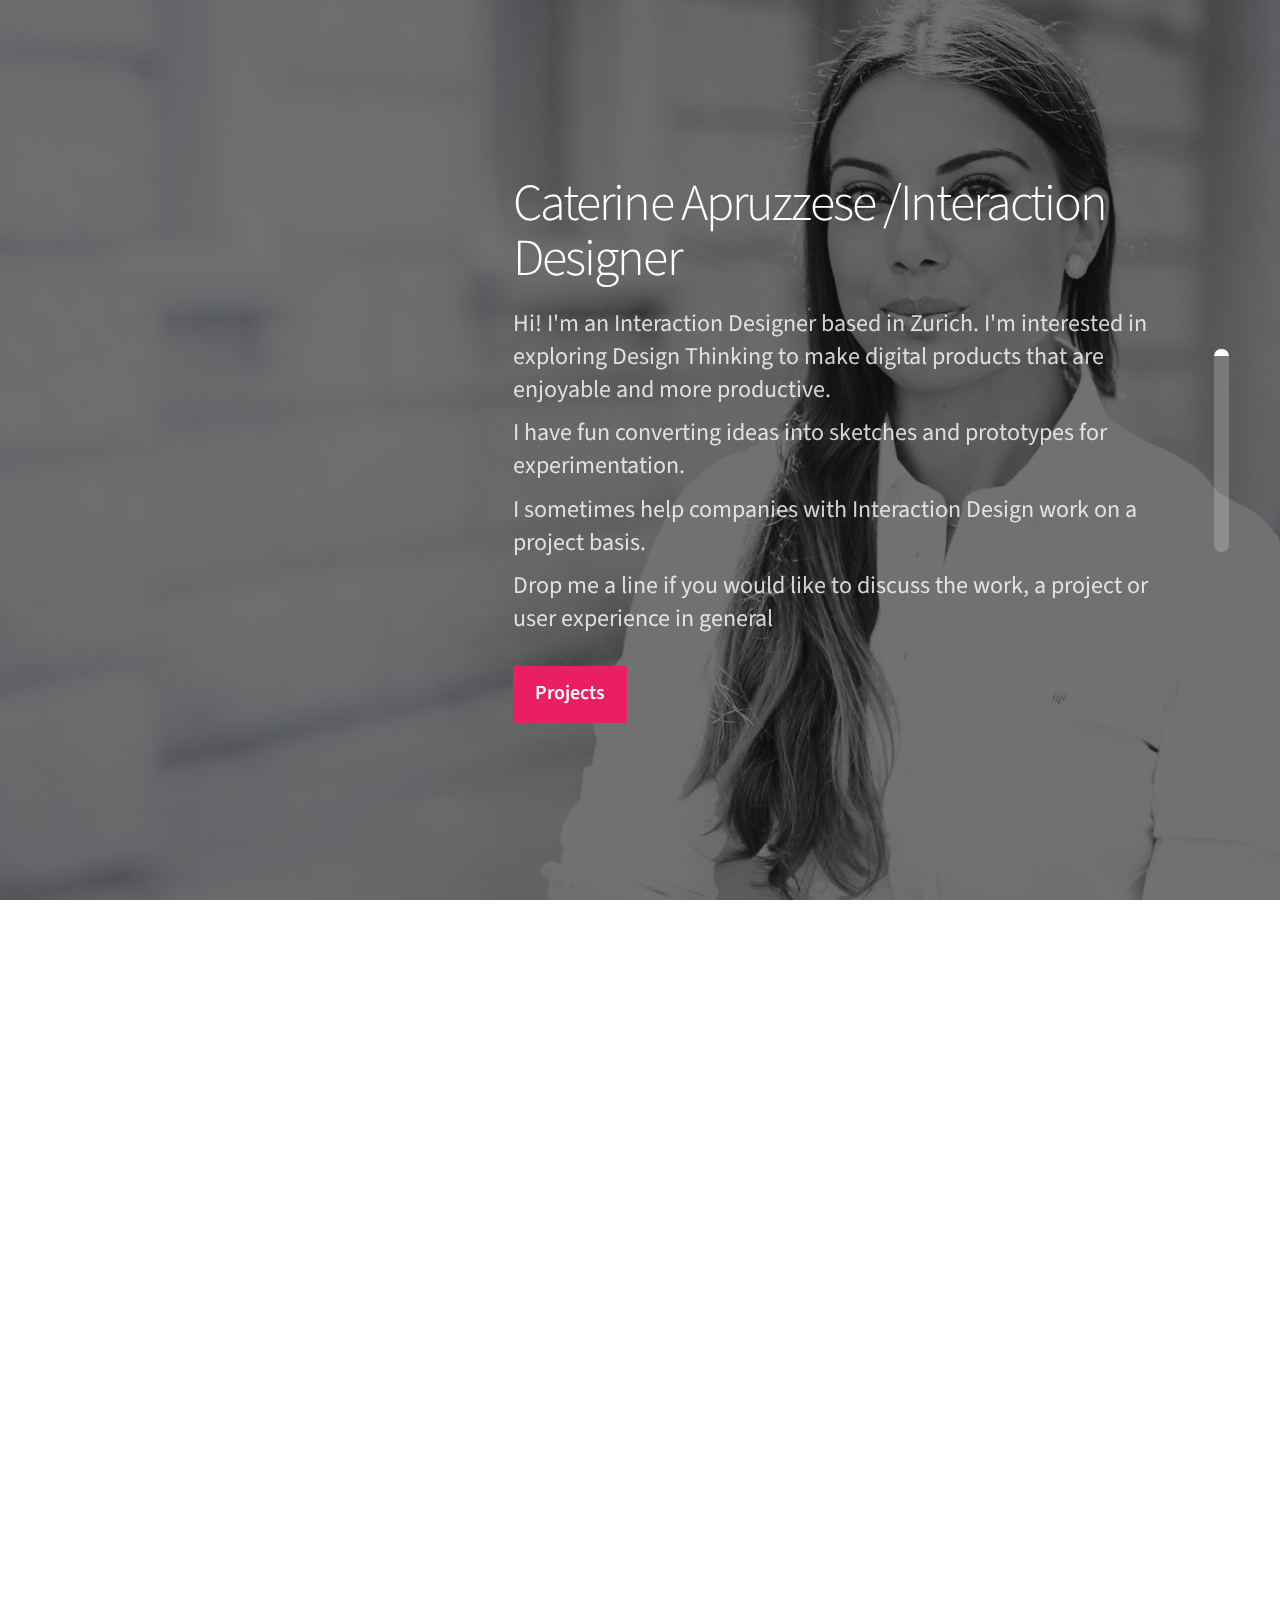
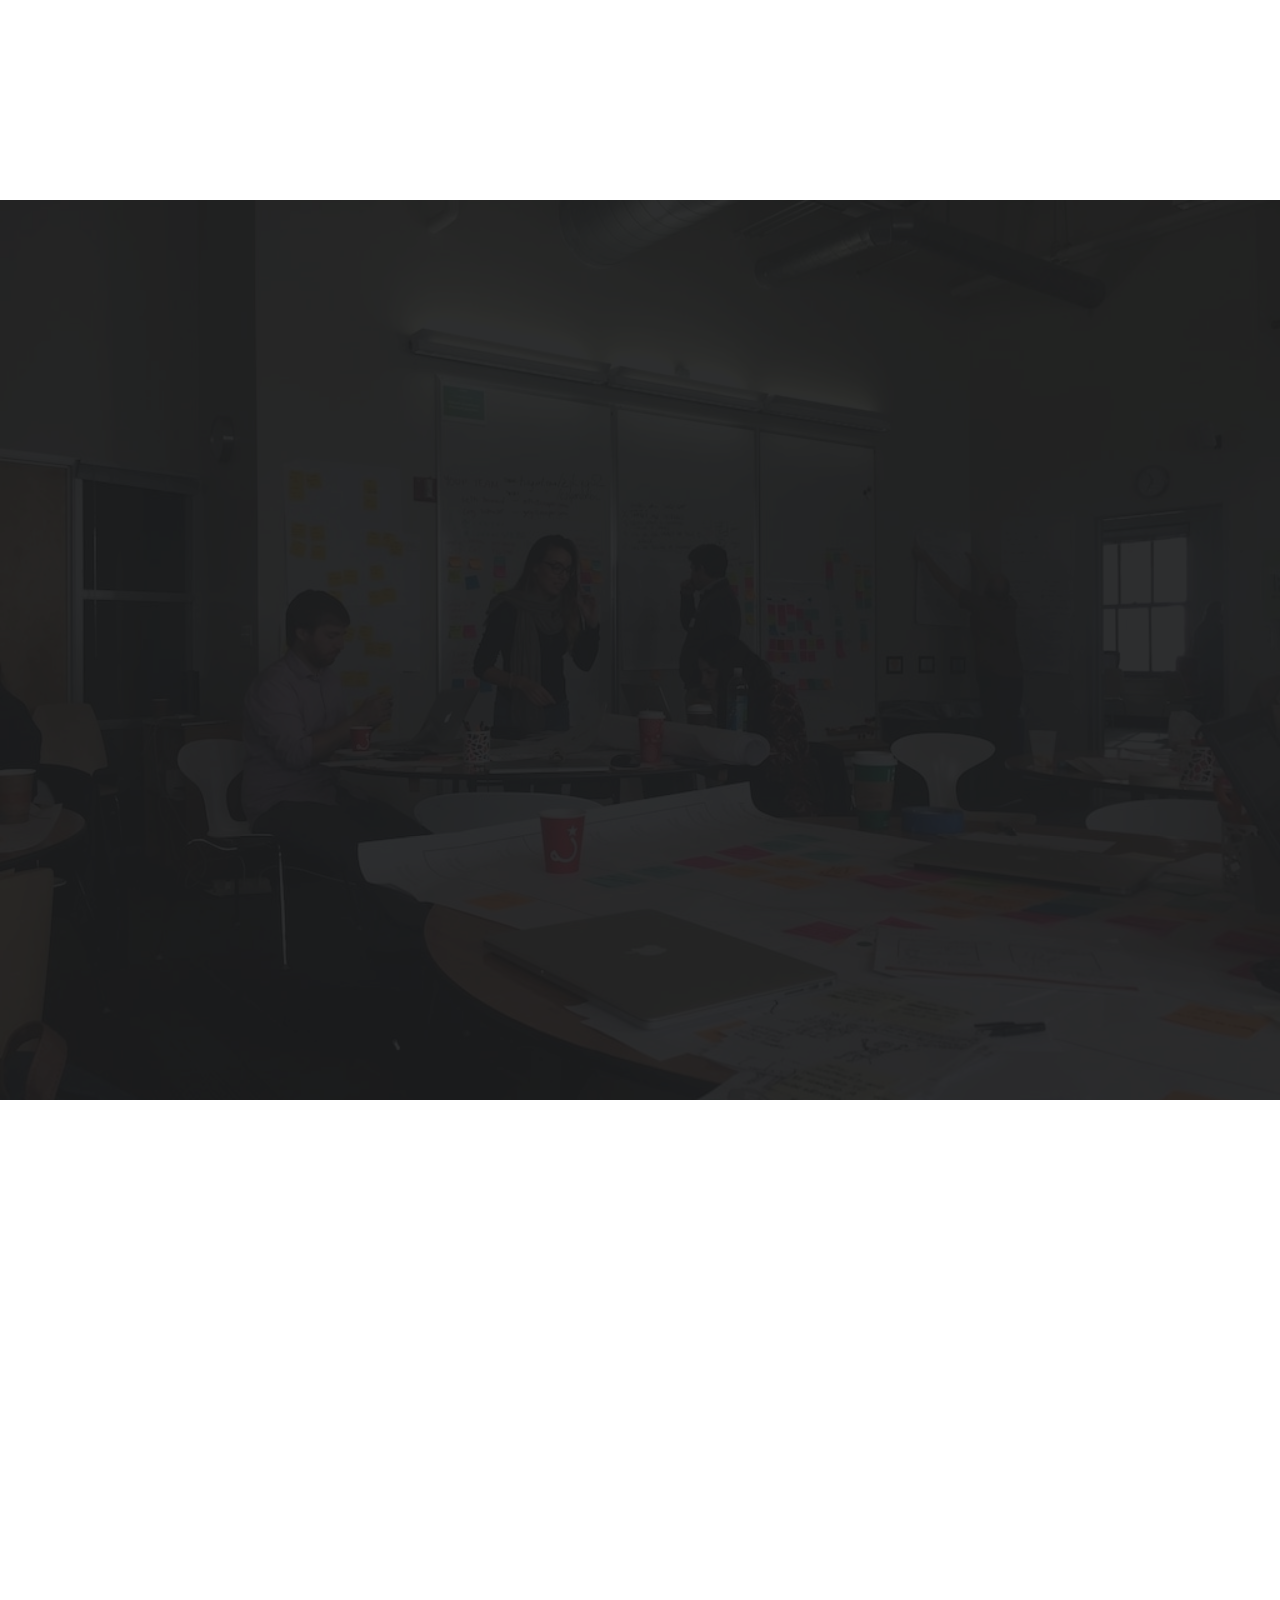
==== index.html @ 89a64c0b "missing assets" ====
<!DOCTYPE html>
<html class="no-js" lang="en-GB" prefix="og: http://ogp.me/ns# fb: http://ogp.me/ns/fb#">
    <head>
      <title>Caterine Apruzzese &middot; </title>
      <meta charset="utf-8">
      <meta http-equiv="X-UA-Compatible" content="IE=edge,chrome=1">
<meta name="HandheldFriendly" content="True">
<meta name="MobileOptimized" content="320">
<meta name="viewport" content="width=device-width, initial-scale=1, minimum-scale=1">
<link rel="icon" href="data:;base64,iVBORw0KGgo=">
<link rel="dns-prefetch" href="//fonts.googleapis.com">

<meta name="copyright" content="&copy; 2018 The Digital Gap OÜ">


<meta name="description" content="I&#39;m an Interaction Designer based in Zurich. I&#39;m interested in exploring Design Thinking to make digital products that are enjoyable and more productive.">
<meta name="keywords" content="interaction,, designer,, profile,, projects, ">
<meta name="author" content="Henrik Vendelbo">
<meta http-equiv="content-language" content="en-GB">


<meta property=":person" key="henrik" full-name="Henrik Vendelbo" website="https://ignorethegap.com/people/henrik/" img-src="/images/HenryLookingSq%20small.jpg" bio="Designer&#43;Developer seeking a More Human Computer Interface" title="Digital Tech &amp; Design Advisor, The Digital Gap" twitter="henrikvendelbo" linkedin="henrikvendelbo">

<meta property=":person" key="katty" full-name="Caterine Apruzzese" website="https://ignorethegap.com/people/katty/" img-src="/images/Katty-Henry%20457.jpg" bio="Content Driven Instructional &amp; User Experience Design" title="Content and Interaction Designer, The Digital Gap" twitter="" linkedin="caterineapruzzese">


 
<meta property="fb:app_id" content="176178315769197"/>
<meta property="og:type" content="article"/>
<meta property="og:description" content="I&#39;m an Interaction Designer based in Zurich. I&#39;m interested in exploring Design Thinking to make digital products that are enjoyable and more productive."/>
<meta property="og:title" content="Caterine Apruzzese : Ignore the Gap"/>
<meta property="og:site_name" content="Ignore the Gap"/>
<meta property="og:image" content="https://ignorethegap.com/images/caterine.apruzzese.jpg" />



<meta property="og:url" content="https://ignorethegap.com/people/katty/">
<meta property="og:locale" content="en_US">
<meta property="article:published_time" content="2018-03-01"/>
<meta property="article:modified_time" content="2018-03-01"/>



<meta property="article:tag" content="interaction,">
<meta property="article:tag" content="designer,">
<meta property="article:tag" content="profile,">
<meta property="article:tag" content="projects">





<meta name="twitter:site" content="@henrikvendelbo">
<meta name="twitter:creator" content="@henrikvendelbo">

<meta name="twitter:title" content="Caterine Apruzzese : Ignore the Gap">
<meta name="twitter:description" content="I&#39;m an Interaction Designer based in Zurich. I&#39;m interested in exploring Design Thinking to make digital products that are enjoyable and more productive.">

<meta name="twitter:card" content="summary_large_image">
<meta name="twitter:image" content="//ignorethegap.com/images/caterine.apruzzese.jpg">

<meta name="twitter:domain" content="ignorethegap.com">

      <link rel="manifest" href="/manifest.webmanifest">
      <meta name="generator" content="Hugo 0.40.2" />
      
      <!-- Google Analytics -->
      <script>
        var _gaq=[['_setAccount','UA-96564598-1'],['_trackPageview']];
        (function(d,t){var g=d.createElement(t),s=d.getElementsByTagName(t)[0];
        g.src=('https:'==location.protocol?'//ssl':'//www')+'.google-analytics.com/ga.js';
        s.parentNode.insertBefore(g,s)}(document,'script'));
      </script>
      

        
        
		<link href="https://fonts.googleapis.com/css?family=Source+Sans+Pro:200,300,400,600,700|Material+Icons" rel="stylesheet" type="text/css"/>


		
    <link href="/css/slides.css" rel="stylesheet" type="text/css" media="all">
    </head>
    <body lang="en-GB" itemscope itemtype="http://schema.org/Article" class="slides scroll slow smoothScroll animated">
        <svg xmlns="http://www.w3.org/2000/svg" style="display:none">

  <symbol id="logo" viewBox="0 0 106 31"><title>Brand Name</title><path d="M17.413 14.04c-.56-5.84-5.6-7-8.52-7-4.6 0-8.6 2.92-8.6 7.52 0 3 2.4 4.88 5.28 5.8 4.24 1.64 5.88 1.84 5.88 3.36 0 1.08-1.2 1.72-2.32 1.72-.28 0-2.24 0-2.52-2.04h-6.6c.6 5.84 5.68 7.36 9.04 7.36 4.92 0 9.04-2.88 9.04-7.76 0-4.8-4-5.92-7.76-6.96-1.76-.52-3.4-1.2-3.4-2.2 0-.6.48-1.48 1.88-1.48 1.96 0 2.04 1.2 2.08 1.68h6.52zm2.222 15.96h6.64v-29.6h-6.64v29.6zm9.662-24.56h6.64v-5.04h-6.64v5.04zm0 24.56h6.64v-22.2h-6.64v22.2zm32.782-29.6h-6.64v9.28c-.72-.72-2.6-2.64-6.52-2.64-5.64 0-11 4.28-11 11.8 0 6.68 4.4 11.88 11.12 11.88 4.48 0 6.08-2.2 6.72-3.12v2.4h6.32v-29.6zm-17.52 18.4c0-2.56 1.8-5.56 5.64-5.56 1.56 0 2.96.56 3.96 1.56 1 .96 1.64 2.32 1.64 3.92.08 1.64-.52 3.08-1.56 4.12s-2.52 1.68-4.12 1.68c-3.12 0-5.56-2.28-5.56-5.68v-.04zm42.502 2.4c.52-4.08-.32-7.64-3.12-10.64-2.08-2.2-5-3.52-8.4-3.52-6.76 0-11.64 5.72-11.64 11.92 0 6.6 5.4 11.76 11.76 11.76 2.28 0 4.48-.68 6.32-2 1.88-1.28 3.44-3.2 4.52-5.68h-6.8c-.8 1.16-1.92 2.08-4.04 2.08-2.6 0-4.84-1.56-5.12-3.92h16.52zm-16.44-5.04c.16-1.04 1.52-3.52 4.96-3.52s4.8 2.48 4.96 3.52h-9.92zm34.502-2.12c-.56-5.84-5.6-7-8.52-7-4.6 0-8.6 2.92-8.6 7.52 0 3 2.4 4.88 5.28 5.8 4.24 1.64 5.88 1.84 5.88 3.36 0 1.08-1.2 1.72-2.32 1.72-.28 0-2.24 0-2.52-2.04h-6.6c.6 5.84 5.68 7.36 9.04 7.36 4.92 0 9.04-2.88 9.04-7.76 0-4.8-4-5.92-7.76-6.96-1.76-.52-3.4-1.2-3.4-2.2 0-.6.48-1.48 1.88-1.48 1.96 0 2.04 1.2 2.08 1.68h6.52z"/></symbol>

  <symbol id="logo-icon" viewBox="0 0 50 41"><title>Brand Name</title><path d="M4,12h42c2.2,0,4,1.8,4,4v21c0,2.2-1.8,4-4,4H4c-2.2,0-4-1.8-4-4V16C0,13.8,1.8,12,4,12z"/><path opacity="0.6" d="M45.5,9h-41C3.7,9,3,8.3,3,7.5v0C3,6.7,3.7,6,4.5,6h41C46.3,6,47,6.7,47,7.5v0C47,8.3,46.3,9,45.5,9z"/><path opacity="0.4" d="M7.5,0h35C43.3,0,44,0.7,44,1.5v0C44,2.3,43.3,3,42.5,3h-35C6.7,3,6,2.3,6,1.5v0C6,0.7,6.7,0,7.5,0z"/></symbol>

  <symbol id="close" viewBox="0 0 30 30"><path d="M15 0c-8.3 0-15 6.7-15 15s6.7 15 15 15 15-6.7 15-15-6.7-15-15-15zm5.7 19.3c.4.4.4 1 0 1.4-.2.2-.4.3-.7.3s-.5-.1-.7-.3l-4.3-4.3-4.3 4.3c-.2.2-.4.3-.7.3s-.5-.1-.7-.3c-.4-.4-.4-1 0-1.4l4.3-4.3-4.3-4.3c-.4-.4-.4-1 0-1.4s1-.4 1.4 0l4.3 4.3 4.3-4.3c.4-.4 1-.4 1.4 0s.4 1 0 1.4l-4.3 4.3 4.3 4.3z"/></symbol>

  <symbol id="close-small" viewBox="0 0 11 11"><path d="M6.914 5.5l3.793-3.793c.391-.391.391-1.023 0-1.414s-1.023-.391-1.414 0l-3.793 3.793-3.793-3.793c-.391-.391-1.023-.391-1.414 0s-.391 1.023 0 1.414l3.793 3.793-3.793 3.793c-.391.391-.391 1.023 0 1.414.195.195.451.293.707.293s.512-.098.707-.293l3.793-3.793 3.793 3.793c.195.195.451.293.707.293s.512-.098.707-.293c.391-.391.391-1.023 0-1.414l-3.793-3.793z"/></symbol>

  <symbol id="arrow-left" viewBox="0 0 31 72"><path d="M30 72c-.3 0-.6-.1-.8-.4l-29-34c-.3-.4-.3-.9 0-1.3l29-36c.3-.4 1-.5 1.4-.2.4.3.5 1 .2 1.4l-28.5 35.5 28.5 33.4c.4.4.3 1.1-.1 1.4-.2.1-.5.2-.7.2z"/></symbol>

  <symbol id="arrow-right" viewBox="0 0 31 72"><path d="M1 0c.3 0 .6.1.8.4l29 34c.3.4.3.9 0 1.3l-29 36c-.3.4-1 .5-1.4.2-.4-.3-.5-1-.2-1.4l28.5-35.5-28.5-33.4c-.4-.4-.3-1.1.1-1.4.2-.1.5-.2.7-.2z"/></symbol>

  <symbol id="back" viewBox="0 0 20 20"><path d="M2.3 10.7l5 5c.4.4 1 .4 1.4 0s.4-1 0-1.4l-3.3-3.3h11.6c.6 0 1-.4 1-1s-.4-1-1-1h-11.6l3.3-3.3c.4-.4.4-1 0-1.4-.2-.2-.4-.3-.7-.3s-.5.1-.7.3l-5 5c-.2.2-.3.5-.3.7 0 .2.1.5.3.7z"/></symbol>

  <symbol id="menu" viewBox="0 0 22 22"><path d="M1 5h20c.6 0 1-.4 1-1s-.4-1-1-1h-20c-.6 0-1 .4-1 1s.4 1 1 1zm20 5h-20c-.6 0-1 .4-1 1s.4 1 1 1h20c.6 0 1-.4 1-1s-.4-1-1-1zm0 7h-20c-.6 0-1 .4-1 1s.4 1 1 1h20c.6 0 1-.4 1-1s-.4-1-1-1z"/></symbol>

  <symbol id="share" viewBox="0 0 22 22"><path d="M21 10c-.6 0-1 .4-1 1v7h-18v-7c0-.6-.4-1-1-1s-1 .4-1 1v7c0 1.1.9 2 2 2h18c1.1 0 2-.9 2-2v-7c0-.6-.4-1-1-1zM5.5 7.5c.3 0 .5-.1.7-.3l3.8-3.8v9.6c0 .6.4 1 1 1s1-.4 1-1v-9.6l3.8 3.8c.2.2.5.3.7.3s.5-.1.7-.3c.4-.4.4-1 0-1.4l-5.5-5.5c-.1-.1-.2-.2-.3-.2-.2-.1-.5-.1-.8 0l-.3.2-5.5 5.5c-.4.4-.4 1 0 1.4.2.2.4.3.7.3z"/></symbol>

  <symbol id="arrow-down" viewBox="0 0 24 24"><path d="M12 18c-.2 0-.5-.1-.7-.3l-11-10c-.4-.4-.4-1-.1-1.4.4-.4 1-.4 1.4-.1l10.4 9.4 10.3-9.4c.4-.4 1-.3 1.4.1.4.4.3 1-.1 1.4l-11 10c-.1.2-.4.3-.6.3z"/></symbol>

  <symbol id="arrow-up" viewBox="0 0 24 24"><path d="M11.9 5.9c.2 0 .5.1.7.3l11 10c.4.4.4 1 .1 1.4-.4.4-1 .4-1.4.1l-10.4-9.4-10.3 9.4c-.4.4-1 .3-1.4-.1-.4-.4-.3-1 .1-1.4l11-10c.1-.2.4-.3.6-.3z"/></symbol>

  <symbol id="arrow-top" viewBox="0 0 24 24"><path d="M20.7 10.3l-8-8c-.4-.4-1-.4-1.4 0l-8 8c-.4.4-.4 1 0 1.4s1 .4 1.4 0l6.3-6.3v15.6c0 .6.4 1 1 1s1-.4 1-1v-15.6l6.3 6.3c.2.2.5.3.7.3s.5-.1.7-.3c.4-.4.4-1 0-1.4z"/></symbol>

  <symbol id="drop-down" viewBox="0 0 16 16"><polyline stroke-width="2" stroke-linecap="round" stroke-linejoin="round" stroke-miterlimit="10" points="1,5 8,12 15,5" fill="none"></polyline></symbol>

  <symbol id="play" viewBox="0 0 30 30"><path d="M7 30v-30l22 15z"/></symbol>

  <symbol id="login" viewBox="0 0 22 22"><path d="M13 2c0 .6.4 1 1 1h6v16h-6c-.6 0-1 .4-1 1s.4 1 1 1h6c1.1 0 2-.9 2-2v-16c0-1.1-.9-2-2-2h-6c-.6 0-1 .4-1 1zm-6.5 3.5c0 .3.1.5.3.7l3.8 3.8h-9.6c-.6 0-1 .4-1 1s.4 1 1 1h9.6l-3.8 3.8c-.2.2-.3.5-.3.7s.1.5.3.7c.4.4 1 .4 1.4 0l5.5-5.5c.1-.1.2-.2.2-.3.1-.2.1-.5 0-.8l-.2-.3-5.5-5.5c-.4-.4-1-.4-1.4 0-.2.2-.3.4-.3.7z"/></symbol>

  <symbol id="chat" viewBox="0 0 22 22"><path d="M11 22c-.1 0-.3 0-.4-.1-.4-.1-.6-.5-.6-.9v-4h-7.8c-1.2 0-2.2-1-2.2-2.2v-11.6c0-1.2 1-2.2 2.2-2.2h17.7c1.1 0 2.1 1 2.1 2.2v11.7c0 1.2-1 2.2-2.2 2.2h-3.4l-4.7 4.7c-.2.1-.4.2-.7.2zm-8.8-19c-.1 0-.2.1-.2.2v11.7s.1.1.2.1h8.8c.6 0 1 .4 1 1v2.6l3.3-3.3c.2-.2.4-.3.7-.3h3.8c.1 0 .2-.1.2-.2v-11.6c0-.1-.1-.2-.2-.2h-17.6zM5 6h6v2h-6zM5 10h10v2h-10z"/></symbol>

  <symbol id="mail" viewBox="0 0 22 22"><path d="M19.8 2h-17.6c-1.2 0-2.2 1-2.2 2.2v13.5c0 1.3 1 2.3 2.2 2.3h17.5c1.2 0 2.2-1 2.2-2.2v-13.6c.1-1.2-.9-2.2-2.1-2.2zm-17.6 2h17.5c.2 0 .3.1.3.2v.3l-9 6.3-9-6.3v-.3c0-.1.1-.2.2-.2zm17.6 14h-17.6c-.1 0-.2-.1-.2-.2v-10.9l8.1 5.7c.3.2.6.3.9.3.3 0 .6-.1.9-.3l8.1-5.7v10.9c0 .1-.1.2-.2.2z"/></symbol>

  <symbol id="sound-on" viewBox="0 0 22 22"><path d="M15 15c-.2 0-.4-.1-.6-.2-.4-.3-.5-1-.2-1.4.5-.7.8-1.5.8-2.4s-.3-1.7-.8-2.4c-.3-.4-.2-1.1.2-1.4.4-.3 1.1-.2 1.4.2.8 1 1.2 2.3 1.2 3.6s-.4 2.6-1.2 3.6c-.2.3-.5.4-.8.4zm4 2.3c-.2 0-.5-.1-.7-.2-.4-.4-.5-1-.1-1.4 1.2-1.3 1.8-3 1.8-4.7 0-1.8-.7-3.5-1.9-4.8-.4-.4-.4-1 0-1.4s1-.4 1.4 0c1.6 1.7 2.5 3.9 2.5 6.2 0 2.2-.8 4.3-2.2 6-.2.2-.5.3-.8.3zm-9 2.7c-.2 0-.4-.1-.6-.2l-4.8-3.8h-2.1c-1.4 0-2.5-1.1-2.5-2.5v-5c0-1.4 1.1-2.5 2.5-2.5h2.2l4.7-3.8c.3-.2.7-.3 1.1-.1.3.2.5.5.5.9v16c0 .4-.2.7-.6.9-.1.1-.3.1-.4.1zm-7.5-12c-.3 0-.5.2-.5.5v5c0 .3.2.5.5.5h2.5c.2 0 .4.1.6.2l3.4 2.7v-11.8l-3.4 2.7c-.2.1-.4.2-.6.2h-2.5z"/></symbol>

  <symbol id="sound-off" viewBox="0 0 22 22"><path d="M10.434 2.098c-.347-.165-.758-.119-1.058.121l-4.726 3.781h-2.154c-1.376 0-2.496 1.12-2.496 2.496v5.009c0 1.376 1.12 2.495 2.496 2.495h2.153l4.726 3.781c.181.145.402.219.625.219.147 0 .295-.032.433-.099.347-.167.567-.516.567-.901v-16c0-.384-.22-.735-.566-.902zm-1.434 14.821l-3.375-2.7c-.178-.142-.398-.219-.625-.219h-2.504c-.274 0-.496-.222-.496-.495v-5.009c0-.274.222-.496.496-.496h2.504c.227 0 .447-.077.625-.219l3.375-2.7v11.838zM19.414 11l2.293-2.293c.391-.391.391-1.023 0-1.414s-1.023-.391-1.414 0l-2.293 2.293-2.293-2.293c-.391-.391-1.023-.391-1.414 0s-.391 1.023 0 1.414l2.293 2.293-2.293 2.293c-.391.391-.391 1.023 0 1.414.195.195.451.293.707.293s.512-.098.707-.293l2.293-2.293 2.293 2.293c.195.195.451.293.707.293s.512-.098.707-.293c.391-.391.391-1.023 0-1.414l-2.293-2.293z"/></symbol>

  
  <symbol id="apple" viewBox="-1 1 24 24"><path d="M17.6 13.8c0-3 2.5-4.5 2.6-4.6-1.4-2.1-3.6-2.3-4.4-2.4-1.9-.2-3.6 1.1-4.6 1.1-.9 0-2.4-1.1-4-1-2 0-3.9 1.2-5 3-2.1 3.7-.5 9.1 1.5 12.1 1 1.5 2.2 3.1 3.8 3 1.5-.1 2.1-1 3.9-1s2.4 1 4 1 2.7-1.5 3.7-2.9c1.2-1.7 1.6-3.3 1.7-3.4-.1-.1-3.2-1.3-3.2-4.9zm-3.1-9c.8-1 1.4-2.4 1.2-3.8-1.2 0-2.7.8-3.5 1.8-.8.9-1.5 2.3-1.3 3.7 1.4.1 2.8-.7 3.6-1.7z"/></symbol>

  <symbol id="dribbble" viewBox="0 0 24 24"><path d="M12 0c-6.7 0-12 5.3-12 12s5.3 12 12 12 12-5.3 12-12-5.3-12-12-12zm7.9 5.7c1.3 1.7 2.1 3.9 2.3 6.1-.4-.1-2.4-.4-4.7-.4-.8 0-1.5 0-2.3.1 0-.1-.1-.3-.3-.5l-.7-1.5c3.7-1.4 5.3-3.4 5.7-3.8zm-7.9-3.8c2.5 0 4.9.9 6.7 2.5-.3.4-1.9 2.3-5.2 3.6-1.6-2.9-3.3-5.3-3.7-5.9.6-.1 1.4-.2 2.2-.2zm-4.4 1c.4.6 2.1 3 3.7 5.8-4.4 1.2-8.2 1.2-9.2 1.2h-.1c.8-3.1 2.9-5.6 5.6-7zm-5.7 9.1v-.3h.3c1.2 0 5.6-.1 10.1-1.5l.8 1.6c-.1 0-.3 0-.4.1-5.1 1.6-7.9 6-8.3 6.7-1.6-1.7-2.5-4.1-2.5-6.6zm10.1 10.1c-2.3 0-4.4-.8-6.1-2.1.3-.5 2.4-4.4 7.9-6.3 1.3 3.6 2 6.7 2.1 7.6-1.2.6-2.6.8-3.9.8zm5.7-1.8c-.1-.8-.7-3.6-2-7.1.7-.1 1.3-.1 2-.1 2.1 0 3.7.4 4.1.5-.3 2.8-1.8 5.2-4.1 6.7z"/></symbol>

  <symbol id="facebook" viewBox="0 0 24 24"><path d="M24 1.3v21.3c0 .7-.6 1.3-1.3 1.3h-6.1v-9.3h3.1l.5-3.6h-3.6v-2.2c0-1.1.3-1.8 1.8-1.8h1.9v-3.2c-.3 0-1.5-.1-2.8-.1-2.8 0-4.7 1.7-4.7 4.8v2.7h-3.1v3.6h3.1v9.2h-11.5c-.7 0-1.3-.6-1.3-1.3v-21.4c0-.7.6-1.3 1.3-1.3h21.3c.8 0 1.4.6 1.4 1.3z"/></symbol>

  <symbol id="fb-like" viewBox="0 0 20 20"><path d="M0 8v12h5v-12h-5zm2.5 10.8c-.4 0-.8-.3-.8-.8 0-.4.3-.8.8-.8s.8.3.8.8c0 .4-.4.8-.8.8zm3.5-.8h9.5c1.1 0 1.7-1 1.7-1.7 0-.3-.4-1-.4-1 1.4-.3 1.7-1.2 1.7-1.7-.1-.5-.3-.9-.5-1 1-.4 1.5-1.1 1.4-1.9-.1-.8-1-1.5-1-1.5 1-.6.9-1.5.9-1.5-.3-1.3-1.5-1.7-1.7-1.7h-5.6s.3-.5.3-2.4-1.3-3.6-2.6-3.6c0 0-.7.1-1 .3v3.5l-2.7 4.4v9.8z"/></symbol>

  <symbol id="googlePlus" viewBox="0 1 24 24"><path d="M7.8 13.5h4.6c-.6 2-2.5 3.4-4.6 3.4-2.7 0-4.9-2.2-4.9-4.9s2.2-4.9 4.9-4.9c1.1 0 2.1.3 3 1l1.8-2.4c-1.4-1.1-3-1.6-4.8-1.6-4.3 0-7.9 3.5-7.9 7.9s3.5 7.9 7.9 7.9 7.9-3.5 7.9-7.9v-1.5h-7.9v3zM21.7 11v-2.2h-2v2.2h-2.2v2h2.2v2.2h2v-2.2h2.2v-2z"/></symbol>

  <symbol id="instagram" viewBox="0 0 24 24"><path d="M12 2.2c3.2 0 3.6 0 4.8.1 1.2.1 1.8.2 2.2.4.6.2 1 .5 1.4.9.4.4.7.8.9 1.4.2.4.4 1.1.4 2.2.1 1.3.1 1.6.1 4.8s0 3.6-.1 4.8c-.1 1.2-.2 1.8-.4 2.2-.2.6-.5 1-.9 1.4-.4.4-.8.7-1.4.9-.4.2-1.1.4-2.2.4-1.3.1-1.6.1-4.8.1s-3.6 0-4.8-.1c-1.2-.1-1.8-.2-2.2-.4-.6-.2-1-.5-1.4-.9-.4-.4-.7-.8-.9-1.4-.2-.4-.4-1.1-.4-2.2-.1-1.3-.1-1.6-.1-4.8s0-3.6.1-4.8c0-1.2.2-1.9.3-2.3.2-.6.5-1 .9-1.4.5-.4.9-.6 1.4-.9.4-.1 1.1-.3 2.3-.4h4.8m0-2.2c-3.3 0-3.7 0-4.9.1-1.3 0-2.2.2-3 .5-.7.3-1.4.7-2.1 1.4-.7.7-1.1 1.4-1.4 2.1-.3.8-.5 1.7-.5 3-.1 1.2-.1 1.6-.1 4.9 0 3.3 0 3.7.1 4.9.1 1.3.3 2.1.6 2.9.2.8.6 1.5 1.3 2.2.7.7 1.3 1.1 2.1 1.4.8.3 1.6.5 2.9.6h5s3.7 0 4.9-.1c1.3-.1 2.1-.3 2.9-.6.8-.3 1.5-.7 2.1-1.4.7-.7 1.1-1.3 1.4-2.1.3-.8.5-1.6.6-2.9.1-1.2.1-1.6.1-4.9s0-3.7-.1-4.9c-.1-1.3-.3-2.1-.6-2.9-.2-.8-.6-1.5-1.3-2.2-.7-.7-1.3-1.1-2.1-1.4-.8-.3-1.6-.5-2.9-.6h-5zM12 5.8c-3.4 0-6.2 2.8-6.2 6.2s2.8 6.2 6.2 6.2 6.2-2.8 6.2-6.2-2.8-6.2-6.2-6.2zm0 10.2c-2.2 0-4-1.8-4-4s1.8-4 4-4 4 1.8 4 4-1.8 4-4 4z"/><circle class="st0" cx="18.4" cy="5.6" r="1.4"/></symbol>

  <symbol id="linkedin" viewBox="0 0 24 24"><path d="M22.2 0h-20.4c-1 0-1.8.8-1.8 1.7v20.7c0 1 .8 1.7 1.8 1.7h20.5c1 0 1.8-.8 1.8-1.7v-20.7c-.1-.9-.9-1.7-1.9-1.7zm-14.9 20.2h-3.6v-10.9h3.6v10.9zm-1.8-12.4c-1.2 0-2-.8-2-1.9 0-1.1.8-1.9 2.1-1.9 1.2 0 2 .8 2 1.9-.1 1.1-.9 1.9-2.1 1.9zm14.8 12.4h-3.6v-5.8c0-1.5-.5-2.5-1.8-2.5-1 0-1.6.7-1.9 1.3-.1.2-.1.6-.1.9v6.1h-3.6v-10.9h3.6v1.5c.5-.7 1.3-1.8 3.3-1.8 2.4 0 4.2 1.6 4.2 4.9v6.3z"/></symbol>

  <symbol id="medium" viewBox="0 0 24 24"><path d="M7.601 5.357c-2.305-1.137-4.6-2.294-6.899-3.444-.577-.289-.694-.216-.694.43-.001 5.147.005 10.294-.008 15.441-.001.57.224.911.726 1.158 2.126 1.047 4.242 2.116 6.362 3.176l.326.151c.308.115.494-.016.562-.315.032-.14.02-.283.02-.438l.009-15.482c.002-.337-.091-.523-.404-.677zm15.983-.001c-2.369-1.184-4.74-2.366-7.101-3.565-.368-.187-.559-.114-.769.231-1.431 2.356-2.876 4.703-4.328 7.046-.144.233-.15.4-.004.637 1.605 2.593 3.198 5.193 4.795 7.79l.238.36.107-.138c2.426-3.948 4.848-7.898 7.283-11.841.204-.33.01-.405-.221-.52zm.413 16.185c.001-4.694.001-9.387.001-14.081v-.38l-.076-.023-7.257 11.812.257.156c2.095 1.05 4.191 2.098 6.287 3.146l.219.097c.314.112.489-.032.554-.329.027-.128.015-.265.015-.398zm-15.273-14.526c-.001 2.547.003 5.093-.008 7.64-.001.234.105.321.285.411 2.204 1.1 4.405 2.205 6.608 3.307l.333.12-7.183-11.692-.035.214z"/></symbol>

  <symbol id="pinterest" viewBox="0 0 24 24"><path d="M5.9 13.9c1.2-2-.4-2.5-.6-4-1-6.1 7.1-10.2 11.4-6 2.9 2.9 1 12-3.7 11-4.6-.9 2.2-8.1-1.4-9.5-3-1.1-4.6 3.6-3.2 5.9-.8 4-2.5 7.7-1.8 12.7 2.3-1.7 3.1-4.8 3.7-8.1 1.2.7 1.8 1.4 3.3 1.5 5.5.4 8.6-5.4 7.8-10.7-.7-4.7-5.5-7.1-10.6-6.6-4.1.4-8.1 3.7-8.3 8.3-.1 2.8.7 4.9 3.4 5.5z"/></symbol>

  <symbol id="stumbleupon" viewBox="0 0 24 24"><path d="M13.3 9.6l1.6.8 2.5-.8v-1.4c0-3-2.4-5.4-5.4-5.4s-5.4 2.4-5.4 5.4v7.5c0 .7-.6 1.3-1.3 1.3s-1.3-.6-1.3-1.3v-3.2h-4v3.2c0 3 2.4 5.4 5.4 5.4s5.4-2.4 5.4-5.4v-7.5c0-.7.6-1.3 1.3-1.3s1.3.6 1.3 1.3l-.1 1.4zm6.6 2.9v3.2c0 .7-.6 1.3-1.3 1.3s-1.3-.6-1.3-1.3v-3.2l-2.5.8-1.6-.8v3.2c0 3 2.4 5.4 5.4 5.4s5.4-2.4 5.4-5.4v-3.2h-4.1z"/></symbol>

  <symbol id="twitter" viewBox="0 1 24 23"><path d="M21.5 7.6v.6c0 6.6-5 14.1-14 14.1-2.8 0-5.4-.8-7.6-2.2l1.2.1c2.3 0 4.4-.8 6.1-2.1-2.2 0-4-1.5-4.6-3.4.3.1.6.1.9.1.5 0 .9-.1 1.3-.2-2.1-.6-3.8-2.6-3.8-5 .7.4 1.4.6 2.2.6-1.3-.9-2.2-2.4-2.2-4.1 0-.9.2-1.8.7-2.5 2.4 3 6.1 5 10.2 5.2-.1-.4-.1-.7-.1-1.1 0-2.7 2.2-5 4.9-5 1.4 0 2.7.6 3.6 1.6 1-.3 2.1-.7 3-1.3-.4 1.2-1.1 2.1-2.2 2.7 1-.1 1.9-.4 2.8-.8-.6 1.1-1.4 2-2.4 2.7z"/></symbol>

  <symbol id="tumblr" viewBox="0 0 23 23"><path d="M12.573 4.94v-4.94h-3.188c-.072.183-.11.4-.11.622-.034.107-.072.184-.072.293-.328 1.829-1.28 3.11-2.892 3.807-.476.218-.914.253-1.39.218v3.987h2.342c.039 5.603.039 8.493.039 8.64v.332c.294 2.449 1.573 3.914 3.843 4.463.914.257 1.901.366 2.892.366 1.279-.036 2.525-.256 3.771-.659v-4.685c-.731.22-1.395.402-1.977.583-1.135.333-2.087.113-2.857-.619-.073-.11-.183-.257-.221-.403-.106-.586-.178-1.206-.178-1.795v-6.222h5.083v-3.988h-5.085z"/></symbol>

  <symbol id="xing" viewBox="0 0 24 24"><path d="M3.647 4.74c-.208 0-.384.073-.472.216-.091.148-.077.338.02.531l2.34 4.051v.02l-3.678 6.49c-.096.191-.091.383 0 .531.088.142.244.236.452.236h3.461c.518 0 .767-.349.944-.669l3.737-6.608-2.38-4.15c-.172-.307-.433-.649-.964-.649h-3.46zm14.542-4.74c-.517 0-.741.326-.927.659l-7.702 13.658 4.918 9.023c.172.307.437.659.967.659h3.457c.208 0 .371-.079.459-.221.092-.148.09-.343-.007-.535l-4.88-8.915v-.023l7.664-13.551c.096-.191.098-.386.007-.534-.088-.142-.252-.221-.46-.221h-3.496z"/></symbol>

  <symbol id="youtube" viewBox="0 0 24 24"><path d="M23.6 6.3c-.3-1.2-1.4-2.2-2.6-2.3-3-.3-6-.3-9-.3s-6 0-9 .3c-1.2.1-2.3 1.1-2.6 2.3-.4 1.8-.4 3.8-.4 5.7 0 1.9 0 3.9.4 5.7.3 1.2 1.4 2.2 2.6 2.3 3 .3 6 .3 9 .3s6 0 9-.3c1.3-.1 2.3-1.1 2.6-2.4.4-1.7.4-3.7.4-5.6 0-1.9 0-3.9-.4-5.7zm-14.1 9v-6.6l6.5 3.3-6.5 3.3z"/></symbol>

  <symbol id="ibookstore"
    x="0px" y="0px"
    width="111.594px" height="40px" viewBox="0 0 111.594 40"
    enable-background="new 0 0 111.594 40"
    xml:space="preserve"
  >
    <g>
      <path fill="#A6A6A6" d="M104.965,0.001H6.625c-0.253,0-0.506,0-0.759,0.001C5.652,0.003,5.443,0.006,5.23,0.011
        C4.765,0.026,4.296,0.05,3.836,0.136c-0.467,0.082-0.9,0.22-1.32,0.436C2.098,0.784,1.72,1.058,1.385,1.387
        C1.056,1.722,0.783,2.099,0.57,2.518c-0.215,0.419-0.354,0.853-0.435,1.32c-0.087,0.46-0.11,0.929-0.126,1.394
        C0.004,5.445,0.002,5.653,0.001,5.867C0,6.12,0,6.373,0,6.626V33.38c0,0.248,0,0.506,0.001,0.756
        c0.001,0.211,0.003,0.426,0.008,0.639c0.016,0.471,0.04,0.934,0.126,1.389c0.082,0.473,0.22,0.906,0.435,1.33
        c0.212,0.408,0.485,0.799,0.815,1.121c0.335,0.334,0.712,0.613,1.131,0.824c0.419,0.217,0.853,0.344,1.32,0.438
        c0.46,0.08,0.929,0.105,1.394,0.115c0.213,0.004,0.422,0.006,0.636,0.008c0.253,0.002,0.506,0.002,0.759,0.002h98.34
        c0.252,0,0.506,0,0.76-0.002c0.211-0.002,0.426-0.004,0.641-0.008c0.463-0.01,0.932-0.035,1.393-0.115
        c0.461-0.094,0.895-0.221,1.32-0.438c0.42-0.211,0.797-0.49,1.127-0.824c0.328-0.322,0.607-0.713,0.818-1.121
        c0.217-0.424,0.354-0.857,0.436-1.33c0.082-0.455,0.111-0.918,0.123-1.389c0.008-0.213,0.01-0.428,0.01-0.639
        c0.002-0.25,0.002-0.508,0.002-0.756V6.626c0-0.254,0-0.506-0.002-0.76c0-0.213-0.002-0.421-0.01-0.635
        c-0.012-0.465-0.041-0.934-0.123-1.394c-0.082-0.467-0.219-0.901-0.436-1.32c-0.211-0.419-0.49-0.796-0.818-1.131
        c-0.33-0.329-0.707-0.603-1.127-0.815c-0.426-0.215-0.859-0.354-1.32-0.436c-0.461-0.086-0.93-0.11-1.393-0.125
        c-0.215-0.005-0.43-0.007-0.641-0.008C105.471,0.001,105.217,0.001,104.965,0.001L104.965,0.001z"/>
      <path d="M104.965,0.986l0.752,0.001c0.207,0.001,0.416,0.003,0.619,0.013c0.379,0.009,0.818,0.027,1.246,0.108
        c0.395,0.071,0.727,0.18,1.051,0.342c0.32,0.166,0.615,0.38,0.875,0.638c0.258,0.258,0.473,0.552,0.639,0.876
        c0.162,0.322,0.271,0.654,0.342,1.05c0.076,0.423,0.096,0.865,0.105,1.24c0.006,0.207,0.008,0.415,0.008,0.625
        c0.002,0.25,0.002,0.496,0.002,0.748V33.38c0,0.246,0,0.502-0.002,0.75c0,0.207-0.002,0.416-0.008,0.621
        c-0.01,0.377-0.029,0.818-0.105,1.244c-0.07,0.387-0.18,0.725-0.342,1.053c-0.166,0.318-0.381,0.613-0.639,0.875
        c-0.26,0.254-0.555,0.467-0.877,0.627c-0.322,0.174-0.654,0.277-1.047,0.35c-0.434,0.074-0.893,0.104-1.244,0.111
        c-0.205,0.004-0.412,0.006-0.623,0.008c-0.25,0.002-0.502,0.002-0.752,0.002H6.625c-0.002,0-0.005,0-0.007,0
        c-0.249,0-0.497,0-0.748-0.002c-0.203-0.002-0.412-0.004-0.617-0.008c-0.349-0.008-0.81-0.037-1.241-0.111
        c-0.395-0.072-0.727-0.176-1.051-0.35c-0.323-0.16-0.617-0.373-0.875-0.627c-0.257-0.262-0.471-0.557-0.638-0.875
        c-0.161-0.328-0.271-0.666-0.341-1.055c-0.082-0.426-0.099-0.865-0.108-1.242c-0.01-0.207-0.012-0.416-0.013-0.621l0-0.6v-0.15
        V6.626v-0.15l0-0.598C0.987,5.67,0.989,5.462,0.999,5.254C1.008,4.88,1.025,4.439,1.107,4.013c0.07-0.394,0.18-0.727,0.341-1.05
        C1.615,2.64,1.83,2.346,2.087,2.088C2.344,1.832,2.638,1.617,2.961,1.45c0.323-0.161,0.655-0.27,1.05-0.341
        C4.438,1.027,4.878,1.009,5.253,1c0.208-0.01,0.416-0.012,0.623-0.013l0.749-0.001H104.965"/>
      <g>
        <g>
          <path fill="#FFFFFF" d="M30.128,19.785c-0.029-3.223,2.639-4.791,2.761-4.864c-1.511-2.203-3.853-2.504-4.676-2.528
            c-1.967-0.207-3.875,1.177-4.877,1.177c-1.022,0-2.565-1.157-4.228-1.123c-2.14,0.033-4.142,1.272-5.24,3.196
            c-2.266,3.923-0.576,9.688,1.595,12.858c1.086,1.553,2.355,3.287,4.016,3.227c1.625-0.068,2.232-1.037,4.193-1.037
            c1.943,0,2.513,1.037,4.207,0.998c1.744-0.029,2.842-1.561,3.89-3.127c1.255-1.781,1.759-3.533,1.779-3.623
            C33.507,24.925,30.161,23.647,30.128,19.785z"/>
          <path fill="#FFFFFF" d="M26.928,10.307c0.874-1.093,1.472-2.58,1.306-4.089c-1.265,0.056-2.847,0.875-3.758,1.944
            c-0.806,0.942-1.526,2.486-1.34,3.938C24.557,12.206,26.016,11.383,26.928,10.307z"/>
        </g>
      </g>
      <g>
        <path fill="#FFFFFF" d="M49.479,13.093c-0.609,0.23-1.252,0.345-1.929,0.345c-1.006,0-1.792-0.273-2.358-0.82
          c-0.584-0.565-0.876-1.342-0.876-2.33c0-0.981,0.312-1.771,0.937-2.367c0.625-0.597,1.446-0.895,2.465-0.895
          c0.652,0,1.177,0.096,1.575,0.289l-0.224,0.82c-0.386-0.174-0.842-0.261-1.37-0.261c-0.702,0-1.262,0.202-1.678,0.606
          c-0.429,0.423-0.643,1.007-0.643,1.752s0.205,1.333,0.615,1.761c0.391,0.41,0.926,0.615,1.603,0.615
          c0.422,0,0.727-0.043,0.913-0.13v-1.706h-1.146V9.98h2.115V13.093z"/>
        <path fill="#FFFFFF" d="M54.727,10.894c0,0.18-0.013,0.333-0.037,0.457h-3.02c0.013,0.447,0.159,0.789,0.438,1.025
          c0.255,0.211,0.584,0.317,0.988,0.317c0.447,0,0.854-0.072,1.221-0.214l0.159,0.699c-0.429,0.187-0.936,0.28-1.52,0.28
          c-0.702,0-1.253-0.207-1.654-0.62c-0.4-0.413-0.601-0.967-0.601-1.664c0-0.683,0.187-1.252,0.559-1.706
          c0.392-0.484,0.919-0.727,1.584-0.727c0.652,0,1.146,0.242,1.482,0.727C54.593,9.854,54.727,10.329,54.727,10.894z M53.767,10.633
          c0.006-0.298-0.059-0.556-0.196-0.773C53.397,9.58,53.129,9.44,52.77,9.44c-0.33,0-0.597,0.137-0.802,0.41
          c-0.168,0.218-0.267,0.479-0.298,0.783H53.767z"/>
        <path fill="#FFFFFF" d="M58.324,9.599h-1.109v2.199c0,0.559,0.196,0.839,0.588,0.839c0.18,0,0.329-0.016,0.447-0.046l0.027,0.764
          c-0.198,0.075-0.459,0.112-0.782,0.112c-0.397,0-0.708-0.121-0.933-0.364c-0.223-0.242-0.335-0.649-0.335-1.221V9.599h-0.662
          V8.844h0.662v-0.83l0.987-0.298v1.128h1.109V9.599z"/>
        <path fill="#FFFFFF" d="M63.264,7.492c0,0.18-0.06,0.326-0.178,0.438c-0.117,0.112-0.27,0.168-0.457,0.168
          c-0.167,0-0.309-0.058-0.424-0.173c-0.115-0.115-0.172-0.259-0.172-0.433s0.059-0.317,0.178-0.429
          c0.117-0.112,0.264-0.168,0.438-0.168s0.32,0.056,0.438,0.168C63.204,7.175,63.264,7.318,63.264,7.492z M63.151,13.373h-1.007
          V8.844h1.007V13.373z"/>
        <path fill="#FFFFFF" d="M67.074,9.599h-1.108v2.199c0,0.559,0.196,0.839,0.587,0.839c0.18,0,0.33-0.016,0.447-0.046l0.027,0.764
          c-0.197,0.075-0.459,0.112-0.781,0.112c-0.398,0-0.709-0.121-0.933-0.364c-0.224-0.242-0.335-0.649-0.335-1.221V9.599h-0.662
          V8.844h0.662v-0.83l0.987-0.298v1.128h1.108V9.599z"/>
        <path fill="#FFFFFF" d="M75.033,11.071c0,0.696-0.198,1.268-0.596,1.715c-0.417,0.46-0.97,0.69-1.659,0.69
          c-0.665,0-1.194-0.221-1.589-0.662c-0.396-0.441-0.592-0.998-0.592-1.668c0-0.702,0.203-1.277,0.61-1.724
          c0.406-0.447,0.955-0.671,1.645-0.671c0.665,0,1.199,0.221,1.604,0.662C74.841,9.841,75.033,10.394,75.033,11.071z M73.989,11.104
          c0-0.417-0.09-0.775-0.27-1.075c-0.212-0.361-0.513-0.542-0.904-0.542c-0.404,0-0.712,0.181-0.923,0.542
          c-0.18,0.299-0.271,0.664-0.271,1.093c0,0.418,0.091,0.776,0.271,1.075c0.218,0.361,0.522,0.542,0.913,0.542
          c0.386,0,0.687-0.184,0.904-0.551C73.896,11.883,73.989,11.521,73.989,11.104z"/>
        <path fill="#FFFFFF" d="M80.299,13.373h-1.006v-2.594c0-0.8-0.305-1.2-0.914-1.2c-0.298,0-0.54,0.11-0.727,0.331
          c-0.187,0.22-0.279,0.479-0.279,0.776v2.687h-1.007v-3.234c0-0.398-0.013-0.83-0.037-1.295h0.885l0.047,0.708h0.028
          c0.118-0.22,0.292-0.402,0.521-0.547c0.273-0.169,0.578-0.254,0.914-0.254c0.422,0,0.773,0.137,1.053,0.41
          c0.348,0.335,0.521,0.835,0.521,1.5V13.373z"/>
      </g>
      <g>
        <path fill="#FFFFFF" d="M47.046,19.041c0,0.382-0.125,0.691-0.375,0.928c-0.25,0.237-0.573,0.355-0.968,0.355
          c-0.355,0-0.655-0.122-0.899-0.365s-0.365-0.549-0.365-0.918c0-0.368,0.125-0.671,0.375-0.908c0.25-0.237,0.559-0.355,0.928-0.355
          c0.368,0,0.678,0.118,0.928,0.355C46.921,18.369,47.046,18.672,47.046,19.041z M46.809,31.503h-2.133v-9.599h2.133V31.503z"/>
        <path fill="#FFFFFF" d="M58.619,27.691c0,1.08-0.401,1.975-1.205,2.686c-0.921,0.83-2.501,1.244-4.739,1.244
          c-1.027,0-1.962-0.053-2.805-0.158V18.369c0.893-0.184,1.997-0.276,3.31-0.276c1.629,0,2.86,0.296,3.695,0.889
          c0.834,0.592,1.251,1.409,1.251,2.449c0,0.632-0.192,1.208-0.577,1.728c-0.386,0.521-0.924,0.906-1.615,1.156v0.059
          c0.75,0.185,1.369,0.54,1.856,1.066C58.343,26.059,58.619,26.809,58.619,27.691z M55.993,21.647c0-1.303-0.865-1.955-2.594-1.955
          c-0.603,0-1.068,0.04-1.396,0.119v3.91h1.316c0.825,0,1.477-0.189,1.956-0.572C55.753,22.768,55.993,22.267,55.993,21.647z
           M56.388,27.632c0-0.79-0.308-1.389-0.924-1.798c-0.55-0.367-1.284-0.553-2.202-0.553h-1.258v4.642
          c0.262,0.053,0.694,0.079,1.297,0.079c0.904,0,1.619-0.178,2.143-0.533C56.073,29.061,56.388,28.448,56.388,27.632z"/>
        <path fill="#FFFFFF" d="M69.877,26.625c0,1.475-0.422,2.686-1.265,3.634c-0.882,0.975-2.054,1.462-3.516,1.462
          c-1.409,0-2.53-0.468-3.366-1.402c-0.837-0.936-1.255-2.113-1.255-3.535c0-1.488,0.431-2.706,1.294-3.654
          c0.861-0.947,2.023-1.422,3.485-1.422c1.409,0,2.541,0.467,3.397,1.402C69.469,24.018,69.877,25.189,69.877,26.625z
           M67.665,26.693c0-0.885-0.191-1.644-0.573-2.277c-0.447-0.766-1.086-1.148-1.916-1.148c-0.855,0-1.508,0.383-1.955,1.148
          c-0.382,0.634-0.572,1.406-0.572,2.317c0,0.885,0.19,1.644,0.572,2.278c0.461,0.766,1.105,1.148,1.936,1.148
          c0.816,0,1.455-0.39,1.916-1.169C67.467,28.344,67.665,27.578,67.665,26.693z"/>
        <path fill="#FFFFFF" d="M80.977,26.625c0,1.475-0.422,2.686-1.265,3.634c-0.882,0.975-2.054,1.462-3.516,1.462
          c-1.408,0-2.531-0.468-3.367-1.402c-0.836-0.936-1.254-2.113-1.254-3.535c0-1.488,0.432-2.706,1.294-3.654
          c0.862-0.947,2.024-1.422,3.485-1.422c1.409,0,2.541,0.467,3.397,1.402C80.568,24.018,80.977,25.189,80.977,26.625z
           M78.765,26.693c0-0.885-0.191-1.644-0.573-2.277c-0.447-0.766-1.086-1.148-1.916-1.148c-0.855,0-1.508,0.383-1.955,1.148
          c-0.382,0.634-0.572,1.406-0.572,2.317c0,0.885,0.19,1.644,0.572,2.278c0.461,0.766,1.106,1.148,1.936,1.148
          c0.816,0,1.455-0.39,1.916-1.169C78.566,28.344,78.765,27.578,78.765,26.693z"/>
        <path fill="#FFFFFF" d="M91.759,31.503h-2.606l-2.903-4.384l-0.811,0.986v3.397h-2.133V17.5h2.133v8.689h0.04
          c0.263-0.42,0.52-0.789,0.771-1.105l2.469-3.18h2.548l-3.536,3.95L91.759,31.503z"/>
        <path fill="#FFFFFF" d="M99.165,28.744c0,0.895-0.329,1.609-0.987,2.148c-0.659,0.539-1.567,0.808-2.726,0.808
          c-1.094,0-2.021-0.217-2.785-0.651l0.454-1.58c0.737,0.447,1.521,0.672,2.351,0.672c1.093,0,1.639-0.402,1.639-1.205
          c0-0.355-0.118-0.648-0.355-0.879c-0.236-0.23-0.658-0.457-1.264-0.682c-1.712-0.632-2.567-1.553-2.567-2.765
          c0-0.829,0.316-1.521,0.948-2.073c0.632-0.554,1.468-0.83,2.508-0.83c0.948,0,1.758,0.193,2.43,0.58l-0.454,1.533
          c-0.619-0.369-1.271-0.553-1.956-0.553c-0.447,0-0.797,0.105-1.046,0.314c-0.251,0.211-0.376,0.48-0.376,0.809
          s0.132,0.598,0.396,0.808c0.224,0.196,0.658,0.413,1.304,0.649C98.335,26.479,99.165,27.444,99.165,28.744z"/>
      </g>
    </g>
  </symbol>
</svg>


        
        <div class="loadingIcon"><svg class="loading-icon" id="loading-circle" viewBox="0 0 18 18"><circle class="circle" opacity=".1" stroke="#fff" stroke-width="2" stroke-miterlimit="10" cx="9" cy="9" r="8" fill="none"></circle><circle class="dash" stroke-width="2" stroke-linecap="round" stroke-miterlimit="10" stroke-dasharray="1,100" cx="9" cy="9" r="8" fill="none"></circle></svg></div>
        
        

        <article>

        <!-- Slide 1 (#15) -->
<section class="slide fade kenBurns fromLeft">
  <div class="content">
    <div class="container">
      <div class="wrap">

        <div class="fix-12-12">
          <div class="fix-7-12 left toRight">
            <h1 class="ae-1">Caterine Apruzzese /Interaction Designer</h1>
            <div class="ae-2">
              <p>Hi! I'm an Interaction Designer based in Zurich. I'm interested in exploring Design Thinking to make digital products that are enjoyable and more productive.</p>
              <p>I have fun converting ideas into sketches and prototypes for experimentation.</p>
							<p> I sometimes help companies with Interaction Design work on a project basis.</p>
							<p> Drop me a line if you would like to discuss the work, a project or user experience in general</p>
            </div>
            <a class="katty button pink crop ae-3" href="#previous-work" >Projects</a>
          </div>
        </div>

      </div>
    </div>
  </div>
  <div class="background" style="background-image:url(/assets/img/caterine.apruzzese_1408997959_27.jpg)"></div>
</section>



<!-- Slide 2 (#91) -->
<section class="slide whiteSlide">
  <div class="content">
    <div class="container">
      <div class="wrap">

        <div class="fix-10-12 toCenter">
          <div class="ae-1"><p class="hero margin-bottom-1"></p></div>
          <h1 class="ae-1">Skill Set</h1>
          <div class="ae-2"><p>My previous work range from interactive digital learning, UI/UX design and online marketing.
          I'm interested in how to design with storytelling and I'm currently focused on exploring user on-boarding for web and mobile applications.</p></div>
        </div>
        <div class="fix-12-12">
          <ul class="flex fixedSpaces later left">
            <li class="col-3-12 col-tablet-1-2 col-phone-1-1">
              <div class="button empty margin-bottom-2 ae-3">
                <img class="wide" src="/assets/img/IA.png" alt="Information Architecture"/>
              </div>
              <h3 class="ae-4">Information Architecture</h3>
              <div class="ae-5">
                <p class="small">Content design, organization and presentation</p>
              </div>
            </li>
            <li class="col-3-12 col-tablet-1-2 col-phone-1-1">
              <div class="button empty margin-bottom-2 ae-4">
                <img class="wide" src="/assets/img/startup-594090_1920.jpg" alt="Image Thumbnail"/>
              </div>
              <h3 class="ae-5">User Research</h3>
              <div class="ae-6">
                <p class="small">Gathering user data through interviews, questionnaires, customer surveys.</p>
              </div>
            </li>
            <li class="col-3-12 col-tablet-1-2 col-phone-1-1">
              <div class="button empty margin-bottom-2 ae-5">
                <img class="wide" src="/assets/img/bike_character.jpg" alt="Image Thumbnail"/>
              </div>
              <h3 class="ae-6">Instructional Design</h3>
              <div class="ae-7">
                <p class="small">Integrating learning principles into digital learning material. Interactive learning.</p>
              </div>
            </li>
            <li class="col-3-12 col-tablet-1-2 col-phone-1-1">
              <div class="button empty margin-bottom-2 ae-6">
                <img class="wide" src="/assets/img/idea-2654150_640.jpg" alt="Image Thumbnail"/>
              </div>
              <h3 class="ae-7">User Onboarding</h3>
              <div class="ae-8">
                <p class="small">Converting users mentally to understanding and appreciating your product.</p>
              </div>
            </li>
          </ul>
        </div>

      </div>
    </div>
  </div>
</section>

<!-- Popup Video -->
<div class="popup autoplay" data-popup-id="91-1">
  <div class="close"><svg><use xmlns:xlink="http://www.w3.org/1999/xlink" xlink:href="#close"></use></svg></div>
  <div class="content">
    <div class="container">
      <div class="wrap">
        <div class="fix-10-12">
          <div class="embedVideo popupContent">
            <iframe src="https://player.vimeo.com/video/101231747?color=ff0179&portrait=0" frameborder="0" webkitallowfullscreen mozallowfullscreen allowfullscreen></iframe>
          </div>
        </div>
      </div>
    </div>
  </div>
</div>

<!-- Slide 3 (#22) -->
<section class="slide fade kenBurns" id="previous-work">
  <div class="content">
    <div class="container">
      <div class="wrap">

        <div class="fix-10-12">
        	<h1 class="huge ae-1 fromCenter crop">Previous Work</h1>
      	</div>

      </div>
    </div>
  </div>
  <div class="background" style="background-image:url(/assets/img/glide-thinking.jpg)"></div>
</section>

<!-- Slide 4 (#70) -->
<section class="slide whiteSlide" id="projects1">
  <div class="content">
    <div class="container">
      <div class="wrap">

        <div class="fix-12-12">
          <ul class="grid fixedSpaces equal fromCenter">
            <li class="col-4-12">
              <a href="#algorithmic-trading" class="box-70 ae-1" style-old="background-color:#BDD6D3;">
                <div class="thumbnail-70">
                  <img class="wide" src="/assets/img/StockSnap_ANHSBJP1Z1.png" alt="Image">
                </div>
                <div class="info-70">
                  <div class="category-70">Algorithmic Currency trading app</div>
                  <h3 class="big title-70">Private Bank</h3>
                  <p class="small equalElement">I worked with the team in Krakow and New York to redesign several aspects of a FX auto-trading user interface.</p>
                  <div class="button pink wide tail-button">View project</div>
                </div>
              </a>
            </li>
            <li class="col-4-12">
              <a href="#colheita-fresca" class="box-70 ae-2" style-old="background-color:#C3CCDD;">
                <div class="thumbnail-70">
                  <img class="wide" src="/assets/img/colheita-fresca.png" alt="Colheita Fresca Loule">
                </div>
                <div class="info-70">
                  <div class="category-70">Online marketing approach for restaurant</div>
                  <h3 class="big title-70">Colheita Fresca Loule</h3>
                  <p class="small equalElement">Product selection to promote online. Wording of social media adverts, sourcing images for advertisement.</p>
                  <div class="button pink wide tail-button">View project</div>
                </div>
              </a>
            </li>
            <li class="col-4-12">
              <a href="#music-service-onboarding" class="box-70 ae-3" style-old="background-color:#D9D5C5;">
                <div class="thumbnail-70">
                  <img class="wide" src="/assets/img/amplifier-isolated.jpg" alt="Image">
                </div>
                <div class="info-70">
                  <div class="category-70">streaming Music App</div>
                  <h3 class="big title-70">Music Sculptor</h3>
                  <p class="small equalElement">Initial sketches and prototypes of the application sign-up and User Onboarding.</p>
                  <div class="button pink wide tail-button">View project</div>
                </div>
              </a>
            </li>
          </ul>
        </div>

      </div>
    </div>
  </div>
</section>

<!-- Slide 5 (#70) -->
<section class="slide whiteSlide">
  <div class="content">
    <div class="container">
      <div class="wrap">

        <div class="fix-12-12">
          <ul class="grid fixedSpaces equal fromCenter">
            <li class="col-4-12">
              <a href="#glide-workshop" class="box-70 ae-1" style-old="background-color:#BDD6D3;">
                <div class="thumbnail-70">
                  <img class="wide" src="/assets/img/Glide logo.png" alt="Glide">
                </div>
                <div class="info-70">
                  <div class="category-70">Glide Service Design San Francisco</div>
                  <h3 class="big title-70">Glide Non-Profit</h3>
                  <p class="small equalElement">Worked with 4 other designers to design a solution to a problem and present improvements to their experience.</p>
                  <div class="button pink wide tail-button">View project</div>
                </div>
              </a>
            </li>
            <li class="col-4-12">
              <a href="#language-learning-navigation" class="box-70 ae-2" style-old="background-color:#C3CCDD;">
                <div class="thumbnail-70">
                  <img class="wide" src="/images/references/fluent-globe.png" alt="Image">
                </div>
                <div class="info-70">
                  <div class="category-70">Navigation redesign</div>
                  <h3 class="big title-70">Fluent Globe</h3>
                  <p class="small equalElement">Mobile focused redesign. Identified and designed two navigation menus. Prototyped a layout that works equally well on mobile and desktop.</p>
                  <div class="button pink wide tail-button">View project</div>
                </div>
              </a>
            </li>
            <li class="col-4-12">
              <a href="#interactive-games" class="box-70 ae-3" style-old="background-color:#D9D5C5;">
                <div class="thumbnail-70">
                  <img class="wide" src="/assets/img/character.png" alt="Image">
                </div>
                <div class="info-70">
                  <div class="category-70">Interactive learning/ Education/ Language learning</div>
                  <h3 class="big title-70">Language learning via games</h3>
                  <p class="small equalElement">Instructional design ideation for game app. Identified and designed game behaviors for learning numbers and directions.</p>
                  <div class="button pink wide tail-button">View project</div>
                </div>
              </a>
            </li>
          </ul>
        </div>

      </div>
    </div>
  </div>
</section>

<!-- Slide 6 (#70) -->
<section class="slide whiteSlide">
  <div class="content">
    <div class="container">
      <div class="wrap">

        <div class="fix-12-12">
          <ul class="grid fixedSpaces equal fromCenter">
            <li class="col-4-12">
              <a href="#interactive-learning-ipad" class="box-70 ae-1" style-old="background-color:#BDD6D3;">
                <div class="thumbnail-70">
                  <img class="wide" src="/assets/img/ibooks-spread.png" alt="Image">
                </div>
                <div class="info-70">
                  <div class="category-70">Interactive learning books</div>
                  <h3 class="big title-70">Fluent Globe</h3>
                  <p class="small equalElement">The goal was to achieve a new approach for Interactive Language Learning on the iPad. Designed the content, page layouts and arranged the visual elements</p>
                  <div class="button pink wide tail-button">View project</div>
                </div>
              </a>
            </li>
            <li class="col-4-12">
              <a href="#design-exploration" class="box-70 ae-2" style-old="background-color:#C3CCDD;">
                <div class="thumbnail-70">
                  <img class="wide" src="/assets/img/StockSnap_0P6FVF3Q5L.jpg" alt="Image">
                </div>
                <div class="info-70">
                  <div class="category-70">User Onboarding, conversational UI, card layout</div>
                  <h3 class="big title-70">Design Exploration</h3>
                  <p class="small equalElement">Some of my mobile design experiments using Sketch and Principle.</p>
                  <div class="button pink wide tail-button">View project</div>
                </div>
              </a>
            </li>
            <li class="col-4-12">
              <a href="#design-sprint" class="box-70 ae-3" style-old="background-color:#D9D5C5;">
                <div class="thumbnail-70">
                  <img class="wide" src="/assets/img/shutterstock_6279010105.jpg" alt="Image">
                </div>
                <div class="info-70">
                  <div class="category-70">Design Sprint Copenhagen</div>
                  <h3 class="big title-70">Music Sculptor</h3>
                  <p class="small equalElement">We held a ad-hoc design sprint in Copenhagen, revisiting the product design and business approach for a new music streaming service.</p>
                  <div class="button pink wide tail-button">View project</div>
                </div>
              </a>
            </li>
          </ul>
        </div>

      </div>
    </div>
  </div>
</section>

<!-- Slide 8 (#25) -->
<section class="slide whiteSlide" id="algorithmic-trading">
  <div class="content">
    <div class="container">
      <div class="wrap">

        <div class="fix-12-12">
          <h1 class="huge ae-1 fromCenter">Algorithmic Trading App</h1>
          <div class="ae-3"><p class="margin-bottom-6">Kick-Start in Krakow</p></div>
          <ul class="grid underline-a-on-hover">
            <li class="col-6-12 left ae-5 fromLeft">

              <p>We worked together with friends from <a href="https://fastfin.co/">FastFin</a> based in New York on getting a project off the ground for a Private Bank. The initial 6 weeks were carried out in at Headquarters where the business case was built along with an interactive prototype.</p>
              <p>By having a working prototype discussions about what needs to be done and if something needs to work differently becomes much more concrete. It also allows early testing and evaluating with prospective users possible. That can make or break the real world success. </p>
              <p>In the end the Bank wasn’t looking to tick boxes, but really wanted to make a good product so management joined with us during the workshops for the initial 6 weeks.</p>
            </li>
            <li class="col-6-12 left ae-6 fromLeft">
              <p>This was followed up with workshops in Poland together with the development and testing team. By working directly together we went through the most important usability aspects and made some key adjustments while making sure that the development team understood what the important elements were, and how the application should feel to use.</p>
              <div class="quoteBubble ae-4 fromRight">
                <p class="cropBottom light">
                  We would want to display 15 pieces of information in 15 columns.
                  Financial Tables: How might we use the space better to show a lot of information without loosing comprehension?
                </p>
              </div>
              <div class="quoteName ae-6 fromRight">Caterine Apruzzese<span class="quoteTitle">, Designer @Digital Gap</span></div>
            </li>
          </ul>
        </div>

      </div>
    </div>
  </div>
</section>

<!-- Slide 9 (#73) -->
<section class="slide whiteSlide">
  <div class="content">
    <div class="container">
      <div class="wrap">

        <div class="fix-12-12">
          <ul class="flex reverse">
            <li class="col-6-12 left box-73">
              <h1 class="ae-2">Caterine<br>@ Banking Client</h1>
              <div class="ae-3"><p>Since we started with an existing prototype, I started reviewing the Interaction principles currently there and implicit in the business. Several problems were mapped.</p></div>
              <div class="ae-4"><p>Trading applications contain a lot of data and repeated numbers. I looked into ways of making complex tables more readable based on priority, scenario and frequency.</p></div>
              <div class="ae-5"><p>On a normal visit to the website, you are interested in open orders, not past order history. I changed the user interface to separate the older order history and added filtering to support looking for a specific past order. </p></div>
            </li>
            <li class="col-6-12 left ae-1 fromAbove">
              <img class="shiftImage image-73" src="/assets/img/krakow-discuss.jpg" data-action="zoom" alt="Sketches from Krakow">
            </li>
          </ul>

          <ul class="grid later fixedSpaces equal center grid-73">
            <li class="col-4-12 ae-5">
              <a href="/showcase/webapp-faster-to-market/#kick-start-in-krakow" class="cell-73 equalElement">
                <i class="material-icons">business</i>
                <h3>Information Architecture</h3>
                <p class="small">Organising data visually based on priority.</p>
              </a>
            </li>
            <li class="col-4-12 ae-6">
              <a href="/showcase/webapp-faster-to-market/#kick-start-in-krakow" class="cell-73 equalElement">
                <i class="material-icons">sentiment_satisfied</i>
                <h3>User Experience Workflow</h3>
                <p class="small">Step by step journey to complete task.</p>
              </a>
            </li>
            <li class="col-4-12 ae-7">
              <a href="/showcase/webapp-faster-to-market/#kick-start-in-krakow" class="cell-73 equalElement last">
                <i class="material-icons">description</i>
                <h3>UX Design Principles</h3>
                <p class="small">Documenting the whys of the design.</p>
              </a>
            </li>
          </ul>
        </div>

      </div>
    </div>
  </div>
</section>

<!-- Slide 10 (#29) -->


<!-- Slide 11 (#25) -->
<section class="slide whiteSlide" id="design-sprint">
  <div class="content">
    <div class="container">
      <div class="wrap">
        <div class="fix-12-12">
          <h1 class="huge ae-1 fromCenter">Design Sprint Copenhagen</h1>
          <div class="ae-3"><p class="margin-bottom-6">Music Sculptor, Streaming Service</p></div>
          <ul class="grid underline-a-on-hover">
            <li class="col-6-12 left ae-5 fromLeft">
              <p>Our friend in Copenhagen wanted to revive an old business idea. So we packed our bags and spent
                4 days rethinking the approach for the world of Today.
                Professional music is largely based on technology concepts from the 80s and 90s, so what could be
                done with 20s technology.
              </p>
              <p>
                How might we... (just a couple)
              </p>
              <ul class="disc" style="margin-top: -1em;">
                <li>classify/profile their audience?</li>
                <li>offer live video streaming to the venue?</li>
                <li>technical staff test the actual sound ahead of time in the venue</li>
                <li>keep performances fresh (time limited)</li>
                <li>offer provide special events</li>
              </ul>
            </li>
            <li class="col-6-12 left ae-6 fromLeft">
              <p>This was a shorter version of <a href="http://www.gv.com/sprint/">Google Ventures Design Sprint</a>. With more time we would have brought in Future Users to try out prototypes</p>
              <ol class="numbers">
                <li>One: Map the problem space, understanding the business and design challenges</li>
                <li>Two: Sketching the Journey for DJ Persona joining the Service</li>
                <li>Three: Sketching the review process for Uploaded Music</li>
                <li>Four: Sketching and trying out User Interface</li>
              </ol>
            </li>
          </ul>
          <!-- <div class="grid">
            <div class="col-3-12"></div>
            <div class="col-6-12">
              <div class="quoteBubble ae-4 fromLeft">
                <p class="cropBottom light">
                  You have to design the sound for the place and the people to create the right ambiance.
                </p>
              </div>
              <div class="quoteName ae-6 fromRight">Serge Silvierra<span class="quoteTitle">, Sound Designer &amp; Performer</span></div>
            </div>
          </div>
        -->
      </div><!-- fix-12-12 -->
      </div>
    </div>
  </div>
</section>

<!-- Slide 12 (#73) -->
<section class="slide whiteSlide">
  <div class="content">
    <div class="container">
      <div class="wrap">

        <div class="fix-12-12">
          <ul class="flex reverse">
            <li class="col-6-12 left box-73">
              <h1 class="ae-2">Caterine<br>@ Music Sculptor</h1>
              <div class="ae-3"><p>I participated as a designer along with the founders of the project. I contributed with the initial sketches of the application sign-up.</p></div>
              <div class="ae-4"><p>My family experience in the hospitality industry allowed me to relate better to the users..</p></div>
            </li>
            <li class="col-6-12 left ae-1 fromAbove">
              <img style="padding-bottom: 1em;" class="shiftImage shiftImageVertical image-73" src="/images/projects/ms/ms-user-journey-record.jpg" data-action="zoom" alt="iPhone Image"/>
            </li>
          </ul>

          <ul class="grid later fixedSpaces equal center grid-73">
            <li class="col-4-12 ae-5">
              <a href="/showcase/early-design-music-service/" class="cell-73 equalElement">
                <i class="material-icons">label_outline</i><i class="material-icons">label</i><i class="material-icons">label_outline</i>
                <h3>Plot User Journey </h3>
                <p class="small">Invite. Trial. Profile. Publish. Plan Performance.</p>
              </a>
            </li>
            <li class="col-4-12 ae-6">
              <a href="/showcase/early-design-music-service/" class="cell-73 equalElement">
                <i class="material-icons">hearing</i>
                <h3>How Might We..</h3>
                <p class="small">Capture opportunities based on conversation with Expert Users.</p>
              </a>
            </li>
            <li class="col-4-12 ae-7">
              <a href="/showcase/early-design-music-service/" class="cell-73 equalElement last">
                <i class="material-icons">directions_walk</i>
                <h3>Mobile Workflow</h3>
                <p class="small">Prototyping how planning and publishing can be done on the go rather than sitting at a computer.</p>
              </a>
            </li>
          </ul>
        </div>

      </div>
    </div>
  </div>
</section>

<!-- Slide 13 (#28) -->
<section class="slide whiteSlide" id="music-service-onboarding">
  <div class="content">
    <div class="container">
      <div class="wrap">

        <div class="fix-12-12">
          <h1 class="huge ae-1 fromCenter">Music Service Onboarding Design</h1>
          <div class="ae-3"><p class="margin-bottom-6">Designing a music streaming service app</p></div>
          <ul class="grid underline-a-on-hover">
            <li class="col-6-12 left ae-5 fromLeft">
              <p>Debbie runs a cocktail Bar in London with a quirky Shoreditch style/ design. It features a visual throwback mixed with alternate modernism. It aims to evoke a dreamy high.</p>
              <p> The music she aims for is a mix of quaint, hipster, future positive, hopeful and happy.
              <p>Debbie wants her venue to play music that enhances the experience of the customer visiting, offers a unique feel/identity and has a differentiating factor, that makes it stand out from other bars. </p>
            </li>
            <li class="col-6-12 left ae-6 fromLeft">
              <p>Her challenge is finding a skilled DJ that matches her vision and paying a pro DJ to play at her bar vs hoping the staff can also do that job.</p>
              <p>Debbie doesnt want another regular responsibility, like managing Djs, more office work or meetings. She doesnt want to be bound by time or place either. She wants an easy way of checking that the right music is being played as expected.</p>
            </li>
          </ul>
        </div>

      </div>
    </div>
  </div>
</section>

<section class="popup autoplay" data-popup-id="14-1">
  <div class="close"><svg><use xmlns:xlink="http://www.w3.org/1999/xlink" xlink:href="#close"></use></svg></div>
  <div class="content">
    <div class="container">
      <div class="wrap">
        <div class="fix-10-12">
          <div class="embedVideo popupContent">
            <video controls="" class="phone-screen" autoplay>
                <source type="video/mp4" src="/assets/mp4/ms-onboarding.mp4">
            </video>
          </div>
        </div>
      </div>
    </div>
  </div>
</section>

<!-- Slide 14 (#16) -->
<section class="slide whiteSlide">
  <div class="content">
    <div class="container">
      <div class="wrap">

        <div class="fix-12-12">
          <ul class="flex reverse">
            <li class="col-6-12 left">
              <h1 class="ae-1 fromLeft">Music Service Onboarding Design</h1>
              <div class="ae-2 fromLeft"><p>User onboarding paradigm for getting to know the users of the app better showing only relevant information on a small screen.</p></div>
              <div class="sourceSans noTint popupTrigger ae-3 fromRight relative" data-popup-id="14-1">
                <span class="button play white button-76 crop">
                  <svg><use xmlns:xlink="http://www.w3.org/1999/xlink" xlink:href="#play"></use></svg>
                </span>
                <p class="micro text-76"><span class="uppercase block">Watch video</span><span class="opacity-8">See the onboarding of Music Sculptor</span></p>
              </div>
            </li>
            <li class="col-6-12 cell-16">
              <ul class="grid underline-a-on-hover">
                <li class="col-11-12 toRight">
                  <div class="videoThumbnail noTint ae-4 fromCenter popupTrigger image-vertical-iphone" data-popup-id="14-1">
                    <img class="wide" src="/assets/img/ms-onboarding.png" alt="Video Thumbnail"/>
                  </div>
                </li>
              </ul>
            </li>
          </ul>
        </div>
      </div>

    </div>
  </div>
</section>

<section class="slide whiteSlide">
  <div class="content">
    <div class="container">
      <div class="wrap">

        <div class="fix-12-12">
          <ul class="flex reverse">
            <li class="col-6-12 left box-73">
              <h1 class="ae-2">Caterine <br>@ Music Sculptor</h1>
              <div class="ae-3"><p>Together with a colleague, we have identified and designed the initial sign up flow with sketches.</p></div>
              <div class="ae-4"><p>The first part of the journey deals with signing up for the service and installing the app for it.</p></div>
              <div class="ae-5"><p>I have designed the concept on how to onboard the user, which consists of a conversational UI, where we gradually get to know more about the user and she is given possible responses.</p></div>
            </li>
            <li class="col-6-12 left ae-1 fromAbove">
                <div class="image-vertical-iphone">
                    <img class="" src="/assets/img/d-dude-profile.png" data-action="zoom" alt="DJ profile">
                </div>
            </li>
          </ul>

          <ul class="grid later fixedSpaces equal center grid-73">
            <li class="col-4-12 ae-5">
              <a href="/post/glide-volunteer-experience-design/" class="cell-73 equalElement">
                <i class="material-icons">border_color</i>
                <h3>Prototyping</h3>
                <p class="small">Paper sketches and animations using Sketch and principle</p>
              </a>
            </li>
            <li class="col-4-12 ae-6">
              <a href="http://www.slideshare.net/HenrikVendelbo/glide-volunteer-experience-when-needed" class="cell-73 equalElement">
                <i class="material-icons">chat_bubble</i>
                <h3>Conversation UI</h3>
                <p class="small">Designing the communication between the service and the user.</p>
              </a>
            </li>
            <li class="col-4-12 ae-7">
              <a href="http://www.slideshare.net/HenrikVendelbo/glide-volunteer-experience-reengagement" class="cell-73 equalElement last">
                <i class="material-icons">priority_high</i>
                <h3>Adaptive UI</h3>
                <p class="small">Presenting the user with only what is needed at a given time.</p>
              </a>
            </li>
          </ul>
        </div>

      </div>
    </div>
  </div>
</section>

<!-- Popup Video -->
<div class="popup autoplay" data-popup-id="16-12">
  <div class="close"><svg><use xmlns:xlink="http://www.w3.org/1999/xlink" xlink:href="#close"></use></svg></div>
  <div class="content">
    <div class="container">
      <div class="wrap">
        <div class="fix-10-12">
          <div class="embedVideo popupContent">
            <iframe src="https://player.vimeo.com/video/101231747?color=ff0179&portrait=0" frameborder="0" webkitallowfullscreen mozallowfullscreen allowfullscreen></iframe>
          </div>
        </div>
      </div>
    </div>
  </div>
</div>

<!-- Slide 15 (#25) -->
<section class="slide whiteSlide" id="glide-workshop">
  <div class="content">
    <div class="container">
      <div class="wrap">

        <div class="fix-12-12">
          <h1 class="huge ae-1 fromCenter">Glide Non-Profit Workshop</h1>
          <div class="ae-3"><p class="margin-bottom-6">Cooper Workshop, San Francisco</p></div>
          <ul class="grid underline-a-on-hover">
            <li class="col-6-12 left ae-5 fromLeft">
              <p>We felt it was time to learn first hand how they approach Product Design in California.
              For a week we attacked a real world design challenge, and in the end presented our solution to the product manager.
              </p>
              <p>Product Design is more our thing, so the idea of re-thinking a service for homeless was initially a concern.</p>
              <p>It turned out that by not having a product to tinker with, we had to think hard about the User Journey and the emotions involved.</p>
            </li>
            <li class="col-6-12 left ae-6 fromLeft">
              <p>Challenges such as Customer Retention, Satisfaction, Product-Market-Fit come to the center in service design.</p>
              <p>What scares the user away? Why will the user come back? How colleagues and friends affect opinions?
              Identity and belonging. You easily move into branding and marketing, so those responsible should be team players
            in our future service design.</p>
            </li>
          </ul>
        </div>

      </div>
    </div>
  </div>
</section>

<!-- Slide 16 (#73) -->
<section class="slide whiteSlide">
  <div class="content">
    <div class="container">
      <div class="wrap">

        <div class="fix-12-12">
          <ul class="flex reverse">
            <li class="col-6-12 left box-73">
              <h1 class="ae-2">Caterine <br>@ San Francisco</h1>
              <div class="ae-3"><p>I worked a shift as a volunteer, and moved on to interview the Product Manager with my colleagues.</p></div>
              <div class="ae-4"><p>We then spent the week building a Persona, Journey Map and Solution Prototype</p></div>
            </li>
            <li class="col-6-12 left ae-1 fromAbove">
              <img class="shiftImage shiftImageVertical image-73 framed" src="/assets/img/glide-kitchen.jpeg" data-action="zoom" alt="Glide Kitchen">
            </li>
          </ul>

          <ul class="grid later fixedSpaces equal center grid-73">
            <li class="col-4-12 ae-5">
              <a href="/post/glide-volunteer-experience-design/" class="cell-73 equalElement">
                <i class="material-icons">local_dining</i>
                <h3>Visiting as Volunteer</h3>
                <p class="small">In 2016 we visited Glide in San Francisco.</p>
              </a>
            </li>
            <li class="col-4-12 ae-6">
              <a href="http://www.slideshare.net/HenrikVendelbo/glide-volunteer-experience-when-needed" class="cell-73 equalElement">
                <i class="material-icons">access_time</i>
                <h3>Solution: When Needed</h3>
                <p class="small">Team design presentation</p>
              </a>
            </li>
            <li class="col-4-12 ae-7">
              <a href="http://www.slideshare.net/HenrikVendelbo/glide-volunteer-experience-reengagement" class="cell-73 equalElement last">
                <i class="material-icons">autorenew</i>
                <h3>Solution: Reengagement</h3>
                <p class="small">Team design presentation</p>
              </a>
            </li>
          </ul>
        </div>

      </div>
    </div>
  </div>
</section>

<!-- Slide 17 (#29) -->

<!-- Slide 18 (#25) -->
<section class="slide whiteSlide" id="language-learning-navigation">
  <div class="content">
    <div class="container">
      <div class="wrap">

        <div class="fix-12-12">
          <h1 class="huge ae-1 fromCenter">Language Learning Navigation</h1>
          <div class="ae-3"><p class="margin-bottom-6">Fluent Globe, Website & App</p></div>
          <ul class="grid underline-a-on-hover">
            <li class="col-6-12 left ae-5 fromLeft">
              <p>Sometimes a project does not evolve like you hope it would, I guess it always throws stones in your path.
                In our case we realised that the existing website navigation was perhaps too complex.
              The user visiting may know what they want to do but not how to do it. </p>
              <p>The existing website seemed like a a collection of different documents rather than a book with a beginning, middle and end.</p>
              <p>The webpage should take the user on a journey, with a single and clear objective and the navigation should fit that. </p>
            </li>
            <li class="col-6-12 left ae-6 fromLeft">
              <p>The current website is also very content heavy, making it extra hard for the user to digest the content and focus on a single task.
                We asked ourselves if there is a way to simplify the home page, sign up and navigation based on two scenarios.
              </p>
              <ul class="disc">
                <li>Get general information on the company and people.</li>
                <li>Specific product and sign up to try it</li>
              </ul>
              <p>As with every project, we have learned valuable lessons that we should keep in mind for future tasks.
                The website had been born before we knew our audience very well.</p>
              <p>
              It was time to review and clarify our persona and user journey before jumping into a redesign. </p>
            </li>
          </ul>
        </div>

      </div>
    </div>
  </div>
</section>

<!-- Popup Video -->
<div class="popup autoplay" data-popup-id="19-1">
  <div class="close"><svg><use xmlns:xlink="http://www.w3.org/1999/xlink" xlink:href="#close"></use></svg></div>
  <div class="content">
    <div class="container">
      <div class="wrap">
        <div class="fix-10-12">
          <div class="embedVideo popupContent">
            <iframe src="https://player.vimeo.com/video/262222200?color=ff0179&portrait=1" frameborder="0" webkitallowfullscreen mozallowfullscreen allowfullscreen></iframe>
          </div>
        </div>
      </div>
    </div>
  </div>
</div>

<div class="popup autoplay" data-popup-id="19-2">
  <div class="close"><svg><use xmlns:xlink="http://www.w3.org/1999/xlink" xlink:href="#close"></use></svg></div>
  <div class="content">
    <div class="container">
      <div class="wrap">
        <div class="fix-10-12">
          <div class="embedVideo popupContent">
            <iframe src="https://player.vimeo.com/video/262221811?color=ff0179&portrait=1" frameborder="0" webkitallowfullscreen mozallowfullscreen allowfullscreen></iframe>
          </div>
        </div>
      </div>
    </div>
  </div>
</div>


<!-- Slide 19 (#28) -->
<section class="slide whiteSlide">
  <div class="content">
    <div class="container">
      <div class="wrap">

        <div class="fix-12-12">
          <ul class="flex reverse">
            <li class="col-6-12 left box-73">
              <h1 class="ae-2">Caterine @ Fluent Globe</h1>
              <div class="ae-3"><p> For the Fluent Globe website redesign, I have identified and designed two navigation menus. A step by step navigation that lays out related pages side by side on a mobile first web page.</p></div>
                  <div class="ae-4"><p>I have also experimented a redesign with a hamburger navigation pattern.
                Prototyped a layout intended for mobile but also works on desktop.</p></div>
              <div class="ae-5"><p>Designed sign-up process across the website and Fluent Globe app. Made all prototypes with Sketch and Justinmind</p></div>
            </li>
            <li class="col-6-12 left ae-1 fromAbove gallery-space">
              <div class="portrait-gallery"><div class="portrait-gallery--inside">
                <div class="videoThumbnail noTint ae-4 fromCenter popupTrigger image-vertical-iphone" data-popup-id="19-1">
                  <img src="/assets/img/keep-in-touch.png" alt="iPhone Image">
                </div>
                <div class="videoThumbnail noTint ae-4 fromCenter popupTrigger image-vertical-iphone" data-popup-id="19-2">
                  <img src="/assets/img/fg-horizontal.png" alt="iPhone Image">
                </div>
              </div></div>
            </li>
          </ul>

          <ul class="grid later fixedSpaces equal center grid-73">
            <li class="col-4-12 ae-5">
              <a href="/post/glide-volunteer-experience-design/" class="cell-73 equalElement">
                <i class="material-icons">phone_iphone</i>
                <h3>Mobile First</h3>
                <p class="small">Navigation concept for mobile devices</p>
              </a>
            </li>
            <li class="col-4-12 ae-6">
              <a href="http://www.slideshare.net/HenrikVendelbo/glide-volunteer-experience-when-needed" class="cell-73 equalElement">
                <i class="material-icons">people</i>
                <h3>User Research and Persona Building</h3>
                <p class="small">User interviews and persona creation.</p>
              </a>
            </li>
            <li class="col-4-12 ae-7">
              <a href="http://www.slideshare.net/HenrikVendelbo/glide-volunteer-experience-reengagement" class="cell-73 equalElement last">
                <i class="material-icons">palette</i>
                <h3>Website Redesign</h3>
                <p class="small">Improving the experience and layout</p>
              </a>
            </li>
          </ul>
        </div>

      </div>
    </div>
  </div>
</section>


<!-- Slide 20 (#25) -->
<section class="slide whiteSlide" id="interactive-games">
  <div class="content">
    <div class="container">
      <div class="wrap">

        <div class="fix-12-12">
          <h1 class="huge ae-1 fromCenter">Interactive Learning App with Games</h1>
          <div class="ae-3"><p class="margin-bottom-6">Language Games design</p></div>
          <ul class="grid underline-a-on-hover">
            <li class="col-6-12 left ae-5 fromLeft">
              <p>Our aim was to design a language learning app with games, that focused primarily on listening and comprehension. Since our primary persona was a busy professional expat on the go, we have designed for mobile only.</p>
              <p>We started by looking at traditional classroom exercises and material such as textbooks and audio CDs. What are the qualities of existing learning and teaching that we should infuse in our learning games?</p>
              <div class="quoteBubble ae-4 fromLeft">
                <p class="cropBottom light">
                  How might we apply traditional learning exercises in a Smartphone Game directly interacting with characters and elements on screen?
                </p>
              </div>
              <div class="quoteName ae-6 fromLeft">Caterine Apruzzese<span class="quoteTitle">, On Modern Instructional Design</span></div>
            </li>
            <li class="col-6-12 left ae-6 fromLeft">
              <p>Our challenge was to convert static exercises, mostly based on direct translations and fill in the gap exercises into a gamified experience, that takes the learner on a specific journey based on their current level. The second challenge is to maximise engagement and motivation.</p>
              <p>We have learned that optimal learning of vocabulary occurs when a student is in a particular situation where what they are learning is immediately usable and can be applied to the real world. Games should be based on their situation and context. They should also track the exact level of the student in detail. Identify where they stumbled or completed the task successfully.</p>
            </li>
          </ul>
        </div>

      </div>
    </div>
  </div>
</section>

<!-- Slide 21 (#73) -->
<section class="slide whiteSlide">
  <div class="content">
    <div class="container">
      <div class="wrap">

        <div class="fix-12-12">
          <ul class="flex reverse">
            <li class="col-6-12 left box-73" style="min-height: 500px;">
              <h1 class="ae-2">Caterine @ language learning game </h1>
              <div class="ae-3"><p>We worked as a team of two to ideate how the games should work. We have sketched game logic for navigation for teaching directions (labyrinth style) and teaching numbers. </p></div>
              <div class="ae-4"><p>We have identified how often a word is exposed to the learner. Space repetition-interweaving the learning over a period of time, from short-term to long-term memory. </p></div>
            </li>
            <li class="col-6-12 left ae-1 fromAbove gallery-space">
              <div class="portrait-gallery"><div class="portrait-gallery--inside">
                <div class="ae-4 fromCenter image-vertical-iphone">
                  <img src="/assets/img/games/character_02.jpg" alt="iPhone Image">
                </div>
                <div class="ae-4 fromCenter image-vertical-iphone">
                  <img src="/assets/img/games/pause-model.jpg" alt="iPhone Image">
                </div>
              </div></div>
            </li>
          </ul>

          <ul class="grid later fixedSpaces equal center grid-73">
            <li class="col-4-12 ae-5">
              <a href="#" class="cell-73 equalElement">
                <i class="material-icons">directions_walk</i>
                <h3>Mobile Workflow</h3>
                <p class="small">Prototyping how learning can be done on the go rather than sitting at a computer.</p>
              </a>
            </li>
            <li class="col-4-12 ae-6">
              <a href="#" class="cell-73 equalElement">
                <i class="material-icons">phone_iphone</i>
                <h3>Prototyping</h3>
                <p class="small">Prototyping of full screen game user interface.</p>
              </a>
            </li>
            <li class="col-4-12 ae-7">
              <a href="#" class="cell-73 equalElement last">
                <i class="material-icons">local_library</i>
                <h3>Instructional Design</h3>
                <p class="small">Producing, organizing and structuring learning content, time and intensity of learning .</p>
              </a>
            </li>
          </ul>
        </div>

      </div>
    </div>
  </div>
</section>

<!-- watch -->
<section class="slide fade kenBurns">
  <div class="content">
    <div class="container">
      <div class="wrap">

        <div class="fix-12-12">
          <ul class="flex verticalCenter">
            <li class="col-5-12 cell-27">
              <div class="fix-4-12">
                <div class="ae-1 fromAbove animated-watch">
                  <video poster="/assets/mp4/apple-watch-notification.png" silent playsinline autoplay loop>
                    <source src="/assets/mp4/apple-watch-notification.mp4">
                  </video>
                </div>
              </div>
              <!-- <div class="fix-4-12">
                <ul class="slider clickable ae-1 fromAbove" data-slider-id="27">
                  <li><img src="/images/watch-231-289.png" class="wide" alt="Apple Watch Thumbnail"/></li>
                  <li class="selected"><img src="/assets/img/watch-27-1.png" class="wide" alt="Apple Watch Thumbnail"/></li>
                  <li><img src="/assets/img/watch-27-2.png" class="wide" alt="Apple Watch Thumbnail"/></li>
                  <li><img src="/assets/img/watch-27-3.png" class="wide" alt="Apple Watch Thumbnail"/></li>
                  <li><img src="/assets/img/watch-27-4.png" class="wide" alt="Apple Watch Thumbnail"/></li>
                </ul>
                <ul class="controller dots ae-2 fromCenter" data-slider-id="27">
                  <li class="dot selected"></li>
                  <li class="dot"></li>
                  <li class="dot"></li>
                  <li class="dot"></li>
                </ul>
              </div> -->
            </li>
            <li class="col-7-12 left">
              <h1 class="ae-2 fromRight">Study Where You Are</h1>
              <div class="ae-3 fromRight">
                <p>
                  Robert is jumping on a train to visit a client. He wants to ask directions, but doesn't know how to!
                </p>
              </div>
              <div class="relative">
                <div class="ae-3 fromCenter app-26"><i class="material-icons">access_time</i></div>
                <div class="text-26">
                  <h3 class="ae-3 fromRight">In the Moment</h3>
                  <div class="ae-5 fromRight">
                    <p class="small">Seize the Moment to learn from your current situation and environment.</p>
                  </div>
                </div>
              </div>
            </li>
          </ul>
        </div>

      </div>
    </div>
  </div>
  <!-- <div class="background" style="background-image:url(/assets/img/station-classic.jpg)"></div> -->
  <div class="background" style="background-image:url(/assets/img/train-db.jpg)"></div>
</section>

<!-- Popup Video -->
<div class="popup autoplay" data-popup-id="16-21">
  <div class="close"><svg><use xmlns:xlink="http://www.w3.org/1999/xlink" xlink:href="#close"></use></svg></div>
  <div class="content">
    <div class="container">
      <div class="wrap">
        <div class="fix-10-12">
          <div class="embedVideo popupContent">
            <iframe src="https://player.vimeo.com/video/101231747?color=ff0179&portrait=0" frameborder="0" webkitallowfullscreen mozallowfullscreen allowfullscreen></iframe>
          </div>
        </div>
      </div>
    </div>
  </div>
</div>

<!-- Slide 23 (#29) -->

<!-- Slide 24 (#25) -->
<section class="slide fade kenBurns fromLeft" id="design-exploration">
  <div class="content">
    <div class="container">
      <div class="wrap">

        <div class="fix-12-12">
          <h1 class="huge ae-1 fromCenter">Design Exploration</h1>
          <div class="ae-3"><p class="margin-bottom-6">Digital Gap, Zürich</p></div>
          <ul class="grid underline-a-on-hover">
            <li class="col-6-12 left ae-5 fromLeft">
              <p>For the past couple of years we've been exploring
                „What might a different set of <b>website UI principles</b> look like?“</p>
              <p>We‘ve had a decade of the Single Page Application(Angular, React, Vue etc.)
                paradigm where most of my colleagues have pitched a desktop paradigm on the web.
                For actual applications such as <a href="/images/showcases/banking/etrading-screenshot.jpg">Single Dealer Trading web-apps</a>
                it fits reasonably well,
                but in more ad-hoc scenarios it seems heavy and bloated.
              </p>
            </li>
            <li class="col-6-12 left ae-6 fromLeft">
              <p>Henrik talked about seeking a new navigation paradigm at <a href="/showcase/conversation/#full-talk">Google Dev Days 2016</a> grounded
                in the UI Principles for Chat apps opposed to those of most other apps and webapps.</p>
              <p>Our latest experiment tries to combine the <a href="/post/chat-plus-cards/">Chat UI with a Card Navigation UI</a>.
                It leads the application experience with conversation,
                and is a natural fit with interactions seeded by notifications.
                It maintains the flexibility of Direct Manipulation and Dialogue (<a href="/post/chat-plus-cards/#why-combine-the-two">More...</a>)
              </p>
            </li>
          </ul>
        </div>

      </div>
    </div>
    <div class="cornerCard fromBelow" style="background-image:url(/images/cases/conversation/personal-messages.png)"></div>
  </div>
  <div class="background" style="background-image:url(/images/intro/exploration.jpg); opacity: 0.75;"></div>
</section>

<section class="popup autoplay" data-popup-id="25-1">
  <div class="close"><svg><use xmlns:xlink="http://www.w3.org/1999/xlink" xlink:href="#close"></use></svg></div>
  <div class="content">
    <div class="container">
      <div class="wrap">
        <div class="fix-10-12">
          <div class="embedVideo popupContent">
            <video controls="" class="phone-screen" autoplay>
                <source type="video/mp4" src="/videos/card-scrolling.mp4">
            </video>
          </div>
        </div>
      </div>
    </div>
  </div>
</section>

<!-- Slide 25 (#73) -->
<section class="slide whiteSlide">
  <div class="content">
    <div class="container">
      <div class="wrap">

        <div class="fix-12-12">
          <ul class="flex reverse">
            <li class="col-6-12 left box-73">
              <h1 class="ae-2">Design Exploration</h1>
              <div class="ae-3"><p>I participated in the design process discovering the principles for combining cards and conversation.</p></div>
              <div class="ae-4"><p>It is clearly just the beginning of figuring out this marriage.</p></div>
            </li>
            <li class="col-6-12 left ae-1 fromAbove gallery-space">
              <div class="portrait-gallery"><div class="portrait-gallery--inside">
                <div class="videoThumbnail noTint ae-4 fromCenter popupTrigger image-vertical-iphone" data-popup-id="25-1">
                  <img src="/images/cases/conversation/end-of-trial.png"  alt="iPhone Image"/>
                </div>
                <div class="videoThumbnail noTint ae-4 fromCenter popupTrigger image-vertical-iphone" data-popup-id="25-1">
                  <img src="/images/cases/conversation/personal-messages.png" alt="iPhone Image"/>
                </div>
              </div></div>
            </li>
          </ul>

          <ul class="grid later fixedSpaces equal center grid-73">
            <li class="col-4-12 ae-5">
              <a href="#design-exploration" class="cell-73 equalElement">
                <i class="material-icons">important_devices</i>
                <h3>Responsive Design</h3>
                <p class="small">The concept is meant to be highly personal on a Smartphone and highly expressive on larger screens. It should also translate to Audio User Interfaces</p>
              </a>
            </li>
            <li class="col-4-12 ae-6">
              <a href="#design-exploration" class="cell-73 equalElement">
                <i class="material-icons">face</i>
                <h3>Intelligence</h3>
                <p class="small">Unlike most interfaces this one can encapsulate a large amount of ad-hoc intelligent behavior..</p>
              </a>
            </li>
            <li class="col-4-12 ae-7">
              <a href="#design-exploration" class="cell-73 equalElement last">
                <i class="material-icons">switch_camera</i>
                <h3>Conversation vs Direct</h3>
                <p class="small">Direct manipulation works best for editing problems. Conversation fits building a conceptual model piece by piece. The combination enables switching between both without sticking to a set of drawbacks.</p>
              </a>
            </li>
          </ul>
        </div>

      </div>
    </div>
  </div>
</section>


<!-- Popup Video -->
<div class="popup autoplay" data-popup-id="16-25">
  <div class="close"><svg><use xmlns:xlink="http://www.w3.org/1999/xlink" xlink:href="#close"></use></svg></div>
  <div class="content">
    <div class="container">
      <div class="wrap">
        <div class="fix-10-12">
          <div class="embedVideo popupContent">
            <iframe src="https://player.vimeo.com/video/101231747?color=ff0179&portrait=0" frameborder="0" webkitallowfullscreen mozallowfullscreen allowfullscreen></iframe>
          </div>
        </div>
      </div>
    </div>
  </div>
</div>

<!-- Slide 27 (#28) -->

<!-- Slide 28 (#25) -->
<section class="slide whiteSlide" id="colheita-fresca">
  <div class="content">
    <div class="container">
      <div class="wrap">

        <div class="fix-12-12">
          <h1 class="huge ae-1 fromCenter">Colheita Fresca Online</h1>
          <div class="ae-3"><p class="margin-bottom-6">Food Concept in Portugal</p></div>
          <ul class="grid underline-a-on-hover">
            <li class="col-6-12 left ae-5 fromLeft">
              <p>Partly due to a family connection I was involved in creating a food concept in Portugal. The baseline of the project consisted of opening a small restaurant and bar in the South of Portugal, a region that is visited by millions of people in the holiday season.</p>
              <p>By default the restaurant business is one of the hardest to get right. We started off by asking 'How might we' questions to unwrap potential opportunities to the following problems. </p>
            </li>
            <li class="col-6-12 left ae-6 fromLeft">
              <ul class="disc">
                <li>How might we offer products that people will travel for?</li>
                <li>How might we add a digital dimension?</li>
                <li>How might we stay busy all year round?</li>
                <li>How might we promote an idea of high quality and welcoming atmosphere?</li>
              </ul>
              <p>We have learned that advertising on Social Media was good to get the ball rolling. Then you need to broaden the reach by getting reviews on Google and Trip Advisor.</p>
              <p>We also learned that people tend to prefer full dishes over tapas size dishes and that we should focus the promotion material on one or two signatue dishes.</p>
            </li>
          </ul>
        </div>

      </div>
    </div>
    <div class="cornerCard fromBelow" style="background-image:url(/assets/img/cf-page.jpg)"></div>
  </div>
</section>

<!-- Slide 29 (#01) -->
<section class="slide whiteSlide" >
  <div class="content">
    <div class="container">
      <div class="wrap">

        <div class="fix-6-12">
          <svg height="500" class="wide ae-1 fromCenter"viewBox="0 0 612 792" version="1.1" xml:space="preserve" style="fill-rule:evenodd;clip-rule:evenodd;stroke-miterlimit:10;">
              <g id="Layer-1" serif:id="Layer 1">
                  <g transform="matrix(1,0,0,1,200.83,113.459)">
                      <path d="M0,-13.373C6.978,-15.449 13.539,-19.104 20.765,-20.599C24.669,-20.267 28.656,-19.769 32.643,-19.436L33.307,-19.353C36.048,-19.104 38.706,-18.771 41.364,-18.522C44.271,-18.19 47.095,-17.774 49.919,-17.442C51.082,-17.277 52.245,-17.11 53.325,-16.944C55.816,-16.612 58.309,-16.363 60.8,-15.948L61.465,-15.865C63.624,-15.366 65.784,-14.785 67.86,-14.12L68.608,-13.871C69.688,-13.456 70.768,-13.206 71.93,-13.123C73.674,-12.874 75.419,-12.542 77.163,-12.21C78.076,-12.043 80.07,-11.711 81.067,-11.628C82.313,-11.462 83.642,-11.296 84.971,-10.964C86.632,-10.549 88.376,-9.967 90.037,-9.469C93.525,-8.306 96.931,-7.06 100.42,-5.897C103.41,-4.9 106.4,-3.821 109.307,-2.658C110.138,-2.326 111.052,-1.993 111.965,-1.744L112.546,-1.578C115.62,-0.415 118.61,0.997 121.601,2.16C123.51,2.907 125.504,3.655 127.249,4.817C127.914,5.399 128.578,5.981 129.326,6.479C115.953,7.226 103.244,2.409 90.203,0.333C78.492,-2.243 66.448,-3.322 54.82,-6.395C53.906,-6.811 52.91,-6.894 51.913,-6.811C48.673,-6.562 45.434,-7.227 42.278,-8.057C41.364,-8.389 40.451,-8.555 39.454,-8.472C38.706,-8.555 37.211,-8.804 36.38,-8.887C35.3,-9.137 34.138,-9.303 32.975,-9.22C31.314,-9.303 29.652,-9.386 28.075,-9.718C26.995,-9.967 25.832,-10.134 24.669,-10.134C22.925,-10.134 21.181,-10.299 19.437,-10.466C17.941,-10.714 16.363,-10.881 14.868,-10.964C13.373,-11.13 11.877,-11.213 10.382,-11.379C9.386,-11.462 7.476,-11.628 6.479,-11.711C4.486,-11.711 2.492,-11.711 0.582,-11.794C0.415,-12.127 0.167,-12.957 0,-13.373Z" style="fill-rule:nonzero;stroke:black;stroke-width:0.09px;"/>
                  </g>
                  <g transform="matrix(1,0,0,1,221.595,94.0229)">
                      <path d="M0,-1.163C3.904,-0.83 7.974,-0.748 11.878,0C7.891,-0.332 3.904,-0.83 0,-1.163Z" style="fill-rule:nonzero;stroke:black;stroke-width:0.09px;"/>
                  </g>
                  <g transform="matrix(1,0,0,1,234.137,94.9365)">
                      <path d="M0,-0.831C2.907,-0.581 5.814,-0.332 8.638,0L8.057,0C5.399,-0.249 2.741,-0.581 0,-0.831Z" style="fill-rule:nonzero;stroke:black;stroke-width:0.09px;"/>
                  </g>
                  <g transform="matrix(0.0475379,0.998869,0.998869,-0.0475379,177.419,92.5522)">
                      <path d="M5.242,-2.922C4.676,-0.816 3.63,3.391 3.064,5.497C3.875,3.296 4.855,1.17 5.242,-1.176C5.226,-1.508 5.198,-2.089 5.269,-2.341L5.242,-2.922Z" style="fill-rule:nonzero;stroke:black;stroke-width:0.09px;"/>
                  </g>
                  <g transform="matrix(1,0,0,1,184.966,95.269)">
                      <path d="M0,5.731C4.485,2.907 9.468,0.997 14.701,0C10.133,2.575 5.149,4.485 0,5.731Z" style="fill-rule:nonzero;stroke:black;stroke-width:0.09px;"/>
                  </g>
                  <g transform="matrix(1,0,0,1,253.822,97.5116)">
                      <path d="M0,-1.08C2.575,-0.747 5.233,-0.415 7.808,0C5.316,-0.415 2.824,-0.664 0.332,-0.997L0,-1.08Z" style="fill-rule:nonzero;stroke:black;stroke-width:0.09px;"/>
                  </g>
                  <g transform="matrix(1,0,0,1,167.605,100.335)">
                      <path d="M0,-2.242C2.575,-2.242 5.15,-2.325 7.725,-2.409C7.974,-2.492 8.556,-2.492 8.888,-2.492C7.061,-1.578 5.316,-0.498 3.322,-0.166C2.077,-0.083 -0.332,0.166 -1.578,0.25C-1.08,-0.581 -0.498,-1.412 0,-2.242Z" style="fill-rule:nonzero;stroke:black;stroke-width:0.09px;"/>
                  </g>
                  <g transform="matrix(1,0,0,1,262.294,99.3392)">
                      <path d="M0,-1.745C2.159,-1.329 4.319,-0.831 6.396,0C4.319,-0.665 2.159,-1.246 0,-1.745Z" style="fill-rule:nonzero;stroke:black;stroke-width:0.09px;"/>
                  </g>
                  <g transform="matrix(1,0,0,1,163.204,98.0935)">
                      <path d="M0,2.657C1.412,1.743 2.907,0.83 4.402,0C3.904,0.83 3.322,1.66 2.824,2.491C4.07,2.408 6.479,2.159 7.724,2.075L8.223,1.992C5.482,2.242 2.741,2.491 0,2.657Z" style="fill-rule:nonzero;stroke:black;stroke-width:0.09px;"/>
                  </g>
                  <g transform="matrix(1,0,0,1,285.218,103.99)">
                      <path d="M0,-1.661C1.911,-1.329 3.822,-0.748 5.648,0C3.988,-0.498 2.243,-1.08 0.582,-1.495L0,-1.661Z" style="fill-rule:nonzero;stroke:black;stroke-width:0.09px;"/>
                  </g>
                  <g transform="matrix(1,0,0,1,118.684,114.29)">
                      <path d="M0,6.478C10.05,0.498 20.35,-6.895 32.643,-5.981C20.018,-0.001 8.057,7.392 -4.568,13.373C-3.572,10.797 -2.741,7.807 0,6.478Z" style="fill-rule:nonzero;stroke:black;stroke-width:0.09px;"/>
                  </g>
                  <g transform="matrix(1,0,0,1,148.668,130.819)">
                      <path d="M0,-14.951C5.897,-17.526 11.545,-21.513 18.024,-22.26C19.271,-22.178 20.516,-22.094 21.679,-22.094C9.054,-14.702 -4.07,-7.974 -15.865,0.747C-18.688,2.575 -21.097,5.316 -24.585,5.731C-25.582,5.814 -27.493,6.146 -28.489,6.229C-30.483,6.479 -32.476,6.645 -34.47,6.479C-35.467,6.312 -36.463,6.395 -37.294,6.894L-38.208,7.309C-27.078,-2.575 -12.958,-8.057 0,-14.951Z" style="fill-rule:nonzero;stroke:black;stroke-width:0.09px;"/>
                  </g>
                  <g transform="matrix(1,0,0,1,176.161,132.812)">
                      <path d="M0,-21.762C4.734,-24.503 10.216,-24.42 15.449,-24.337C18.522,-24.171 21.596,-23.922 24.668,-23.756C26.33,-23.589 27.908,-23.423 29.569,-23.174C30.566,-23.091 32.477,-22.842 33.473,-22.676C35.217,-22.593 36.962,-22.427 38.706,-22.26C39.702,-22.177 41.613,-21.929 42.609,-21.845C44.354,-21.762 46.098,-21.596 47.842,-21.429C48.839,-21.346 50.75,-21.18 51.746,-21.097C55.567,-20.931 59.471,-20.682 63.292,-19.768C64.205,-19.52 65.119,-19.27 66.116,-19.353C66.863,-19.27 68.275,-19.104 69.023,-19.021C69.936,-18.689 70.933,-18.523 71.93,-18.606C73.176,-18.606 74.422,-18.44 75.667,-18.108C76.581,-17.775 77.578,-17.609 78.575,-17.692C90.369,-15.948 102.33,-14.037 114.042,-11.38C111.881,-11.13 109.805,-10.881 107.646,-10.632C105.901,-10.383 104.074,-10.383 102.33,-10.3C100.751,-10.217 99.173,-10.134 97.596,-9.968C95.768,-9.718 93.857,-9.47 91.947,-9.386C88.542,-9.137 85.22,-9.054 81.897,-8.805C79.239,-8.638 76.664,-8.472 74.007,-8.389C71.598,-8.223 69.272,-8.14 66.946,-7.974C65.451,-7.974 63.956,-7.891 62.46,-7.808C60.883,-7.808 59.305,-7.641 57.727,-7.476C56.148,-7.226 54.487,-7.061 52.909,-6.894C50.334,-6.728 47.842,-6.562 45.351,-6.313C43.274,-6.147 41.198,-5.981 39.122,-5.815C36.712,-5.732 34.386,-5.565 32.061,-5.482C30.898,-5.399 29.735,-5.399 28.572,-5.399C27.41,-5.482 26.247,-5.316 25.167,-5.067C23.506,-4.735 21.844,-4.569 20.184,-4.485C19.187,-4.402 17.276,-4.153 16.28,-4.07C14.868,-3.904 13.373,-3.822 11.96,-3.738C10.797,-3.738 9.635,-3.572 8.555,-3.323C6.894,-2.991 5.316,-2.908 3.654,-2.825C2.492,-2.908 1.329,-2.741 0.249,-2.492C-0.582,-2.409 -2.16,-2.16 -2.99,-2.077C-4.153,-2.077 -5.233,-1.91 -6.396,-1.662C-7.725,-1.412 -9.054,-1.246 -10.466,-1.246C-11.628,-1.246 -12.792,-1.08 -13.871,-0.831C-15.201,-0.582 -16.612,-0.416 -17.941,-0.416C-19.104,-0.416 -20.267,-0.25 -21.347,-0.001C-22.925,0.332 -24.503,0.498 -26.081,0.498C-27.078,0.415 -28.075,0.581 -28.988,0.83C-29.736,0.913 -31.231,1.08 -31.895,1.246C-32.892,1.162 -33.889,1.246 -34.802,1.661C-36.048,2.076 -37.377,2.408 -38.623,2.741C-38.955,2.076 -39.288,1.329 -39.62,0.664C-26.496,-6.977 -13.29,-14.536 0,-21.762Z" style="fill-rule:nonzero;stroke:black;stroke-width:0.09px;"/>
                  </g>
                  <g transform="matrix(1,0,0,1,191.61,109.14)">
                      <path d="M0,-0.664C2.492,-0.498 7.309,-0.166 9.718,0L9.219,-0.083C6.146,-0.249 3.073,-0.498 0,-0.664Z" style="fill-rule:nonzero;stroke:black;stroke-width:0.09px;"/>
                  </g>
                  <g transform="matrix(1,0,0,1,290.203,121.932)">
                      <path d="M0,-0.499C0.581,-0.582 1.827,-0.665 2.409,-0.748C-0.499,-0.249 -3.488,0 -6.396,0.249C-4.236,0 -2.16,-0.249 0,-0.499" style="fill-rule:nonzero;"/>
                  </g>
                  <g transform="matrix(1,0,0,1,290.203,121.932)">
                      <path d="M0,-0.499C0.581,-0.582 1.827,-0.665 2.409,-0.748C-0.499,-0.249 -3.488,0 -6.396,0.249C-4.236,0 -2.16,-0.249 0,-0.499Z" style="fill:none;stroke:black;stroke-width:0.09px;"/>
                  </g>
                  <g transform="matrix(1,0,0,1,258.059,123.426)">
                      <path d="M0,0.581C3.322,0.332 6.645,0.248 10.05,0L10.631,0C7.06,0.248 3.488,0.415 0,0.581Z" style="fill-rule:nonzero;stroke:black;stroke-width:0.09px;"/>
                  </g>
                  <g transform="matrix(1,0,0,1,243.107,124.423)">
                      <path d="M0,0.415C2.326,0.249 4.651,0.166 7.061,0C4.734,0.249 2.326,0.332 0,0.415Z" style="fill-rule:nonzero;stroke:black;stroke-width:0.09px;"/>
                  </g>
                  <g transform="matrix(1,0,0,1,221.512,125.835)">
                      <path d="M0,0.664C2.492,0.415 4.984,0.249 7.558,0.083L8.14,0C5.399,0.249 2.741,0.498 0,0.664Z" style="fill-rule:nonzero;stroke:black;stroke-width:0.09px;"/>
                  </g>
                  <g transform="matrix(1,0,0,1,306.398,126.417)">
                      <path d="M0,0.166L8.473,0.166C5.649,0.083 2.824,0 0,0.166Z" style="fill-rule:nonzero;stroke:black;stroke-width:0.09px;"/>
                  </g>
                  <g transform="matrix(1,0,0,1,208.222,126.997)">
                      <path d="M0,0.333C2.325,0.25 4.651,0.083 7.061,0C4.734,0.167 2.325,0.333 0,0.333Z" style="fill-rule:nonzero;stroke:black;stroke-width:0.09px;"/>
                  </g>
                  <g transform="matrix(1,0,0,1,302.578,697.954)">
                      <path d="M0,-570.873C1.246,-571.122 2.492,-571.288 3.82,-571.371C6.645,-571.537 9.47,-571.455 12.293,-571.371C30.65,-568.132 48.259,-562.152 66.117,-557.084C71.681,-555.424 77.246,-553.762 82.563,-551.27C84.888,-550.191 87.38,-549.111 89.705,-548.031L90.204,-547.865C91.865,-547.034 93.609,-546.204 95.271,-545.373C103.992,-541.054 112.297,-535.822 121.102,-531.586C125.006,-529.509 129.325,-527.848 132.231,-524.359C160.141,-493.378 187.467,-461.482 208.066,-425.102C208.232,-424.687 208.647,-423.94 208.813,-423.608C201.505,-427.511 195.275,-433.159 188.547,-438.06C169.775,-452.346 149.924,-465.055 130.904,-479.008C117.945,-487.813 103.992,-495.122 91.2,-504.092C77.994,-513.478 63.707,-521.037 49.587,-528.927C32.311,-538.396 15.366,-548.779 -3.239,-555.507C-5.481,-556.919 -7.891,-557.998 -10.299,-558.996C-7.558,-557.334 -4.817,-555.756 -2.076,-554.178C7.061,-548.613 16.695,-544.045 25.583,-538.147C43.772,-526.519 63.375,-517.133 81.15,-504.84C101.334,-490.056 123.511,-478.51 143.362,-463.31C159.227,-452.595 174.593,-441.133 190.126,-430.086C196.521,-425.186 202.667,-420.036 209.146,-415.218C214.379,-411.149 220.193,-407.328 223.349,-401.182C230.907,-387.643 238.216,-373.937 245.526,-360.315C254.331,-343.371 261.058,-325.597 268.451,-308.154C268.451,-305.663 268.367,-303.253 268.201,-300.761C268.118,-299.433 267.953,-298.104 267.869,-296.775C267.869,-296.111 267.703,-294.866 267.619,-294.2C267.371,-292.622 267.205,-291.042 267.122,-289.466C267.039,-287.637 266.872,-285.894 266.707,-284.067C266.457,-282.571 266.374,-280.993 266.291,-279.498C266.207,-277.422 266.041,-275.345 265.876,-273.269C265.627,-271.773 265.543,-270.195 265.543,-268.617C265.543,-266.873 265.543,-265.128 265.461,-263.384C265.294,-261.058 265.211,-258.65 265.046,-256.325C264.88,-254.664 264.63,-252.919 264.215,-251.173C263.882,-250.095 263.8,-248.932 263.8,-247.769C263.8,-246.108 263.634,-244.529 263.385,-242.869C263.052,-241.79 262.969,-240.625 263.052,-239.463C263.052,-238.799 262.969,-237.469 262.969,-236.888C262.803,-234.562 262.72,-232.071 262.47,-229.746C262.304,-228.167 261.973,-225.095 261.806,-223.515C261.64,-222.518 261.474,-220.526 261.391,-219.611C261.225,-218.2 261.058,-216.871 260.809,-215.458C260.561,-214.379 260.477,-213.216 260.477,-212.052C260.477,-210.725 260.311,-209.313 260.062,-207.983C259.812,-206.904 259.646,-205.741 259.646,-204.578C259.646,-203.248 259.48,-201.837 259.231,-200.507C258.981,-199.429 258.815,-198.265 258.732,-197.185C257.155,-188.048 255.41,-178.83 252.006,-170.275C246.19,-161.884 239.297,-153.746 229.827,-149.342C214.544,-142.2 200.508,-132.648 185.723,-124.508C162.467,-111.965 140.621,-96.85 119.275,-81.316C106.317,-71.849 94.19,-61.382 81.068,-52.33C77.496,-49.587 73.509,-47.261 70.685,-43.691C73.841,-45.102 76.749,-46.847 79.655,-48.674C94.024,-59.389 110.222,-67.196 125.172,-77.081C153.994,-96.184 184.145,-113.045 214.213,-129.991C213.549,-128.911 212.884,-127.83 212.219,-126.668C202.834,-114.209 191.287,-103.495 181.32,-91.451C178.496,-88.293 175.839,-84.555 171.852,-82.647C157.565,-76.167 143.778,-68.692 129.574,-61.797C118.112,-55.403 106.565,-49.006 94.439,-43.774C90.951,-42.362 87.795,-40.452 84.806,-38.209C94.855,-41.116 104.24,-46.015 114.291,-49.006C130.405,-55.735 146.768,-62.047 162.549,-69.688C156.402,-62.296 151.834,-52.993 142.614,-48.839C132.481,-44.189 122.598,-39.04 112.713,-33.972C90.453,-24.42 67.694,-15.784 44.354,-9.304C40.534,-8.39 36.713,-7.31 32.81,-7.145C30.234,-6.978 27.743,-6.812 25.251,-6.647C22.095,-6.397 18.937,-5.981 15.782,-5.732C14.204,-5.649 12.626,-5.483 11.047,-5.234C9.221,-4.986 7.309,-4.819 5.398,-4.653C1.495,-4.57 -2.409,-4.403 -6.312,-4.238C-8.056,-4.155 -9.884,-4.071 -11.628,-3.987C-13.207,-3.987 -14.784,-3.905 -16.362,-3.655C-17.774,-3.49 -19.187,-3.407 -20.682,-3.24C-21.678,-3.157 -23.589,-2.909 -24.585,-2.825C-26.33,-2.576 -27.991,-2.409 -29.735,-2.409C-30.898,-2.409 -31.978,-2.327 -33.141,-2.079C-36.962,-1.746 -40.865,-1.579 -44.77,-1.496C-45.766,-1.414 -47.759,-1.163 -48.756,-1.081C-49.586,-0.998 -51.248,-0.915 -52.162,-0.832C-53.324,-0.832 -54.404,-0.582 -55.567,-0.332C-58.225,-0.084 -61.132,0.664 -63.707,-0.582C-67.777,-3.407 -71.93,-6.146 -76.332,-8.473C-74.588,-8.723 -72.76,-8.888 -71.017,-9.138C-54.321,-9.304 -37.543,-8.556 -20.848,-9.138C-18.356,-9.304 -15.781,-9.386 -13.29,-9.553C-11.794,-9.636 -10.382,-9.719 -8.887,-9.802C-7.891,-9.885 -5.98,-10.052 -4.983,-10.134C-3.571,-10.299 -2.076,-10.466 -0.664,-10.55C0.499,-10.55 1.661,-10.715 2.741,-10.965C4.07,-11.214 5.398,-11.38 6.811,-11.38C7.975,-11.38 9.055,-11.545 10.217,-11.795C12.128,-12.128 14.038,-12.211 16.03,-12.293C17.028,-12.376 19.021,-12.543 20.019,-12.625C20.849,-12.709 22.594,-12.958 23.424,-13.041C24.42,-13.124 26.413,-13.373 27.41,-13.457C28.822,-13.623 30.317,-13.79 31.729,-13.872C32.893,-13.872 34.056,-14.122 35.135,-14.453C35.716,-14.538 36.713,-14.786 37.211,-14.953C37.793,-14.953 38.956,-14.953 39.454,-15.036C40.948,-14.371 42.61,-14.453 43.939,-15.368C47.844,-16.031 51.831,-16.53 55.734,-17.277C54.404,-17.444 51.831,-17.86 50.501,-18.108C49.255,-18.606 47.844,-18.358 46.93,-17.277L43.108,-17.277C41.863,-17.776 40.451,-17.527 39.537,-16.447C27.577,-16.447 15.616,-16.198 3.737,-16.447C2.99,-16.614 1.495,-16.779 0.748,-16.862C-0.747,-17.195 -2.326,-17.444 -3.821,-17.444L-4.651,-17.444C-11.046,-17.693 -17.36,-17.61 -23.755,-17.444C-38.706,-17.36 -53.574,-17.195 -68.525,-17.112C-69.853,-17.195 -72.594,-17.277 -73.923,-17.36C-76.581,-17.61 -79.156,-17.693 -81.814,-17.943C-83.06,-18.108 -84.389,-18.275 -85.635,-18.441C-87.13,-18.69 -88.708,-18.938 -90.203,-19.106C-99.174,-23.174 -106.317,-30.567 -114.872,-35.551C-129.739,-44.521 -142.697,-56.067 -157.149,-65.535C-166.618,-72.014 -175.256,-79.489 -184.144,-86.632C-193.447,-93.61 -202.749,-100.669 -210.972,-108.81C-214.377,-112.963 -219.444,-116.119 -221.355,-121.269C-222.601,-128.08 -226.006,-134.309 -227.833,-141.037C-230.492,-149.593 -233.398,-158.064 -236.389,-166.537C-239.378,-174.511 -240.375,-182.983 -242.286,-191.288C-246.106,-208.814 -251.09,-226.173 -255.576,-243.534C-260.975,-271.441 -266.456,-299.35 -271.274,-327.34C-271.357,-327.839 -271.44,-328.752 -271.523,-329.251C-269.862,-329.251 -268.284,-329.168 -266.623,-329.168C-266.706,-327.839 -266.789,-326.427 -266.872,-325.098C-267.121,-324.102 -266.872,-323.187 -266.623,-322.191C-266.456,-321.693 -266.29,-320.696 -266.207,-320.198C-266.207,-319.201 -266.041,-318.287 -265.626,-317.373C-264.047,-311.227 -262.137,-304.998 -261.971,-298.602C-262.137,-297.605 -261.971,-296.608 -261.639,-295.696C-261.224,-293.62 -260.808,-291.458 -260.393,-289.381C-260.061,-289.216 -259.23,-288.966 -258.898,-288.801C-258.815,-289.548 -258.649,-291.042 -258.565,-291.79C-258.316,-292.954 -258.565,-294.118 -258.815,-295.196C-258.898,-296.026 -259.147,-297.605 -259.313,-298.436C-259.313,-299.598 -259.562,-300.679 -259.895,-301.841C-259.895,-302.256 -260.061,-303.087 -260.144,-303.503C-260.476,-308.486 -260.725,-313.387 -260.975,-318.287L-260.975,-320.862C-260.892,-322.025 -261.058,-323.187 -261.307,-324.268C-261.639,-325.928 -261.805,-327.507 -261.888,-329.168C-261.805,-330.331 -261.971,-331.494 -262.22,-332.574C-262.304,-333.404 -262.552,-334.899 -262.636,-335.647C-262.552,-336.643 -262.802,-337.64 -263.134,-338.554C-263.549,-339.634 -263.715,-340.713 -263.881,-341.876C-263.881,-344.451 -263.964,-347.026 -263.881,-349.684C-261.971,-358.738 -258.649,-367.459 -256.572,-376.512C-252.585,-394.371 -248.848,-412.228 -244.279,-430.003C-233.897,-464.39 -221.936,-498.444 -206.653,-531.087C-202.001,-538.313 -194.194,-542.383 -187.965,-548.031C-184.31,-550.606 -181.154,-554.427 -176.668,-555.34C-175.672,-555.507 -173.761,-555.756 -172.765,-555.839C-171.021,-556.088 -169.276,-556.254 -167.532,-556.337C-166.536,-556.42 -164.625,-556.586 -163.628,-556.752C-161.884,-556.919 -160.223,-557.084 -158.479,-557.084C-157.315,-557.084 -156.153,-557.251 -155.073,-557.5C-153.744,-557.749 -152.332,-557.915 -151.003,-557.915C-149.84,-557.915 -148.678,-558.081 -147.598,-558.331C-146.02,-558.663 -144.358,-558.746 -142.697,-558.829C-141.534,-558.746 -140.371,-558.912 -139.292,-559.161C-138.461,-559.244 -136.883,-559.411 -136.052,-559.577C-134.89,-559.577 -133.81,-559.743 -132.647,-559.992C-131.317,-560.158 -129.906,-560.324 -128.494,-560.49C-127.58,-560.573 -125.586,-560.74 -124.59,-560.823C-123.095,-560.989 -121.683,-561.155 -120.188,-561.238C-119.191,-561.321 -117.28,-561.57 -116.284,-561.653C-114.789,-561.819 -113.377,-561.985 -111.881,-562.068C-110.885,-562.152 -108.975,-562.4 -107.978,-562.484C-106.482,-562.65 -105.071,-562.816 -103.576,-562.899C-102.579,-563.065 -100.668,-563.231 -99.672,-563.397C-97.845,-563.646 -96.1,-563.895 -94.273,-564.061C-91.947,-564.228 -89.539,-564.394 -87.213,-564.56C-85.801,-564.643 -82.894,-564.727 -81.481,-564.81C-78.99,-564.975 -76.416,-565.059 -73.923,-565.225C-72.677,-565.308 -71.514,-565.391 -70.269,-565.391C-68.69,-565.474 -67.195,-565.557 -65.617,-565.723C-63.873,-565.806 -60.384,-566.055 -58.64,-566.222C-57.062,-566.305 -55.484,-566.471 -53.989,-566.637C-51.498,-566.886 -49.088,-567.135 -46.596,-567.301C-43.523,-567.467 -40.45,-567.634 -37.377,-567.717C-35.882,-567.799 -32.809,-567.883 -31.313,-567.966C-30.317,-568.049 -28.406,-568.215 -27.41,-568.298C-25.666,-568.464 -23.838,-568.63 -22.093,-568.713C-20.516,-568.796 -18.937,-568.963 -17.36,-569.128C-15.698,-569.294 -13.954,-569.46 -12.209,-569.543C-11.213,-569.626 -9.303,-569.876 -8.306,-569.959C-6.81,-570.125 -5.399,-570.291 -3.904,-570.374C-2.907,-570.54 -0.997,-570.79 0,-570.873" style="fill-rule:nonzero;"/>
                  </g>
                  <g transform="matrix(1,0,0,1,302.578,697.954)">
                      <path d="M0,-570.873C1.246,-571.122 2.492,-571.288 3.82,-571.371C6.645,-571.537 9.47,-571.455 12.293,-571.371C30.65,-568.132 48.259,-562.152 66.117,-557.084C71.681,-555.424 77.246,-553.762 82.563,-551.27C84.888,-550.191 87.38,-549.111 89.705,-548.031L90.204,-547.865C91.865,-547.034 93.609,-546.204 95.271,-545.373C103.992,-541.054 112.297,-535.822 121.102,-531.586C125.006,-529.509 129.325,-527.848 132.231,-524.359C160.141,-493.378 187.467,-461.482 208.066,-425.102C208.232,-424.687 208.647,-423.94 208.813,-423.608C201.505,-427.511 195.275,-433.159 188.547,-438.06C169.775,-452.346 149.924,-465.055 130.904,-479.008C117.945,-487.813 103.992,-495.122 91.2,-504.092C77.994,-513.478 63.707,-521.037 49.587,-528.927C32.311,-538.396 15.366,-548.779 -3.239,-555.507C-5.481,-556.919 -7.891,-557.998 -10.299,-558.996C-7.558,-557.334 -4.817,-555.756 -2.076,-554.178C7.061,-548.613 16.695,-544.045 25.583,-538.147C43.772,-526.519 63.375,-517.133 81.15,-504.84C101.334,-490.056 123.511,-478.51 143.362,-463.31C159.227,-452.595 174.593,-441.133 190.126,-430.086C196.521,-425.186 202.667,-420.036 209.146,-415.218C214.379,-411.149 220.193,-407.328 223.349,-401.182C230.907,-387.643 238.216,-373.937 245.526,-360.315C254.331,-343.371 261.058,-325.597 268.451,-308.154C268.451,-305.663 268.367,-303.253 268.201,-300.761C268.118,-299.433 267.953,-298.104 267.869,-296.775C267.869,-296.111 267.703,-294.866 267.619,-294.2C267.371,-292.622 267.205,-291.042 267.122,-289.466C267.039,-287.637 266.872,-285.894 266.707,-284.067C266.457,-282.571 266.374,-280.993 266.291,-279.498C266.207,-277.422 266.041,-275.345 265.876,-273.269C265.627,-271.773 265.543,-270.195 265.543,-268.617C265.543,-266.873 265.543,-265.128 265.461,-263.384C265.294,-261.058 265.211,-258.65 265.046,-256.325C264.88,-254.664 264.63,-252.919 264.215,-251.173C263.882,-250.095 263.8,-248.932 263.8,-247.769C263.8,-246.108 263.634,-244.529 263.385,-242.869C263.052,-241.79 262.969,-240.625 263.052,-239.463C263.052,-238.799 262.969,-237.469 262.969,-236.888C262.803,-234.562 262.72,-232.071 262.47,-229.746C262.304,-228.167 261.973,-225.095 261.806,-223.515C261.64,-222.518 261.474,-220.526 261.391,-219.611C261.225,-218.2 261.058,-216.871 260.809,-215.458C260.561,-214.379 260.477,-213.216 260.477,-212.052C260.477,-210.725 260.311,-209.313 260.062,-207.983C259.812,-206.904 259.646,-205.741 259.646,-204.578C259.646,-203.248 259.48,-201.837 259.231,-200.507C258.981,-199.429 258.815,-198.265 258.732,-197.185C257.155,-188.048 255.41,-178.83 252.006,-170.275C246.19,-161.884 239.297,-153.746 229.827,-149.342C214.544,-142.2 200.508,-132.648 185.723,-124.508C162.467,-111.965 140.621,-96.85 119.275,-81.316C106.317,-71.849 94.19,-61.382 81.068,-52.33C77.496,-49.587 73.509,-47.261 70.685,-43.691C73.841,-45.102 76.749,-46.847 79.655,-48.674C94.024,-59.389 110.222,-67.196 125.172,-77.081C153.994,-96.184 184.145,-113.045 214.213,-129.991C213.549,-128.911 212.884,-127.83 212.219,-126.668C202.834,-114.209 191.287,-103.495 181.32,-91.451C178.496,-88.293 175.839,-84.555 171.852,-82.647C157.565,-76.167 143.778,-68.692 129.574,-61.797C118.112,-55.403 106.565,-49.006 94.439,-43.774C90.951,-42.362 87.795,-40.452 84.806,-38.209C94.855,-41.116 104.24,-46.015 114.291,-49.006C130.405,-55.735 146.768,-62.047 162.549,-69.688C156.402,-62.296 151.834,-52.993 142.614,-48.839C132.481,-44.189 122.598,-39.04 112.713,-33.972C90.453,-24.42 67.694,-15.784 44.354,-9.304C40.534,-8.39 36.713,-7.31 32.81,-7.145C30.234,-6.978 27.743,-6.812 25.251,-6.647C22.095,-6.397 18.937,-5.981 15.782,-5.732C14.204,-5.649 12.626,-5.483 11.047,-5.234C9.221,-4.986 7.309,-4.819 5.398,-4.653C1.495,-4.57 -2.409,-4.403 -6.312,-4.238C-8.056,-4.155 -9.884,-4.071 -11.628,-3.987C-13.207,-3.987 -14.784,-3.905 -16.362,-3.655C-17.774,-3.49 -19.187,-3.407 -20.682,-3.24C-21.678,-3.157 -23.589,-2.909 -24.585,-2.825C-26.33,-2.576 -27.991,-2.409 -29.735,-2.409C-30.898,-2.409 -31.978,-2.327 -33.141,-2.079C-36.962,-1.746 -40.865,-1.579 -44.77,-1.496C-45.766,-1.414 -47.759,-1.163 -48.756,-1.081C-49.586,-0.998 -51.248,-0.915 -52.162,-0.832C-53.324,-0.832 -54.404,-0.582 -55.567,-0.332C-58.225,-0.084 -61.132,0.664 -63.707,-0.582C-67.777,-3.407 -71.93,-6.146 -76.332,-8.473C-74.588,-8.723 -72.76,-8.888 -71.017,-9.138C-54.321,-9.304 -37.543,-8.556 -20.848,-9.138C-18.356,-9.304 -15.781,-9.386 -13.29,-9.553C-11.794,-9.636 -10.382,-9.719 -8.887,-9.802C-7.891,-9.885 -5.98,-10.052 -4.983,-10.134C-3.571,-10.299 -2.076,-10.466 -0.664,-10.55C0.499,-10.55 1.661,-10.715 2.741,-10.965C4.07,-11.214 5.398,-11.38 6.811,-11.38C7.975,-11.38 9.055,-11.545 10.217,-11.795C12.128,-12.128 14.038,-12.211 16.03,-12.293C17.028,-12.376 19.021,-12.543 20.019,-12.625C20.849,-12.709 22.594,-12.958 23.424,-13.041C24.42,-13.124 26.413,-13.373 27.41,-13.457C28.822,-13.623 30.317,-13.79 31.729,-13.872C32.893,-13.872 34.056,-14.122 35.135,-14.453C35.716,-14.538 36.713,-14.786 37.211,-14.953C37.793,-14.953 38.956,-14.953 39.454,-15.036C40.948,-14.371 42.61,-14.453 43.939,-15.368C47.844,-16.031 51.831,-16.53 55.734,-17.277C54.404,-17.444 51.831,-17.86 50.501,-18.108C49.255,-18.606 47.844,-18.358 46.93,-17.277L43.108,-17.277C41.863,-17.776 40.451,-17.527 39.537,-16.447C27.577,-16.447 15.616,-16.198 3.737,-16.447C2.99,-16.614 1.495,-16.779 0.748,-16.862C-0.747,-17.195 -2.326,-17.444 -3.821,-17.444L-4.651,-17.444C-11.046,-17.693 -17.36,-17.61 -23.755,-17.444C-38.706,-17.36 -53.574,-17.195 -68.525,-17.112C-69.853,-17.195 -72.594,-17.277 -73.923,-17.36C-76.581,-17.61 -79.156,-17.693 -81.814,-17.943C-83.06,-18.108 -84.389,-18.275 -85.635,-18.441C-87.13,-18.69 -88.708,-18.938 -90.203,-19.106C-99.174,-23.174 -106.317,-30.567 -114.872,-35.551C-129.739,-44.521 -142.697,-56.067 -157.149,-65.535C-166.618,-72.014 -175.256,-79.489 -184.144,-86.632C-193.447,-93.61 -202.749,-100.669 -210.972,-108.81C-214.377,-112.963 -219.444,-116.119 -221.355,-121.269C-222.601,-128.08 -226.006,-134.309 -227.833,-141.037C-230.492,-149.593 -233.398,-158.064 -236.389,-166.537C-239.378,-174.511 -240.375,-182.983 -242.286,-191.288C-246.106,-208.814 -251.09,-226.173 -255.576,-243.534C-260.975,-271.441 -266.456,-299.35 -271.274,-327.34C-271.357,-327.839 -271.44,-328.752 -271.523,-329.251C-269.862,-329.251 -268.284,-329.168 -266.623,-329.168C-266.706,-327.839 -266.789,-326.427 -266.872,-325.098C-267.121,-324.102 -266.872,-323.187 -266.623,-322.191C-266.456,-321.693 -266.29,-320.696 -266.207,-320.198C-266.207,-319.201 -266.041,-318.287 -265.626,-317.373C-264.047,-311.227 -262.137,-304.998 -261.971,-298.602C-262.137,-297.605 -261.971,-296.608 -261.639,-295.696C-261.224,-293.62 -260.808,-291.458 -260.393,-289.381C-260.061,-289.216 -259.23,-288.966 -258.898,-288.801C-258.815,-289.548 -258.649,-291.042 -258.565,-291.79C-258.316,-292.954 -258.565,-294.118 -258.815,-295.196C-258.898,-296.026 -259.147,-297.605 -259.313,-298.436C-259.313,-299.598 -259.562,-300.679 -259.895,-301.841C-259.895,-302.256 -260.061,-303.087 -260.144,-303.503C-260.476,-308.486 -260.725,-313.387 -260.975,-318.287L-260.975,-320.862C-260.892,-322.025 -261.058,-323.187 -261.307,-324.268C-261.639,-325.928 -261.805,-327.507 -261.888,-329.168C-261.805,-330.331 -261.971,-331.494 -262.22,-332.574C-262.304,-333.404 -262.552,-334.899 -262.636,-335.647C-262.552,-336.643 -262.802,-337.64 -263.134,-338.554C-263.549,-339.634 -263.715,-340.713 -263.881,-341.876C-263.881,-344.451 -263.964,-347.026 -263.881,-349.684C-261.971,-358.738 -258.649,-367.459 -256.572,-376.512C-252.585,-394.371 -248.848,-412.228 -244.279,-430.003C-233.897,-464.39 -221.936,-498.444 -206.653,-531.087C-202.001,-538.313 -194.194,-542.383 -187.965,-548.031C-184.31,-550.606 -181.154,-554.427 -176.668,-555.34C-175.672,-555.507 -173.761,-555.756 -172.765,-555.839C-171.021,-556.088 -169.276,-556.254 -167.532,-556.337C-166.536,-556.42 -164.625,-556.586 -163.628,-556.752C-161.884,-556.919 -160.223,-557.084 -158.479,-557.084C-157.315,-557.084 -156.153,-557.251 -155.073,-557.5C-153.744,-557.749 -152.332,-557.915 -151.003,-557.915C-149.84,-557.915 -148.678,-558.081 -147.598,-558.331C-146.02,-558.663 -144.358,-558.746 -142.697,-558.829C-141.534,-558.746 -140.371,-558.912 -139.292,-559.161C-138.461,-559.244 -136.883,-559.411 -136.052,-559.577C-134.89,-559.577 -133.81,-559.743 -132.647,-559.992C-131.317,-560.158 -129.906,-560.324 -128.494,-560.49C-127.58,-560.573 -125.586,-560.74 -124.59,-560.823C-123.095,-560.989 -121.683,-561.155 -120.188,-561.238C-119.191,-561.321 -117.28,-561.57 -116.284,-561.653C-114.789,-561.819 -113.377,-561.985 -111.881,-562.068C-110.885,-562.152 -108.975,-562.4 -107.978,-562.484C-106.482,-562.65 -105.071,-562.816 -103.576,-562.899C-102.579,-563.065 -100.668,-563.231 -99.672,-563.397C-97.845,-563.646 -96.1,-563.895 -94.273,-564.061C-91.947,-564.228 -89.539,-564.394 -87.213,-564.56C-85.801,-564.643 -82.894,-564.727 -81.481,-564.81C-78.99,-564.975 -76.416,-565.059 -73.923,-565.225C-72.677,-565.308 -71.514,-565.391 -70.269,-565.391C-68.69,-565.474 -67.195,-565.557 -65.617,-565.723C-63.873,-565.806 -60.384,-566.055 -58.64,-566.222C-57.062,-566.305 -55.484,-566.471 -53.989,-566.637C-51.498,-566.886 -49.088,-567.135 -46.596,-567.301C-43.523,-567.467 -40.45,-567.634 -37.377,-567.717C-35.882,-567.799 -32.809,-567.883 -31.313,-567.966C-30.317,-568.049 -28.406,-568.215 -27.41,-568.298C-25.666,-568.464 -23.838,-568.63 -22.093,-568.713C-20.516,-568.796 -18.937,-568.963 -17.36,-569.128C-15.698,-569.294 -13.954,-569.46 -12.209,-569.543C-11.213,-569.626 -9.303,-569.876 -8.306,-569.959C-6.81,-570.125 -5.399,-570.291 -3.904,-570.374C-2.907,-570.54 -0.997,-570.79 0,-570.873Z" style="fill:none;stroke:black;stroke-width:0.09px;"/>
                  </g>
                  <g transform="matrix(1,0,0,1,101.49,133.227)">
                      <path d="M0,0.665C1.495,-0.914 3.239,-2.242 4.9,-3.571C3.655,0 0.996,2.991 -2.658,4.236C-1.745,3.074 -0.914,1.828 0,0.665Z" style="fill-rule:nonzero;stroke:black;stroke-width:0.09px;"/>
                  </g>
                  <g transform="matrix(1,0,0,1,255.4,130.236)">
                      <path d="M0,0.416C2.492,0.333 7.393,0.083 9.801,0C6.728,0.083 3.655,0.25 0.582,0.416L0,0.416Z" style="fill-rule:nonzero;stroke:black;stroke-width:0.09px;"/>
                  </g>
                  <g transform="matrix(1,0,0,1,220.515,132.728)">
                      <path d="M0,0.416C2.659,0.25 5.482,0.083 8.14,0C5.648,0.167 3.074,0.25 0.582,0.416L0,0.416Z" style="fill-rule:nonzero;stroke:black;stroke-width:0.09px;"/>
                  </g>
                  <g transform="matrix(1,0,0,1,208.305,133.393)">
                      <path d="M0,0.499C2.326,0.249 4.734,0.083 7.06,0C4.734,0.166 2.326,0.332 0,0.499Z" style="fill-rule:nonzero;stroke:black;stroke-width:0.09px;"/>
                  </g>
                  <g transform="matrix(1,0,0,1,96.9219,133.893)">
                      <path d="M0,5.647C0.913,3.321 2.326,1.245 4.568,0C3.655,1.162 2.824,2.408 1.91,3.571C1.329,4.318 0.664,4.983 0,5.647Z" style="fill-rule:nonzero;stroke:black;stroke-width:0.09px;"/>
                  </g>
                  <g transform="matrix(1,0,0,1,292.279,143.776)">
                      <path d="M0,-4.818C2.409,-3.821 4.818,-2.741 7.061,-1.329C7.31,-0.997 7.974,-0.332 8.223,0C5.482,-1.578 2.741,-3.157 0,-4.818Z" style="fill-rule:nonzero;stroke:black;stroke-width:0.09px;"/>
                  </g>
                  <g transform="matrix(1,0,0,1,111.956,154.823)">
                      <path d="M0,-10.881C1.495,-11.297 2.99,-11.546 4.485,-11.878C-0.249,-7.226 -5.233,-2.824 -10.715,0.997C-8.887,-2.99 -6.977,-6.977 -5.316,-11.047C-4.734,-10.881 -3.488,-10.714 -2.907,-10.631C-1.911,-10.382 -0.914,-10.548 0,-10.881" style="fill-rule:nonzero;"/>
                  </g>
                  <g transform="matrix(1,0,0,1,111.956,154.823)">
                      <path d="M0,-10.881C1.495,-11.297 2.99,-11.546 4.485,-11.878C-0.249,-7.226 -5.233,-2.824 -10.715,0.997C-8.887,-2.99 -6.977,-6.977 -5.316,-11.047C-4.734,-10.881 -3.488,-10.714 -2.907,-10.631C-1.911,-10.382 -0.914,-10.548 0,-10.881Z" style="fill:none;stroke:black;stroke-width:0.09px;"/>
                  </g>
                  <g transform="matrix(1,0,0,1,83.9644,145.188)">
                      <path d="M0,25.831C3.406,17.11 4.07,3.572 14.453,0C11.13,9.303 7.06,18.771 0,25.831Z" style="fill-rule:nonzero;stroke:black;stroke-width:0.09px;"/>
                  </g>
                  <g transform="matrix(1,0,0,1,385.141,149.922)">
                      <path d="M0,-3.239C2.574,-2.741 5.232,-1.993 7.143,0C4.817,-1.079 2.325,-2.159 0,-3.239Z" style="fill-rule:nonzero;stroke:black;stroke-width:0.09px;"/>
                  </g>
                  <g transform="matrix(1,0,0,1,392.782,152.58)">
                      <path d="M0,-2.491C1.744,-1.66 3.405,-0.913 5.066,0C3.405,-0.83 1.661,-1.66 0,-2.491Z" style="fill-rule:nonzero;stroke:black;stroke-width:0.09px;"/>
                  </g>
                  <g transform="matrix(1,0,0,1,80.6421,175.422)">
                      <path d="M0,4.651C0.997,2.741 2.492,1.246 4.236,0C3.904,0.416 3.239,1.163 2.907,1.495C1.993,2.575 0.914,3.571 0,4.651Z" style="fill-rule:nonzero;stroke:black;stroke-width:0.09px;"/>
                  </g>
                  <g transform="matrix(1,0,0,1,80.6421,205.822)">
                      <path d="M0,-25.749C0.914,-26.829 1.993,-27.825 2.907,-28.905C-0.665,-18.19 -5.233,-7.808 -9.718,2.575L-9.967,3.156C-7.642,-6.728 -4.403,-16.612 0,-25.749Z" style="fill-rule:nonzero;stroke:black;stroke-width:0.09px;"/>
                  </g>
                  <g transform="matrix(1,0,0,1,462.968,207.151)">
                      <path d="M0,-14.868C7.642,-11.961 13.206,-5.565 18.938,0C13.539,-3.904 8.389,-8.057 3.323,-12.293C3.82,-11.379 4.236,-10.549 4.734,-9.635C2.99,-11.213 1.411,-13.04 0,-14.868Z" style="fill-rule:nonzero;stroke:black;stroke-width:0.09px;"/>
                  </g>
                  <g transform="matrix(1,0,0,1,466.291,330.412)">
                      <path d="M0,-135.554C5.065,-131.318 10.216,-127.165 15.615,-123.261C17.94,-121.6 20.349,-119.939 22.674,-118.112C28.156,-113.294 33.473,-108.227 39.121,-103.493C43.107,-99.839 46.596,-95.685 50.084,-91.615C52.743,-87.296 56.064,-83.475 59.47,-79.738C63.623,-74.837 66.612,-68.857 71.763,-64.87C80.4,-57.893 86.547,-48.258 91.697,-38.54C93.358,-34.471 95.684,-30.815 97.844,-26.995C98.924,-24.253 100.087,-21.513 101.498,-18.938C104.82,-13.124 106.98,-6.728 106.98,0C98.176,-9.137 89.621,-18.356 80.317,-26.912C75.251,-31.48 69.104,-35.135 65.617,-41.281C52.327,-63.375 38.123,-84.971 23.256,-105.985C16.528,-115.453 7.973,-123.428 1.411,-132.896C0.913,-133.81 0.497,-134.64 0,-135.554Z" style="fill-rule:nonzero;stroke:black;stroke-width:0.09px;"/>
                  </g>
                  <g transform="matrix(1,0,0,1,56.1392,201.088)">
                      <path d="M0,17.608C1.08,11.462 2.741,5.316 5.897,0C5.067,5.648 3.406,11.296 0.748,16.362C0.582,16.695 0.166,17.275 0,17.608Z" style="fill-rule:nonzero;stroke:black;stroke-width:0.09px;"/>
                  </g>
                  <g transform="matrix(1,0,0,1,68.1001,208.397)">
                      <path d="M0,8.306C0.498,5.648 1.329,2.99 2.575,0.581L2.824,0C2.243,2.907 1.329,5.648 0,8.306Z" style="fill-rule:nonzero;stroke:black;stroke-width:0.09px;"/>
                  </g>
                  <g transform="matrix(1,0,0,1,488.965,226.919)">
                      <path d="M0,-14.619C6.479,-11.213 12.044,-5.897 16.447,0C10.799,-4.735 5.482,-9.802 0,-14.619Z" style="fill-rule:nonzero;stroke:black;stroke-width:0.09px;"/>
                  </g>
                  <g transform="matrix(1,0,0,1,56.1392,266.871)">
                      <path d="M0,-48.175C0.166,-48.508 0.582,-49.088 0.748,-49.421C0.25,-42.028 -2.907,-35.217 -4.651,-28.074C-7.725,-18.439 -8.888,-8.223 -12.293,1.246L-12.293,-1.412L-12.293,-2.159C-12.21,-3.156 -12.043,-5.067 -11.96,-6.063C-11.794,-8.638 -10.964,-11.213 -10.299,-13.705C-10.05,-14.701 -9.635,-16.612 -9.469,-17.609C-9.053,-19.851 -8.472,-22.094 -7.641,-24.254C-7.226,-25.334 -6.977,-26.413 -6.894,-27.576C-5.731,-34.719 -4.153,-42.112 0,-48.175Z" style="fill-rule:nonzero;stroke:black;stroke-width:0.09px;"/>
                  </g>
                  <g transform="matrix(1,0,0,1,516.375,250.674)">
                      <path d="M0,-11.877C3.738,-8.472 7.476,-4.734 9.386,0C5.98,-3.737 2.659,-7.558 0,-11.877Z" style="fill-rule:nonzero;stroke:black;stroke-width:0.09px;"/>
                  </g>
                  <g transform="matrix(1,0,0,1,43.8462,316.375)">
                      <path d="M0,-50.916L0,-48.258C-0.083,-47.095 -0.166,-45.933 -0.332,-44.853C-0.581,-43.69 -0.748,-42.61 -0.748,-41.447C-0.831,-40.617 -1.08,-39.039 -1.163,-38.208C-1.412,-37.128 -1.578,-35.965 -1.495,-34.802C-1.578,-33.474 -1.661,-32.145 -1.993,-30.898C-2.326,-29.985 -2.409,-28.988 -2.326,-27.991C-2.326,-26.746 -2.492,-25.499 -2.824,-24.254C-3.156,-23.34 -3.323,-22.343 -3.239,-21.347C-3.405,-14.121 -5.731,-7.144 -7.06,0C-7.226,-6.147 -7.475,-12.293 -7.309,-18.357C-7.06,-20.766 -6.894,-23.008 -6.645,-25.334C-6.229,-27.826 -5.315,-30.151 -4.568,-32.477C-4.402,-33.474 -3.987,-35.384 -3.82,-36.381C-3.405,-39.122 -2.824,-41.863 -1.91,-44.52C-1.495,-45.352 -1.246,-46.348 -1.163,-47.261C-0.831,-48.507 -0.498,-49.753 0,-50.916Z" style="fill-rule:nonzero;stroke:black;stroke-width:0.09px;"/>
                  </g>
                  <g transform="matrix(1,0,0,1,510.645,277.502)">
                      <path d="M0,-4.651C1.246,-3.156 2.325,-1.577 3.405,0C2.408,-0.996 1.412,-1.91 0.747,-3.156C0.581,-3.488 0.166,-4.236 0,-4.651Z" style="fill-rule:nonzero;stroke:black;stroke-width:0.09px;"/>
                  </g>
                  <g transform="matrix(1,0,0,1,36.5371,291.041)">
                      <path d="M0,6.977C0.166,4.651 0.332,2.243 0.665,0C0.415,2.326 0.249,4.568 0,6.977Z" style="fill-rule:nonzero;stroke:black;stroke-width:0.09px;"/>
                  </g>
                  <g transform="matrix(1,0,0,1,564.135,311.474)">
                      <path d="M0,-8.057L0.332,-7.475C1.744,-5.15 2.907,-2.658 3.654,0C2.243,-2.575 1.08,-5.315 0,-8.057Z" style="fill-rule:nonzero;stroke:black;stroke-width:0.09px;"/>
                  </g>
                  <g transform="matrix(1,0,0,1,542.456,368.868)">
                      <path d="M0,-61.381C10.134,-52.909 19.769,-43.69 30.649,-35.965C30.566,-31.729 30.482,-27.409 30.4,-23.173C30.068,-15.449 29.818,-7.725 29.735,0C25.25,-9.801 21.431,-19.934 16.529,-29.569C11.463,-40.367 5.315,-50.666 0,-61.381Z" style="fill-rule:nonzero;stroke:black;stroke-width:0.09px;"/>
                  </g>
                  <g transform="matrix(1,0,0,1,31.8857,343.701)">
                      <path d="M0,-19.685C1.329,-13.206 1.246,-6.561 1.246,0C0.83,-4.319 0.415,-8.638 0,-12.957L0,-19.685Z" style="fill-rule:nonzero;stroke:black;stroke-width:0.09px;"/>
                  </g>
                  <g transform="matrix(1,0,0,1,31.8857,365.463)">
                      <path d="M0,-34.719C0.415,-30.4 0.83,-26.081 1.246,-21.762C1.412,-20.433 1.661,-17.775 1.744,-16.363C1.744,-14.037 1.744,-11.712 1.578,-9.386C1.163,-6.146 0.083,-3.073 -0.914,0C-1.163,-0.831 -1.412,-1.578 -1.745,-2.409C-1.827,-2.907 -2.077,-3.904 -2.242,-4.402C-2.242,-9.968 -2.326,-15.532 -2.077,-21.014C-1.662,-25.666 -0.831,-30.151 0,-34.719Z" style="fill-rule:nonzero;stroke:black;stroke-width:0.09px;"/>
                  </g>
                  <g transform="matrix(1,0,0,1,578.006,349.598)">
                      <path d="M0,-6.146L1.662,-6.146C1.578,-5.73 1.412,-4.983 1.328,-4.651C1.162,-3.488 0.664,-1.163 0.416,0C0.249,-2.076 0.166,-4.069 0,-6.146Z" style="fill-rule:nonzero;stroke:black;stroke-width:0.09px;"/>
                  </g>
                  <g transform="matrix(1,0,0,1,29.8091,361.061)">
                      <path d="M0,-17.193L0,-16.611C-0.249,-11.13 -0.166,-5.565 -0.166,0C-0.499,-5.731 -0.332,-11.462 0,-17.193Z" style="fill-rule:nonzero;stroke:black;stroke-width:0.09px;"/>
                  </g>
                  <g transform="matrix(1,0,0,1,578.422,396.612)">
                      <path d="M0,-47.013C0.248,-48.176 0.746,-50.501 0.912,-51.664C0.996,-51.083 1.08,-49.837 1.162,-49.256C1.246,-47.678 1.411,-46.099 1.826,-44.521C2.159,-43.026 2.574,-41.531 2.823,-39.953C3.571,-34.305 4.235,-28.657 5.314,-23.009C7.06,-13.955 8.637,-4.57 6.977,4.651C3.155,-3.905 -1.579,-12.627 -0.997,-22.178C-0.914,-25.085 -0.666,-27.992 -0.666,-30.9C-0.416,-36.298 -0.748,-41.697 0,-47.013Z" style="fill-rule:nonzero;stroke:black;stroke-width:0.09px;"/>
                  </g>
                  <g transform="matrix(1,0,0,1,572.191,346.527)">
                      <path d="M0,22.342C0.083,14.617 0.333,6.893 0.665,-0.831C0.997,7.142 1.246,15.199 0,23.173L0,22.342Z" style="fill-rule:nonzero;stroke:black;stroke-width:0.09px;"/>
                  </g>
                  <g transform="matrix(1,0,0,1,38.6968,348.27)">
                      <path d="M0,7.808C0,5.233 -0.083,2.658 0,0C-0.083,2.658 0,5.233 0,7.808Z" style="fill-rule:nonzero;stroke:black;stroke-width:0.09px;"/>
                  </g>
                  <g transform="matrix(1,0,0,1,33.6299,356.078)">
                      <path d="M0,-6.978C0.083,-4.652 0.083,-2.327 -0.167,0C0,-2.327 0,-4.652 0,-6.978Z" style="fill-rule:nonzero;stroke:black;stroke-width:0.09px;"/>
                  </g>
                  <g transform="matrix(1,0,0,1,581.245,373.602)">
                      <path d="M0,-16.944C2.076,-11.545 2.408,-5.731 2.491,0C1.412,-5.648 0.748,-11.296 0,-16.944Z" style="fill-rule:nonzero;stroke:black;stroke-width:0.09px;"/>
                  </g>
                  <g transform="matrix(1,0,0,1,30.1411,371.277)">
                      <path d="M0,-8.223C0.333,-7.392 0.582,-6.645 0.831,-5.814C1.08,-5.315 1.412,-4.319 1.579,-3.821C2.907,-3.904 4.153,-4.07 5.482,-4.153C5.565,-3.738 5.731,-2.907 5.814,-2.492C4.153,-2.492 2.575,-2.575 0.914,-2.575C0.997,-2.076 1.08,-1.163 1.163,-0.664L1.246,0C0.831,-2.741 0.333,-5.482 0,-8.223Z" style="fill-rule:nonzero;stroke:black;stroke-width:0.09px;"/>
                  </g>
                  <g transform="matrix(1,0,0,1,577.425,365.712)">
                      <path d="M0,8.722C0,5.815 0.083,2.908 0.331,0C0.331,2.908 0.083,5.815 0,8.722Z" style="fill-rule:nonzero;stroke:black;stroke-width:0.09px;"/>
                  </g>
                  <g transform="matrix(1,0,0,1,41.6035,394.451)">
                      <path d="M0,-14.784C0.25,-9.884 0.499,-4.983 0.831,0C0.416,-4.9 0.167,-9.884 0,-14.784Z" style="fill-rule:nonzero;stroke:black;stroke-width:0.09px;"/>
                  </g>
                  <g transform="matrix(1,0,0,1,571.029,397.193)">
                      <path d="M0,-7.393C0.166,-4.985 0.166,-2.575 -0.167,-0.249L-0.25,0C-0.084,-2.492 0,-4.902 0,-7.393Z" style="fill-rule:nonzero;stroke:black;stroke-width:0.09px;"/>
                  </g>
                  <g transform="matrix(1,0,0,1,575.763,465.883)">
                      <path d="M0,-63.708C1.993,-58.557 4.818,-53.573 5.565,-48.092C5.482,-47.261 5.482,-46.431 5.565,-45.6C4.236,-36.546 1.745,-27.659 -0.166,-18.605C-1.66,-12.376 -2.574,-5.898 -5.066,0C-5.149,-0.997 -5.149,-1.993 -5.149,-3.074C-5.149,-4.402 -5.066,-5.813 -4.733,-7.144C-4.401,-8.058 -4.236,-9.053 -4.318,-10.051C-4.318,-11.628 -4.152,-13.206 -3.82,-14.784C-3.571,-15.865 -3.405,-17.026 -3.488,-18.189C-3.488,-19.686 -3.488,-21.097 -3.405,-22.51C-3.321,-24.918 -3.072,-27.244 -2.906,-29.57C-2.74,-31.146 -2.325,-34.221 -2.159,-35.8C-2.076,-36.796 -1.909,-38.79 -1.826,-39.702C-1.66,-41.779 -1.578,-43.773 -1.329,-45.768C-1.245,-46.763 -1.079,-48.674 -0.913,-49.67C-0.83,-51.414 -0.664,-53.157 -0.498,-54.903C-0.414,-55.899 -0.248,-57.811 -0.166,-58.807C-0.083,-60.468 -0.083,-62.047 0,-63.708Z" style="fill-rule:nonzero;stroke:black;stroke-width:0.09px;"/>
                  </g>
                  <g transform="matrix(1,0,0,1,567.624,434.569)">
                      <path d="M0,7.06C0.165,4.735 0.248,2.327 0.415,0C0.331,2.327 0.165,4.651 0,7.06Z" style="fill-rule:nonzero;stroke:black;stroke-width:0.09px;"/>
                  </g>
                  <g transform="matrix(1,0,0,1,587.059,509.658)">
                      <path d="M0,-71.767C0.334,-72.597 0.665,-73.51 0.914,-74.34C1.994,-70.271 2.659,-66.036 2.243,-61.799C2.077,-60.801 1.911,-58.892 1.828,-57.894C1.746,-56.151 1.579,-54.324 1.33,-52.58C1.08,-51.084 0.914,-49.506 0.914,-48.011C0.748,-46.515 0.665,-45.02 0.5,-43.526C0.416,-42.529 0.25,-40.619 0.167,-39.621C0.084,-37.545 -0.082,-35.553 -0.331,-33.476C-0.498,-31.981 -0.664,-30.402 -0.746,-28.824C-0.83,-27.993 -1.079,-26.331 -1.162,-25.585C-1.412,-24.422 -1.577,-23.259 -1.66,-22.178C-3.238,-11.713 -11.544,-4.073 -19.02,2.573C-11.794,-21.931 -6.727,-47.096 0,-71.767Z" style="fill-rule:nonzero;stroke:black;stroke-width:0.09px;"/>
                  </g>
                  <g transform="matrix(1,0,0,1,572.357,436.312)">
                      <path d="M0,7.061C0.084,4.653 0.25,2.327 0.499,0C0.333,2.327 0.084,4.653 0,7.061Z" style="fill-rule:nonzero;stroke:black;stroke-width:0.09px;"/>
                  </g>
                  <g transform="matrix(1,0,0,1,36.2051,446.032)">
                      <path d="M0,14.617C-1.163,9.8 -2.492,4.983 -2.824,0C-1.994,3.154 -0.499,6.146 -0.25,9.385C-0.25,10.715 -0.083,13.289 0,14.617Z" style="fill-rule:nonzero;stroke:black;stroke-width:0.09px;"/>
                  </g>
                  <g transform="matrix(1,0,0,1,36.2051,583.911)">
                      <path d="M0,-123.262C-0.083,-124.59 -0.25,-127.164 -0.25,-128.494C4.734,-116.616 7.143,-103.908 10.881,-91.616C16.861,-73.092 22.592,-54.487 29.652,-36.298C32.643,-29.486 37.044,-23.424 39.537,-16.447C40.948,-13.124 41.862,-9.304 45.018,-7.227C46.929,-2.076 51.996,1.079 55.401,5.232C49.171,0 43.025,-5.234 37.21,-10.715C34.22,-13.372 31.978,-16.779 31.147,-20.683C30.898,-21.762 30.483,-22.759 29.901,-23.672C26.911,-29.239 25.333,-35.384 22.924,-41.198C17.608,-54.405 12.043,-67.612 8.887,-81.399C8.804,-82.48 8.638,-83.393 8.223,-84.306L7.891,-85.219C7.641,-86.382 7.226,-87.38 6.645,-88.376C5.731,-90.119 5.398,-92.032 5.315,-93.941C5.315,-95.187 5.149,-96.35 4.734,-97.513L4.485,-98.509C4.153,-100.004 3.737,-101.5 3.239,-102.994L3.073,-103.741C2.575,-106.235 2.076,-108.726 1.578,-111.218C1.412,-112.381 1.329,-113.544 1.163,-114.79C1.08,-116.366 0.83,-117.945 0.581,-119.441C0.332,-120.769 0.083,-122.016 0,-123.262" style="fill-rule:nonzero;"/>
                  </g>
                  <g transform="matrix(1,0,0,1,36.2051,583.911)">
                      <path d="M0,-123.262C-0.083,-124.59 -0.25,-127.164 -0.25,-128.494C4.734,-116.616 7.143,-103.908 10.881,-91.616C16.861,-73.092 22.592,-54.487 29.652,-36.298C32.643,-29.486 37.044,-23.424 39.537,-16.447C40.948,-13.124 41.862,-9.304 45.018,-7.227C46.929,-2.076 51.996,1.079 55.401,5.232C49.171,0 43.025,-5.234 37.21,-10.715C34.22,-13.372 31.978,-16.779 31.147,-20.683C30.898,-21.762 30.483,-22.759 29.901,-23.672C26.911,-29.239 25.333,-35.384 22.924,-41.198C17.608,-54.405 12.043,-67.612 8.887,-81.399C8.804,-82.48 8.638,-83.393 8.223,-84.306L7.891,-85.219C7.641,-86.382 7.226,-87.38 6.645,-88.376C5.731,-90.119 5.398,-92.032 5.315,-93.941C5.315,-95.187 5.149,-96.35 4.734,-97.513L4.485,-98.509C4.153,-100.004 3.737,-101.5 3.239,-102.994L3.073,-103.741C2.575,-106.235 2.076,-108.726 1.578,-111.218C1.412,-112.381 1.329,-113.544 1.163,-114.79C1.08,-116.366 0.83,-117.945 0.581,-119.441C0.332,-120.769 0.083,-122.016 0,-123.262Z" style="fill:none;stroke:black;stroke-width:0.09px;"/>
                  </g>
                  <g transform="matrix(1,0,0,1,565.048,461.065)">
                      <path d="M0,7.143C0.25,4.818 0.333,2.327 0.499,0C0.416,2.41 0.25,4.818 0,7.143Z" style="fill-rule:nonzero;stroke:black;stroke-width:0.09px;"/>
                  </g>
                  <g transform="matrix(1,0,0,1,570.531,462.808)">
                      <path d="M0,7.311C-0.25,4.737 0,2.493 0.082,0C0.082,1.082 0.082,2.078 0.165,3.075C0.165,4.487 0.082,5.899 0,7.311Z" style="fill-rule:nonzero;stroke:black;stroke-width:0.09px;"/>
                  </g>
                  <g transform="matrix(1,0,0,1,37.7827,480.17)">
                      <path d="M0,-7.477C0.499,-4.985 0.997,-2.494 1.495,0C0.997,-2.494 0.499,-4.985 0,-7.477Z" style="fill-rule:nonzero;stroke:black;stroke-width:0.09px;"/>
                  </g>
                  <g transform="matrix(1,0,0,1,562.225,511.066)">
                      <path d="M0,21.266C2.492,12.875 8.389,6.315 14.203,0C12.459,5.317 10.798,10.798 8.057,15.7C5.814,18.192 2.823,19.687 0,21.266Z" style="fill-rule:nonzero;stroke:black;stroke-width:0.09px;"/>
                  </g>
                  <g transform="matrix(1,0,0,1,560.812,548.86)">
                      <path d="M0,-4.07C0.498,-5.648 2.159,-6.478 3.239,-7.559C2.492,-3.654 0.83,-0.001 -1.079,3.489C-0.914,1.91 -0.831,0.331 -0.415,-1.247C-0.166,-2.16 0,-3.156 0,-4.07Z" style="fill-rule:nonzero;stroke:black;stroke-width:0.09px;"/>
                  </g>
                  <g transform="matrix(1,0,0,1,560.397,544.541)">
                      <path d="M0,3.072C-1.495,2.741 -1.163,0 0.415,0.249C0.415,1.163 0.249,2.159 0,3.072Z" style="fill-rule:nonzero;stroke:black;stroke-width:0.09px;"/>
                  </g>
                  <g transform="matrix(1,0,0,1,534.315,593.795)">
                      <path d="M0,-32.477C3.655,-37.21 8.806,-40.201 13.872,-43.108C13.041,-37.128 12.46,-30.981 10.467,-25.249C6.979,-19.353 1.911,-14.535 -2.906,-9.635C-8.721,-3.24 -16.777,0.084 -24.336,3.904C-28.821,6.063 -33.14,8.554 -37.626,10.631C-25.084,-3.737 -12.542,-18.107 0,-32.477Z" style="fill-rule:nonzero;stroke:black;stroke-width:0.09px;"/>
                  </g>
                  <g transform="matrix(1,0,0,1,516.791,568.877)">
                      <path d="M0,-0.914C0.831,-1.993 2.243,-2.575 3.322,-3.322C1.827,-1.163 0.083,0.831 -1.994,2.408C-1.329,1.247 -0.664,0.166 0,-0.914" style="fill-rule:nonzero;"/>
                  </g>
                  <g transform="matrix(1,0,0,1,516.791,568.877)">
                      <path d="M0,-0.914C0.831,-1.993 2.243,-2.575 3.322,-3.322C1.827,-1.163 0.083,0.831 -1.994,2.408C-1.329,1.247 -0.664,0.166 0,-0.914Z" style="fill:none;stroke:black;stroke-width:0.09px;"/>
                  </g>
                  <g transform="matrix(1,0,0,1,80.8906,602.933)">
                      <path d="M0,-13.29C1.329,-11.796 2.742,-10.301 3.821,-8.639C5.482,-5.814 6.978,-2.907 8.556,0C4.485,-3.489 2.326,-8.556 0,-13.29Z" style="fill-rule:nonzero;stroke:black;stroke-width:0.09px;"/>
                  </g>
                  <g transform="matrix(1,0,0,1,89.4463,653.183)">
                      <path d="M0,-50.25C-1.578,-53.157 -3.073,-56.064 -4.734,-58.889C15.615,-43.024 34.47,-25.167 55.983,-10.797C64.538,-5.067 72.096,2.077 81.066,7.144C80.984,7.56 80.651,8.308 80.485,8.639C67.528,3.987 55.401,-2.575 42.444,-7.227C37.626,-8.805 33.307,-11.627 29.818,-15.364C19.353,-26.495 8.14,-37.211 0,-50.25Z" style="fill-rule:nonzero;stroke:black;stroke-width:0.09px;"/>
                  </g>
                  <g transform="matrix(1,0,0,1,476.922,615.309)">
                      <path d="M0,11.959C4.984,3.405 14.867,0.581 23.257,-3.572C15.448,3.736 6.645,10.05 -2.575,15.531C-1.745,14.368 -0.914,13.123 0,11.959Z" style="fill-rule:nonzero;stroke:black;stroke-width:0.09px;"/>
                  </g>
                  <g transform="matrix(1,0,0,1,471.69,627.268)">
                      <path d="M0,5.731C1.328,3.49 2.989,1.413 5.232,0C4.318,1.164 3.487,2.409 2.657,3.572C1.91,4.403 0.913,5.066 0,5.731Z" style="fill-rule:nonzero;stroke:black;stroke-width:0.09px;"/>
                  </g>
                  <g transform="matrix(1,0,0,1,135.295,668.301)">
                      <path d="M0,-12.958C1.08,-12.21 2.16,-11.547 3.156,-10.716C6.894,-7.477 10.134,-3.655 13.539,0C8.223,-3.323 3.738,-7.975 0,-12.958Z" style="fill-rule:nonzero;stroke:black;stroke-width:0.09px;"/>
                  </g>
                  <g transform="matrix(1,0,0,1,138.452,677.272)">
                      <path d="M0,-19.687C16.114,-12.792 32.476,-6.563 48.756,0C47.095,-0.085 43.689,-0.333 42.028,-0.416C41.032,-0.5 39.039,-0.749 38.042,-0.832C37.294,-0.916 35.716,-1.164 34.968,-1.248C34.055,-1.58 33.058,-1.747 32.061,-1.662C31.313,-1.747 29.902,-1.995 29.154,-2.078C28.24,-2.41 27.244,-2.577 26.247,-2.41C20.184,-1.912 14.203,-4.154 10.383,-8.971C6.978,-12.626 3.738,-16.448 0,-19.687Z" style="fill-rule:nonzero;stroke:black;stroke-width:0.09px;"/>
                  </g>
                  <g transform="matrix(1,0,0,1,220.764,680.594)">
                      <path d="M0,-0.583C2.658,-0.333 5.233,-0.25 7.891,0C5.233,-0.25 2.658,-0.333 0,-0.583Z" style="fill-rule:nonzero;stroke:black;stroke-width:0.09px;"/>
                  </g>
                  <g transform="matrix(1,0,0,1,278.823,680.428)">
                      <path d="M0,0.082C6.395,-0.084 12.708,-0.167 19.104,0.082C13.289,0.082 7.476,0.249 1.662,0.082L0,0.082Z" style="fill-rule:nonzero;stroke:black;stroke-width:0.09px;"/>
                  </g>
                  <g transform="matrix(1,0,0,1,234.053,681.673)">
                      <path d="M0,-0.831C14.951,-0.914 29.819,-1.079 44.77,-1.163L46.432,-1.163L47.179,-1.079C31.48,0.332 15.699,0.25 0,-0.831Z" style="fill-rule:nonzero;stroke:black;stroke-width:0.09px;"/>
                  </g>
                  <g transform="matrix(1,0,0,1,170.347,699.862)">
                      <path d="M0,-14.369C0.664,-15.115 1.329,-15.78 2.076,-16.446C3.405,-16.113 4.734,-15.78 6.063,-15.366C7.143,-15.033 8.306,-14.867 9.468,-14.95C13.871,-14.95 18.356,-14.618 22.675,-13.704C23.755,-13.454 24.917,-13.289 26.081,-13.289C28.074,-13.289 30.067,-13.123 32.144,-12.956C33.639,-12.708 35.217,-12.624 36.712,-12.459C38.457,-12.375 42.028,-12.126 43.772,-12.043C45.268,-11.878 46.845,-11.711 48.34,-11.545C50.417,-11.295 52.411,-10.548 54.238,-9.551C59.055,-6.809 63.79,-3.819 68.773,-1.411C67.029,-1.245 63.541,-1.08 61.796,-0.996C60.634,-1.08 59.471,-0.912 58.391,-0.58C56.813,-0.249 55.151,-0.164 53.49,-0.082C52.327,-0.164 51.248,-0.082 50.084,0.166C47.261,0.416 44.52,0.666 41.696,0.831C40.117,0.831 38.54,0.914 36.961,0.996C30.897,2.077 25.333,-1.08 20.183,-3.737C13.539,-7.475 6.977,-11.213 0,-14.369Z" style="fill-rule:nonzero;stroke:black;stroke-width:0.09px;"/>
                  </g>
                  <g transform="matrix(1,0,0,1,223.588,689.147)">
                      <path d="M0,-0.165C2.824,-0.498 5.731,-0.498 8.638,-0.415L7.973,-0.332C6.229,-0.082 4.402,0.083 2.658,0.333C1.744,0.167 0.831,0 0,-0.165Z" style="fill-rule:nonzero;stroke:black;stroke-width:0.09px;"/>
                  </g>
                  <g transform="matrix(1,0,0,1,281.149,688.4)">
                      <path d="M0,0.415C2.658,0.167 5.482,0.167 8.139,0C5.648,0.167 3.073,0.249 0.582,0.415L0,0.415Z" style="fill-rule:nonzero;stroke:black;stroke-width:0.09px;"/>
                  </g>
                  <g transform="matrix(1,0,0,1,226.246,698.951)">
                      <path d="M0,-9.47C4.402,-7.143 8.555,-4.404 12.625,-1.579C12.958,-1.164 13.539,-0.416 13.788,0L12.875,-0.499C7.891,-2.908 3.156,-5.898 -1.661,-8.639C-1.246,-8.89 -0.416,-9.22 0,-9.47Z" style="fill-rule:nonzero;stroke:black;stroke-width:0.09px;"/>
                  </g>
                  <g transform="matrix(1,0,0,1,327.829,690.809)">
                      <path d="M0,0.498C2.492,0.333 4.983,0.167 7.559,0L8.14,0C5.399,0.083 2.74,0.416 0,0.498Z" style="fill-rule:nonzero;stroke:black;stroke-width:0.09px;"/>
                  </g>
                  <g transform="matrix(1,0,0,1,296.266,693.219)">
                      <path d="M0,0.497C3.904,0.332 7.808,0.165 11.711,0.082L12.293,0C8.14,0.165 4.07,0.497 0,0.497Z" style="fill-rule:nonzero;stroke:black;stroke-width:0.09px;"/>
                  </g>
                  <g transform="matrix(-0.0203939,0.999792,0.999792,0.0203939,294.864,697.702)">
                      <path d="M4.745,-4.482C4.616,-2.242 4.441,2.324 4.309,4.648C4.511,2.906 4.711,1.248 4.745,-0.413C4.769,-1.574 4.71,-2.739 4.816,-3.9L4.745,-4.482Z" style="fill-rule:nonzero;stroke:black;stroke-width:0.09px;"/>
                  </g>
                  <g transform="matrix(1,0,0,1,282.727,702.688)">
                      <path d="M0,0.415C2.658,0 5.399,-0.25 8.14,-0.25C9.303,-0.333 10.466,-0.25 11.628,-0.25C9.303,0.082 7.144,0.663 4.818,0.748C3.406,0.663 1.994,0.581 0.582,0.498L0,0.415Z" style="fill-rule:nonzero;stroke:black;stroke-width:0.09px;"/>
                  </g>
                  <g transform="matrix(1,0,0,1,324.507,702.438)">
                      <path d="M0,2.244C3.156,1.08 6.396,0.25 9.801,0C6.728,1.412 3.322,1.911 0,2.244Z" style="fill-rule:nonzero;stroke:black;stroke-width:0.09px;"/>
                  </g>
                  <g transform="matrix(1,0,0,1,270.351,703.186)">
                      <path d="M0,0.497C2.658,0.25 5.399,0.165 8.14,0C5.565,0.165 3.073,0.415 0.582,0.497L0,0.497Z" style="fill-rule:nonzero;stroke:black;stroke-width:0.09px;"/>
                  </g>
                  <g transform="matrix(1,0,0,1,278.491,707.255)">
                      <path d="M0,-4.069C1.579,-4.152 3.24,-4.152 4.818,-4.069C6.23,-3.986 7.642,-3.904 9.054,-3.819C8.555,-3.737 7.476,-3.654 6.894,-3.654C5.897,-3.654 4.984,-3.405 4.153,-2.906C0.582,-1.413 -3.405,-0.997 -7.143,-0.83C-8.14,-0.997 -9.136,-0.83 -10.05,-0.497C-11.628,0 -13.29,0.083 -14.951,0.083C-16.196,0 -17.443,-0.082 -18.688,-0.082C-20.765,-0.332 -22.509,-1.495 -24.253,-2.326C-22.26,-2.658 -20.267,-2.906 -18.19,-3.073C-14.701,-3.405 -11.13,-3.405 -7.558,-3.572C-5.066,-3.654 -2.574,-3.904 0,-4.069" style="fill-rule:nonzero;"/>
                  </g>
                  <g transform="matrix(1,0,0,1,278.491,707.255)">
                      <path d="M0,-4.069C1.579,-4.152 3.24,-4.152 4.818,-4.069C6.23,-3.986 7.642,-3.904 9.054,-3.819C8.555,-3.737 7.476,-3.654 6.894,-3.654C5.897,-3.654 4.984,-3.405 4.153,-2.906C0.582,-1.413 -3.405,-0.997 -7.143,-0.83C-8.14,-0.997 -9.136,-0.83 -10.05,-0.497C-11.628,0 -13.29,0.083 -14.951,0.083C-16.196,0 -17.443,-0.082 -18.688,-0.082C-20.765,-0.332 -22.509,-1.495 -24.253,-2.326C-22.26,-2.658 -20.267,-2.906 -18.19,-3.073C-14.701,-3.405 -11.13,-3.405 -7.558,-3.572C-5.066,-3.654 -2.574,-3.904 0,-4.069Z" style="fill:none;stroke:black;stroke-width:0.09px;"/>
                  </g>
                  <g transform="matrix(1,0,0,1,253.49,704.182)">
                      <path d="M0,0.83C2.242,0.249 4.485,0.084 6.811,0C4.734,0.167 2.741,0.415 0.747,0.747L0,0.83Z" style="fill-rule:nonzero;stroke:black;stroke-width:0.09px;"/>
                  </g>
                  <g transform="matrix(1,0,0,1,233.805,704.847)">
                      <path d="M0,0.581C4.651,0.332 9.303,0.165 13.954,0C9.469,0.165 5.067,0.332 0.582,0.581L0,0.581Z" style="fill-rule:nonzero;stroke:black;stroke-width:0.09px;"/>
                  </g>
                  <g transform="matrix(1,0,0,1,247.759,710.245)">
                      <path d="M0,-5.398C3.073,-5.481 5.897,-4.152 8.638,-2.823C7.891,-2.656 7.143,-2.409 6.479,-2.076C3.655,-0.913 0.581,-0.58 -2.326,-0.415C-3.322,-0.332 -5.316,-0.165 -6.312,-0.083C-7.558,0.083 -8.804,0.083 -10.05,0.083C-13.706,-0.25 -17.443,-0.497 -21.097,-0.996C-22.426,-1.411 -23.589,-1.993 -24.668,-2.656C-25.25,-2.99 -25.832,-3.322 -26.413,-3.737L-23.008,-3.737C-22.011,-3.903 -20.101,-4.07 -19.104,-4.152C-17.193,-4.485 -15.283,-4.733 -13.373,-4.817C-8.887,-5.066 -4.485,-5.233 0,-5.398" style="fill-rule:nonzero;"/>
                  </g>
                  <g transform="matrix(1,0,0,1,247.759,710.245)">
                      <path d="M0,-5.398C3.073,-5.481 5.897,-4.152 8.638,-2.823C7.891,-2.656 7.143,-2.409 6.479,-2.076C3.655,-0.913 0.581,-0.58 -2.326,-0.415C-3.322,-0.332 -5.316,-0.165 -6.312,-0.083C-7.558,0.083 -8.804,0.083 -10.05,0.083C-13.706,-0.25 -17.443,-0.497 -21.097,-0.996C-22.426,-1.411 -23.589,-1.993 -24.668,-2.656C-25.25,-2.99 -25.832,-3.322 -26.413,-3.737L-23.008,-3.737C-22.011,-3.903 -20.101,-4.07 -19.104,-4.152C-17.193,-4.485 -15.283,-4.733 -13.373,-4.817C-8.887,-5.066 -4.485,-5.233 0,-5.398Z" style="fill:none;stroke:black;stroke-width:0.09px;"/>
                  </g>
                  <g transform="matrix(1,0,0,1,226.662,710.328)">
                      <path d="M0,-1.079C3.654,-0.58 7.392,-0.333 11.047,0C7.392,-0.333 3.654,-0.498 0,-1.079Z" style="fill-rule:nonzero;stroke:black;stroke-width:0.09px;"/>
                  </g>
                  <use xlink:href="#_Image1" x="64.126" y="204.987" width="417.009px" height="183.264px" transform="matrix(0.99763,0,0,0.995998,0,0)"/>
                  <g transform="matrix(1,0,0,1,203,371.116)">
                      <path d="M0,-33.746C1.395,-32.561 2.927,-31.584 4.602,-30.747C3.138,-31.864 1.604,-32.91 0,-33.746M-7.391,-37.441C-6.275,-37.163 -5.16,-36.954 -4.044,-36.674C-3.765,-35.768 -3.137,-34.652 -2.022,-34.722C1.743,-34.513 5.926,-33.258 7.948,-29.842C8.437,-28.935 8.854,-27.959 9.831,-27.471C11.643,-26.147 13.665,-24.961 15.408,-23.428C16.523,-22.381 17.708,-21.335 18.964,-20.499C19.871,-19.941 20.777,-19.453 21.684,-18.964C21.266,-15.131 20.847,-11.365 20.009,-7.6C19.731,-6.694 19.661,-5.718 19.731,-4.742C19.731,-3.557 19.731,-2.301 19.592,-1.116C19.452,0.487 19.243,2.091 19.104,3.695C15.688,2.51 11.922,2.161 8.854,0.139C7.322,-1.116 5.926,-2.441 4.393,-3.696C2.091,-5.927 -1.394,-7.461 -2.51,-10.668C-4.114,-18.267 -5.021,-26.007 -6.624,-33.607C-6.903,-34.862 -7.182,-36.187 -7.391,-37.441" style="fill:white;fill-rule:nonzero;"/>
                  </g>
                  <use xlink:href="#_Image2" x="262.931" y="355.735" width="15.2px" height="13.387px" transform="matrix(0.95,0,0,0.956214,0,0)"/>
                  <g transform="matrix(1,0,0,1,147.92,371.464)">
                      <path d="M0,-30.19C1.045,-29.981 2.091,-29.701 3.137,-29.353C3.904,-29.075 4.741,-28.935 5.507,-29.005C6.693,-29.005 7.878,-28.865 9.064,-28.725C9.9,-28.586 11.504,-28.447 12.34,-28.377C12.689,-28.307 13.456,-28.307 13.805,-28.307C17.988,-28.168 22.102,-28.098 26.285,-28.238C26.843,-28.307 28.098,-28.307 28.655,-28.307C29.632,-28.377 31.514,-28.377 32.421,-28.377C33.396,-28.447 34.233,-28.168 35.07,-27.61C35.628,-27.191 36.255,-26.774 36.813,-26.356C38.208,-24.334 39.184,-22.102 40.229,-19.94C40.229,-18.825 42.182,-17.292 42.182,-19.174C42.182,-19.523 42.251,-20.08 42.251,-20.359C42.879,-19.174 43.437,-17.988 43.855,-16.803C44.204,-15.548 44.552,-14.362 44.971,-13.178C45.947,-10.041 46.504,-6.763 47.132,-3.486C46.226,-2.929 45.32,-2.37 44.413,-1.743C44.483,-2.162 44.623,-2.858 44.691,-3.277C43.297,-3.068 41.903,-2.789 40.508,-2.649C40.021,-2.58 39.045,-2.441 38.556,-2.441C39.532,-3.277 40.508,-4.114 41.415,-4.95C39.114,-4.044 36.813,-3.138 34.582,-1.952C33.257,-1.325 31.933,-0.697 30.607,0C28.586,-0.488 26.494,-0.906 24.403,-1.254C24.96,-1.464 26.355,-1.604 26.146,-2.51C25.378,-3.068 24.403,-2.789 23.566,-2.789C22.659,-2.789 20.707,-2.719 19.801,-2.719C18.895,-4.184 17.918,-5.579 16.872,-6.972C11.992,-13.317 7.251,-19.801 2.161,-26.077C1.324,-27.4 0.697,-28.796 0,-30.19" style="fill:white;fill-rule:nonzero;"/>
                  </g>
                  <use xlink:href="#_Image3" x="105.187" y="348.433" width="14.293px" height="10.807px" transform="matrix(0.952867,0,0,0.982455,0,0)"/>
                  <use xlink:href="#_Image4" x="155.361" y="354.578" width="14.488px" height="22.385px" transform="matrix(0.965864,0,0,0.97328,0,0)"/>
                  <use xlink:href="#_Image5" x="303.646" y="352.059" width="77.74px" height="72.86px" transform="matrix(0.996667,0,0,0.998082,0,0)"/>
                  <g transform="matrix(1,0,0,1,230.61,397.541)">
                      <path d="M0,-43.578C1.186,-42.881 2.3,-42.183 3.347,-41.417C4.601,-40.58 5.857,-39.743 7.111,-38.907C12.48,-34.793 20.708,-31.864 21.335,-24.125C21.475,-23.358 21.684,-21.686 21.823,-20.849C22.032,-19.663 22.172,-18.477 22.311,-17.291C22.52,-13.876 23.009,-10.529 23.497,-7.113C23.566,-6.067 24.055,-5.161 24.612,-4.325C24.961,-2.789 23.636,-1.395 23.078,0C21.057,-0.837 18.965,-1.395 16.943,-2.232C9.97,-5.649 5.229,-11.994 -1.046,-16.317C-1.395,-17.99 -1.673,-19.663 -1.953,-21.336C-2.162,-23.009 -2.231,-24.752 -2.162,-26.426C-1.883,-30.261 -1.534,-34.096 -1.324,-38C-0.906,-35.072 -0.418,-32.213 0.14,-29.355C0.279,-28.518 0.418,-27.75 0.628,-26.914C0.628,-29.215 0.767,-31.516 0.697,-33.816C0.697,-35.072 0.628,-36.327 0.558,-37.581C0.558,-38.907 0.418,-40.231 0.279,-41.557C0.209,-42.044 0.069,-43.09 0,-43.578" style="fill:white;fill-rule:nonzero;"/>
                  </g>
                  <use xlink:href="#_Image6" x="116.931" y="367.594" width="17.919px" height="12.55px" transform="matrix(0.9955,0,0,0.965385,0,0)"/>
                  <use xlink:href="#_Image7" x="270.046" y="363.841" width="23.705px" height="35.209px" transform="matrix(0.987708,0,0,0.978028,0,0)"/>
                  <use xlink:href="#_Image8" x="247.15" y="359.366" width="1.812px" height="18.895px" transform="matrix(0.906,0,0,0.994474,0,0)"/>
                  <use xlink:href="#_Image9" x="344.405" y="363.331" width="46.295px" height="21.893px" transform="matrix(0.985,0,0,0.995136,0,0)"/>
                  <use xlink:href="#_Image10" x="400.386" y="368.89" width="0.576px" height="6.902px" transform="matrix(0.57632,0,0,0.986,0,0)"/>
                  <use xlink:href="#_Image11" x="126.609" y="375.404" width="31.236px" height="24.264px" transform="matrix(0.976125,0,0,0.97056,0,0)"/>
                  <use xlink:href="#_Image12" x="208.261" y="407.304" width="7.739px" height="6.275px" transform="matrix(0.967375,0,0,0.896429,0,0)"/>
                  <use xlink:href="#_Image13" x="141.34" y="376.974" width="25.03px" height="13.596px" transform="matrix(0.962692,0,0,0.971143,0,0)"/>
                  <use xlink:href="#_Image14" x="261.146" y="382.796" width="15.966px" height="14.362px" transform="matrix(0.997875,0,0,0.957467,0,0)"/>
                  <g transform="matrix(1,0,0,1,259.894,419.363)">
                      <path d="M0,-52.431C0.209,-52.292 0.558,-51.943 0.697,-51.804C1.326,-51.246 1.952,-50.688 2.51,-50.131C2.092,-49.712 1.674,-49.224 1.185,-48.806C8.785,-42.81 16.455,-36.883 23.426,-30.12C23.845,-29.353 24.054,-28.447 24.124,-27.54C24.263,-23.217 24.333,-18.894 24.263,-14.503C23.566,-10.738 22.59,-6.973 21.614,-3.276C21.405,-2.44 20.917,-0.837 20.708,0C18.337,-1.604 15.618,-3.068 14.013,-5.577C13.596,-6.274 13.108,-6.833 12.479,-7.321C11.156,-8.507 9.901,-9.761 8.715,-11.016C10.041,-10.459 11.295,-9.901 12.55,-9.204C13.526,-8.645 14.502,-8.018 15.548,-7.46C14.362,-8.645 13.177,-9.761 11.923,-10.806C8.227,-13.875 3.834,-16.106 -0.279,-18.546C-0.279,-18.965 -0.349,-19.662 -0.349,-20.011C-0.489,-22.869 -0.767,-25.658 -0.906,-28.516L-0.906,-29.144C-0.837,-32.421 -0.698,-35.698 -0.489,-38.976C-0.349,-37.65 -0.14,-36.325 0,-35.001C0.14,-32.839 0.488,-30.747 0.767,-28.586C0.767,-32.491 0.767,-36.396 0.627,-40.299C0.627,-41.346 0.558,-42.321 0.558,-43.367C0.488,-44.692 0.417,-46.016 0.349,-47.272C0.279,-48.597 0.14,-51.177 0,-52.431" style="fill:white;fill-rule:nonzero;"/>
                  </g>
                  <use xlink:href="#_Image15" x="300.875" y="371.119" width="22.66px" height="42.531px" transform="matrix(0.985217,0,0,0.989093,0,0)"/>
                  <use xlink:href="#_Image16" x="169.005" y="378.144" width="86.805px" height="21.547px" transform="matrix(0.997756,0,0,0.979391,0,0)"/>
                  <use xlink:href="#_Image17" x="493.422" y="431.627" width="3.694px" height="6.065px" transform="matrix(0.9235,0,0,0.866429,0,0)"/>
                  <use xlink:href="#_Image18" x="233.457" y="375.479" width="6.484px" height="2.998px" transform="matrix(0.926286,0,0,0.999333,0,0)"/>
                  <use xlink:href="#_Image19" x="220.243" y="394.347" width="1.908px" height="1.913px" transform="matrix(0.954,0,0,0.956567,0,0)"/>
                  <use xlink:href="#_Image20" x="399.759" y="389.799" width="23.146px" height="24.401px" transform="matrix(0.964417,0,0,0.97604,0,0)"/>
                  <use xlink:href="#_Image21" x="140.52" y="385.677" width="42.043px" height="23.775px" transform="matrix(0.977737,0,0,0.990625,0,0)"/>
                  <use xlink:href="#_Image22" x="242.768" y="407.435" width="9.482px" height="7.599px" transform="matrix(0.9482,0,0,0.949875,0,0)"/>
                  <use xlink:href="#_Image23" x="292.09" y="390.867" width="26.675px" height="66.375px" transform="matrix(0.98795,0,0,0.990672,0,0)"/>
                  <use xlink:href="#_Image24" x="159.732" y="388.81" width="100.54px" height="18.981px" transform="matrix(0.99545,0,0,0.998993,0,0)"/>
                  <use xlink:href="#_Image25" x="517.794" y="463.444" width="5.159px" height="5.089px" transform="matrix(0.859833,0,0,0.848167,0,0)"/>
                  <use xlink:href="#_Image26" x="216.646" y="409.425" width="7.321px" height="5.787px" transform="matrix(0.915125,0,0,0.9645,0,0)"/>
                  <use xlink:href="#_Image27" x="256.186" y="723.183" width="6.345px" height="0.558px" transform="matrix(0.906429,0,0,0.558,0,0)"/>
                  <use xlink:href="#_Image28" x="159.21" y="418.081" width="60.868px" height="22.242px" transform="matrix(0.997836,0,0,0.967043,0,0)"/>
                  <g transform="matrix(1,0,0,1,231.377,425.22)">
                      <path d="M0,-14.99C6.136,-16.106 11.993,-18.755 18.198,-19.383L20.29,-19.383C26.077,-17.292 30.329,-12.411 35.21,-8.715C36.883,-7.39 38.626,-6.136 40.37,-4.88C39.533,-6.344 38.626,-7.808 37.79,-9.273C41.694,-6.624 45.809,-2.788 45.668,2.37C43.02,2.789 40.37,3.138 37.721,3.417C36.744,3.487 35.768,3.626 34.861,3.904C33.328,4.184 31.794,4.393 30.26,4.393C27.819,4.254 25.379,4.184 22.939,4.045C19.593,3.697 16.246,3.347 12.969,2.719C10.807,2.302 9.134,0.768 7.809,-0.836C6.973,-1.952 6.136,-3.067 5.229,-4.114C1.534,-7.738 -3.138,-10.179 -7.11,-13.386C-4.741,-13.943 -2.371,-14.502 0,-14.99" style="fill:white;fill-rule:nonzero;"/>
                  </g>
                  <use xlink:href="#_Image29" x="238.245" y="3159.83" width="9.343px" height="0.129px" transform="matrix(0.9343,0,0,0.1289,0,0)"/>
                  <use xlink:href="#_Image30" x="312.159" y="462.057" width="1.813px" height="8.019px" transform="matrix(0.9065,0,0,0.891,0,0)"/>
                  <g transform="matrix(1,0,0,1,324.944,492.782)">
                      <path d="M0,-72.093C0.768,-71.396 1.464,-70.698 2.162,-70.001C6.973,-63.658 10.46,-56.405 14.642,-49.713C15.967,-47.202 17.92,-44.831 18.268,-41.904C18.337,-41.206 18.337,-40.509 18.407,-39.812L18.407,-38.905C18.337,-38.069 18.477,-37.162 18.687,-36.396C19.243,-32.561 19.523,-28.447 18.06,-24.752C15.408,-16.526 12.83,-8.297 10.319,0C8.716,-1.743 7.112,-3.487 5.647,-5.23C5.091,-6.416 4.602,-7.67 4.114,-8.856C4.045,-9.134 3.835,-9.692 3.766,-9.97L3.695,-10.32C3.557,-11.644 3.487,-12.969 3.208,-14.294C2.58,-16.663 1.883,-18.965 1.116,-21.334C1.256,-22.591 0.698,-23.846 -0.417,-24.543C-1.742,-26.984 -3.137,-29.354 -4.532,-31.794C-4.602,-31.933 -4.811,-32.282 -4.88,-32.491C-5.229,-34.932 -5.298,-37.442 -4.88,-39.882C-4.67,-40.788 -4.532,-41.764 -4.602,-42.74C-4.67,-44.204 -4.67,-45.668 -4.602,-47.063C-4.462,-49.084 -4.323,-51.037 -4.113,-52.989C-4.043,-53.966 -3.834,-54.872 -3.556,-55.848C-3.276,-56.616 -3.067,-57.452 -3.067,-58.219C-2.997,-58.637 -2.858,-59.474 -2.788,-59.892C-2.579,-60.728 -2.439,-61.495 -2.439,-62.331C-2.439,-64.843 -1.812,-67.353 -1.395,-69.793C0.907,-66.097 3.277,-62.472 5.858,-58.986C3.835,-63.308 1.116,-67.353 0,-72.093" style="fill:white;fill-rule:nonzero;"/>
                  </g>
                  <use xlink:href="#_Image31" x="220.383" y="445.999" width="27.82px" height="11.364px" transform="matrix(0.993571,0,0,0.947,0,0)"/>
                  <use xlink:href="#_Image32" x="321.473" y="430.613" width="6.274px" height="10.807px" transform="matrix(0.896286,0,0,0.982455,0,0)"/>
                  <use xlink:href="#_Image33" x="195.195" y="437.618" width="59.334px" height="25.309px" transform="matrix(0.988907,0,0,0.973423,0,0)"/>
                  <g transform="matrix(1,0,0,1,267.075,461.126)">
                      <path d="M0,-29.072C3.835,-29.84 7.81,-29.422 11.365,-28.028C12.969,-27.4 14.502,-26.634 15.967,-25.727C17.431,-24.541 18.965,-23.217 20.568,-22.032L20.917,-21.752C20.36,-20.079 21.684,-18.755 22.94,-17.917C23.218,-17.708 23.706,-17.22 23.915,-16.941C25.031,-15.826 26.216,-14.849 27.401,-13.805C27.053,-14.779 26.774,-15.756 26.426,-16.732L26.146,-17.428C26.774,-16.872 27.401,-16.383 28.029,-15.826C32.073,-11.573 34.583,-6.065 37.023,-0.766C34.862,-0.277 32.63,0.001 30.47,0.281C28.656,0.419 26.844,0.628 25.101,0.768C20.429,0.49 16.177,-1.812 11.993,-3.554C13.736,-3.415 15.548,-3.345 17.292,-3.345C15.688,-3.904 14.085,-4.462 12.341,-4.879C6.903,-6.343 1.326,-7.669 -3.834,-10.108C-3.904,-10.596 -3.974,-11.641 -3.974,-12.131C-3.207,-12.34 -2.37,-12.478 -1.534,-12.619C-3.486,-14.64 -5.369,-16.593 -7.46,-18.337C-8.296,-19.102 -9.133,-19.801 -9.901,-20.497C-11.644,-22.171 -13.317,-23.843 -15.129,-25.447C-15.408,-25.727 -15.966,-26.215 -16.245,-26.493C-16.942,-27.19 -17.57,-27.887 -18.267,-28.515C-13.107,-28.724 -8.018,-29.072 -2.858,-28.865C-1.952,-28.795 -0.975,-28.865 0,-29.072" style="fill:white;fill-rule:nonzero;"/>
                  </g>
                  <use xlink:href="#_Image34" x="294.616" y="497.087" width="5.858px" height="5.3px" transform="matrix(0.976333,0,0,0.883333,0,0)"/>
                  <use xlink:href="#_Image35" x="258.029" y="483.657" width="21.196px" height="13.039px" transform="matrix(0.963455,0,0,0.931357,0,0)"/>
                  <g transform="matrix(1,0,0,1,274.465,505.192)">
                      <path d="M0,-41.625C0.628,-41.765 1.255,-41.834 1.883,-42.043C2.302,-41.974 3.068,-41.904 3.417,-41.834C4.254,-41.556 5.021,-41.415 5.857,-41.485C6.415,-41.485 7.46,-41.415 8.019,-41.415C10.11,-41.275 12.341,-41.138 14.503,-40.928C15.967,-40.858 17.501,-40.718 18.965,-40.44C19.871,-40.23 20.847,-40.092 21.824,-40.092C24.403,-40.021 26.914,-39.046 29.075,-37.721C29.703,-37.441 30.539,-36.606 31.237,-37.163C31.724,-38.139 30.33,-38.627 29.562,-38.558C29.912,-39.046 30.608,-40.021 30.958,-40.51C32.421,-38.558 33.816,-36.536 35.21,-34.583C35.419,-34.235 35.698,-33.816 35.977,-33.469C36.675,-32.422 37.373,-31.376 38.139,-30.331C40.859,-25.937 44.275,-22.033 47.76,-18.129C50.062,-14.922 51.595,-11.295 53.2,-7.671C52.292,-8.089 51.247,-8.368 50.34,-8.717C50.898,-7.671 51.525,-6.555 52.153,-5.509C53.826,-3.348 55.988,-1.534 57.941,0.418C56.545,0.349 55.152,0.208 53.756,0.069L52.919,-0.001C51.595,-0.21 50.201,-0.419 48.876,-0.559L47.9,-0.768C47.133,-1.047 46.227,-1.256 45.389,-1.256L44.483,-1.396C43.716,-1.744 42.879,-1.883 42.044,-1.883C40.161,-2.094 38.417,-2.789 36.744,-3.487C36.118,-3.767 35.49,-4.045 34.862,-4.323L34.862,-2.303C30.539,-5.09 26.077,-7.671 21.405,-9.901C21.753,-10.11 22.312,-10.528 22.59,-10.738C23.776,-11.157 23.706,-12.621 22.59,-13.039C16.734,-17.571 10.947,-22.103 5.857,-27.472C7.949,-26.705 9.971,-26.007 12.063,-25.239C10.738,-26.773 9.343,-28.308 8.088,-29.912C6.764,-31.794 6.066,-34.025 4.672,-35.838C3.068,-37.86 1.186,-39.673 -0.558,-41.556L0,-41.625Z" style="fill:white;fill-rule:nonzero;"/>
                  </g>
                  <use xlink:href="#_Image36" x="347.719" y="490.42" width="7.391px" height="17.081px" transform="matrix(0.923875,0,0,0.948944,0,0)"/>
                  <use xlink:href="#_Image37" x="702.006" y="502.712" width="0.489px" height="4.671px" transform="matrix(0.489,0,0,0.9342,0,0)"/>
                  <use xlink:href="#_Image38" x="370.947" y="487.061" width="7.25px" height="22.312px" transform="matrix(0.90625,0,0,0.970087,0,0)"/>
                  <use xlink:href="#_Image39" x="323.92" y="477.49" width="63.844px" height="169.983px" transform="matrix(0.99757,0,0,0.9999,0,0)"/>
              </g>
              <defs>
                  <image id="_Image1" width="418px" height="184px" xlink:href="[data-uri]"/>
                  <image id="_Image2" width="16px" height="14px" xlink:href="[data-uri]"/>
                  <image id="_Image3" width="15px" height="11px" xlink:href="[data-uri]"/>
                  <image id="_Image4" width="15px" height="23px" xlink:href="[data-uri]"/>
                  <image id="_Image5" width="78px" height="73px" xlink:href="[data-uri]"/>
                  <image id="_Image6" width="18px" height="13px" xlink:href="[data-uri]"/>
                  <image id="_Image7" width="24px" height="36px" xlink:href="[data-uri]"/>
                  <image id="_Image8" width="2px" height="19px" xlink:href="[data-uri]"/>
                  <image id="_Image9" width="47px" height="22px" xlink:href="[data-uri]"/>
                  <image id="_Image10" width="1px" height="7px" xlink:href="[data-uri]"/>
                  <image id="_Image11" width="32px" height="25px" xlink:href="[data-uri]"/>
                  <image id="_Image12" width="8px" height="7px" xlink:href="[data-uri]"/>
                  <image id="_Image13" width="26px" height="14px" xlink:href="[data-uri]"/>
                  <image id="_Image14" width="16px" height="15px" xlink:href="[data-uri]"/>
                  <image id="_Image15" width="23px" height="43px" xlink:href="[data-uri]"/>
                  <image id="_Image16" width="87px" height="22px" xlink:href="[data-uri]"/>
                  <image id="_Image17" width="4px" height="7px" xlink:href="[data-uri]"/>
                  <image id="_Image18" width="7px" height="3px" xlink:href="[data-uri]"/>
                  <image id="_Image19" width="2px" height="2px" xlink:href="[data-uri]"/>
                  <image id="_Image20" width="24px" height="25px" xlink:href="[data-uri]"/>
                  <image id="_Image21" width="43px" height="24px" xlink:href="[data-uri]"/>
                  <image id="_Image22" width="10px" height="8px" xlink:href="[data-uri]"/>
                  <image id="_Image23" width="27px" height="67px" xlink:href="[data-uri]"/>
                  <image id="_Image24" width="101px" height="19px" xlink:href="[data-uri]"/>
                  <image id="_Image25" width="6px" height="6px" xlink:href="[data-uri]"/>
                  <image id="_Image26" width="8px" height="6px" xlink:href="[data-uri]"/>
                  <image id="_Image27" width="7px" height="1px" xlink:href="[data-uri]"/>
                  <image id="_Image28" width="61px" height="23px" xlink:href="[data-uri]"/>
                  <image id="_Image29" width="10px" height="1px" xlink:href="[data-uri]"/>
                  <image id="_Image30" width="2px" height="9px" xlink:href="[data-uri]"/>
                  <image id="_Image31" width="28px" height="12px" xlink:href="[data-uri]"/>
                  <image id="_Image32" width="7px" height="11px" xlink:href="[data-uri]"/>
                  <image id="_Image33" width="60px" height="26px" xlink:href="[data-uri]"/>
                  <image id="_Image34" width="6px" height="6px" xlink:href="[data-uri]"/>
                  <image id="_Image35" width="22px" height="14px" xlink:href="[data-uri]"/>
                  <image id="_Image36" width="8px" height="18px" xlink:href="[data-uri]"/>
                  <image id="_Image37" width="1px" height="5px" xlink:href="[data-uri]"/>
                  <image id="_Image38" width="8px" height="23px" xlink:href="[data-uri]"/>
                  <image id="_Image39" width="64px" height="170px" xlink:href="[data-uri]"/>
              </defs>
          </svg>
          <!-- <svg height="150" class="wide ae-1 fromCenter">
            <use xmlns:xlink="http://www.w3.org/1999/xlink" xlink:href="#logo"></use>
          </svg> -->
        </div>

      </div>
    </div>
  </div>
  <div class="background" style="background-image:url(/assets/img/radish.jpg)"></div>
</section>

<!-- Slide 30 (#73) -->
<section class="slide whiteSlide">
  <div class="content">
    <div class="container">
      <div class="wrap">

        <div class="fix-12-12">
          <ul class="flex reverse">
            <li class="col-6-12 left box-73">
              <h1 class="ae-2">Caterine <br>@ Colheita Fresca</h1>
              <div class="ae-3"><p>I was involved in ideation for name and logo design. We worked as team to collect moodboards and ideas for interior design.</p></div>
              <div class="ae-4"><p>Product selection to promote online. Wording of social media adverts, and sourcing and designing images for advertisement.</p></div>
            </li>
            <li class="col-6-12 left ae-1 fromAbove">
              <img class="shiftImage shiftImageVertical image-73" src="/assets/img/iphone-cf-split.png" data-action="zoom" alt="iPhone Image"/>
            </li>
          </ul>

          <ul class="grid later fixedSpaces equal center grid-73">
            <li class="col-4-12 ae-5">
              <a href="/projects/colheita-fresca/" class="cell-73 equalElement">
                <i class="material-icons">palette</i>
                <h3>Logo Design</h3>
                <p class="small">Logo Ideation and research.</p>
              </a>
            </li>
            <li class="col-4-12 ae-6">
              <a href="/projects/colheita-fresca/" class="cell-73 equalElement">
                <i class="material-icons">event_seat</i>
                <h3>Interior Design</h3>
                <p class="small">Mood, material, elements.</p>
              </a>
            </li>
            <li class="col-4-12 ae-7">
              <a href="/projects/colheita-fresca/" class="cell-73 equalElement last">
                <i class="material-icons">local_shipping</i>
                <h3>Packaging</h3>
                <p class="small">Packaging research and ideation for online shop.</p>
              </a>
            </li>
          </ul>
        </div>

      </div>
    </div>
  </div>
</section>

<!-- Slide 31 (#75) -->
<!-- <section class="slide whiteSlide" hidden>
  <div class="content">
    <div class="container">
      <div class="wrap">

        <div class="fix-10-12 toCenter">
          <h1 class="ae-1">Smoke & Mirrors</h1>
          <div class="ae-2"><p>Design is a form of com­pet­it­ive advant­age. People tend to think of design as good art, good visual lan­guage, which it abso­lutely has to be.</p></div>
        </div>
        <div class="fix-12-12">
          <ul class="grid grid-75 masonry noSpaces ae-3 controller popupTrigger" data-popup-id="75-30" data-slider-id="75-30">
            <li class="col-3-12 ae-6 fromCenter">
              <img src="/assets/img/inner-75-7.jpg" class="selected" alt="Image"/>
            </li>
            <li class="col-3-12 ae-3 fromCenter">
              <img src="/assets/img/inner-75-6.jpg" class="wide" alt="Image"/>
            </li>
            <li class="col-3-12">
              <img src="/assets/img/inner-75-5.jpg" class="wide" alt="Image"/>
            </li>
            <li class="col-3-12 ae-7 fromCenter">
              <img src="/assets/img/inner-75-1.jpg" class="wide" alt="Image"/>
            </li>
            <li class="col-3-12 ae-9 fromCenter">
              <img src="/assets/img/inner-75-3.jpg" class="wide" alt="Image"/>
            </li>
            <li class="col-3-12 ae-5 fromCenter">
              <img src="/assets/img/inner-75-4.jpg" class="wide" alt="Image"/>
            </li>
            <li class="col-3-12 ae-4 fromCenter">
              <img src="/assets/img/inner-75-2.jpg" class="wide" alt="Image"/>
            </li>
          </ul>
        </div>

      </div>
    </div>
  </div>
</section> -->

<!-- Popup Gallery -->
<div class="popup animated" data-popup-id="75-30">
  <div class="close"><svg><use xmlns:xlink="http://www.w3.org/1999/xlink" xlink:href="#close"></use></svg></div>
  <div class="content">
    <div class="container">
      <div class="wrap spaces">

        <ul class="slider inlineBlock clickable popupContent ae-1 fromCenter disableSelect" data-slider-id="75-30" style="display: inline-block;">
          <li class="selected">
            <img src="/assets/img/inner-75-7.jpg" alt="Image"/>
          </li>
          <li>
            <img src="/assets/img/inner-75-6.jpg" alt="Image"/>
          </li>
          <li>
            <img src="/assets/img/inner-75-5.jpg" alt="Image"/>
          </li>
          <li>
            <img src="/assets/img/inner-75-1.jpg" alt="Image"/>
          </li>
          <li>
            <img src="/assets/img/inner-75-3.jpg" alt="Image"/>
          </li>
          <li>
            <img src="/assets/img/inner-75-4.jpg" alt="Image"/>
          </li>
          <li>
            <img src="/assets/img/inner-75-2.jpg" alt="Image"/>
          </li>
        </ul>

      </div>
    </div>
  </div>
</div>

<!-- Slide 32 (#29) -->


<!-- Slide 33 (#33) -->
<section class="slide whiteSlide" id="interactive-learning-ipad">
  <div class="content">
    <div class="container">
      <div class="wrap">

        <div class="fix-12-12">
          <ul class="grid underline-a-on-hover">
            <li class="col-6-12 left cell-33">
              <h1 class="ae-2 fromLeft">Interactive Learning on iPad</h1>
              <div class="ae-2 fromLeft">
                <p>When Apple launched iBooks Author we jumped at the chance to teach Languages interactively.
                Based on Caterines background in Language and Teaching she put a beginners language course
              in a form that can be read and listened to.</p>
              <p>In the end I wrote 3 books between 2012 and 2014</p>
              </div>
              <ul class="tabs controller uppercase ae-3 fromCenter" data-slider-id="33-32">
                <li class="selected">Book Store</li>
                <li>Real World Spoken</li>
                <li>By the Numbers</li>
              </ul>
            </li>
            <li class="col-6-12 left ae-4 fromRight">
              <ul class="slider" data-slider-id="33-32">
                <li class="selected image-horizontal-ipad" data-action="zoom">
                  <img data-action="zoom" src="/images/projects/books/ipad-books.jpg"/>
                </li>
                <li class="image-horizontal-ipad" data-action="zoom">
                  <img data-action="zoom" src="/images/projects/books/ipad-steakhouse.jpg"/>
                </li>
                <li class="image-horizontal-ipad" data-action="zoom">
                  <img data-action="zoom" src="/images/projects/books/ipad-numbers.jpg"/>
                </li>
              </ul>
            </li>
          </ul>
        </div>

      </div>
    </div>
  </div>
</section>

<!-- Popup Video -->
<div class="popup autoplay" data-popup-id="34-12">
  <div class="close"><svg><use xmlns:xlink="http://www.w3.org/1999/xlink" xlink:href="#close"></use></svg></div>
  <div class="content">
    <div class="container">
      <div class="wrap">
        <div class="fix-10-12">
          <div class="embedVideo popupContent">
            <iframe src="https://player.vimeo.com/video/261291885?color=ff0179&portrait=0" frameborder="0" webkitallowfullscreen mozallowfullscreen allowfullscreen></iframe>
          </div>
        </div>
      </div>
    </div>
  </div>
</div>

<!-- Portuguese for Travellers - Slide 34 (#32) -->
<section class="slide whiteSlide fromLeft">
  <div class="content">
    <div class="container">
      <div class="wrap">

        <div class="fix-12-12">
          <ul class="grid underline-a-on-hover">
            <li class="col-6-12 left cell-34">
              <h1 class="ae-2 fromLeft">Book: Portugese for Travellers</h1>
              <div class="ae-2 fromLeft">
                <p>Based on our 2 month visit to Brazil, I wrote a book for people visiting, that would
                  teach them a few useful phrases in an enjoyable manner.</p>
              </div>
              <ul class="tabs controller uppercase ae-3 fromCenter" data-slider-id="34-32">
                <li>Travel Vocab</li>
                <li class="selected">Taxi and Car Rental</li>
                <li>Video</li>
              </ul>
              <div class="ae-2 fromLeft">
                <p><br></p>
                <p>
                  <a href="https://itunes.apple.com/mt/book/portuguese-for-travelers/id568515833?mt=11" alt="Portuguese for Travellers">
                      <svg width="111.594px" height="40px"><use xmlns:xlink="http://www.w3.org/1999/xlink" xlink:href="#ibookstore"></use></svg>
                  </a>
                </p>
                <p>
                  Authored with <a href="https://itunes.apple.com/gb/app/ibooks-author/id490152466">iBooks Author</a>.
                  Videos edited with <a href="https://itunes.apple.com/gb/app/motion/id434290957">Motion</a> and <a href="https://itunes.apple.com/gb/app/final-cut-pro/id424389933">Final Cut Pro X</a>.
                  Survey and Upsell Widget made with iAds Producer / Atom.
                  Published based on <a href="https://www.apple.com/itunes/marketing-your-books-on-ibooks/marketing-guidelines.html#ibooks-badge">Apple Marketing Guide</a>.
                </p>
              </div>
            </li>
            <li class="col-6-12 left ae-4 fromRight">
              <ul class="slider" data-slider-id="34-32">
                <li class="selected image-horizontal-ipad">
                  <img data-action="zoom" src="/images/projects/books/ipad-travel.jpg"/>
                </li>
                <li class="image-horizontal-ipad" data-action="zoom">
                  <img data-action="zoom" src="/images/projects/books/ipad-taxi-car.jpg"/>
                </li>
                <li class="videoThumbnail noTint popupTrigger image-horizontal-ipad" data-popup-id="34-12">
                  <img data-action="zoom" src="/images/projects/books/useful-phrases.jpg"/>
                </li>
              </ul>
            </li>
          </ul>

        </div>

      </div>
    </div>
  </div>
</section>

<div class="popup autoplay" data-popup-id="35-1">
  <div class="close"><svg><use xmlns:xlink="http://www.w3.org/1999/xlink" xlink:href="#close"></use></svg></div>
  <div class="content">
    <div class="container">
      <div class="wrap">
        <div class="fix-10-12">
          <div class="embedVideo popupContent">
            <iframe src="https://player.vimeo.com/video/261345427?color=ff0179&portrait=0" frameborder="0" webkitallowfullscreen mozallowfullscreen allowfullscreen></iframe>
          </div>
        </div>
      </div>
    </div>
  </div>
</div>

<div class="popup autoplay" data-popup-id="35-2">
  <div class="close"><svg><use xmlns:xlink="http://www.w3.org/1999/xlink" xlink:href="#close"></use></svg></div>
  <div class="content">
    <div class="container">
      <div class="wrap">
        <div class="fix-10-12">
          <div class="embedVideo popupContent">
            <iframe src="https://player.vimeo.com/video/261348726?color=ff0179&portrait=0" frameborder="0" webkitallowfullscreen mozallowfullscreen allowfullscreen></iframe>
          </div>
        </div>
      </div>
    </div>
  </div>
</div>

<div class="popup autoplay" data-popup-id="35-3">
  <div class="close"><svg><use xmlns:xlink="http://www.w3.org/1999/xlink" xlink:href="#close"></use></svg></div>
  <div class="content">
    <div class="container">
      <div class="wrap">
        <div class="fix-10-12">
          <div class="embedVideo popupContent">
            <iframe src="https://player.vimeo.com/video/261350079?color=ff0179&portrait=0" frameborder="0" webkitallowfullscreen mozallowfullscreen allowfullscreen></iframe>
          </div>
        </div>
      </div>
    </div>
  </div>
</div>


<!-- Visit London - Slide 35 (#32) -->
<section class="slide whiteSlide fromLeft">
  <div class="content">
    <div class="container">
      <div class="wrap">

        <div class="fix-12-12">
          <ul class="grid underline-a-on-hover">
            <li class="col-6-12 left cell-35">
              <h1 class="ae-2 fromLeft">Book: Habla Inglés en Londres</h1>
              <div class="ae-2 fromLeft">
                <p>With the big shifts in Europe we saw many Spanish speakers migrating to London.
                This led us to write a book for learning practical English phrases.</p>
              </div>
              <ul class="tabs controller uppercase ae-3 fromCenter" data-slider-id="35-32">
                <li class="selected">First Lesson</li>
                <li>For the Guys</li>
                <li>Time to Study</li>
              </ul>
              <div class="ae-2 fromLeft">
                <p><br></p>
                <p>
                  <a href="https://itunes.apple.com/mt/book/habla-inglés-en-londres/id898743935?mt=11" alt="Habla Inglés en Londres">
                      <svg width="111.594px" height="40px"><use xmlns:xlink="http://www.w3.org/1999/xlink" xlink:href="#ibookstore"></use></svg>
                  </a>
                </p>
                <p>
                  Authored with <a href="https://itunes.apple.com/gb/app/ibooks-author/id490152466">iBooks Author</a>.
                  Videos edited with <a href="https://itunes.apple.com/gb/app/motion/id434290957">Motion</a> and <a href="https://itunes.apple.com/gb/app/final-cut-pro/id424389933">Final Cut Pro X</a>.
                  Survey and Upsell Widget made with iAds Producer / Atom.
                  Published based on <a href="https://www.apple.com/itunes/marketing-your-books-on-ibooks/marketing-guidelines.html#ibooks-badge">Apple Marketing Guide</a>.
                </p>
              </div>
            </li>

            <li class="col-6-12 left ae-4 fromRight">
              <ul class="slider" data-slider-id="35-32">
                <li class="selected videoThumbnail noTint popupTrigger image-horizontal-ipad" data-popup-id="35-1">
                  <img data-action="zoom" src="/images/projects/books/ibook-greetings.jpg"/>
                </li>
                <li class="videoThumbnail noTint popupTrigger image-horizontal-ipad" data-popup-id="35-2">
                  <img data-action="zoom" src="/images/projects/books/ibook-guys.jpg"/>
                </li>
                <li class="videoThumbnail noTint popupTrigger image-horizontal-ipad" data-popup-id="35-3">
                  <img data-action="zoom" src="/images/projects/books/ibook-study.jpg"/>
                </li>
              </ul>
            </li>
          </ul>
        </div>

      </div>
    </div>
  </div>
</section>

<div class="popup autoplay" data-popup-id="36-1">
  <div class="close"><svg><use xmlns:xlink="http://www.w3.org/1999/xlink" xlink:href="#close"></use></svg></div>
  <div class="content">
    <div class="container">
      <div class="wrap">
        <div class="fix-10-12">
          <div class="embedVideo popupContent">
            <iframe src="https://player.vimeo.com/video/261366774?color=ff0179&portrait=0" frameborder="0" webkitallowfullscreen mozallowfullscreen allowfullscreen></iframe>
          </div>
        </div>
      </div>
    </div>
  </div>
</div>


<!-- Visiting Brazil - Slide 36 (#32) -->
<section class="slide whiteSlide fromLeft">
  <div class="content">
    <div class="container">
      <div class="wrap">

        <div class="fix-12-12">
          <ul class="grid underline-a-on-hover">
            <li class="col-6-12 left cell-35">
              <h1 class="ae-2 fromLeft">Book: Recipes Visiting Brazil</h1>
              <div class="ae-2 fromLeft">
                <p>World Cup was coming to Brazil in 2014.
                  We combined Language Learning with information about Travel Advice.
                </p>
              </div>
              <ul class="tabs controller uppercase ae-3 fromCenter" data-slider-id="36-32">
                <li class="selected">Language & Tips</li>
                <li>Things to Avoid</li>
                <li>Confused</li>
              </ul>
              <div class="ae-2 fromLeft">
                <p><br></p>
                <p>
                  <a href="https://itunes.apple.com/mt/book/recipes-for-visiting-brazil/id850307804?mt=11" alt="Habla Inglés en Londres">
                      <svg width="111.594px" height="40px"><use xmlns:xlink="http://www.w3.org/1999/xlink" xlink:href="#ibookstore"></use></svg>
                  </a>
                </p>
                <p>
                  Authored with <a href="https://itunes.apple.com/gb/app/ibooks-author/id490152466">iBooks Author</a>.
                  Videos edited with <a href="https://itunes.apple.com/gb/app/motion/id434290957">Motion</a> and <a href="https://itunes.apple.com/gb/app/final-cut-pro/id424389933">Final Cut Pro X</a>.
                  Survey and Upsell Widget made with iAds Producer / Atom.
                  Published based on <a href="https://www.apple.com/itunes/marketing-your-books-on-ibooks/marketing-guidelines.html#ibooks-badge">Apple Marketing Guide</a>.
                </p>
              </div>
            </li>

            <li class="col-6-12 left ae-4 fromRight">
              <ul class="slider" data-slider-id="36-32">
                <li class="selected videoThumbnail noTint popupTrigger image-horizontal-ipad" data-popup-id="36-1">
                  <img data-action="zoom" src="/images/projects/books/ibook-brazil-language.jpg"/>
                </li>
                <li class="image-horizontal-ipad" data-action="zoom">
                  <img data-action="zoom" src="/images/projects/books/ibook-brazil-avoid.jpg"/>
                </li>
                <li class="image-horizontal-ipad" data-action="zoom">
                  <img data-action="zoom" src="/images/projects/books/ibook-brazil-confused.jpg"/>
                </li>
              </ul>
            </li>
          </ul>
        </div>

      </div>
    </div>
  </div>
</section>


        
        

        
        </article>

      
      <nav class="side compact">
        <div class="navigation">
          <ul></ul>
        </div>
      </nav>

      
  		<script src="https://ajax.googleapis.com/ajax/libs/jquery/2.2.4/jquery.min.js"></script>

      <script src="/js/plugins.js" type="text/javascript" name="plugins"></script>
  		<script src="/js/slides.js" type="text/javascript" name="main-scripts"></script>
      
      <script src="/js/skatejs-web-components.min.js"></script>
<script src="/js/TweenMax.min.js"></script>
<script src="/js/plugins/TextPlugin.min.js"></script>

<script src="/js/ScrollMagic.min.js"></script>
<script src="/js/plugins/animation.gsap.min.js"></script>

<script src="/js/flow.js"></script>
<script src="/js/prism.js"></script>

<script type="text/javascript">_linkedin_data_partner_id = "92458";</script>
<script type="text/javascript" async src="https://snap.licdn.com/li.lms-analytics/insight.min.js"></script>
<noscript>
<img height="1" width="1" style="display:none;" alt="" src="https://dc.ads.linkedin.com/collect/?pid=92458&fmt=gif" />
</noscript>

<script>(function(d, s, id) {
  var js, fjs = d.getElementsByTagName(s)[0];
  if (d.getElementById(id)) return;
  js = d.createElement(s); js.id = id;
  js.src = "//connect.facebook.net/en_GB/sdk.js#xfbml=1&version=v2.10&appId=176178315769197";
  fjs.parentNode.insertBefore(js, fjs);
}(document, 'script', 'facebook-jssdk'));</script>


    </body>
</html>
---- css/slides.css ----
@charset "UTF-8";
/*

   _____ _       _              _____  _____ _____
  / ___/| (•)   | |           / ____// ____/ ____/  v 3.1.2
 | (___ | |_  __| | ___ ____ | |    | (___| (___
  \___ \| | |/ _` |/ _ / __/ | |     \___ \ ___ \
  ____) | | | (_| |  __\__ \ | |____ ____) |___) |
 /_____/|_|_|\__,_|\___/___/  \_____/_____/_____/


This file contains styles required for the proper functionality and display
of your Slides Project.

https://designmodo.com/slides/

*/
/* CSS RESET */
html, body, div, span, applet, object, iframe, h1, h2, h3, h4, h5, h6, p, hr, blockquote, pre, a, abbr, acronym, address, big, cite, code, del, dfn, em, img, ins, kbd, q, s, samp, small, strike, strong, sub, sup, tt, var, b, u, i, center, dl, dt, dd, ol, ul, li, fieldset, form, label, legend, table, caption, tbody, tfoot, thead, tr, th, td, article, aside, canvas, details, embed, figure, figcaption, footer, header, hgroup, menu, nav, output, ruby, section, summary, time, mark, audio, video {
  border: 0;
  vertical-align: baseline;
  margin: 0;
  padding: 0;
}

article, aside, details, figcaption, figure, footer, header, hgroup, menu, nav, section {
  display: block;
}

ol, ul, li {
  list-style: none;
}

blockquote, q {
  quotes: none;
}

blockquote:before, blockquote:after, q:before, q:after {
  content: none;
}

table {
  border-collapse: collapse;
  border-spacing: 0;
}

b, strong {
  font-weight: 600;
}

html {
  position: static !important;
  top: 0 !important;
  box-sizing: border-box;
}

*, *:before, *:after {
  box-sizing: inherit;
}

/* Additional Fonts:
.raleway {
  font-family:Raleway, sans-serif !important;
}
.sourceSans {
  font-family:"Source Sans Pro", sans-serif !important;
}
.playfair {
  font-family:"Playfair Display", serif !important;
}
.georgia {
  font-family:Georgia, serif !important;
} */
/***
 *      __  __
 *     |  \/  |     ( )
 *     | \  / | __ _ _ _ __
 *     | |\/| |/ _` | | '_ \
 *     | |  | | (_| | | | | |
 *     |_|  |_|\__,_|_|_| |_|
 *
 *
 */
html {
  margin: 0;
  padding: 0;
  overflow: hidden;
  -webkit-backface-visibility: hidden;
  backface-visibility: hidden;
}

body {
  position: absolute;
  width: 100%;
  height: 100%;
}

html, body {
  max-width: 100%;
  overflow-x: hidden;
  -webkit-tap-highlight-color: transparent;
}

html.scrollable,
html.scrollable body {
  overflow-y: auto;
  -webkit-overflow-scrolling: touch;
}

img {
  max-width: 100%;
  display: inline-block;
}

img.rounded {
  border-radius: 3px;
}

.slides {
  color: #fff;
  fill: #fff;
  font-family: "Source Sans Pro", sans-serif;
  background: #111;
  -webkit-font-smoothing: antialiased;
  text-rendering: optimizeSpeed;
}

.safari.retina .slides {
  -webkit-font-smoothing: subpixel-antialiased;
}

.slides.bodyWhite {
  background: #fff;
}

.slides.desktopSwipe {
  cursor: -webkit-grab;
}

.slides.desktopSwipe:active {
  cursor: -webkit-grabbing;
}

.slides.desktopSwipe .slide .container .wrap {
  cursor: inherit;
}

/* typography */
a {
  cursor: pointer;
  color: inherit;
  text-decoration: none;
  -webkit-transition: 0.35s;
  transition: 0.35s;
}
a.underline {
  text-decoration: underline;
}
a:hover {
  -webkit-transition: 0.15s;
  transition: 0.15s;
  opacity: 0.8;
}

h1, .h1 {
  font-size: 52px;
  line-height: 1.05;
  font-family: "Source Sans Pro", sans-serif;
  font-weight: 300;
  margin-bottom: 20px;
  letter-spacing: -0.036em;
}
h1.big, .h1.big {
  font-size: 70px;
  line-height: 1;
}
h1.huge, .h1.huge {
  font-size: 100px;
  line-height: 1;
  letter-spacing: -0.04em;
  margin-bottom: 40px;
}
h1.small, .h1.small {
  font-size: 46px;
}
h1.micro, .h1.micro {
  font-size: 34px;
}

h2,
.h2 {
  font-size: 35px;
  line-height: 1.17;
  margin-bottom: 15px;
  font-family: "Source Sans Pro", sans-serif;
  font-weight: 400;
}
h2.uppercase,
.h2.uppercase {
  letter-spacing: 0.2em !important;
}
h2.small,
.h2.small {
  font-size: 23px;
}
h2.micro,
.h2.micro {
  font-size: 19px;
}
h2.huge,
.h2.huge {
  font-size: 45px;
}

h3,
.h3 {
  font-size: 22px;
  margin-bottom: 12px;
  font-family: "Source Sans Pro", sans-serif;
  font-weight: 600;
}
h3.large,
.h3.large {
  font-size: 32px;
}
h3.big,
.h3.big {
  font-size: 24px;
}
h3.small,
.h3.small {
  font-size: 20px;
}
h3.micro,
.h3.micro {
  font-size: 16px;
}
h3 + h1,
h3 + .h1,
.h3 + h1,
.h3 + .h1 {
  margin-top: 30px;
}

h4,
.h4 {
  font-size: 22px;
  font-family: "Source Sans Pro", sans-serif;
  margin-bottom: 10px;
}
h4.small,
.h4.small {
  font-size: 13px;
}
h4.micro,
.h4.micro {
  font-size: 5px;
}

h5,
.h5 {
  font-size: 19px;
  font-family: "Source Sans Pro", sans-serif;
  font-weight: 600;
  margin-bottom: 3px;
}

p,
.p {
  font-size: 24px;
  line-height: 1.385;
  margin-bottom: 30px;
  opacity: 0.8;
}
p.hero,
.p.hero {
  font-size: 36px;
  line-height: 1.25;
  letter-spacing: -1px;
  font-weight: 300;
  margin-bottom: 25px;
}
p.large,
.p.large {
  font-size: 32px;
  line-height: 1.4;
}
p.small,
.p.small {
  font-size: 22px;
  line-height: 1.36;
  margin-bottom: 20px;
}
p.tiny,
.p.tiny {
  font-size: 20px;
  line-height: 1.29441;
  margin-bottom: 20px;
}
p.micro,
.p.micro {
  font-size: 17px;
  line-height: 1.22727273;
  margin-bottom: 20px;
  margin-top: 2px;
}
p:not(.hero) + p,
.p:not(.hero) + p {
  margin-top: -20px;
}
p + h2,
p + .h2,
.p + h2,
.p + .h2 {
  margin-top: 60px;
}

small {
  font-size: 17px;
  line-height: 1.3;
}
small .small {
  font-size: 14px;
  line-height: 1.28;
}

.uppercase {
  text-transform: uppercase !important;
  letter-spacing: 0.15em !important;
  text-indent: 0.1em !important;
  font-weight: 700 !important;
}

@media (max-width: 767px) {
  h1,
  .h1,
  h1.huge,
  .h1.huge,
  h1.big,
  .h1.big {
    font-size: 52px;
    margin-bottom: 20px;
  }

  p.hero {
    font-size: 32px;
  }

  h1.small,
  .h1.small {
    font-size: 40px;
  }

  .mobileCrop {
    margin: 0 !important;
  }

  .mobileCropBottom {
    margin-bottom: 0 !important;
  }

  .mobileCropTop {
    margin-top: 0 !important;
  }

  .mobileCropLeft {
    margin-left: 0 !important;
  }

  .mobileCropRight {
    margin-right: 0 !important;
  }
}
@media (max-width: 319px) {
  h1.huge,
  .h1.huge,
  h1.big,
  .h1.big {
    font-size: 50px;
  }
}
/* buttons */
.button {
  display: inline-block;
  border-radius: 3px;
  padding: 13px 22px 16px;
  color: #fff;
  border: none;
  outline: none;
  text-decoration: none;
  background: #202020;
  font-size: 20px;
  font-weight: 600;
  text-align: center;
  vertical-align: top;
  cursor: pointer;
  overflow: hidden;
  -webkit-backface-visibility: hidden;
  backface-visibility: hidden;
  position: relative;
  white-space: nowrap;
  -webkit-transform: translate3d(0, 0, 0);
          transform: translate3d(0, 0, 0);
  box-shadow: inset 0 -100px 0 transparent;
  -webkit-appearance: none;
  margin-bottom: 20px;
  -webkit-user-select: none;
     -moz-user-select: none;
      -ms-user-select: none;
          user-select: none;
  -webkit-transition: 0.25s;
  transition: 0.25s;
}
.slide .button, .popup .button {
  margin-left: 7px;
  margin-right: 7px;
}
.slide .button.small, .popup .button.small {
  margin-left: 4px;
  margin-right: 4px;
}
.button .material-icons {
  vertical-align: bottom;
  margin-right: 11px;
}
.button .material-icons.right {
  margin-left: 11px;
  margin-right: 0px;
}
.button svg {
  width: 22px;
  height: 22px;
  vertical-align: bottom;
  margin-right: 14px;
  pointer-events: none !important;
  position: relative;
}
.button svg * {
  pointer-events: none !important;
}
.button.actionButton {
  display: inline-block;
  height: 50px;
  width: 50px;
  padding: 14px;
  border-radius: 25px;
  z-index: 999;
  background: rgba(40, 40, 40, 0.6);
  line-height: 1;
  box-shadow: 0 0 0 1px rgba(255, 255, 255, 0.05);
  cursor: pointer;
  -ms-touch-action: manipulation;
  touch-action: manipulation;
  vertical-align: top;
}
.button.actionButton .material-icons {
  margin: 0;
  position: relative;
  left: -2px;
  top: -2px;
  font-size: 26px;
}
.button.actionButton.stroke {
  box-shadow: none;
}
.button.actionButton:hover {
  background: rgba(41, 41, 41, 0.8);
}
.button.actionButton.rounded {
  border-radius: 6px;
}
.button.actionButton.rectangular {
  border-radius: 2px;
}
.button.actionButton svg, .slide.whiteSlide .button.actionButton svg {
  fill: #fff;
}
.button.actionButton.sound [class*="sound-"] {
  position: absolute;
  opacity: 0;
  -webkit-transition: 0.5s;
  transition: 0.5s;
  left: 13px;
}
.button.actionButton.sound.playing .sound-on, .button.actionButton.sound:not(.playing) .sound-off {
  opacity: 1;
}
.button.actionButton.transparent {
  background-color: transparent;
  box-shadow: none;
}
.button:hover {
  -webkit-transition: 0.25s !important;
  transition: 0.25s !important;
  opacity: 1;
  box-shadow: inset 0 -100px 0 rgba(0, 0, 0, 0.075), 0 4px 6px 0 rgba(0, 0, 0, 0.1), 0 1px 10px 0 rgba(0, 0, 0, 0.1), 0 2px 4px -1px rgba(0, 0, 0, 0.1);
}
.button:active {
  -webkit-transition: opacity 0.25s, top 0.25s, -webkit-transform 0.25s !important;
  transition: opacity 0.25s, top 0.25s, -webkit-transform 0.25s !important;
  transition: transform 0.25s, opacity 0.25s, top 0.25s !important;
  transition: transform 0.25s, opacity 0.25s, top 0.25s, -webkit-transform 0.25s !important;
  box-shadow: inset 0 -100px 0 rgba(0, 0, 0, 0.2), 0 3px 6px 0 rgba(0, 0, 0, 0.1), 0 0px 10px 0 rgba(0, 0, 0, 0.1), 0 1px 4px -1px rgba(0, 0, 0, 0.1);
  top: 1px;
}
.button.uppercase {
  font-size: 17px;
  font-weight: 700;
  padding-top: 16px;
  padding-bottom: 16px;
}
.button:not(.stroke) svg {
  fill: #fff;
}
.button.round {
  border-radius: 99px;
  padding-left: 28px;
  padding-right: 28px;
}
.button.rounded {
  border-radius: 6px;
}
.button.square {
  border-radius: 0px;
}
.button.stroke {
  color: #303030;
  border: 2px solid;
  background-color: transparent !important;
  padding-top: 12px;
  padding-bottom: 13px;
  padding-left: 23px;
  padding-right: 23px;
}
.button.stroke.round {
  padding-left: 26px;
  padding-right: 26px;
}
.button.stroke.uppercase {
  padding-top: 14px;
  padding-bottom: 14px;
}
.button.stroke.uppercase svg {
  width: 19px;
  height: 19px;
}
.button.stroke.uppercase.small {
  padding-top: 9px;
  padding-bottom: 10px;
  padding-left: 23px;
  padding-right: 23px;
}
.button.stroke.small {
  border: 1px solid;
  padding-top: 8px;
  padding-bottom: 8px;
}
@media (min-width: 768px) {
  .button.stroke.big {
    padding-top: 17px;
    padding-bottom: 21px;
  }
  .button.stroke.big.uppercase {
    padding-top: 20px;
    padding-bottom: 23px;
  }
}
.button.stroke:hover {
  box-shadow: inset 0 -100px 0 rgba(41, 41, 41, 0.05), 0 4px 6px 0 rgba(0, 0, 0, 0.1), 0 1px 10px 0 rgba(0, 0, 0, 0.1), 0 2px 4px -1px rgba(0, 0, 0, 0.1);
}
.button.small {
  font-size: 17px;
  font-weight: 600;
  padding: 9px 14px 9px;
}
.button.small .material-icons {
  vertical-align: bottom;
  position: relative;
  font-size: 20px;
  margin-right: 8px;
  bottom: 1px;
}
.button.small .material-icons.right {
  margin-left: 8px;
  margin-right: 0px;
}
.button.small svg {
  width: 18px;
  height: 18px;
  margin-right: 10px;
  bottom: 2px;
}
.button.small.round {
  padding-left: 18px;
  padding-right: 18px;
}
.button.small.rounded {
  border-radius: 5px;
}
.button.small.uppercase {
  font-size: 15px;
  padding: 10px 16px 11px;
}
.button.small.uppercase.round {
  padding-left: 19px;
  padding-right: 19px;
}
.button.small.uppercase svg {
  bottom: 0;
}
@media (min-width: 768px) {
  .button.big {
    font-size: 30px;
    padding: 19px 32px 23px;
  }
  .button.big.round {
    padding-left: 42px;
    padding-right: 42px;
  }
  .button.big.rounded {
    border-radius: 7px;
  }
  .button.big.uppercase {
    font-size: 26px;
    padding: 22px 30px 25px;
  }
  .button.big.uppercase.round {
    padding-left: 42px;
    padding-right: 42px;
  }
  .button.big .material-icons {
    vertical-align: bottom;
    margin-right: 16px;
    font-size: 38px;
  }
  .button.big .material-icons.right {
    margin-left: 16px;
    margin-right: 0px;
  }
  .button.big svg {
    width: 36px;
    height: 36px;
    margin-right: 18px;
  }
}
.button.empty {
  padding: 0 !important;
  border-radius: 0 !important;
  background-color: transparent !important;
  font-size: 0 !important;
  margin: 0;
}
.button.hollow {
  padding: 0 !important;
  border-radius: 0 !important;
  background-color: transparent !important;
  font-size: 0 !important;
}
.button.hollow svg {
  margin: 0;
}
.button.shade {
  position: relative;
}
.button.shade:after {
  content: "";
  position: absolute;
  top: 0;
  left: 0;
  width: 100%;
  height: 100%;
  background: #292929;
  opacity: 0;
  -webkit-transition: 0.25s;
  transition: 0.25s;
}
.button.shade:hover:after {
  opacity: 0.15;
}
.button.shade:active:after {
  opacity: 0.2;
}
.button.play {
  width: 90px;
  height: 90px;
  border-radius: 50%;
  padding: 27px;
  margin-left: 0px;
  margin-right: 0px;
}
.button.play svg {
  fill: #fff;
  width: 35px;
  height: 36px;
  margin: 0;
}
.button.play.small {
  width: 60px;
  height: 60px;
  border-radius: 50%;
  padding: 20px 19px;
}
.button.play.small svg {
  fill: #fff;
  width: 23px;
  height: 23px;
}
.button.play:hover {
  -webkit-transform: scale(1.05);
          transform: scale(1.05);
}
.button.lowercase {
  text-transform: lowercase;
  letter-spacing: 0em;
  font-weight: 300;
}

.slide.whiteSlide .button.stroke {
  color: #303030;
}

.slide.whiteSlide .button.white:hover {
  box-shadow: 0 0 0 1px rgba(41, 41, 41, 0) inset, inset 0 -100px 0 rgba(41, 41, 41, 0.06), 0 4px 6px 0 rgba(0, 0, 0, 0.1), 0 1px 10px 0 rgba(0, 0, 0, 0.06), 0 2px 4px -1px rgba(0, 0, 0, 0.18);
}

.roundButton {
  border-radius: 50px;
  height: 50px;
  width: 50px;
  padding: 14px;
  margin: 5px;
}
.roundButton svg {
  bottom: 2px;
}

@media (max-width: 319px) {
  .button.uppercase,
  .uppercase {
    letter-spacing: 0.07em;
  }
}
/* stuff */
.material-icons {
  font-family: 'Material Icons';
  font-weight: normal;
  font-style: normal;
  font-size: 24px;
  /* Preferred icon size */
  display: inline-block;
  line-height: 1;
  text-transform: none;
  letter-spacing: normal;
  word-wrap: normal;
  white-space: nowrap;
  direction: ltr;
  -webkit-font-smoothing: antialiased;
  text-rendering: optimizeLegibility;
  -moz-osx-font-smoothing: grayscale;
  -webkit-font-feature-settings: 'liga';
          font-feature-settings: 'liga';
}
.material-icons.md-18 {
  font-size: 18px;
}
.material-icons.md-24 {
  font-size: 24px;
}
.material-icons.md-36 {
  font-size: 36px;
}
.material-icons.md-48 {
  font-size: 48px;
}

.slide.whiteSlide svg {
  fill: #303030;
}

.svgContainer,
.embedContainer {
  position: relative;
  width: 100%;
  height: 0;
  padding: 0;
}

.svgContainer svg.scale,
.embedContainer .scale {
  position: absolute;
  height: 100%;
  width: 100%;
  left: 0;
  top: 0;
}

.dots {
  font-size: 0;
}

.dot {
  padding: 8px;
  display: inline-block;
}

.dot:after {
  content: "";
  display: inline-block;
  width: 6px;
  height: 6px;
  background: #fff;
  border-radius: 50%;
  opacity: 0.5;
  -webkit-transition: 0.25s;
  transition: 0.25s;
}

.dots.big .dot:after {
  width: 14px;
  height: 14px;
}

.slide.whiteSlide .dot:after {
  background: #303030;
}

.dot:hover:after {
  -webkit-transform: scale(1.33333);
          transform: scale(1.33333);
  opacity: 1;
}

.dot:active:after,
.dot.selected:after {
  opacity: 1;
  -webkit-transform: scale(1);
          transform: scale(1);
}

.tabs {
  border: 1px solid #fff;
  color: #fff;
  max-width: 260px;
  border-radius: 5px;
}
.tabs li {
  border: 1px solid #fff;
  padding: 15px 20px;
  letter-spacing: 2.5px;
  font-size: 17px;
  -webkit-transition: 0.15s;
  transition: 0.15s;
}
.tabs li:first-child {
  border-radius: 4px 4px 0 0;
}
.tabs li:last-child {
  border-radius: 0 0 4px 4px;
}
.tabs li.selected {
  background: #fff;
  color: #303030;
}

.whiteSlide .tabs,
.whiteSlide .tabs li {
  border: 1px solid #303030;
  color: #303030;
}

.whiteSlide .tabs li.selected {
  background: #303030;
  color: #fff;
}

.links li {
  font-size: 17px;
  letter-spacing: 0;
  padding: 4px 0;
}

.address {
  letter-spacing: -1.5px;
  font-size: 30px;
  line-height: 1.1666;
}

.price {
  font-size: 140px;
  line-height: 1.26;
  margin-bottom: 20px;
  font-weight: 200;
}

.currency {
  font-size: 40px;
  vertical-align: super;
  font-weight: 400;
  padding-right: 10px;
  margin-left: -0.8em;
  opacity: 0.6;
  position: relative;
  top: -16px;
}

.social-circles {
  font-size: 0;
}

.social-circles li {
  display: inline-block;
}

.social-circles li svg {
  width: 22px;
  height: 22px;
  fill: #fff;
}

/* forms */
form {
  font-size: 0;
  margin-top: -5px;
}
form * {
  font-family: inherit;
}
form textarea {
  max-height: 200px;
  max-width: 100%;
  min-height: 130px;
}
form textarea.round {
  border-radius: 15px !important;
}
form label, form .label {
  display: block;
  font-size: 17px;
  margin-top: 12px;
  margin-bottom: 7px;
}
form label.uppercase, form .label.uppercase {
  font-size: 14px;
}
@media (max-width: 768px) {
  form label, form .label {
    margin-top: 30px;
  }
}
form input[type="text"],
form input[type="name"],
form input[type="email"],
form input[type="password"],
form input[type="tel"],
form textarea,
form select {
  background-color: #fff;
  position: relative;
  background: #fff;
  padding: 13px 16px 16px;
  border: none;
  font-size: 20px;
  color: #242424;
  outline: none;
  border-radius: 3px;
  width: 100%;
  font-weight: 600;
  -webkit-appearance: none;
  -moz-appearance: none;
  appearance: none;
  box-shadow: 0 0 0 1px rgba(41, 41, 41, 0.1) inset, 0 3px 4px 0px rgba(41, 41, 41, 0.1) inset;
  -webkit-transition: 0.15s;
  transition: 0.15s;
}
form input[type="text"].flat, form input[type="text"]:focus,
form input[type="name"].flat,
form input[type="name"]:focus,
form input[type="email"].flat,
form input[type="email"]:focus,
form input[type="password"].flat,
form input[type="password"]:focus,
form input[type="tel"].flat,
form input[type="tel"]:focus,
form textarea.flat,
form textarea:focus,
form select.flat,
form select:focus {
  box-shadow: 0 0 0 1px rgba(41, 41, 41, 0.2) inset, 0 3px 4px 0px rgba(41, 41, 41, 0) inset;
}
form input[type="text"]:focus::-webkit-input-placeholder,
form input[type="name"]:focus::-webkit-input-placeholder,
form input[type="email"]:focus::-webkit-input-placeholder,
form input[type="password"]:focus::-webkit-input-placeholder,
form input[type="tel"]:focus::-webkit-input-placeholder,
form textarea:focus::-webkit-input-placeholder,
form select:focus::-webkit-input-placeholder {
  color: #242424;
  font-weight: 400;
  opacity: 0;
}
form input[type="text"]:focus:-moz-placeholder,
form input[type="name"]:focus:-moz-placeholder,
form input[type="email"]:focus:-moz-placeholder,
form input[type="password"]:focus:-moz-placeholder,
form input[type="tel"]:focus:-moz-placeholder,
form textarea:focus:-moz-placeholder,
form select:focus:-moz-placeholder {
  color: #242424;
  font-weight: 400;
  opacity: 0;
}
form input[type="text"]:focus::-moz-placeholder,
form input[type="name"]:focus::-moz-placeholder,
form input[type="email"]:focus::-moz-placeholder,
form input[type="password"]:focus::-moz-placeholder,
form input[type="tel"]:focus::-moz-placeholder,
form textarea:focus::-moz-placeholder,
form select:focus::-moz-placeholder {
  color: #242424;
  font-weight: 400;
  opacity: 0;
}
form input[type="text"]:focus:-ms-input-placeholder,
form input[type="name"]:focus:-ms-input-placeholder,
form input[type="email"]:focus:-ms-input-placeholder,
form input[type="password"]:focus:-ms-input-placeholder,
form input[type="tel"]:focus:-ms-input-placeholder,
form textarea:focus:-ms-input-placeholder,
form select:focus:-ms-input-placeholder {
  color: #242424;
  font-weight: 400;
  opacity: 0;
}
form input[type="text"].round,
form input[type="name"].round,
form input[type="email"].round,
form input[type="password"].round,
form input[type="tel"].round,
form textarea.round,
form select.round {
  border-radius: 50px;
  padding-left: 22px;
  padding-right: 22px;
}
form input[type="text"].rounded,
form input[type="name"].rounded,
form input[type="email"].rounded,
form input[type="password"].rounded,
form input[type="tel"].rounded,
form textarea.rounded,
form select.rounded {
  border-radius: 6px;
}
form input[type="text"]:after,
form input[type="name"]:after,
form input[type="email"]:after,
form input[type="password"]:after,
form input[type="tel"]:after,
form textarea:after,
form select:after {
  content: "";
  position: absolute;
  top: 0;
  left: 0;
  right: 0;
  bottom: 0;
  background: #fff;
}
@media (min-width: 768px) {
  form input[type="text"],
  form input[type="name"],
  form input[type="email"],
  form input[type="password"],
  form input[type="tel"],
  form textarea,
  form select {
    max-width: 300px;
  }
}
form input[type="text"]::-webkit-input-placeholder,
form input[type="name"]::-webkit-input-placeholder,
form input[type="email"]::-webkit-input-placeholder,
form input[type="password"]::-webkit-input-placeholder,
form input[type="tel"]::-webkit-input-placeholder,
form textarea::-webkit-input-placeholder,
form select::-webkit-input-placeholder {
  color: #242424;
  font-weight: 400;
  opacity: 0.5;
}
form input[type="text"]:-moz-placeholder,
form input[type="name"]:-moz-placeholder,
form input[type="email"]:-moz-placeholder,
form input[type="password"]:-moz-placeholder,
form input[type="tel"]:-moz-placeholder,
form textarea:-moz-placeholder,
form select:-moz-placeholder {
  color: #242424;
  font-weight: 400;
  opacity: 0.5;
}
form input[type="text"]::-moz-placeholder,
form input[type="name"]::-moz-placeholder,
form input[type="email"]::-moz-placeholder,
form input[type="password"]::-moz-placeholder,
form input[type="tel"]::-moz-placeholder,
form textarea::-moz-placeholder,
form select::-moz-placeholder {
  color: #242424;
  font-weight: 400;
  opacity: 0.5;
}
form input[type="text"]:-ms-input-placeholder,
form input[type="name"]:-ms-input-placeholder,
form input[type="email"]:-ms-input-placeholder,
form input[type="password"]:-ms-input-placeholder,
form input[type="tel"]:-ms-input-placeholder,
form textarea:-ms-input-placeholder,
form select:-ms-input-placeholder {
  color: #242424;
  font-weight: 400;
  opacity: 0.5;
}
form textarea {
  font-weight: 400;
}
form textarea.round {
  border-radius: 25px;
}
form select {
  background-image: url('data:image/svg+xml;charset=UTF-8,<svg xmlns="http://www.w3.org/2000/svg" width="37" height="7"><path fill="#303030" d="M14.022 0l5.978 6 6-6z"	/></svg>');
  background-repeat: no-repeat;
  background-position: right;
  -webkit-appearance: none;
  -moz-appearance: none;
  appearance: none;
}
form input[type="text"],
form input[type="name"],
form input[type="email"],
form input[type="password"],
form input[type="tel"],
form input[type="submit"],
form button[type="submit"],
form select,
form textarea,
form label {
  margin: 5px;
}
form input[type="text"].wide,
form input[type="name"].wide,
form input[type="email"].wide,
form input[type="password"].wide,
form input[type="tel"].wide,
form input[type="submit"].wide,
form button[type="submit"].wide,
form select.wide,
form textarea.wide,
form label.wide {
  max-width: 100%;
  width: 100%;
  margin: 8px 0;
}
@media (max-width: 768px) {
  form input[type="text"],
  form input[type="name"],
  form input[type="email"],
  form input[type="password"],
  form input[type="tel"],
  form input[type="submit"],
  form button[type="submit"],
  form select,
  form textarea,
  form label {
    margin-left: auto !important;
    margin-right: auto !important;
    width: 100%;
    max-width: 350px !important;
    display: block !important;
  }
}
form.wide input[type="text"],
form.wide input[type="name"],
form.wide input[type="email"],
form.wide input[type="password"],
form.wide input[type="tel"],
form.wide input[type="submit"],
form.wide button[type="submit"],
form.wide select,
form.wide textarea,
form.wide label {
  max-width: 100%;
  width: 100%;
  margin: 8px 0;
}
@media (min-width: 769px) {
  form input.pair {
    width: 50% !important;
    max-width: 50% !important;
    border-top-right-radius: 0px !important;
    border-bottom-right-radius: 0px !important;
    margin-left: 0;
    margin-right: 0;
  }
  form input.pair + .pair {
    border-top-left-radius: 0px !important;
    border-bottom-left-radius: 0px !important;
    border-top-right-radius: 3px !important;
    border-bottom-right-radius: 3px !important;
    width: calc(50% + 1px) !important;
    max-width: calc(50% + 1px) !important;
    margin-left: -1px;
  }
}
form.center input, form.center textarea {
  text-align: center;
}

/***
 *       _____ _       _
 *      / ___/| ( )   | |
 *     | (___ | |_  __| | ________
 *      \___ \| | |/ _` |/ , / __/
 *      ____) | | | (_| |  __\__ \
 *     /_____/|_|_|\__,_|\___/___/
 *
 *
 */
.slide {
  position: fixed;
  width: 100%;
  height: 100%;
  background: #303030;
  color: #fff;
  z-index: 10;
  overflow: hidden;
}
.slide.active {
  -webkit-transform-style: preserve-3d;
          transform-style: preserve-3d;
  -webkit-backface-visibility: hidden;
  backface-visibility: hidden;
}
.mobile .slide {
  visibility: hidden;
}
.mobile .slide.active {
  visibility: visible;
}
.slide.whiteSlide {
  color: #303030;
  background: #fff;
}

.content {
  overflow: hidden;
  position: absolute;
  -webkit-backface-visibility: hidden;
          backface-visibility: hidden;
  top: 0;
  left: 0;
  width: 100%;
  height: 100%;
  z-index: 100;
  -webkit-overflow-scrolling: touch;
}
.content.scrollBar {
  overflow-y: auto;
}
.windows .defaultScroll .content {
  overflow: auto;
  overflow-x: hidden;
}
.mobile .content {
  overflow: auto;
  overflow-x: hidden;
  -webkit-overflow-scrolling: touch;
}

/* Background Fade */
.fade .content {
  background: rgba(17, 19, 20, 0.6);
}

/*default*/
.fade-1 .content {
  background: rgba(17, 19, 20, 0.1);
}

.fade-2 .content {
  background: rgba(17, 19, 20, 0.2);
}

.fade-3 .content {
  background: rgba(17, 19, 20, 0.3);
}

.fade-4 .content {
  background: rgba(17, 19, 20, 0.4);
}

.fade-5 .content {
  background: rgba(17, 19, 20, 0.5);
}

.fade-6 .content {
  background: rgba(17, 19, 20, 0.6);
}

.fade-7 .content {
  background: rgba(17, 19, 20, 0.7);
}

.fade-8 .content {
  background: rgba(17, 19, 20, 0.8);
}

.fade-9 .content {
  background: rgba(17, 19, 20, 0.9);
}

.whiteSlide[class*="fade"] .content {
  background: rgba(255, 255, 255, 0.85);
}

.container {
  display: table;
  table-layout: fixed;
  position: relative;
  width: 100%;
  height: 100%;
}
.container .wrap {
  display: table-cell;
  text-align: center;
  vertical-align: middle;
  overflow: hidden;
}
.container .wrap:not(.noSpaces), .container .wrap.spaceWrap,
.container .wrap .spaceWrap {
  padding: calc(5.56% + 50px) calc(8% + 15px);
}
.container .wrap .overflowHidden {
  overflow: hidden;
}
.container .wrap * {
  -webkit-user-select: text;
  -moz-user-select: text;
  -ms-user-select: text;
  user-select: text;
}

.slide .background,
.popup .background {
  position: absolute;
  top: 0;
  left: 0;
  width: 100%;
  height: 100%;
  background-position: center;
  background-size: cover;
  -webkit-backface-visibility: hidden;
  backface-visibility: hidden;
}

.slide .background iframe,
.popup .background iframe {
  border: 0;
  position: absolute;
  top: 0;
  left: 0;
}

.slide:not(.youtube) .background iframe,
.popup:not(.youtube) .background iframe {
  width: 100%;
  height: 100%;
}

.fix-1-12 {
  max-width: 93px !important;
}

.fix-2-12 {
  max-width: 186px !important;
}

.fix-3-12 {
  max-width: 279px !important;
}

.fix-4-12 {
  max-width: 371px !important;
}

.fix-5-12 {
  max-width: 464px !important;
}

.fix-6-12 {
  max-width: 557px !important;
}

.fix-7-12 {
  max-width: 650px !important;
}

.fix-8-12 {
  max-width: 743px !important;
}

.fix-9-12 {
  max-width: 836px !important;
}

.fix-10-12 {
  max-width: 928px !important;
}

.fix-11-12 {
  max-width: 1021px !important;
}

.fix-12-12 {
  max-width: 1114px !important;
}

[class*='fix-'] {
  width: 100% !important;
  margin-left: auto !important;
  margin-right: auto !important;
  float: none;
}

.toLeft,
.toLeft[class*='fix-'] {
  margin-left: 0 !important;
  margin-right: auto !important;
}

.toRight,
.toRight[class*='fix-'] {
  margin-right: 0 !important;
  margin-left: auto !important;
  float: right;
}

.toCenter {
  margin-left: auto !important;
  margin-right: auto !important;
}

.popupTrigger,
.dropdownTrigger,
.sidebarTrigger {
  cursor: pointer;
}

.shiftImage {
  margin-top: -15%;
  margin-bottom: -100%;
}

.shiftImageVertical {
  margin-right: -100%;
  max-width: none;
}

.slide.video .background {
  overflow: hidden;
}

.slide.video .background video {
  position: absolute;
  top: 50%;
  left: 50%;
  min-width: 100%;
  min-height: 100%;
  width: auto;
  height: auto;
  z-index: -100;
  -webkit-transform: translateX(-50%) translateY(-50%);
          transform: translateX(-50%) translateY(-50%);
  background-size: cover;
}

.slide.video .background video::-webkit-media-controls {
  display: none !important;
}

.slide.video .background video::-webkit-media-controls-panel {
  display: none !important;
  -webkit-appearance: none;
}

.slide.video .background video::-webkit-media-controls-start-playback-button {
  display: none !important;
  -webkit-appearance: none;
}

html:not(.mobile) .slide.video .background[style] {
  background: none !important;
}

.mobile .slide.video .background[style] video {
  display: none;
}

.videoThumbnail {
  cursor: pointer;
  position: relative;
  font-size: 0;
  overflow: hidden;
  line-height: 0;
}
.videoThumbnail.shadow {
  box-shadow: 0 32px 44px 0 rgba(0, 0, 0, 0.6);
}
.videoThumbnail:after {
  content: "";
  position: absolute;
  top: 0;
  left: 0;
  height: 100%;
  width: 100%;
  background: url("../assets/svg/video-icon.svg") no-repeat;
  background-position: center center;
  -webkit-transition: 0.5s;
  transition: 0.5s;
}
.videoThumbnail:not(.noTint):hover:after {
  background-color: rgba(0, 0, 0, 0.15);
}
.videoThumbnail:hover:after {
  -webkit-transform: scale(1.1);
          transform: scale(1.1);
  -webkit-transition: 0.25s;
  transition: 0.25s;
}
.videoThumbnail:active:after {
  opacity: 0.8;
}
.videoThumbnail.small {
  max-width: 200px;
  display: block;
}
.videoThumbnail.small.shadow {
  box-shadow: 0 9px 24px 0 rgba(0, 0, 0, 0.6);
}
.videoThumbnail.small:after {
  background-size: 44px;
}

.shadow,
.button.empty.shadow:hover {
  box-shadow: 0 32px 44px 0 rgba(0, 0, 0, 0.6);
}

.pad {
  border-radius: 6px;
  padding: 10%;
  color: #303030;
  background: #fff;
  overflow: hidden;
}
.pad.shadow {
  box-shadow: 0 35px 54px rgba(0, 0, 0, 0.3), 0 5px 20px rgba(0, 0, 0, 0.07), 0 0px 1px rgba(0, 0, 0, 0.12);
}
.pad.shadow.stroke {
  background: transparent;
  -webkit-transition: 0.15s;
  transition: 0.15s;
  color: #fff;
}
.pad.shadow.stroke:hover {
  background: #fff;
  color: #303030;
  -webkit-transition: 0.15s;
  transition: 0.15s;
}
.pad.shadowHover {
  -webkit-transition: 0.5s;
  transition: 0.5s;
  box-shadow: 0 52px 64px transparent;
}
.pad.shadowHover:hover {
  box-shadow: 0 52px 64px rgba(0, 0, 0, 0.5);
}
.pad small {
  font-size: 15px;
  line-height: 1.45;
  margin: 15px 0;
}
@media (max-width: 767px) {
  .pad.collapse {
    background: inherit;
    color: inherit;
    border: none;
    padding: 0 !important;
    overflow: inherit;
    border-radius: 0;
    box-shadow: none;
    -webkit-transition: 0s !important;
    transition: 0s !important;
  }
  .pad.shadow {
    box-shadow: none;
  }
}

.quoteBubble {
  padding: 7%;
  background: #fff;
  font-size: 26px;
  color: #303030;
  position: relative;
}
.quoteBubble:after {
  content: "";
  position: absolute;
  bottom: -13px;
  left: 6%;
  border-width: 13px 13px 0;
  border-style: solid;
  border-color: #fff transparent;
  display: block;
  width: 0;
}

.quoteName {
  padding-top: 26px;
  font-size: 22px;
  font-weight: 600;
}

.quoteTitle {
  font-weight: 400;
  opacity: 0.8;
}

.slide.whiteSlide .quoteBubble {
  background: #303030;
  color: #fff;
}

.slide.whiteSlide .quoteBubble:after {
  border-color: #303030 transparent;
  color: #fff;
}

.resizing .equalElement {
  -webkit-transition: 0s !important;
  transition: 0s !important;
}

.hr {
  position: relative;
  height: 1px;
}

.hr:after {
  content: "";
  position: absolute;
  bottom: 0;
  width: 100%;
  background: rgba(255, 255, 255, 0.2);
  height: 1px;
  left: 0;
  -webkit-transform: scaleX(3);
          transform: scaleX(3);
}
.whiteSlide .hr:after {
  background: rgba(41, 41, 41, 0.05);
}

/* smaller than tablet landscape */
@media (max-width: 1023px) {
  .shiftImage {
    margin-top: 0 !important;
    margin-bottom: 0 !important;
  }

  .shiftImageVertical {
    margin-right: 0 !important;
    max-width: 100% !important;
  }
}
/* desktop and bigger */
@media (min-width: 1024px) {
  .hideForDesktop {
    display: none !important;
  }
}
/* tablet landscape and smaller */
@media (min-width: 1024px) {
  .showForDesktop {
    display: block !important;
  }
}
/* tablet landscape and smaller */
@media (max-width: 1024px) {
  .hideForTablet {
    display: none !important;
  }
}
/* tablet landscape and smaller */
@media (max-width: 1024px) {
  .showForTablet {
    display: block !important;
  }

  .showForTabletInline {
    display: inline !important;
  }
}
@media (max-width: 767px) {
  .hideForPhablet {
    display: none !important;
  }
}
/* tablet portrait and smaller */
@media (max-width: 768px) {
  .showForPhablet {
    display: block !important;
  }

  .showForPhabletInline {
    display: inline !important;
  }
}
/* phone portrait and smaller */
@media (max-width: 435px) {
  .hideForPhone {
    display: none !important;
  }
}
@media (max-width: 435px) {
  .showForPhone {
    display: block !important;
  }

  .showForPhoneInline {
    display: inline !important;
  }
}
/* show and hide for Mobile */
html.mobile .hideForMobile {
  display: none !important;
}

html.mobile .showForMobile {
  display: block !important;
}

html.mobile .showForMobileInline {
  display: inline !important;
}

.helpBubble {
  cursor: pointer;
}
.helpBubble:after {
  content: "?";
  font-size: 14px;
  width: 17px;
  height: 17px;
  line-height: 1.2;
  background: #303030;
  opacity: 0.3;
  color: #fff;
  border-radius: 50%;
  display: inline-block;
  margin-left: 4px;
  font-weight: 700;
  -webkit-transition: 0.25s;
  transition: 0.25s;
}
.helpBubble .helpMessage {
  background: rgba(255, 255, 255, 0.98);
  color: #303030;
  font-size: 17px;
  position: absolute;
  z-index: 10;
  box-shadow: 0 1px 8px rgba(0, 0, 0, 0.07), 0 6px 8px rgba(0, 0, 0, 0.05);
  padding: 17px;
  text-align: left;
  bottom: 50%;
  margin-bottom: 5px;
  -webkit-transform: translateY(10px) scale(0.95);
          transform: translateY(10px) scale(0.95);
  -webkit-transition: 0.25s;
  transition: 0.25s;
  opacity: 0;
  pointer-events: none;
  color: rgba(48, 48, 48, 0.7);
}
.helpBubble .helpMessage strong {
  color: #303030;
}
.helpBubble:hover .helpMessage {
  pointer-events: all;
  -webkit-transform: translateY(0) scale(1);
          transform: translateY(0) scale(1);
  opacity: 1;
}
.helpBubble:hover:after {
  opacity: 1;
}

/***
 *      _____                 _
 *     |  __ \               | |
 *     | |__) __ _ _ __   ___| |____
 *     |  ___/ _` | '_ \ / _ | / __/
 *     | |  | (_| | | | |  __| \__ \
 *     |_|   \__,_|_| |_|\___|_/___/
 *
 *
 */
.panel {
  position: fixed;
  left: 0;
  width: 100%;
  padding: 1.5% 1.8%;
  z-index: 200;
  text-align: center;
  font-size: 22px;
  pointer-events: none;
  -webkit-backface-visibility: hidden;
  backface-visibility: hidden;
  -webkit-user-select: none;
     -moz-user-select: none;
      -ms-user-select: none;
          user-select: none;
  -webkit-transform: translate3d(0, 0, 0);
          transform: translate3d(0, 0, 0);
}
.panel.large {
  padding: 2.78% 5%;
}
.panel.small {
  padding-top: 14px;
  padding-bottom: 14px;
}
.panel.top {
  top: 0;
}
.panel.bottom {
  bottom: 0;
}
.animated .panel.top, .animateOnScroll .panel.top {
  -webkit-transform: translate3d(0, -100%, 0);
          transform: translate3d(0, -100%, 0);
  opacity: 0;
}
.animated .panel.bottom, .animateOnScroll .panel.bottom {
  -webkit-transform: translate3d(0, 100%, 0);
          transform: translate3d(0, 100%, 0);
  opacity: 0;
}
.animated .panel.bottom:not(.fixed), .animateOnScroll .panel.bottom:not(.fixed) {
  -webkit-transform: translate3d(0, 0, 0) !important;
          transform: translate3d(0, 0, 0) !important;
}
.page-loaded .animated .panel, .page-loaded .animateOnScroll .panel {
  -webkit-transition: opacity 0.5s, padding 0.5s, -webkit-transform 0.5s;
  transition: opacity 0.5s, padding 0.5s, -webkit-transform 0.5s;
  transition: transform 0.5s, opacity 0.5s, padding 0.5s;
  transition: transform 0.5s, opacity 0.5s, padding 0.5s, -webkit-transform 0.5s;
  -webkit-transform: translate3d(0, 0, 0);
          transform: translate3d(0, 0, 0);
  opacity: 1;
}
.slides.whiteSlide .panel {
  color: #303030;
}
.scroll .panel.hideOnScroll.top.hide, .mobile .simplifiedMobile .panel.hideOnScroll.top.hide {
  -webkit-transform: translateY(-100%) !important;
          transform: translateY(-100%) !important;
  opacity: 0;
}
.scroll .panel.hideOnScroll.bottom.hide, .mobile .simplifiedMobile .panel.hideOnScroll.bottom.hide {
  -webkit-transform: translateY(100%) !important;
          transform: translateY(100%) !important;
  opacity: 0;
}
.panel .sections {
  display: table;
  width: 100%;
  font-size: 0;
}
.panel .sections > div {
  display: table-cell;
  vertical-align: middle;
  text-align: center;
  width: 33.33333%;
  white-space: nowrap;
  font-size: 22px;
  height: 50px;
}
.panel .sections > div.auto {
  width: 0.1%;
}
.panel .sections > div * {
  pointer-events: all;
}
.panel .sections > div.left {
  text-align: left;
}
.panel .sections > div.left ul.crop {
  padding-left: 0;
}
.panel .sections > div.left ul.crop li:first-child {
  margin-left: 0;
}
.panel .sections > div.left.space {
  padding-right: 20px;
}
.panel .sections > div.right {
  text-align: right;
}
.panel .sections > div.right ul.crop {
  padding-right: 0;
}
.panel .sections > div.right ul.crop li:last-child {
  margin-right: 0;
}
.panel .sections > div.right.space {
  padding-left: 20px;
}
.panel .sections > div.center.space {
  padding: 0 20px;
}
.panel .sections.hidden {
  display: none;
}
.panel .sections .menu {
  white-space: nowrap;
  display: inline-block;
  padding: 0 20px;
  font-size: 0;
}
.panel .sections .menu li {
  font-size: 22px;
  display: inline-block;
  margin: 0 10px;
}
.panel .sections .menu li a {
  padding: 4px 10px 5px;
}
.panel .sections .menu.small li {
  font-size: 18px;
  margin: 0 4px;
}
.panel .sections .menu.uppercase {
  font-weight: 600 !important;
}
.panel .sections .menu.uppercase li {
  font-size: 17px;
  margin: 0 10px;
  letter-spacing: 0.15em;
}
.panel .sections .menu.uppercase.small li {
  font-size: 17px;
}
.panel .hidden,
.panel .hidden * {
  display: none;
}
.panel svg {
  fill: #fff;
  width: 22px;
  height: 22px;
}
.slides.whiteSlide .panel svg {
  fill: #303030;
}
.panel a:not(.button):hover {
  opacity: 0.75;
  -webkit-transition: 0.15s;
  transition: 0.15s;
}
.panel .button {
  margin: 0;
}
.panel .button + .button {
  margin-left: 10px;
}
.panel .button:not(.actionButton) {
  display: inline-block;
  padding-left: 22px;
  padding-right: 22px;
  background: #fff;
  color: #303030;
  font-size: 20px;
  vertical-align: middle;
  padding-top: 11px;
  padding-bottom: 14px;
}
.panel .button:not(.actionButton).small {
  font-size: 18px;
}
.panel .button:not(.actionButton).micro {
  font-size: 16px;
  padding: 12px 22px;
}
.panel .nextSlide,
.panel .prevSlide {
  width: 24px;
  height: 24px;
  position: relative;
  top: 5px;
}
.slides.whiteSlide .panel .menuButton {
  background: #303030;
  color: #fff;
}
.slides.whiteSlide .panel .button.menuButton.stroke {
  color: #303030;
}
.slides.whiteSlide .panel .actionButton svg {
  fill: #fff;
}
.panel .menuButton.uppercase {
  font-size: 17px;
  padding: 12px 19px;
}
.panel .menuButton.uppercase.small {
  font-size: 14px;
}
.panel .button.menuButton.stroke {
  color: #fff;
}
.panel .prevSlide,
.panel .nextSlide {
  -webkit-transition: 0.25s;
  transition: 0.25s;
}
.firstSlide .panel .prevSlide, .lastSlide .panel .nextSlide {
  opacity: 0;
  pointer-events: none;
  cursor: default;
}
.firstSlide .panel.bottom .nextSlide svg {
  -webkit-animation: animateArrow 4s infinite;
          animation: animateArrow 4s infinite;
}
.panel .twitterIcon,
.panel .panelIcon {
  position: relative;
  top: 5px;
}

@-webkit-keyframes animateArrow {
  80% {
    -webkit-transform: translateY(0px);
            transform: translateY(0px);
  }
  90% {
    -webkit-transform: translateY(10px);
            transform: translateY(10px);
  }
  100% {
    -webkit-transform: translateY(0px);
            transform: translateY(0px);
  }
}

@keyframes animateArrow {
  80% {
    -webkit-transform: translateY(0px);
            transform: translateY(0px);
  }
  90% {
    -webkit-transform: translateY(10px);
            transform: translateY(10px);
  }
  100% {
    -webkit-transform: translateY(0px);
            transform: translateY(0px);
  }
}
/* ipad portrait and smaller */
@media (max-width: 766px) {
  .panel {
    padding: 2.78% 5%;
  }
}
.nextSlide,
.prevSlide {
  cursor: pointer;
}
.nextSlide:hover,
.prevSlide:hover {
  -webkit-transition: 0.15s;
  transition: 0.15s;
}
.nextSlide:active,
.prevSlide:active {
  opacity: 0.75;
}
.firstSlide.lastSlide .nextSlide, .firstSlide.lastSlide
.prevSlide {
  opacity: 0;
}

/* preloader */
html:not(.page-loaded) .slides.animated:not(.noPreload) .slide.selected,
html:not(.page-loaded) .slides.animated.scroll:not(.noPreload) .slide {
  opacity: 0.2 !important;
}

.loadingIcon {
  position: fixed;
  z-index: 10000;
  text-align: center;
  top: 10px;
  right: 10px;
  opacity: 0;
  pointer-events: none;
}

.page-ready .loadingIcon {
  -webkit-transform: scale(1);
          transform: scale(1);
  opacity: 1;
  -webkit-transition: 0.5s 0.5s;
  transition: 0.5s 0.5s;
}

.loadingIcon svg {
  width: 24px;
  height: 24px;
}

.loadingIcon svg .dash {
  stroke: #fff;
}

.page-loaded .loadingIcon {
  opacity: 0;
  -webkit-transform: scale(0);
          transform: scale(0);
  pointer-events: none;
  -webkit-transition: all 0.5s, visibility 0s 5s;
  transition: all 0.5s, visibility 0s 5s;
}

.slides .loadingIcon svg {
  -webkit-animation: loading 3s infinite cubic-bezier(0.64, 0.48, 0.55, 0.64);
          animation: loading 3s infinite cubic-bezier(0.64, 0.48, 0.55, 0.64);
}

.page-loaded .slides .loadingIcon svg {
  -webkit-animation: none;
  animation: none;
}

.loadingIcon svg .dash {
  -webkit-transition: 0.3s linear;
  transition: 0.3s linear;
}

@-webkit-keyframes loading {
  from {
    -webkit-transform: rotate(-1080deg);
            transform: rotate(-1080deg);
  }
}

@keyframes loading {
  from {
    -webkit-transform: rotate(-1080deg);
            transform: rotate(-1080deg);
  }
}
/***
 *       _____       _
 *      / ___/( )   | |
 *     | (___  _  __| | ___
 *      \___ \| |/ _` |/ _ \
 *      ____) | | (_| |  __/
 *     /_____/|_|\__,_|\___/
 *
 *
 */
.side {
  position: fixed;
  right: 0;
  top: 0;
  bottom: 0;
  height: 100%;
  z-index: 100;
  padding: calc(3% + 50px) 4%;
  pointer-events: none;
  opacity: 0;
  -webkit-transition: opacity 0.5s;
  transition: opacity 0.5s;
  -webkit-transform: translate3d(0, 0, 0);
          transform: translate3d(0, 0, 0);
  /* compact navigation */
  /* for nav in panel */
}
@media (min-width: 1380px) {
  .side {
    padding-left: 55px;
    padding-right: 55px;
  }
}
.page-loaded .side {
  opacity: 1;
}
.side.large {
  padding: calc(5.56% + 50px) 5%;
}
.side.left {
  left: 0;
  right: inherit;
}
.side.right {
  right: 0;
  left: inherit;
}
.side.compact {
  padding: 30px 4%;
}
.side.compact .navigation li {
  width: 15px;
  height: 7px;
  margin: 0;
  box-shadow: none;
  border-radius: 0;
  background: #fff;
  opacity: 0.2;
  padding: 1px;
  cursor: pointer;
}
.side.compact .navigation li.selected, .side.compact .navigation li:hover {
  opacity: 1;
}
.side.compact .navigation li:after {
  display: none;
}
.side.compact .navigation li:before {
  margin: 0 -12px;
  top: -10px;
}
.whiteSlide .side.compact .navigation li {
  background: #303030;
}
.side.compact:not(.square) .navigation li:first-child {
  border-radius: 10px 10px 0 0;
}
.side.compact:not(.square) .navigation li:last-child {
  border-radius: 0 0 10px 10px;
}
.panel .side {
  position: relative;
  display: inline;
  height: auto;
  padding: 0;
}
.slides.whiteSlide .side svg:not([fill]) {
  fill: #303030;
}

.navigation {
  display: table;
  height: 100%;
  /* sizes */
  /* navigation styles */
  /* stroke */
  /* square */
  /* diamond */
  /* nav colors for white slide */
}
.navigation ul {
  display: table-cell;
  vertical-align: middle;
}
.navigation * {
  pointer-events: all;
}
.navigation li {
  fill: #fff;
  display: block;
  background: transparent;
  padding: 9px;
  margin: 0 -9px;
  cursor: pointer;
  position: relative;
}
.navigation li:after {
  content: "";
  display: block;
  width: 15px;
  height: 15px;
  border-radius: 7px;
  opacity: 0.5;
  background: #fff;
  box-shadow: 0 0 1px #303030;
  -webkit-transition: opacity 0.25s, background 0.25s;
  transition: opacity 0.25s, background 0.25s;
}
.navigation li.selected:after {
  opacity: 1;
}
.navigation li:hover:after {
  opacity: 1;
}
.medium .navigation li {
  padding: 11px;
  margin: 0 -11px;
}
.medium .navigation li:after {
  width: 10px;
  height: 10px;
  border-radius: 5px;
}
.small .navigation li {
  padding: 13px;
  margin: 0 -9px;
}
.small .navigation li:after {
  width: 6px;
  height: 6px;
  border-radius: 3px;
}
.navigation li[data-title]:before {
  content: attr(data-title);
  position: absolute;
  left: 0;
  top: 1px;
  background: rgba(40, 40, 40, 0.7);
  color: #fff;
  font-size: 15px;
  border-radius: 50px;
  padding: 6px 14px 7px;
  visibility: hidden;
  white-space: nowrap;
  letter-spacing: 0.01em;
  -webkit-transform: translateX(-100%);
          transform: translateX(-100%);
  box-shadow: 0 0 0 1px rgba(255, 255, 255, 0.1);
}
.navigation li:hover:before {
  visibility: visible;
}
.left .navigation li:before {
  -webkit-transform: translateX(100%);
          transform: translateX(100%);
  left: inherit;
  right: 0;
}
.panel.bottom .navigation li:before {
  -webkit-transform: translateY(-100%) translateX(-50%);
          transform: translateY(-100%) translateX(-50%);
  left: 14px;
  top: -2px;
}
.stroke .navigation li:after {
  border-color: #fff;
  border-style: solid;
  border-width: 2px;
  background-color: transparent;
}
.stroke.small .navigation li:after {
  border-width: 1px;
}
.stroke .navigation li.selected:after {
  background: #fff;
}
.stroke .navigation li:hover:after {
  background: #fff;
}
.square .navigation li:after {
  border-radius: 0;
}
.square.small .navigation li:after {
  border-radius: 0;
}
.diamond .navigation li:after {
  border-radius: 0px;
  -webkit-transform: rotate(45deg) scale(0.72);
          transform: rotate(45deg) scale(0.72);
}
.diamond.medium .navigation li:after {
  -webkit-transform: rotate(45deg) scale(0.88);
          transform: rotate(45deg) scale(0.88);
}
.diamond.small .navigation li:after {
  -webkit-transform: rotate(45deg) scale(1);
          transform: rotate(45deg) scale(1);
}
.slides.whiteSlide .navigation li:after {
  background: #303030;
  box-shadow: 0 0 1px #fff;
}
.slides.whiteSlide .stroke .navigation li:after {
  border-color: #303030;
  background: transparent;
}
.slides.whiteSlide .stroke .navigation li:hover:after {
  background: #303030;
}
.slides.whiteSlide .stroke .navigation li.selected:after {
  border-color: #303030;
  background: #303030;
}
.panel .navigation, .panel .navigation ul {
  display: inline;
}
.panel .navigation li {
  display: inline-block;
  margin: -9px 0;
}
.panel .side.small .navigation li {
  margin: 0;
}
.navigation .sideArrow {
  width: 31px;
  height: 72px;
  margin: 0px -9px;
}
@media (max-width: 766px) {
  .navigation .sideArrow {
    width: 17px;
    height: 40px;
  }
}

/* End of Side */
/***
 *       _____ _
 *      / ___/| |
 *     | (___ | |__   __ _ _ __ ___
 *      \___ \| '_ \ / _` | '__/ _ \
 *      ____) | | | | (_| | | |  __/
 *     /_____/|_| |_|\__,_|_|  \___/
 *
 *
 */
.dropdown {
  position: fixed;
  z-index: 300;
  color: #303030;
  width: 160px;
  background: #fff;
  box-shadow: 0 6px 11px 0 rgba(0, 0, 0, 0.15), 0 14px 28px rgba(0, 0, 0, 0.1), 0 0 0 1px rgba(0, 0, 0, 0.05);
  margin-bottom: 50px;
  border-radius: 8px;
  text-align: center;
  cursor: default;
  -webkit-transform: translateY(0) scale(0.9);
          transform: translateY(0) scale(0.9);
  -webkit-transform-origin: top;
          transform-origin: top;
  -webkit-transition: opacity 0.35s, box-shadow 0.35s, -webkit-transform 0.35s;
  transition: opacity 0.35s, box-shadow 0.35s, -webkit-transform 0.35s;
  transition: transform 0.35s, opacity 0.35s, box-shadow 0.35s;
  transition: transform 0.35s, opacity 0.35s, box-shadow 0.35s, -webkit-transform 0.35s;
  /* share */
}
.dropdown:not(.show) {
  pointer-events: none;
  opacity: 0;
}
.slides .dropdown h3,
.dropdown .title {
  font-size: 17px;
  padding: 15px 0;
  font-weight: 500;
  margin: 0;
  text-align: center;
  opacity: 0.65;
}
.dropdown:after, .dropdown:before {
  content: "";
  bottom: 100%;
  left: 25px;
  border: solid transparent;
  height: 0;
  width: 0;
  position: absolute;
  pointer-events: none;
  border-color: rgba(255, 255, 255, 0);
  border-bottom-color: #fff;
  border-width: 7px;
  margin-left: -7px;
}
.dropdown:before {
  border-bottom-color: rgba(0, 0, 0, 0.1);
  border-width: 8px;
  margin-left: -8px;
}
.dropdown.show {
  visibility: visible;
  opacity: 1;
  -webkit-transform: translateY(20px);
          transform: translateY(20px);
}
.dropdown.show.hide {
  opacity: 0;
  -webkit-transform: translateY(40px);
          transform: translateY(40px);
  box-shadow: 0 0 0 0 rgba(0, 0, 0, 0.15), 0 0 0 rgba(0, 0, 0, 0.1), 0 0 0 1px rgba(0, 0, 0, 0.05);
  pointer-events: none;
}
.dropdown .hideDropdown {
  opacity: 0;
  pointer-events: none;
}
.dropdown.bottom {
  -webkit-transform-origin: bottom;
          transform-origin: bottom;
}
.dropdown.bottom.show {
  -webkit-transform: translateY(-20px);
          transform: translateY(-20px);
}
.dropdown.bottom.show.hide {
  -webkit-transform: translateY(-40px);
          transform: translateY(-40px);
}
.dropdown.bottom:after, .dropdown.bottom:before {
  top: 100%;
  bottom: initial;
  border-bottom-color: rgba(255, 255, 255, 0);
  border-top-color: #fff;
}
.dropdown.bottom:before {
  border-top-color: rgba(0, 0, 0, 0.06);
}
.dropdown.right:after, .dropdown.right:before {
  right: 18px;
  left: auto;
}
.dropdown.right:before {
  right: 17px;
}
.dropdown.center:after, .dropdown.center:before {
  left: 50%;
}
.dropdown.noArrow:after, .dropdown.noArrow:before {
  display: none;
}
.dropdown.share li {
  float: left;
  text-align: center;
  display: block;
  width: 80px;
  height: 50px;
  padding: 14px 0;
  color: #fff;
  position: relative;
  cursor: pointer;
  opacity: 0.9;
  -webkit-transition: 0.15s;
  transition: 0.15s;
}
.dropdown.share li:hover {
  opacity: 1;
}
.dropdown.share li:after {
  content: " ";
  position: absolute;
  top: 0;
  left: 0;
  right: 0;
  bottom: 0;
  opacity: 0;
  background: rgba(0, 0, 0, 0.1);
  -webkit-transition: 0.25s;
  transition: 0.25s;
}
.dropdown.share li:active:after {
  opacity: 1;
  -webkit-transition: 0.1s;
  transition: 0.1s;
}
.dropdown.share li svg {
  width: 20px;
  height: 20px;
  fill: #fff;
}
.dropdown.share li.mail {
  width: 100%;
  height: 50px;
  color: #7E7E7E;
  font-size: 15px;
  padding: 15px 0;
  border-bottom-left-radius: 6px;
  border-bottom-right-radius: 6px;
}
.dropdown.share li.mail:after {
  border-radius: 0 0 7px 7px;
  background: rgba(0, 0, 0, 0.05);
}
.dropdown.share li.mail:hover {
  text-decoration: underline;
}
.scroll .dropdown {
  position: absolute;
  top: 0;
}

/***
 *       _____       _      _
 *      / ___/( )   | |    | |
 *     | (___  _  __| | ___| |__   __ _ _ ___
 *      \___ \| |/ _` |/ _ | '_ \ / _` | '__/
 *      ____) | | (_| |  __| |_) | (_| | |
 *     /_____/|_|\__,_|\___|_.__/ \__,_|_|
 *
 *
 */
.sidebar {
  position: fixed;
  top: 0;
  right: 0;
  width: 320px;
  max-width: 90%;
  height: 100%;
  color: #fff;
  z-index: 500;
  background: #222222;
  -webkit-transition: visibility 0s, -webkit-transform 0.5s;
  transition: visibility 0s, -webkit-transform 0.5s;
  transition: transform 0.5s, visibility 0s;
  transition: transform 0.5s, visibility 0s, -webkit-transform 0.5s;
  -webkit-transform: translateX(100%);
          transform: translateX(100%);
  overflow-y: auto;
  -webkit-overflow-scrolling: touch;
  /* ELEMENTS */
  /* menu items */
  /* social */
}
.sidebarShown .sidebar.visible {
  -webkit-transform: translateX(0%);
          transform: translateX(0%);
  opacity: 1;
}
.sidebar .content {
  padding: 40px;
  overflow-y: auto;
  position: relative;
}
.sidebar.small .content {
  padding: 30px;
}
.sidebar .wrap {
  padding: 0;
}
.sidebar.left {
  right: inherit;
  left: 0;
  -webkit-transform: translateX(-100%);
          transform: translateX(-100%);
}
.sidebar.top {
  top: 0;
  width: 100%;
  max-width: 100%;
  height: auto;
  -webkit-transform: translateY(-100%);
          transform: translateY(-100%);
}
.sidebar.bottom {
  bottom: 0;
  top: inherit;
  width: 100%;
  max-width: 100%;
  height: auto;
  -webkit-transform: translateY(100%);
          transform: translateY(100%);
}
.sidebar .logo {
  padding: 0;
  font-size: 0;
  margin-bottom: 35px;
}
.sidebar a {
  display: inline-block;
  color: #fff;
  fill: #fff;
}
.sidebar a:hover {
  opacity: 0.8;
}
.sidebar .close {
  position: absolute;
  top: 0;
  right: 0;
  cursor: pointer;
  padding: 14px;
  font-size: 0;
  opacity: 0.5;
  z-index: 101;
  -webkit-transition: 0.25s;
  transition: 0.25s;
}
.sidebar .close:hover {
  opacity: 1;
}
.sidebar .close svg {
  width: 30px;
  height: 30px;
  fill: #fff;
}
.sidebar .close:active svg {
  -webkit-transform: scale(0.92);
          transform: scale(0.92);
}
.sidebar ul {
  line-height: 1.9;
  margin-bottom: 25px;
  display: block;
  font-size: 0;
}
.sidebar .uppercase li a {
  text-transform: uppercase;
  letter-spacing: 0.15em;
}
.sidebar .mainMenu li a {
  font-size: 24px;
  font-weight: 600;
}
.sidebar .mainMenu.small li a {
  font-size: 22px;
}
.sidebar .subMenu li {
  font-weight: 400;
  text-transform: none;
  letter-spacing: 0px;
  opacity: 0.8;
  font-size: 22px;
}
.sidebar .subMenu.small li {
  font-size: 17px;
}
.sidebar .social {
  margin-top: 40px;
}
.sidebar .social li {
  display: inline-block;
  margin-right: 20px;
}
.sidebar .social li:last-child {
  margin-right: 0;
}
.sidebar .social li a {
  font-size: 0;
  padding: 0;
}
.sidebar .social li a svg {
  width: 18px;
  height: 18px;
}
.sidebar .social.small li {
  margin-right: 12px;
}
.sidebar .social.small li a svg {
  width: 15px;
  height: 15px;
}
.sidebar .social.large li {
  margin-right: 12px;
}
.sidebar .social.large li a svg {
  width: 22px;
  height: 22px;
}
.sidebar.small .social {
  margin-top: 30px;
}
.sidebar .large li a {
  font-size: 36px;
}
.sidebar .light li a {
  font-weight: 300;
}
.sidebar .social.medium li a svg {
  width: 18px;
  height: 18px;
}
.sidebar .social.medium li {
  margin-right: 14px;
}

.sidebarShown .slide.selected .content {
  overflow: hidden;
}

/* SIDEBAR ANIMATION */
.page-loaded.sidebarShown .slide.selected {
  -webkit-transform: scale(0.95) !important;
          transform: scale(0.95) !important;
  pointer-events: none;
  opacity: 0.5 !important;
}

.sidebarShown .panel.top {
  opacity: 0;
}

.sidebarShown .panel.bottom {
  opacity: 0.5;
  -webkit-transform: scale(0.95) translateY(-10%);
          transform: scale(0.95) translateY(-10%);
}

.page-loaded.sidebarShown .panel,
.page-loaded.sidebarShown .slide.selected,
.page-loaded.sidebarShown .slide.selected:after,
.sidebar {
  -webkit-transition: opacity 0.5s, -webkit-transform 0.5s !important;
  transition: opacity 0.5s, -webkit-transform 0.5s !important;
  transition: transform 0.5s, opacity 0.5s !important;
  transition: transform 0.5s, opacity 0.5s, -webkit-transform 0.5s !important;
}

/***
 *      _____
 *     |  __ \
 *     | |__) __  _ __  _   _ _ __
 *     |  ___/ _ \| '_ \| | | | '_ \
 *     | |  | (_) | |_) | |_| | |_) |
 *     |_|   \___/| .__/ \__,_| .__/
 *                | |         | |
 *                |_|         |_|
 */
/* POPUP */
.popup {
  position: fixed;
  top: 0;
  right: 0;
  width: 100%;
  height: 100%;
  color: #fff;
  z-index: 1000;
  -webkit-transition: opacity 0.5s, -webkit-transform 0.5s;
  transition: opacity 0.5s, -webkit-transform 0.5s;
  transition: transform 0.5s, opacity 0.5s;
  transition: transform 0.5s, opacity 0.5s, -webkit-transform 0.5s;
  overflow-y: auto;
  display: none;
  -webkit-transform: translate3d(0, 0, 0);
          transform: translate3d(0, 0, 0);
}
.popup:not([class*="fade"]) {
  background: rgba(17, 17, 17, 0.9);
}
.popupShown .popup.visible {
  display: block;
  -webkit-animation: popupFadeIn 0.75s;
          animation: popupFadeIn 0.75s;
}
.popup.hidePopup {
  opacity: 0;
  pointer-events: none;
}
.popup .content {
  overflow-y: auto;
}
.popupShown .popup.visible:not(.animated) .popupContent {
  -webkit-animation: zoomOut 0.5s 0.25s backwards;
          animation: zoomOut 0.5s 0.25s backwards;
}
.popupShown .slow .popup.visible {
  -webkit-animation: fadeIn 1.25s;
          animation: fadeIn 1.25s;
}
.popupShown .slow .popup.visible:not(.animated) .popupContent {
  -webkit-animation: zoomOut 1s 0.25s backwards;
          animation: zoomOut 1s 0.25s backwards;
}
.popupShown .fast .popup.visible {
  -webkit-animation: fadeIn 0.5s;
          animation: fadeIn 0.5s;
}
.popupShown .fast .popup.visible .popupContent {
  -webkit-animation: zoomOut 0.5s 0.25s backwards;
          animation: zoomOut 0.5s 0.25s backwards;
}
.popup .close {
  position: fixed;
  top: 0;
  right: 0;
  cursor: pointer;
  padding: 14px;
  font-size: 0;
  opacity: 0.5;
  z-index: 1050;
  -webkit-transition: 0.25s;
  transition: 0.25s;
  -webkit-transform: translate3d(0, 0, 0);
          transform: translate3d(0, 0, 0);
}
.popup .close.left {
  right: inherit;
  left: 0;
}
.popup .close:hover {
  opacity: 1;
}
.popup .close svg {
  width: 30px;
  height: 30px;
  fill: #fff;
}
.popup .close.closeButton {
  margin: 14px;
  display: inline-block;
  position: relative;
  font-size: 18px;
  line-height: 1;
  border-radius: 3px;
  padding: 13px 20px;
  border: none;
  outline: none;
  overflow: hidden;
  white-space: nowrap;
  -webkit-appearance: none;
  -webkit-user-select: none !important;
     -moz-user-select: none !important;
      -ms-user-select: none !important;
          user-select: none !important;
  color: #fff;
  background: #303030;
  text-decoration: none;
  cursor: pointer;
  -webkit-backface-visibility: hidden;
  backface-visibility: hidden;
  -webkit-transform: translate3d(0, 0, 0);
          transform: translate3d(0, 0, 0);
}
.popup .close.closeButton.round {
  padding-left: 18px !important;
  padding-right: 18px !important;
  border-radius: 50px;
}
.popup .close.closeButton svg {
  width: 20px;
  height: 20px;
  fill: #fff;
  position: relative;
  left: -4px;
  margin-right: 4px;
}
.popup .close.closeButton.white svg {
  fill: #303030;
}
.popup.white .close svg {
  fill: #303030;
}
.popup .wrap {
  padding: 18px 58px;
}
.popup .wrap.spaces {
  padding: 58px;
}
.popup.fullscreen .wrap {
  padding: 0;
}
.popup.fullscreen .embedVideo {
  height: 100vh;
  padding-bottom: 0;
}

@-webkit-keyframes popupFadeIn {
  from {
    opacity: 0;
  }
}

@keyframes popupFadeIn {
  from {
    opacity: 0;
  }
}
.popupShown,
.popupShown body,
.sidebarShown,
.sidebarShown body {
  overflow-y: hidden !important;
}

/* embed video container for slides and popups */
.embedVideo {
  position: relative;
  padding-bottom: 56.25%;
  /* 16x9 */
  height: 0;
  overflow: hidden;
  max-width: 100%;
}

.embedVideo iframe,
.embedVideo object,
.embedVideo embed,
.embedVideo video {
  position: absolute;
  top: 0;
  left: 0;
  width: 100%;
  height: 100%;
}

.embedVideo.size-16x10 {
  padding-bottom: 62.5%;
}

.embedVideo.size-16x10 {
  padding-bottom: 62.5%;
}

.embedVideo.size-4x3 {
  padding-bottom: 75%;
}

.embedVideo.size-1x1,
.embedVideo.size-square {
  padding-bottom: 100%;
}

/***
 *      ______                       _____
 *     |___  /                      |_   _|
 *        / / ___   ___  _ __ ___     | |  _ __ ___   __ _  __ _  ___
 *       / / / _ \ / _ \| '_ ` _ \    | | | '_ ` _ \ / _` |/ _` |/ _ \
 *      / /_| (_) | (_) | | | | | |  _| |_| | | | | | (_| | (_| |  __/
 *     /_____\___/ \___/|_| |_| |_| |_____|_| |_| |_|\__,_|\__, |\___/
 *                                                          __/ |
 *                                                         |___/
 */
.zoom-img,
.zoom-img-wrap {
  position: relative;
  -webkit-transition: all 0.5s;
  transition: all 0.5s;
  -webkit-transition-timing-function: cubic-bezier(0.2, 0, 0.3, 1) !important;
          transition-timing-function: cubic-bezier(0.2, 0, 0.3, 1) !important;
  z-index: 100;
}
.zoom-img img.zoom-img,
.zoom-img-wrap img.zoom-img {
  margin: 0 !important;
}

.zoom-overlay {
  background: #111111;
  position: fixed;
  top: -9999px;
  left: -9999px;
  right: -9999px;
  bottom: -9999px;
  pointer-events: none;
  opacity: 0;
  -webkit-transition: opacity 0.5s;
  transition: opacity 0.5s;
  z-index: 99;
}

.zoom-overlay-open .zoom-overlay {
  opacity: 0.9;
}

.zoom-overlay-open .side,
.zoom-overlay-open .panel {
  opacity: 0;
  -webkit-transition-delay: 0s;
          transition-delay: 0s;
  -webkit-transition: 0.25s;
  transition: 0.25s;
}

.zoom-overlay-open,
.zoom-overlay-transitioning {
  cursor: default;
}

.zoom-img-parent {
  position: relative;
  z-index: 1000;
}

/***
 *       _____ _ _     _
 *      / ___/| (_)   | |
 *     | (___ | |_  __| | ___ _ __
 *      \___ \| | |/ _` |/ _ \ '__/
 *      ____) | | | (_| |  __/ |
 *     /_____/|_|_|\__,_|\___/_|
 *
 *
 */
.slider {
  position: relative;
}
.slider.clickable {
  cursor: pointer;
}
.slider > li {
  display: none;
  top: 0;
  left: 0;
  opacity: 0;
  -webkit-transition: opacity 0.5s;
  transition: opacity 0.5s;
  pointer-events: none;
}
.slider > li.selected {
  display: block;
  opacity: 1;
  -webkit-transition: opacity 0.5s;
  transition: opacity 0.5s;
  pointer-events: all;
}
.slider.autoHeight {
  -webkit-transition: 0.5s;
  transition: 0.5s;
}
.slider.autoHeight > li {
  display: block;
  position: absolute;
}

.controller li {
  cursor: pointer;
}
.controller li.selected {
  cursor: default;
  pointer-events: none;
}

/*                   \                           /
    .           ,                              o
     *                 ¤     ~            ..
        ______  __  __          _       *
       |  ___/ / _// _|   *    | |
       | |___ | |_| |_ ___  ___| |_ ____
    .  |  __/ |  _|  _/ _ \/ __| __/ __/
   ¯   | |____| | | ||  __| (__| |_\__ \    ¨
  ´    |_____/|_| |_| \___|\___/\__/___/   '
                                 ¸         §
   ¸.*         ¤        *         .           .
                      .            °            /
.*/
/* DEFAULT */
.slide.before {
  -webkit-transform: translate3d(0, -50%, 0);
          transform: translate3d(0, -50%, 0);
}

.slide,
.slide.after {
  -webkit-transform: translate3d(0, 50%, 0);
          transform: translate3d(0, 50%, 0);
  will-change: transform;
}

.slide.before,
.slide.after {
  opacity: 0;
}

.slide.selected {
  -webkit-transform: translate3d(0, 0, 0) !important;
  transform: translate3d(0, 0, 0) !important;
  z-index: 11;
}
.scroll .slide.selected {
  z-index: 10;
}

.page-loaded .slide.selected {
  opacity: 1 !important;
}

/* horizontal */
.horizontal .slide,
.horizontal .slide.before {
  -webkit-transform: translate3D(-50%, 0, 0);
          transform: translate3D(-50%, 0, 0);
}

.horizontal .slide.after {
  -webkit-transform: translate3D(50%, 0, 0);
          transform: translate3D(50%, 0, 0);
}

/* FILM */
.film .slide.before {
  -webkit-transform: translate3D(0, -100%, 0);
          transform: translate3D(0, -100%, 0);
}

.film .slide.after {
  -webkit-transform: translate3D(0, 100%, 0);
          transform: translate3D(0, 100%, 0);
}

/* Horizontal */
.film.horizontal .slide.before {
  -webkit-transform: translate3D(-100%, 0, 0);
          transform: translate3D(-100%, 0, 0);
}

.film.horizontal .slide,
.film.horizontal .slide.after {
  -webkit-transform: translate3D(100%, 0, 0);
          transform: translate3D(100%, 0, 0);
}

/* ZEN */
.zen .slide.before {
  -webkit-transform: translateY(-100%) scale(0.8);
          transform: translateY(-100%) scale(0.8);
}

.zen .slide,
.zen .slide.after {
  -webkit-transform: translateY(100%) scale(0.8);
          transform: translateY(100%) scale(0.8);
}

/* Horizontal */
.zen.horizontal .slide.before {
  -webkit-transform: translateX(-100%) scale(0.8);
          transform: translateX(-100%) scale(0.8);
}

.zen.horizontal .slide,
.zen.horizontal .slide.after {
  -webkit-transform: translateX(100%) scale(0.8);
          transform: translateX(100%) scale(0.8);
}

/* STACK */
.stack .slide,
.stack .slide.after {
  -webkit-transform: translateY(100%);
          transform: translateY(100%);
}

.stack .slide.after {
  opacity: initial;
}

.stack .slide.selected,
.stack .slide.after.active {
  z-index: 11 !important;
}

.stack .slide.before {
  -webkit-transform: scale(0.9);
          transform: scale(0.9);
}

/* Horizontal */
.stack.horizontal .slide,
.stack.horizontal .slide.after {
  -webkit-transform: translateX(100%);
          transform: translateX(100%);
}

.stack.horizontal .slide.before {
  -webkit-transform: scale(0.9);
          transform: scale(0.9);
}

/* CARDS */
.cards .slide,
.cards .slide.after {
  -webkit-transform: translateY(10%);
          transform: translateY(10%);
  opacity: initial;
}

.cards .slide.after {
  z-index: 8 !important;
  opacity: 0;
}

.cards .slide.selected {
  z-index: 9 !important;
}

.cards .slide.before {
  -webkit-transform: translateY(-100%);
          transform: translateY(-100%);
  z-index: 7;
}

.cards .slide.active.before {
  z-index: 10 !important;
}

/* Horizontal */
.cards.horizontal .slide,
.cards.horizontal .slide.after {
  -webkit-transform: translateX(10%);
          transform: translateX(10%);
}

.cards.horizontal .slide.before {
  -webkit-transform: translateX(-100%);
          transform: translateX(-100%);
}

/* ZOOM CHANGE */
.zoom .slide.before {
  -webkit-transform: scale(1.4);
          transform: scale(1.4);
}

.zoom .slide,
.zoom .slide.after {
  -webkit-transform: scale(0.8);
          transform: scale(0.8);
  opacity: 0;
}

/* PLAIN CHANGE */
.plain .slide.before {
  -webkit-transform: scale(1);
          transform: scale(1);
}

.plain .slide,
.plain .slide.after {
  -webkit-transform: scale(1);
          transform: scale(1);
}

.plain .slide.after:after,
.plain .slide.before:after {
  opacity: 1;
  background: #111;
}

/* SPEED */
.page-loaded .fast .slide.active,
.page-loaded .fast .slide.selected {
  -webkit-transition: opacity 0.6s, -webkit-transform 0.6s;
  transition: opacity 0.6s, -webkit-transform 0.6s;
  transition: transform 0.6s, opacity 0.6s;
  transition: transform 0.6s, opacity 0.6s, -webkit-transform 0.6s;
}

.page-loaded .slide.selected,
.page-loaded .slide.active {
  -webkit-transition: opacity 1s, -webkit-transform 1s;
  transition: opacity 1s, -webkit-transform 1s;
  transition: transform 1s, opacity 1s;
  transition: transform 1s, opacity 1s, -webkit-transform 1s;
}

.page-loaded .slow .slide.active,
.page-loaded .slow .slide.selected {
  -webkit-transition: opacity 1.4s, -webkit-transform 1.4s;
  transition: opacity 1.4s, -webkit-transform 1.4s;
  transition: transform 1.4s, opacity 1.4s;
  transition: transform 1.4s, opacity 1.4s, -webkit-transform 1.4s;
}

.page-loaded .slide.selected.entry,
.page-loaded .slide.active.entry {
  -webkit-transition: opacity 1s, -webkit-transform 0s;
  transition: opacity 1s, -webkit-transform 0s;
  transition: transform 0s, opacity 1s;
  transition: transform 0s, opacity 1s, -webkit-transform 0s;
}

/* panels */
.slides.animated.fast .panel {
  -webkit-transition: opacity 0.6s, padding 0.5s, background 0.5s, border 0.5s, box-shadow 0.5s, -webkit-transform 0.6s;
  transition: opacity 0.6s, padding 0.5s, background 0.5s, border 0.5s, box-shadow 0.5s, -webkit-transform 0.6s;
  transition: transform 0.6s, opacity 0.6s, padding 0.5s, background 0.5s, border 0.5s, box-shadow 0.5s;
  transition: transform 0.6s, opacity 0.6s, padding 0.5s, background 0.5s, border 0.5s, box-shadow 0.5s, -webkit-transform 0.6s;
}

.slides.animated .panel {
  -webkit-transition: opacity 0.8s, padding 0.5s, background 0.5s, border 0.5s, box-shadow 0.5s, -webkit-transform 0.8s;
  transition: opacity 0.8s, padding 0.5s, background 0.5s, border 0.5s, box-shadow 0.5s, -webkit-transform 0.8s;
  transition: transform 0.8s, opacity 0.8s, padding 0.5s, background 0.5s, border 0.5s, box-shadow 0.5s;
  transition: transform 0.8s, opacity 0.8s, padding 0.5s, background 0.5s, border 0.5s, box-shadow 0.5s, -webkit-transform 0.8s;
}

.slides.animated.slow .panel {
  -webkit-transition: opacity 1s, padding 0.5s, background 0.5s, border 0.5s, box-shadow 0.5s, -webkit-transform 1s;
  transition: opacity 1s, padding 0.5s, background 0.5s, border 0.5s, box-shadow 0.5s, -webkit-transform 1s;
  transition: transform 1s, opacity 1s, padding 0.5s, background 0.5s, border 0.5s, box-shadow 0.5s;
  transition: transform 1s, opacity 1s, padding 0.5s, background 0.5s, border 0.5s, box-shadow 0.5s, -webkit-transform 1s;
}

/* EASING */
.smooth .active,
.smooth .selected,
.smooth .panel,
.smooth .sidebar {
  -webkit-transition-timing-function: cubic-bezier(0.55, 0.05, 0.35, 0.95) !important;
          transition-timing-function: cubic-bezier(0.55, 0.05, 0.35, 0.95) !important;
}

.bounce .active,
.bounce .selected,
.bounce .panel,
.bounce .sidebar {
  -webkit-transition-timing-function: cubic-bezier(0.4, 1.15, 0.35, 1) !important;
          transition-timing-function: cubic-bezier(0.4, 1.15, 0.35, 1) !important;
}

/***
 *                                       _           _   ______ _                           _
 *         /\         ( )               | |         | | |  ___/| |                         | |
 *        /  \   _ __  _ _ __ ___   __ _| |_ ___  __| | | |___ | | ___ _ __ ___   ___ _ __ | |_ ___
 *       / /\ \ | '_ \| | '_ ` _ \ / _` | __/ _ \/ _` | |  __/ | |/ _ \ '_ ` _ \ / _ \ '_ \| __/ __/
 *      / ____ \| | | | | | | | | | (_| | ||  __/ (_| | | |____| |  __/ | | | | |  __/ | | | |_\__ \
 *     /_/    \_\_| |_|_|_| |_| |_|\__,_|\__\___/\__,_| |_____/|_|\___/_| |_| |_|\___/_| |_|\__|___/
 *
 *
 */
.animated [class*="ae-"] {
  -webkit-backface-visibility: hidden;
  backface-visibility: hidden;
  -webkit-transform: translate3d(0, 0, 0);
          transform: translate3d(0, 0, 0);
  -webkit-transition-timing-function: cubic-bezier(0.25, 0.1, 0.2, 1);
          transition-timing-function: cubic-bezier(0.25, 0.1, 0.2, 1);
}

/* Speed */
.animated.fast .animate [class*="ae-"]:not(.done),
.animated.fast.animate [class*="ae-"]:not(.done),
.animated.animate .fast [class*="ae-"]:not(.done),
.animated.animate [class*="ae-"].fast:not(.done) {
  -webkit-transition-duration: 700ms;
          transition-duration: 700ms;
}

.animated .animate [class*="ae-"]:not(.done),
.animated.animate [class*="ae-"]:not(.done) {
  -webkit-transition-duration: 800ms;
          transition-duration: 800ms;
}

.animated.slow .animate [class*="ae-"]:not(.done),
.animated.slow.animate [class*="ae-"]:not(.done),
.animated.animate .slow [class*="ae-"]:not(.done),
.animated.animate [class*="ae-"].slow:not(.done) {
  -webkit-transition-duration: 1000ms;
          transition-duration: 1000ms;
}

/* Delays */
.animated .animate .ae-1:not(.done),
.animated.animate .ae-1:not(.done) {
  -webkit-transition-delay: 10ms;
          transition-delay: 10ms;
}

.animated .animate .ae-2:not(.done),
.animated.animate .ae-2:not(.done) {
  -webkit-transition-delay: 160ms;
          transition-delay: 160ms;
}

.animated .animate .ae-3:not(.done),
.animated.animate .ae-3:not(.done) {
  -webkit-transition-delay: 310ms;
          transition-delay: 310ms;
}

.animated .animate .ae-4:not(.done),
.animated.animate .ae-4:not(.done) {
  -webkit-transition-delay: 460ms;
          transition-delay: 460ms;
}

.animated .animate .ae-5:not(.done),
.animated.animate .ae-5:not(.done) {
  -webkit-transition-delay: 610ms;
          transition-delay: 610ms;
}

.animated .animate .ae-6:not(.done),
.animated.animate .ae-6:not(.done) {
  -webkit-transition-delay: 760ms;
          transition-delay: 760ms;
}

.animated .animate .ae-7:not(.done),
.animated.animate .ae-7:not(.done) {
  -webkit-transition-delay: 910ms;
          transition-delay: 910ms;
}

.animated .animate .ae-8:not(.done),
.animated.animate .ae-8:not(.done) {
  -webkit-transition-delay: 1060ms;
          transition-delay: 1060ms;
}

.animated .animate .ae-9:not(.done),
.animated.animate .ae-9:not(.done) {
  -webkit-transition-delay: 1210ms;
          transition-delay: 1210ms;
}

.animated .animate .ae-10:not(.done),
.animated.animate .ae-10:not(.done) {
  -webkit-transition-delay: 1360ms;
          transition-delay: 1360ms;
}

.animated.fast .animate .ae-1:not(.done),
.animated.fast.animate .ae-1:not(.done),
.animated.animate .ae-1.fast:not(.done),
.animated.animate .fast .ae-1:not(.done) {
  -webkit-transition-delay: 10ms;
          transition-delay: 10ms;
}

.animated.fast .animate .ae-2:not(.done),
.animated.fast.animate .ae-2:not(.done),
.animated.animate .ae-2.fast:not(.done),
.animated.animate .fast .ae-2:not(.done) {
  -webkit-transition-delay: 110ms;
          transition-delay: 110ms;
}

.animated.fast .animate .ae-3:not(.done),
.animated.fast.animate .ae-3:not(.done),
.animated.animate .ae-3.fast:not(.done),
.animated.animate .fast .ae-3:not(.done) {
  -webkit-transition-delay: 210ms;
          transition-delay: 210ms;
}

.animated.fast .animate .ae-4:not(.done),
.animated.fast.animate .ae-4:not(.done),
.animated.animate .ae-4.fast:not(.done),
.animated.animate .fast .ae-4:not(.done) {
  -webkit-transition-delay: 310ms;
          transition-delay: 310ms;
}

.animated.fast .animate .ae-5:not(.done),
.animated.fast.animate .ae-5:not(.done),
.animated.animate .ae-5.fast:not(.done),
.animated.animate .fast .ae-5:not(.done) {
  -webkit-transition-delay: 410ms;
          transition-delay: 410ms;
}

.animated.fast .animate .ae-6:not(.done),
.animated.fast.animate .ae-6:not(.done),
.animated.animate .ae-6.fast:not(.done),
.animated.animate .fast .ae-6:not(.done) {
  -webkit-transition-delay: 510ms;
          transition-delay: 510ms;
}

.animated.fast .animate .ae-7:not(.done),
.animated.fast.animate .ae-7:not(.done),
.animated.animate .ae-7.fast:not(.done),
.animated.animate .fast .ae-7:not(.done) {
  -webkit-transition-delay: 610ms;
          transition-delay: 610ms;
}

.animated.fast .animate .ae-8:not(.done),
.animated.fast.animate .ae-8:not(.done),
.animated.animate .ae-8.fast:not(.done),
.animated.animate .fast .ae-8:not(.done) {
  -webkit-transition-delay: 710ms;
          transition-delay: 710ms;
}

.animated.fast .animate .ae-9:not(.done),
.animated.fast.animate .ae-9:not(.done),
.animated.animate .ae-9.fast:not(.done),
.animated.animate .fast .ae-9:not(.done) {
  -webkit-transition-delay: 810ms;
          transition-delay: 810ms;
}

.animated.fast .animate .ae-10:not(.done),
.animated.fast.animate .ae-10:not(.done),
.animated.animate .ae-10.fast:not(.done),
.animated.animate .fast .ae-10:not(.done) {
  -webkit-transition-delay: 910ms;
          transition-delay: 910ms;
}

.animated.slow .animate .ae-1:not(.done),
.animated.slow.animate .ae-1:not(.done),
.animated.animate .ae-1.slow:not(.done),
.animated.animate .slow .ae-1:not(.done) {
  -webkit-transition-delay: 10ms;
          transition-delay: 10ms;
}

.animated.slow .animate .ae-2:not(.done),
.animated.slow.animate .ae-2:not(.done),
.animated.animate .ae-2.slow:not(.done),
.animated.animate .slow .ae-2:not(.done) {
  -webkit-transition-delay: 210ms;
          transition-delay: 210ms;
}

.animated.slow .animate .ae-3:not(.done),
.animated.slow.animate .ae-3:not(.done),
.animated.animate .ae-3.slow:not(.done),
.animated.animate .slow .ae-3:not(.done) {
  -webkit-transition-delay: 410ms;
          transition-delay: 410ms;
}

.animated.slow .animate .ae-4:not(.done),
.animated.slow.animate .ae-4:not(.done),
.animated.animate .ae-4.slow:not(.done),
.animated.animate .slow .ae-4:not(.done) {
  -webkit-transition-delay: 610ms;
          transition-delay: 610ms;
}

.animated.slow .animate .ae-5:not(.done),
.animated.slow.animate .ae-5:not(.done),
.animated.animate .ae-5.slow:not(.done),
.animated.animate .slow .ae-5:not(.done) {
  -webkit-transition-delay: 810ms;
          transition-delay: 810ms;
}

.animated.slow .animate .ae-6:not(.done),
.animated.slow.animate .ae-6:not(.done),
.animated.animate .ae-6.slow:not(.done),
.animated.animate .slow .ae-6:not(.done) {
  -webkit-transition-delay: 1010ms;
          transition-delay: 1010ms;
}

.animated.slow .animate .ae-7:not(.done),
.animated.slow.animate .ae-7:not(.done),
.animated.animate .ae-7.slow:not(.done),
.animated.animate .slow .ae-7:not(.done) {
  -webkit-transition-delay: 1210ms;
          transition-delay: 1210ms;
}

.animated.slow .animate .ae-8:not(.done),
.animated.slow.animate .ae-8:not(.done),
.animated.animate .ae-8.slow:not(.done),
.animated.animate .slow .ae-8:not(.done) {
  -webkit-transition-delay: 1410ms;
          transition-delay: 1410ms;
}

.animated.slow .animate .ae-9:not(.done),
.animated.slow.animate .ae-9:not(.done),
.animated.animate .ae-9.slow:not(.done),
.animated.animate .slow .ae-9:not(.done) {
  -webkit-transition-delay: 1610ms;
          transition-delay: 1610ms;
}

.animated.slow .animate .ae-10:not(.done),
.animated.slow.animate .ae-10:not(.done),
.animated.animate .ae-10.slow:not(.done),
.animated.animate .slow .ae-10:not(.done) {
  -webkit-transition-delay: 1810ms;
          transition-delay: 1810ms;
}

/* Directions */
.animated [class*="ae-"]:not(.done),
.animated .fromBottom [class*="ae-"]:not(.done),
.animated.fromBottom [class*="ae-"]:not(.done),
.slides.animated [class*="ae-"].fromBottom:not(.done) {
  visibility: hidden;
  -webkit-transform: translate3d(0, 100px, 0);
          transform: translate3d(0, 100px, 0);
  opacity: 0;
}

.animated .fromTop [class*="ae-"]:not(.done),
.animated.fromTop [class*="ae-"]:not(.done),
.slides.animated [class*="ae-"].fromTop:not(.done) {
  -webkit-transform: translate3d(0, -100px, 0);
          transform: translate3d(0, -100px, 0);
}

.animated .fromLeft [class*="ae-"]:not(.done),
.animated.fromLeft [class*="ae-"]:not(.done),
.slides.animated [class*="ae-"].fromLeft:not(.done) {
  -webkit-transform: translate3d(-100px, 0, 0);
          transform: translate3d(-100px, 0, 0);
}

.animated .fromRight [class*="ae-"]:not(.done),
.animated.fromRight [class*="ae-"]:not(.done),
.slides.animated [class*="ae-"].fromRight:not(.done) {
  -webkit-transform: translate3d(100px, 0, 0);
          transform: translate3d(100px, 0, 0);
}

.animated .fromCenter [class*="ae-"]:not(.done),
.animated.fromCenter [class*="ae-"]:not(.done),
.slides.animated [class*="ae-"].fromCenter:not(.done) {
  -webkit-transform: scale(0.8) translate3d(0, 0, 0);
          transform: scale(0.8) translate3d(0, 0, 0);
}

.animated .fromAbove [class*="ae-"]:not(.done),
.animated.fromAbove [class*="ae-"]:not(.done),
.slides.animated [class*="ae-"].fromAbove:not(.done) {
  -webkit-transform: scale(1.2) translate3d(0, 0, 0);
          transform: scale(1.2) translate3d(0, 0, 0);
}

.animated .fromBottomLeft [class*="ae-"]:not(.done),
.animated.fromBottomLeft [class*="ae-"]:not(.done),
.slides.animated [class*="ae-"].fromBottomLeft:not(.done) {
  -webkit-transform: translate3d(-100px, 100px, 0);
          transform: translate3d(-100px, 100px, 0);
}

.animated .fromTopLeft [class*="ae-"]:not(.done),
.animated.fromTopLeft [class*="ae-"]:not(.done),
.slides.animated [class*="ae-"].fromTopLeft:not(.done) {
  -webkit-transform: translate3d(-100px, -100px, 0);
  transform: translate3d(-100px, -100px, 0);
}

.animated .fromBottomRight [class*="ae-"]:not(.done),
.animated.fromBottomRight [class*="ae-"]:not(.done),
.slides.animated [class*="ae-"].fromBottomRight:not(.done) {
  -webkit-transform: translate3d(100px, 100px, 0);
          transform: translate3d(100px, 100px, 0);
}

.animated .fromTopRight [class*="ae-"]:not(.done),
.animated.fromTopRight [class*="ae-"]:not(.done),
.slides.animated [class*="ae-"].fromTopRight:not(.done) {
  -webkit-transform: translate3d(100px, -100px, 0);
          transform: translate3d(100px, -100px, 0);
}

.animated .fadeIn [class*="ae-"]:not(.done),
.animated.fadeIn [class*="ae-"]:not(.done),
.slides.animated [class*="ae-"].fadeIn:not(.done) {
  -webkit-transform: scale(1) translate3d(0, 0, 0);
          transform: scale(1) translate3d(0, 0, 0);
}

.animated .fromBlur [class*="ae-"]:not(.done),
.animated.fromBlur [class*="ae-"]:not(.done),
.slides.animated [class*="ae-"].fromBlur:not(.done) {
  -webkit-transform: scale(1) translate3d(0, 0, 0);
          transform: scale(1) translate3d(0, 0, 0);
  -webkit-filter: blur(10px);
          filter: blur(10px);
}

/* Final Step */
.slides.animated .animate.active [class*="ae-"]:not(.done),
.slides .animated.animate.active [class*="ae-"]:not(.done) {
  opacity: 1;
  -webkit-backface-visibility: hidden;
  backface-visibility: hidden;
  visibility: visible;
  -webkit-transform: translate3d(0, 0, 0);
          transform: translate3d(0, 0, 0);
  -webkit-filter: none;
          filter: none;
}

/* Animated on scroll */
.slides.animateOnScroll {
  -webkit-backface-visibility: hidden;
  backface-visibility: hidden;
}

/* hide elements */
.animateOnScroll .slide [class*="ae-"]:not(.do) {
  opacity: 0;
  visibility: hidden;
}

/* Speed */
.animateOnScroll [class*="ae-"].do {
  -webkit-animation-fill-mode: backwards;
          animation-fill-mode: backwards;
  -webkit-animation-duration: 800ms;
          animation-duration: 800ms;
  visibility: visible;
}

.animateOnScroll.fast .slide [class*="ae-"].do,
.animateOnScroll .fast .slide [class*="ae-"].do,
.animateOnScroll .slide [class*="ae-"].do.fast {
  -webkit-animation-duration: 700ms;
          animation-duration: 700ms;
}

.animateOnScroll.slow .slide [class*="ae-"].do,
.animateOnScroll .slow .slide [class*="ae-"].do,
.animateOnScroll .slide [class*="ae-"].do.slow {
  -webkit-animation-duration: 1000ms;
          animation-duration: 1000ms;
}

/* Directions */
.animateOnScroll .slide [class*="ae-"].do {
  -webkit-animation-name: fromBottom;
          animation-name: fromBottom;
}

/* generate directions */
.animateOnScroll .slide.fromBottom [class*="ae-"].do,
.animateOnScroll .slide .fromBottom [class*="ae-"].do,
.animateOnScroll .slide [class*="ae-"].do.fromBottom {
  -webkit-animation-name: fromBottom;
          animation-name: fromBottom;
}

.animateOnScroll .slide.fromTop [class*="ae-"].do,
.animateOnScroll .slide .fromTop [class*="ae-"].do,
.animateOnScroll .slide [class*="ae-"].do.fromTop {
  -webkit-animation-name: fromTop;
          animation-name: fromTop;
}

.animateOnScroll .slide.fromLeft [class*="ae-"].do,
.animateOnScroll .slide .fromLeft [class*="ae-"].do,
.animateOnScroll .slide [class*="ae-"].do.fromLeft {
  -webkit-animation-name: fromLeft;
          animation-name: fromLeft;
}

.animateOnScroll .slide.fromRight [class*="ae-"].do,
.animateOnScroll .slide .fromRight [class*="ae-"].do,
.animateOnScroll .slide [class*="ae-"].do.fromRight {
  -webkit-animation-name: fromRight;
          animation-name: fromRight;
}

.animateOnScroll .slide.fromCenter [class*="ae-"].do,
.animateOnScroll .slide .fromCenter [class*="ae-"].do,
.animateOnScroll .slide [class*="ae-"].do.fromCenter {
  -webkit-animation-name: fromCenter;
          animation-name: fromCenter;
}

.animateOnScroll .slide.fromAbove [class*="ae-"].do,
.animateOnScroll .slide .fromAbove [class*="ae-"].do,
.animateOnScroll .slide [class*="ae-"].do.fromAbove {
  -webkit-animation-name: fromAbove;
          animation-name: fromAbove;
}

.animateOnScroll .slide.fromBottomLeft [class*="ae-"].do,
.animateOnScroll .slide .fromBottomLeft [class*="ae-"].do,
.animateOnScroll .slide [class*="ae-"].do.fromBottomLeft {
  -webkit-animation-name: fromBottomLeft;
          animation-name: fromBottomLeft;
}

.animateOnScroll .slide.fromTopLeft [class*="ae-"].do,
.animateOnScroll .slide .fromTopLeft [class*="ae-"].do,
.animateOnScroll .slide [class*="ae-"].do.fromTopLeft {
  -webkit-animation-name: fromTopLeft;
          animation-name: fromTopLeft;
}

.animateOnScroll .slide.fromBottomRight [class*="ae-"].do,
.animateOnScroll .slide .fromBottomRight [class*="ae-"].do,
.animateOnScroll .slide [class*="ae-"].do.fromBottomRight {
  -webkit-animation-name: fromBottomRight;
          animation-name: fromBottomRight;
}

.animateOnScroll .slide.fromTopRight [class*="ae-"].do,
.animateOnScroll .slide .fromTopRight [class*="ae-"].do,
.animateOnScroll .slide [class*="ae-"].do.fromTopRight {
  -webkit-animation-name: fromTopRight;
          animation-name: fromTopRight;
}

.animateOnScroll .slide.fadeIn [class*="ae-"].do,
.animateOnScroll .slide .fadeIn [class*="ae-"].do,
.animateOnScroll .slide [class*="ae-"].do.fadeIn {
  -webkit-animation-name: fadeIn;
          animation-name: fadeIn;
}

.animateOnScroll .slide.fromBlur [class*="ae-"].do,
.animateOnScroll .slide .fromBlur [class*="ae-"].do,
.animateOnScroll .slide [class*="ae-"].do.fromBlur {
  -webkit-animation-name: fromBlur;
          animation-name: fromBlur;
}

@-webkit-keyframes fromBottom {
  from {
    -webkit-transform: translate3d(0, 100px, 0);
            transform: translate3d(0, 100px, 0);
    opacity: 0;
  }
}

@keyframes fromBottom {
  from {
    -webkit-transform: translate3d(0, 100px, 0);
            transform: translate3d(0, 100px, 0);
    opacity: 0;
  }
}
@-webkit-keyframes fromTop {
  from {
    -webkit-transform: translate3d(0, -100px, 0);
            transform: translate3d(0, -100px, 0);
    opacity: 0;
  }
}
@keyframes fromTop {
  from {
    -webkit-transform: translate3d(0, -100px, 0);
            transform: translate3d(0, -100px, 0);
    opacity: 0;
  }
}
@-webkit-keyframes fromLeft {
  from {
    -webkit-transform: translate3d(-50px, 0, 0);
            transform: translate3d(-50px, 0, 0);
    opacity: 0;
  }
}
@keyframes fromLeft {
  from {
    -webkit-transform: translate3d(-50px, 0, 0);
            transform: translate3d(-50px, 0, 0);
    opacity: 0;
  }
}
@-webkit-keyframes fromRight {
  from {
    -webkit-transform: translate3d(50px, 0, 0);
            transform: translate3d(50px, 0, 0);
    opacity: 0;
  }
}
@keyframes fromRight {
  from {
    -webkit-transform: translate3d(50px, 0, 0);
            transform: translate3d(50px, 0, 0);
    opacity: 0;
  }
}
@-webkit-keyframes fromCenter {
  from {
    -webkit-transform: scale(0.8) translate3d(0, 0, 0);
            transform: scale(0.8) translate3d(0, 0, 0);
    opacity: 0;
  }
}
@keyframes fromCenter {
  from {
    -webkit-transform: scale(0.8) translate3d(0, 0, 0);
            transform: scale(0.8) translate3d(0, 0, 0);
    opacity: 0;
  }
}
@-webkit-keyframes fromAbove {
  from {
    -webkit-transform: scale(1.2) translate3d(0, 0, 0);
            transform: scale(1.2) translate3d(0, 0, 0);
    opacity: 0;
  }
}
@keyframes fromAbove {
  from {
    -webkit-transform: scale(1.2) translate3d(0, 0, 0);
            transform: scale(1.2) translate3d(0, 0, 0);
    opacity: 0;
  }
}
@-webkit-keyframes fromBottomLeft {
  from {
    -webkit-transform: translate3d(-100px, 100px, 0);
            transform: translate3d(-100px, 100px, 0);
    opacity: 0;
  }
}
@keyframes fromBottomLeft {
  from {
    -webkit-transform: translate3d(-100px, 100px, 0);
            transform: translate3d(-100px, 100px, 0);
    opacity: 0;
  }
}
@-webkit-keyframes fromTopLeft {
  from {
    -webkit-transform: translate3d(-100px, -100px, 0);
            transform: translate3d(-100px, -100px, 0);
    opacity: 0;
  }
}
@keyframes fromTopLeft {
  from {
    -webkit-transform: translate3d(-100px, -100px, 0);
            transform: translate3d(-100px, -100px, 0);
    opacity: 0;
  }
}
@-webkit-keyframes fromBottomRight {
  from {
    -webkit-transform: translate3d(100px, 100px, 0);
            transform: translate3d(100px, 100px, 0);
    opacity: 0;
  }
}
@keyframes fromBottomRight {
  from {
    -webkit-transform: translate3d(100px, 100px, 0);
            transform: translate3d(100px, 100px, 0);
    opacity: 0;
  }
}
@-webkit-keyframes fromTopRight {
  from {
    -webkit-transform: translate3d(100px, -100px, 0);
            transform: translate3d(100px, -100px, 0);
    opacity: 0;
  }
}
@keyframes fromTopRight {
  from {
    -webkit-transform: translate3d(100px, -100px, 0);
            transform: translate3d(100px, -100px, 0);
    opacity: 0;
  }
}
@-webkit-keyframes fadeIn {
  from {
    -webkit-transform: scale(1) translate3d(0, 0, 0);
            transform: scale(1) translate3d(0, 0, 0);
    opacity: 0;
  }
}
@keyframes fadeIn {
  from {
    -webkit-transform: scale(1) translate3d(0, 0, 0);
            transform: scale(1) translate3d(0, 0, 0);
    opacity: 0;
  }
}
@-webkit-keyframes fromBlur {
  from {
    -webkit-transform: scale(1) translate3d(0, 0, 0);
            transform: scale(1) translate3d(0, 0, 0);
    -webkit-filter: blur(10px);
            filter: blur(10px);
    opacity: 0;
  }
}
@keyframes fromBlur {
  from {
    -webkit-transform: scale(1) translate3d(0, 0, 0);
            transform: scale(1) translate3d(0, 0, 0);
    -webkit-filter: blur(10px);
            filter: blur(10px);
    opacity: 0;
  }
}
/* Delays */
.animateOnScroll .ae-1 {
  -webkit-animation-delay: 10ms;
          animation-delay: 10ms;
}

.animateOnScroll .ae-2 {
  -webkit-animation-delay: 160ms;
          animation-delay: 160ms;
}

.animateOnScroll .ae-3 {
  -webkit-animation-delay: 310ms;
          animation-delay: 310ms;
}

.animateOnScroll .ae-4 {
  -webkit-animation-delay: 460ms;
          animation-delay: 460ms;
}

.animateOnScroll .ae-5 {
  -webkit-animation-delay: 610ms;
          animation-delay: 610ms;
}

.animateOnScroll .ae-6 {
  -webkit-animation-delay: 760ms;
          animation-delay: 760ms;
}

.animateOnScroll .ae-7 {
  -webkit-animation-delay: 910ms;
          animation-delay: 910ms;
}

.animateOnScroll .ae-8 {
  -webkit-animation-delay: 1060ms;
          animation-delay: 1060ms;
}

.animateOnScroll .ae-9 {
  -webkit-animation-delay: 1210ms;
          animation-delay: 1210ms;
}

.animateOnScroll .ae-10 {
  -webkit-animation-delay: 1360ms;
          animation-delay: 1360ms;
}

.animateOnScroll.fast .ae-1,
.animateOnScroll .ae-1,
.animateOnScroll .fast .ae-1.fast,
.animateOnScroll .ae-1.fast {
  -webkit-animation-delay: 10ms;
          animation-delay: 10ms;
}

.animateOnScroll.fast .ae-2,
.animateOnScroll .ae-2,
.animateOnScroll .fast .ae-2.fast,
.animateOnScroll .ae-2.fast {
  -webkit-animation-delay: 110ms;
          animation-delay: 110ms;
}

.animateOnScroll.fast .ae-3,
.animateOnScroll .ae-3,
.animateOnScroll .fast .ae-3.fast,
.animateOnScroll .ae-3.fast {
  -webkit-animation-delay: 210ms;
          animation-delay: 210ms;
}

.animateOnScroll.fast .ae-4,
.animateOnScroll .ae-4,
.animateOnScroll .fast .ae-4.fast,
.animateOnScroll .ae-4.fast {
  -webkit-animation-delay: 310ms;
          animation-delay: 310ms;
}

.animateOnScroll.fast .ae-5,
.animateOnScroll .ae-5,
.animateOnScroll .fast .ae-5.fast,
.animateOnScroll .ae-5.fast {
  -webkit-animation-delay: 410ms;
          animation-delay: 410ms;
}

.animateOnScroll.fast .ae-6,
.animateOnScroll .ae-6,
.animateOnScroll .fast .ae-6.fast,
.animateOnScroll .ae-6.fast {
  -webkit-animation-delay: 510ms;
          animation-delay: 510ms;
}

.animateOnScroll.fast .ae-7,
.animateOnScroll .ae-7,
.animateOnScroll .fast .ae-7.fast,
.animateOnScroll .ae-7.fast {
  -webkit-animation-delay: 610ms;
          animation-delay: 610ms;
}

.animateOnScroll.fast .ae-8,
.animateOnScroll .ae-8,
.animateOnScroll .fast .ae-8.fast,
.animateOnScroll .ae-8.fast {
  -webkit-animation-delay: 710ms;
          animation-delay: 710ms;
}

.animateOnScroll.fast .ae-9,
.animateOnScroll .ae-9,
.animateOnScroll .fast .ae-9.fast,
.animateOnScroll .ae-9.fast {
  -webkit-animation-delay: 810ms;
          animation-delay: 810ms;
}

.animateOnScroll.fast .ae-10,
.animateOnScroll .ae-10,
.animateOnScroll .fast .ae-10.fast,
.animateOnScroll .ae-10.fast {
  -webkit-animation-delay: 910ms;
          animation-delay: 910ms;
}

.animateOnScroll.slow .ae-1,
.animateOnScroll .slow .ae-1,
.animateOnScroll .ae-1.slow {
  -webkit-animation-delay: 10ms;
          animation-delay: 10ms;
}

.animateOnScroll.slow .ae-2,
.animateOnScroll .slow .ae-2,
.animateOnScroll .ae-2.slow {
  -webkit-animation-delay: 210ms;
          animation-delay: 210ms;
}

.animateOnScroll.slow .ae-3,
.animateOnScroll .slow .ae-3,
.animateOnScroll .ae-3.slow {
  -webkit-animation-delay: 410ms;
          animation-delay: 410ms;
}

.animateOnScroll.slow .ae-4,
.animateOnScroll .slow .ae-4,
.animateOnScroll .ae-4.slow {
  -webkit-animation-delay: 610ms;
          animation-delay: 610ms;
}

.animateOnScroll.slow .ae-5,
.animateOnScroll .slow .ae-5,
.animateOnScroll .ae-5.slow {
  -webkit-animation-delay: 810ms;
          animation-delay: 810ms;
}

.animateOnScroll.slow .ae-6,
.animateOnScroll .slow .ae-6,
.animateOnScroll .ae-6.slow {
  -webkit-animation-delay: 1010ms;
          animation-delay: 1010ms;
}

.animateOnScroll.slow .ae-7,
.animateOnScroll .slow .ae-7,
.animateOnScroll .ae-7.slow {
  -webkit-animation-delay: 1210ms;
          animation-delay: 1210ms;
}

.animateOnScroll.slow .ae-8,
.animateOnScroll .slow .ae-8,
.animateOnScroll .ae-8.slow {
  -webkit-animation-delay: 1410ms;
          animation-delay: 1410ms;
}

.animateOnScroll.slow .ae-9,
.animateOnScroll .slow .ae-9,
.animateOnScroll .ae-9.slow {
  -webkit-animation-delay: 1610ms;
          animation-delay: 1610ms;
}

.animateOnScroll.slow .ae-10,
.animateOnScroll .slow .ae-10,
.animateOnScroll .ae-10.slow {
  -webkit-animation-delay: 1810ms;
          animation-delay: 1810ms;
}

/***
 *      ____             _                                   _    ______  __  __          _
 *     |  _ \           | |                                 | |  |  ____|/ _|/ _|        | |
 *     | |_) | __ _  ___| | ____ _ _ __ ___  _   _ _ __   __| |  | |__  | |_| |_ ___  ___| |_ ___
 *     |  _ < / _` |/ __| |/ / _` | '__/ _ \| | | | '_ \ / _` |  |  __| |  _|  _/ _ \/ __| __/ __|
 *     | |_) | (_| | (__|   < (_| | | | (_) | |_| | | | | (_| |  | |____| | | ||  __/ (__| |_\__ \
 *     |____/ \__,_|\___|_|\_\__, |_|  \___/ \__,_|_| |_|\__,_|  |______|_| |_| \___|\___|\__|___/
 *                            __/ |
 *                           |___/
 */
/* KEN BURNS */
.slides.animated .kenBurns .background,
.slides.animated .kenBurns.zoomout .background,
.slides.animateOnScroll .kenBurns .background,
.slides.animateOnScroll .kenBurns.zoomout .background {
  -webkit-transform: translate3d(0, 0, 0);
          transform: translate3d(0, 0, 0);
  opacity: 0.2;
  z-index: 1;
}

.slides.animated .kenBurns:not(.video) .background,
.slides.animated .kenBurns.zoomout:not(.video) .background,
.slides.animateOnScroll .kenBurns:not(.video) .background,
.slides.animateOnScroll .kenBurns.zoomout:not(.video) .background {
  -webkit-transition: opacity 1s ease, -webkit-transform 5s cubic-bezier(0.3, 0, 0.7, 1);
  transition: opacity 1s ease, -webkit-transform 5s cubic-bezier(0.3, 0, 0.7, 1);
  transition: transform 5s cubic-bezier(0.3, 0, 0.7, 1), opacity 1s ease;
  transition: transform 5s cubic-bezier(0.3, 0, 0.7, 1), opacity 1s ease, -webkit-transform 5s cubic-bezier(0.3, 0, 0.7, 1);
}

.animated .active.kenBurns:not(.video) .background,
.animated .active.kenBurns.zoomout:not(.video) .background,
.animated .active .kenBurns.zoomout:not(.video) .background,
.animateOnScroll .active.kenBurns:not(.video) .background,
.animateOnScroll .active.kenBurns.zoomout:not(.video) .background,
.animateOnScroll .active .kenBurns.zoomout:not(.video) .background {
  opacity: 1;
  -webkit-transform: scale(1.05) rotate(-0.02deg);
          transform: scale(1.05) rotate(-0.02deg);
}

.slides.animated .kenBurns.zoomout:not(.video) .background,
.slides.animateOnScroll .kenBurns.zoomout:not(.video) .background {
  -webkit-transform: scale(1.05) rotate(-0.02deg);
          transform: scale(1.05) rotate(-0.02deg);
}

.animated .active.kenBurns.zoomout:not(.video) .background,
.windows .slides.animated .active.kenBurns.zoomout:not(.video) .background,
.animateOnScroll .active.kenBurns.zoomout:not(.video) .background,
.windows .slides.animateOnScroll .active.kenBurns.zoomout:not(.video) .background {
  -webkit-transform: translate3d(0, 0, 0);
          transform: translate3d(0, 0, 0);
}

.mobile .kenBurns .background,
.mobile .kenBurns.zoomout .background {
  -webkit-transition: 0s;
  transition: 0s;
  -webkit-transform: none;
          transform: none;
}

/* PARALLAX */
.slides.animated .parallax:not(.video) .background,
.slides.animateOnScroll .parallax:not(.video) .background {
  -webkit-transform: translate3d(0, 0, 0) scale(1.25);
          transform: translate3d(0, 0, 0) scale(1.25);
  -webkit-transition: -webkit-transform-origin 1s, -webkit-transform 1s;
  transition: -webkit-transform-origin 1s, -webkit-transform 1s;
  transition: transform-origin 1s, transform 1s;
  transition: transform-origin 1s, transform 1s, -webkit-transform-origin 1s, -webkit-transform 1s;
}

.slides.animated.fast .parallax:not(.video) .background,
.slides.animateOnScroll.fast .parallax:not(.video) .background {
  -webkit-transition: -webkit-transform-origin .6s, -webkit-transform .6s;
  transition: -webkit-transform-origin .6s, -webkit-transform .6s;
  transition: transform-origin .6s, transform .6s;
  transition: transform-origin .6s, transform .6s, -webkit-transform-origin .6s, -webkit-transform .6s;
}

.slides.animated.slow .parallax:not(.video) .background,
.slides.animateOnScroll.slow .parallax:not(.video) .background {
  -webkit-transition: -webkit-transform-origin 1.4s, -webkit-transform 1.4s;
  transition: -webkit-transform-origin 1.4s, -webkit-transform 1.4s;
  transition: transform-origin 1.4s, transform 1.4s;
  transition: transform-origin 1.4s, transform 1.4s, -webkit-transform-origin 1.4s, -webkit-transform 1.4s;
}

.slides.animated .parallax.animate:not(.video) .background,
.slides.animateOnScroll .parallax.animate:not(.video) .background {
  -webkit-transform-origin: center;
          transform-origin: center;
}

.slides.animated .slide.after.parallax:not(.video) .background,
.slides.animateOnScroll .slide.after.parallax:not(.video) .background {
  -webkit-transform-origin: top center;
          transform-origin: top center;
}

.slides.animated .slide.before.parallax:not(.video) .background,
.slides.animateOnScroll .slide.before.parallax:not(.video) .background {
  -webkit-transform-origin: bottom center;
          transform-origin: bottom center;
}

/* horizontal */
.slides.animated.horizontal .slide.after.parallax:not(.video) .background,
.slides.animateOnScroll.horizontal .slide.after.parallax:not(.video) .background {
  -webkit-transform-origin: left center;
          transform-origin: left center;
}

.slides.animated.horizontal .slide.before.parallax:not(.video) .background,
.slides.animateOnScroll.horizontal .slide.before.parallax:not(.video) .background {
  -webkit-transform-origin: right center;
          transform-origin: right center;
}

/* zoom */
.slides.animated.zoom .slide.after.parallax:not(.video) .background,
.slides.animateOnScroll.zoom .slide.after.parallax:not(.video) .background {
  -webkit-transform-origin: center;
          transform-origin: center;
  -webkit-transform: translate3d(0, 0, 0) scale(1);
          transform: translate3d(0, 0, 0) scale(1);
}

.slides.animated.zoom .slide.animate.parallax:not(.video) .background,
.slides.animateOnScroll.zoom .slide.animate.parallax:not(.video) .background {
  -webkit-transform-origin: center;
          transform-origin: center;
  -webkit-transform: translate3d(0, 0, 0) scale(1.1);
          transform: translate3d(0, 0, 0) scale(1.1);
}

.slides.animated.zoom .slide.before.parallax:not(.video) .background,
.slides.animateOnScroll.zoom .slide.before.parallax:not(.video) .background {
  -webkit-transform-origin: center;
          transform-origin: center;
  -webkit-transform: translate3d(0, 0, 0) scale(1);
          transform: translate3d(0, 0, 0) scale(1);
}

/* plain */
.slides.animated.plain .slide.after.parallax:not(.video) .background,
.slides.animateOnScroll.plain .slide.after.parallax:not(.video) .background {
  -webkit-transform-origin: center;
          transform-origin: center;
  -webkit-transform: translate3d(0, 0, 0) scale(1);
          transform: translate3d(0, 0, 0) scale(1);
}

.slides.animated.plain .slide.animate.parallax:not(.video) .background,
.slides.animateOnScroll.plain .slide.animate.parallax:not(.video) .background {
  -webkit-transform-origin: center;
          transform-origin: center;
  -webkit-transform: translate3d(0, 0, 0) scale(1);
          transform: translate3d(0, 0, 0) scale(1);
}

.slides.animated.plain .slide.before.parallax:not(.video) .background,
.slides.animateOnScroll.plain .slide.before.parallax:not(.video) .background {
  -webkit-transform-origin: center;
          transform-origin: center;
  -webkit-transform: translate3d(0, 0, 0) scale(1);
          transform: translate3d(0, 0, 0) scale(1);
}

.attachmentFixed {
  background-attachment: fixed !important;
  background-size: cover !important;
}

/* SCENIC */
.slides.animated .scenic:not(.video) .background,
.slides.animateOnScroll .scenic:not(.video) .background {
  -webkit-animation: scenic 140s cubic-bezier(0.2, 0, 0.8, 1) infinite;
          animation: scenic 140s cubic-bezier(0.2, 0, 0.8, 1) infinite;
}

@-webkit-keyframes scenic {
  50% {
    -webkit-transform: scale(1.5) rotate(-0.02deg);
            transform: scale(1.5) rotate(-0.02deg);
  }
}

@keyframes scenic {
  50% {
    -webkit-transform: scale(1.5) rotate(-0.02deg);
            transform: scale(1.5) rotate(-0.02deg);
  }
}
/* SCROLL EFFECT */
.scroll,
.mobile .simplifiedMobile {
  position: relative;
  -webkit-overflow-scrolling: touch;
}

.scroll .content
.mobile .simplifiedMobile .content {
  -webkit-overflow-scrolling: initial;
  overflow: hidden;
}

.scroll .wrap {
  overflow: hidden;
}

.scroll .slide,
.scroll .slide .content,
.scroll .container,
.mobile .simplifiedMobile .slide,
.mobile .simplifiedMobile .content,
.mobile .simplifiedMobile .container {
  position: relative !important;
  height: auto;
  opacity: 1;
}

.mobile .simplifiedMobile .popup .content,
.mobile .simplifiedMobile .popup .container {
  position: absolute !important;
  height: 100%;
}

.scroll .container,
.mobile .simplifiedMobile .container {
  height: 100vh;
}

.scroll .slide.autoHeight .container,
.mobile .slide.autoHeight .simplifiedMobile .container {
  height: auto;
}

.scroll .slide .background,
.mobile .simplifiedMobile .slide .background {
  position: absolute !important;
}

.scroll .slide:not(.autoHeight) .background,
.mobile .simplifiedMobile .slide:not(.autoHeight) .background {
  min-height: 100vh;
}

.scroll .slide,
.scroll .slide.after,
.scroll .slide.before,
.mobile .simplifiedMobile .slide,
.mobile .simplifiedMobile .slide.after,
.mobile .simplifiedMobile .slide.before {
  visibility: visible;
  -webkit-transform: none !important;
          transform: none !important;
}

.mobile .simplifiedMobile .slide,
.mobile .simplifiedMobile .slide.after,
.mobile .simplifiedMobile .slide.before {
  opacity: 1 !important;
}

.page-loaded.sidebarShown .scroll .slide,
.page-loaded.mobile.sidebarShown .simplifiedMobile .slide {
  -webkit-transform: translate3d(0, 0, 0) !important;
          transform: translate3d(0, 0, 0) !important;
  pointer-events: none;
  opacity: 0.5 !important;
}

.page-loaded .scroll .slide {
  -webkit-transition: opacity 0.5s, -webkit-transform 0.5s !important;
  transition: opacity 0.5s, -webkit-transform 0.5s !important;
  transition: transform 0.5s, opacity 0.5s !important;
  transition: transform 0.5s, opacity 0.5s, -webkit-transform 0.5s !important;
}

.scroll .panel,
.mobile .simplifiedMobile .panel {
  position: absolute;
}

.mobile .simplifiedMobile .navigation {
  display: none;
}

.mobile .simplifiedMobile [class*="ae-"] {
  visibility: visible !important;
  opacity: 1 !important;
  -webkit-transform: none !important;
          transform: none !important;
}

.mobile .simplifiedMobile [class*="ae-"] {
  visibility: visible !important;
  opacity: 1 !important;
  -webkit-transform: none !important;
          transform: none !important;
}

.scroll .parallax:not(.video) .background {
  -webkit-transform: translate3d(0, 0, 0) scale(1.25);
          transform: translate3d(0, 0, 0) scale(1.25);
  -webkit-transition: none !important;
  transition: none !important;
}

@keyframes fadeIn {
  from {
    opacity: 0;
  }
}
@-webkit-keyframes zoomOut {
  from {
    opacity: 0;
    -webkit-transform: scale(0.86);
            transform: scale(0.86);
  }
}
@keyframes zoomOut {
  from {
    opacity: 0;
    -webkit-transform: scale(0.86);
            transform: scale(0.86);
  }
}
@-webkit-keyframes riseUp {
  from {
    opacity: 0;
    -webkit-transform: scale(0.86) translateY(50px);
            transform: scale(0.86) translateY(50px);
  }
}
@keyframes riseUp {
  from {
    opacity: 0;
    -webkit-transform: scale(0.86) translateY(50px);
            transform: scale(0.86) translateY(50px);
  }
}
/* Parallax Motion */
@media (max-width: 1023px) {
  .parallaxMotion:not(.responsive) .parallaxElement,
  .parallaxMotion .parallaxElement:not(.responsive) {
    -webkit-transform: none !important;
            transform: none !important;
  }
}
/* End Effects */
html {
  font-size: 6px;
  font-family: "Source Sans Pro", sans-serif;
  font-weight: 400;
  color: #303030;
}
@media (max-width: 550px) {
  html {
    font-size: 5px;
  }
}
@media (min-width: 767px) {
  html {
    font-size: 7px;
  }
}
@media (min-width: 1024px) {
  html {
    font-size: 8px;
  }
}

body {
  font-size: 16px;
}

.article .h1, .article h1,
.article .h2, .article h2,
.article .h3, .article h3,
.article .h4, .article h4,
.article .h5, .article h5,
.article .h6, .article h6 {
  font-family: "Source Sans Pro", sans-serif;
  font-style: normal;
  font-weight: 600;
  letter-spacing: normal;
  opacity: 0.9;
}
.article .h1.ultraLight, .article h1.ultraLight,
.article .h2.ultraLight, .article h2.ultraLight,
.article .h3.ultraLight, .article h3.ultraLight,
.article .h4.ultraLight, .article h4.ultraLight,
.article .h5.ultraLight, .article h5.ultraLight,
.article .h6.ultraLight, .article h6.ultraLight {
  font-weight: 200;
}
.article .h1.light, .article h1.light,
.article .h2.light, .article h2.light,
.article .h3.light, .article h3.light,
.article .h4.light, .article h4.light,
.article .h5.light, .article h5.light,
.article .h6.light, .article h6.light {
  font-weight: 300;
}
.article .h1.normal, .article h1.normal,
.article .h2.normal, .article h2.normal,
.article .h3.normal, .article h3.normal,
.article .h4.normal, .article h4.normal,
.article .h5.normal, .article h5.normal,
.article .h6.normal, .article h6.normal {
  font-weight: 400;
}
.article .h1.semiBold, .article h1.semiBold,
.article .h2.semiBold, .article h2.semiBold,
.article .h3.semiBold, .article h3.semiBold,
.article .h4.semiBold, .article h4.semiBold,
.article .h5.semiBold, .article h5.semiBold,
.article .h6.semiBold, .article h6.semiBold {
  font-weight: 500;
  letter-spacing: -0.05em;
}
.article .h1.bold, .article h1.bold,
.article .h2.bold, .article h2.bold,
.article .h3.bold, .article h3.bold,
.article .h4.bold, .article h4.bold,
.article .h5.bold, .article h5.bold,
.article .h6.bold, .article h6.bold {
  font-weight: 600;
  letter-spacing: -0.04em;
}
.article .h1.ultraBold, .article h1.ultraBold,
.article .h2.ultraBold, .article h2.ultraBold,
.article .h3.ultraBold, .article h3.ultraBold,
.article .h4.ultraBold, .article h4.ultraBold,
.article .h5.ultraBold, .article h5.ultraBold,
.article .h6.ultraBold, .article h6.ultraBold {
  font-weight: 900;
  letter-spacing: -0.03em;
}
.article .h1, .article h1 {
  font-size: 8.4rem;
  line-height: 10rem;
  margin-top: 8rem;
  padding-top: 0.0138rem;
  padding-bottom: 0.9862rem;
  margin-bottom: 1rem;
}
.article .h1.small, .article h1.small {
  font-size: 6.4rem;
  line-height: 6rem;
  margin-top: 3rem;
  padding-top: 0.7248rem;
  padding-bottom: 0.2752rem;
  margin-bottom: 2rem;
}
.article .h1.large, .article h1.large {
  font-size: 9.6rem;
  line-height: 10rem;
  margin-top: 7rem;
  padding-top: 0.5872rem;
  padding-bottom: 0.4128rem;
  margin-bottom: 4rem;
}
.article .h1.huge, .article h1.huge {
  font-size: 14.6rem;
  line-height: 15rem;
  margin-top: 10rem;
  padding-top: 0.3097rem;
  padding-bottom: 0.6903rem;
  margin-bottom: 3rem;
}
.article .h2, .article h2 {
  font-size: 7.4rem;
  line-height: 8rem;
  margin-top: 6rem;
  padding-top: 0.3693rem;
  padding-bottom: 0.6307rem;
  margin-bottom: 1rem;
}
.article .h2.small, .article h2.small {
  font-size: 5.6rem;
  line-height: 6rem;
  margin-top: 4rem;
  padding-top: 0.0092rem;
  padding-bottom: 0.9908rem;
  margin-bottom: -1rem;
}
.article .h2.large, .article h2.large {
  font-size: 8.8rem;
  line-height: 9rem;
  margin-top: 6rem;
  padding-top: 0.3716rem;
  padding-bottom: 0.6284rem;
  margin-bottom: 1rem;
}
.article .h2.huge, .article h2.huge {
  font-size: 11.2rem;
  line-height: 12rem;
  margin-top: 8rem;
  padding-top: 0.0184rem;
  padding-bottom: 0.9816rem;
  margin-bottom: 1rem;
}
.article .h3, .article h3 {
  font-size: 6.4rem;
  line-height: 8rem;
  margin-top: 3rem;
  padding-top: 0.7248rem;
  padding-bottom: 0.2752rem;
  margin-bottom: 0rem;
}
.article .h3.small, .article h3.small {
  font-size: 4.8rem;
  line-height: 6rem;
  margin-top: 2rem;
  padding-top: 0.2936rem;
  padding-bottom: 0.7064rem;
  margin-bottom: -1rem;
}
.article .h3.large, .article h3.large {
  font-size: 8rem;
  line-height: 10rem;
  margin-top: 4rem;
  padding-top: 0.156rem;
  padding-bottom: 0.844rem;
  margin-bottom: 0rem;
}
.article .h3.huge, .article h3.huge {
  font-size: 9.6rem;
  line-height: 10rem;
  margin-top: 5rem;
  padding-top: 0.5872rem;
  padding-bottom: 0.4128rem;
  margin-bottom: 2rem;
}
.article .h4, .article h4 {
  font-size: 5.2rem;
  line-height: 6rem;
  margin-top: 4rem;
  padding-top: 0.1514rem;
  padding-bottom: 0.8486rem;
  margin-bottom: -1rem;
}
.article .h5, .article h5 {
  font-size: 4.4rem;
  line-height: 6rem;
  margin-top: 4rem;
  padding-top: 0.4358rem;
  padding-bottom: 0.5642rem;
  margin-bottom: -1rem;
}
.article .h6, .article h6 {
  font-size: 3.6rem;
  line-height: 4rem;
  margin-top: 3rem;
  padding-top: 0.7202rem;
  padding-bottom: 0.2798rem;
  margin-bottom: 0rem;
}
.article p, .article .p, .article .p:not(.hero) + p, .article p:not(.hero) + p {
  font-size: 3.5rem;
  line-height: 5rem;
  margin-top: 0rem;
  padding-top: 0.25575rem;
  padding-bottom: 0.74425rem;
  margin-bottom: 1rem;
  text-rendering: optimizeLegibility;
}
.article p.micro, .article .p.micro, .article .p:not(.hero) + p.micro, .article p:not(.hero) + p.micro {
  font-size: 2.6rem;
  line-height: 4rem;
  margin-top: 2rem;
  padding-top: 0.0757rem;
  padding-bottom: 0.9243rem;
  margin-bottom: -1rem;
}
.article p.small, .article .p.small, .article .p:not(.hero) + p.small, .article p:not(.hero) + p.small {
  font-size: 3rem;
  line-height: 4rem;
  margin-top: 1rem;
  padding-top: 0.9335rem;
  padding-bottom: 0.0665rem;
  margin-bottom: 0rem;
}
.article p.hero, .article .p.hero, .article .p:not(.hero) + p.hero, .article p:not(.hero) + p.hero {
  font-size: 5rem;
  line-height: 6rem;
  margin-top: 2rem;
  padding-top: 0.2225rem;
  padding-bottom: 0.7775rem;
  margin-bottom: 3rem;
  font-weight: 300;
  letter-spacing: -0.16rem;
}
.article strong {
  font-weight: 600;
}
.article em {
  font-weight: 500;
}
.article li {
  font-size: 3.5rem;
  line-height: 4rem;
  margin-top: -1rem;
  padding-top: 0.75575rem;
  padding-bottom: 0.24425rem;
  margin-bottom: 1rem;
  opacity: 0.8;
}
.article ul, .article ol {
  margin: 4rem 4rem 4rem 8rem;
}
.article ul li {
  list-style: disc;
}
.article ol li {
  list-style: decimal;
}
.article blockquote {
  font-size: 3.2rem;
  line-height: 4rem;
  margin-top: 5rem;
  padding-top: 0.8624rem;
  padding-bottom: 0.1376rem;
  margin-bottom: 5rem;
  padding-left: 4rem;
  padding-right: 4rem;
  margin-left: 4rem;
  margin-right: 4rem;
  padding-top: 1rem;
  padding-bottom: 1rem;
  opacity: 0.9;
  border-left: 5px solid #EEE;
}
.article q {
  font-size: 3.2rem;
  line-height: 4rem;
  margin-top: 5rem;
  padding-top: 0.8624rem;
  padding-bottom: 0.1376rem;
  margin-bottom: 6rem;
  padding-left: 4rem;
  padding-right: 4rem;
  opacity: 0.9;
  display: block;
}
.article q:before, .article q:after {
  font-size: 5rem;
  line-height: 0.1rem;
  vertical-align: -1rem;
}
.article q:before {
  content: "“";
  margin-right: 1rem;
}
.article q:after {
  content: "”";
  margin-left: 1rem;
}

@media (min-width: 768px) {
  .article p, .article li {
    font-weight: 300;
  }
}

@media (max-width: 550px) {
  .article h1, .article .h2, .article .h3, .article h4, .article h5, .article h6 {
    opacity: 0.8;
  }
}

/* Colors */
.white {
  background: #fff !important;
  color: #202020 !important;
}
.white svg {
  fill: #202020 !important;
}
.slide.whiteSlide .white {
  box-shadow: 0 0 0 1px rgba(41, 41, 41, 0.2) inset, inset 0 -100px 0 rgba(41, 41, 41, 0);
}

.text-white {
  color: #fff !important;
}
.text-white.button svg {
  fill: #fff !important;
}

.stroke.button.white {
  color: #fff !important;
  border-color: #fff !important;
}
.stroke.button.white svg {
  fill: #fff !important;
}

.black {
  background: #202020 !important;
  color: #fff !important;
}
.black svg {
  fill: #fff !important;
}

.text-black {
  color: #202020 !important;
}
.text-black.button svg {
  fill: #202020 !important;
}

.stroke.button.black {
  color: #202020 !important;
  border-color: #202020 !important;
}
.stroke.button.black svg {
  fill: #202020 !important;
}

/* Colors by Google Meterial Design (C) */
.red {
  background: #F44336 !important;
  color: #fff !important;
}
.red svg {
  fill: #fff !important;
}

.text-red {
  color: #F44336 !important;
}
.text-red.button svg {
  fill: #F44336 !important;
}

.stroke.button.red {
  color: #F44336 !important;
  border-color: #F44336 !important;
}
.stroke.button.red svg {
  fill: #F44336 !important;
}

.pink {
  background: #E91E63 !important;
  color: #fff !important;
}
.pink svg {
  fill: #fff !important;
}

.text-pink {
  color: #E91E63 !important;
}
.text-pink.button svg {
  fill: #E91E63 !important;
}

.stroke.button.pink {
  color: #E91E63 !important;
  border-color: #E91E63 !important;
}
.stroke.button.pink svg {
  fill: #E91E63 !important;
}

.purple {
  background: #9C27B0 !important;
  color: #fff !important;
}
.purple svg {
  fill: #fff !important;
}

.text-purple {
  color: #9C27B0 !important;
}
.text-purple.button svg {
  fill: #9C27B0 !important;
}

.stroke.button.purple {
  color: #9C27B0 !important;
  border-color: #9C27B0 !important;
}
.stroke.button.purple svg {
  fill: #9C27B0 !important;
}

.deepPurple {
  background: #673AB7 !important;
  color: #fff !important;
}
.deepPurple svg {
  fill: #fff !important;
}

.text-deepPurple {
  color: #673AB7 !important;
}
.text-deepPurple.button svg {
  fill: #673AB7 !important;
}

.stroke.button.deepPurple {
  color: #673AB7 !important;
  border-color: #673AB7 !important;
}
.stroke.button.deepPurple svg {
  fill: #673AB7 !important;
}

.indigo {
  background: #3F51B5 !important;
  color: #fff !important;
}
.indigo svg {
  fill: #fff !important;
}

.text-indigo {
  color: #3F51B5 !important;
}
.text-indigo.button svg {
  fill: #3F51B5 !important;
}

.stroke.button.indigo {
  color: #3F51B5 !important;
  border-color: #3F51B5 !important;
}
.stroke.button.indigo svg {
  fill: #3F51B5 !important;
}

.blue {
  background: #2196F3 !important;
  color: #fff !important;
}
.blue svg {
  fill: #fff !important;
}

.text-blue {
  color: #2196F3 !important;
}
.text-blue.button svg {
  fill: #2196F3 !important;
}

.stroke.button.blue {
  color: #2196F3 !important;
  border-color: #2196F3 !important;
}
.stroke.button.blue svg {
  fill: #2196F3 !important;
}

.cyan {
  background: #00BCD4 !important;
  color: #fff !important;
}
.cyan svg {
  fill: #fff !important;
}

.text-cyan {
  color: #00BCD4 !important;
}
.text-cyan.button svg {
  fill: #00BCD4 !important;
}

.stroke.button.cyan {
  color: #00BCD4 !important;
  border-color: #00BCD4 !important;
}
.stroke.button.cyan svg {
  fill: #00BCD4 !important;
}

.teal {
  background: #009688 !important;
  color: #fff !important;
}
.teal svg {
  fill: #fff !important;
}

.text-teal {
  color: #009688 !important;
}
.text-teal.button svg {
  fill: #009688 !important;
}

.stroke.button.teal {
  color: #009688 !important;
  border-color: #009688 !important;
}
.stroke.button.teal svg {
  fill: #009688 !important;
}

.green {
  background: #4CAF50 !important;
  color: #fff !important;
}
.green svg {
  fill: #fff !important;
}

.text-green {
  color: #4CAF50 !important;
}
.text-green.button svg {
  fill: #4CAF50 !important;
}

.stroke.button.green {
  color: #4CAF50 !important;
  border-color: #4CAF50 !important;
}
.stroke.button.green svg {
  fill: #4CAF50 !important;
}

.lightGreen {
  background: #8BC34A !important;
  color: #fff !important;
}
.lightGreen svg {
  fill: #fff !important;
}

.text-lightGreen {
  color: #8BC34A !important;
}
.text-lightGreen.button svg {
  fill: #8BC34A !important;
}

.stroke.button.lightGreen {
  color: #8BC34A !important;
  border-color: #8BC34A !important;
}
.stroke.button.lightGreen svg {
  fill: #8BC34A !important;
}

.lime {
  background: #CDDC39 !important;
  color: #fff !important;
}
.lime svg {
  fill: #fff !important;
}

.text-lime {
  color: #CDDC39 !important;
}
.text-lime.button svg {
  fill: #CDDC39 !important;
}

.stroke.button.lime {
  color: #CDDC39 !important;
  border-color: #CDDC39 !important;
}
.stroke.button.lime svg {
  fill: #CDDC39 !important;
}

.yellow {
  background: #FFEB3B !important;
  color: #202020 !important;
}
.yellow svg {
  fill: #202020 !important;
}

.text-yellow {
  color: #FFEB3B !important;
}
.text-yellow.button svg {
  fill: #FFEB3B !important;
}

.stroke.button.yellow {
  color: #FFEB3B !important;
  border-color: #FFEB3B !important;
}
.stroke.button.yellow svg {
  fill: #FFEB3B !important;
}

.amber {
  background: #FFC107 !important;
  color: #fff !important;
}
.amber svg {
  fill: #fff !important;
}

.text-amber {
  color: #FFC107 !important;
}
.text-amber.button svg {
  fill: #FFC107 !important;
}

.stroke.button.amber {
  color: #FFC107 !important;
  border-color: #FFC107 !important;
}
.stroke.button.amber svg {
  fill: #FFC107 !important;
}

.orange {
  background: #FF9800 !important;
  color: #fff !important;
}
.orange svg {
  fill: #fff !important;
}

.text-orange {
  color: #FF9800 !important;
}
.text-orange.button svg {
  fill: #FF9800 !important;
}

.stroke.button.orange {
  color: #FF9800 !important;
  border-color: #FF9800 !important;
}
.stroke.button.orange svg {
  fill: #FF9800 !important;
}

.deepOrange {
  background: #FF5722 !important;
  color: #fff !important;
}
.deepOrange svg {
  fill: #fff !important;
}

.text-deepOrange {
  color: #FF5722 !important;
}
.text-deepOrange.button svg {
  fill: #FF5722 !important;
}

.stroke.button.deepOrange {
  color: #FF5722 !important;
  border-color: #FF5722 !important;
}
.stroke.button.deepOrange svg {
  fill: #FF5722 !important;
}

.brown {
  background: #795548 !important;
  color: #fff !important;
}
.brown svg {
  fill: #fff !important;
}

.text-brown {
  color: #795548 !important;
}
.text-brown.button svg {
  fill: #795548 !important;
}

.stroke.button.brown {
  color: #795548 !important;
  border-color: #795548 !important;
}
.stroke.button.brown svg {
  fill: #795548 !important;
}

.gray {
  background: #9E9E9E !important;
  color: #fff !important;
}
.gray svg {
  fill: #fff !important;
}

.text-gray {
  color: #9E9E9E !important;
}
.text-gray.button svg {
  fill: #9E9E9E !important;
}

.stroke.button.gray {
  color: #9E9E9E !important;
  border-color: #9E9E9E !important;
}
.stroke.button.gray svg {
  fill: #9E9E9E !important;
}

.grey {
  background: #9E9E9E !important;
  color: #fff !important;
}
.grey svg {
  fill: #fff !important;
}

.text-grey {
  color: #9E9E9E !important;
}
.text-grey.button svg {
  fill: #9E9E9E !important;
}

.stroke.button.grey {
  color: #9E9E9E !important;
  border-color: #9E9E9E !important;
}
.stroke.button.grey svg {
  fill: #9E9E9E !important;
}

.blueGray {
  background: #607D8B !important;
  color: #fff !important;
}
.blueGray svg {
  fill: #fff !important;
}

.text-blueGray {
  color: #607D8B !important;
}
.text-blueGray.button svg {
  fill: #607D8B !important;
}

.stroke.button.blueGray {
  color: #607D8B !important;
  border-color: #607D8B !important;
}
.stroke.button.blueGray svg {
  fill: #607D8B !important;
}

.blueGrey {
  background: #607D8B !important;
  color: #fff !important;
}
.blueGrey svg {
  fill: #fff !important;
}

.text-blueGrey {
  color: #607D8B !important;
}
.text-blueGrey.button svg {
  fill: #607D8B !important;
}

.stroke.button.blueGrey {
  color: #607D8B !important;
  border-color: #607D8B !important;
}
.stroke.button.blueGrey svg {
  fill: #607D8B !important;
}

/* Social Colors */
.facebook {
  background: #3b5998 !important;
  color: #fff !important;
}
.facebook svg {
  fill: #fff !important;
}

.text-facebook {
  color: #3b5998 !important;
}
.text-facebook.button svg {
  fill: #3b5998 !important;
}

.stroke.button.facebook {
  color: #3b5998 !important;
  border-color: #3b5998 !important;
}
.stroke.button.facebook svg {
  fill: #3b5998 !important;
}

.twitter {
  background: #55acee !important;
  color: #fff !important;
}
.twitter svg {
  fill: #fff !important;
}

.text-twitter {
  color: #55acee !important;
}
.text-twitter.button svg {
  fill: #55acee !important;
}

.stroke.button.twitter {
  color: #55acee !important;
  border-color: #55acee !important;
}
.stroke.button.twitter svg {
  fill: #55acee !important;
}

.googlePlus {
  background: #DD4330 !important;
  color: #fff !important;
}
.googlePlus svg {
  fill: #fff !important;
}

.text-googlePlus {
  color: #DD4330 !important;
}
.text-googlePlus.button svg {
  fill: #DD4330 !important;
}

.stroke.button.googlePlus {
  color: #DD4330 !important;
  border-color: #DD4330 !important;
}
.stroke.button.googlePlus svg {
  fill: #DD4330 !important;
}

.stumbleupon {
  background: #eb4924 !important;
  color: #fff !important;
}
.stumbleupon svg {
  fill: #fff !important;
}

.text-stumbleupon {
  color: #eb4924 !important;
}
.text-stumbleupon.button svg {
  fill: #eb4924 !important;
}

.stroke.button.stumbleupon {
  color: #eb4924 !important;
  border-color: #eb4924 !important;
}
.stroke.button.stumbleupon svg {
  fill: #eb4924 !important;
}

.linkedin {
  background: #0077b5 !important;
  color: #fff !important;
}
.linkedin svg {
  fill: #fff !important;
}

.text-linkedin {
  color: #0077b5 !important;
}
.text-linkedin.button svg {
  fill: #0077b5 !important;
}

.stroke.button.linkedin {
  color: #0077b5 !important;
  border-color: #0077b5 !important;
}
.stroke.button.linkedin svg {
  fill: #0077b5 !important;
}

.pinterest {
  background: #cc2127 !important;
  color: #fff !important;
}
.pinterest svg {
  fill: #fff !important;
}

.text-pinterest {
  color: #cc2127 !important;
}
.text-pinterest.button svg {
  fill: #cc2127 !important;
}

.stroke.button.pinterest {
  color: #cc2127 !important;
  border-color: #cc2127 !important;
}
.stroke.button.pinterest svg {
  fill: #cc2127 !important;
}

.instagram {
  background: #4D9AD8 !important;
  color: #fff !important;
}
.instagram svg {
  fill: #fff !important;
}

.text-instagram {
  color: #4D9AD8 !important;
}
.text-instagram.button svg {
  fill: #4D9AD8 !important;
}

.stroke.button.instagram {
  color: #4D9AD8 !important;
  border-color: #4D9AD8 !important;
}
.stroke.button.instagram svg {
  fill: #4D9AD8 !important;
}

.tumblr {
  background: #34455D !important;
  color: #fff !important;
}
.tumblr svg {
  fill: #fff !important;
}

.text-tumblr {
  color: #34455D !important;
}
.text-tumblr.button svg {
  fill: #34455D !important;
}

.stroke.button.tumblr {
  color: #34455D !important;
  border-color: #34455D !important;
}
.stroke.button.tumblr svg {
  fill: #34455D !important;
}

.dribbble {
  background: #ea4c89 !important;
  color: #fff !important;
}
.dribbble svg {
  fill: #fff !important;
}

.text-dribbble {
  color: #ea4c89 !important;
}
.text-dribbble.button svg {
  fill: #ea4c89 !important;
}

.stroke.button.dribbble {
  color: #ea4c89 !important;
  border-color: #ea4c89 !important;
}
.stroke.button.dribbble svg {
  fill: #ea4c89 !important;
}

.yt {
  background: #cd201f !important;
  color: #fff !important;
}
.yt svg {
  fill: #fff !important;
}

.text-yt {
  color: #cd201f !important;
}
.text-yt.button svg {
  fill: #cd201f !important;
}

.stroke.button.yt {
  color: #cd201f !important;
  border-color: #cd201f !important;
}
.stroke.button.yt svg {
  fill: #cd201f !important;
}

.delicious {
  background: #3399ff !important;
  color: #fff !important;
}
.delicious svg {
  fill: #fff !important;
}

.text-delicious {
  color: #3399ff !important;
}
.text-delicious.button svg {
  fill: #3399ff !important;
}

.stroke.button.delicious {
  color: #3399ff !important;
  border-color: #3399ff !important;
}
.stroke.button.delicious svg {
  fill: #3399ff !important;
}

.digg {
  background: #000000 !important;
  color: #fff !important;
}
.digg svg {
  fill: #fff !important;
}

.text-digg {
  color: #000000 !important;
}
.text-digg.button svg {
  fill: #000000 !important;
}

.stroke.button.digg {
  color: #000000 !important;
  border-color: #000000 !important;
}
.stroke.button.digg svg {
  fill: #000000 !important;
}

.vimeo {
  background: #fff !important;
  color: #1ab7ea !important;
}
.vimeo svg {
  fill: #1ab7ea !important;
}
.slide.whiteSlide .vimeo {
  box-shadow: 0 0 0 1px rgba(41, 41, 41, 0.2) inset, inset 0 -100px 0 rgba(41, 41, 41, 0);
}

.text-vimeo {
  color: #fff !important;
}
.text-vimeo.button svg {
  fill: #fff !important;
}

.stroke.button.vimeo {
  color: #fff !important;
  border-color: #fff !important;
}
.stroke.button.vimeo svg {
  fill: #fff !important;
}

.xing {
  background: #026466 !important;
  color: #fff !important;
}
.xing svg {
  fill: #fff !important;
}

.text-xing {
  color: #026466 !important;
}
.text-xing.button svg {
  fill: #026466 !important;
}

.stroke.button.xing {
  color: #026466 !important;
  border-color: #026466 !important;
}
.stroke.button.xing svg {
  fill: #026466 !important;
}

/* Welcome new Grid! */
.grid {
  margin-left: -2%;
  margin-right: -2%;
  /* default spaces */
}
.grid [class*='col-'] {
  display: block;
  width: 100%;
  padding-left: 2%;
  padding-right: 2%;
  float: left;
}
.grid.fixedSpaces {
  margin-left: -10px;
  margin-right: -10px;
}
.grid.fixedSpaces > [class*='col-'] {
  padding-left: 10px;
  padding-right: 10px;
}
.grid.noSpaces {
  margin-left: 0;
  margin-right: 0;
}
.grid.noSpaces > [class*='col-'] {
  padding-left: 0;
  padding-right: 0;
}
.grid .toLeft[class*='col-'] {
  margin-left: 0 !important;
  margin-right: auto !important;
}
.grid .toRight[class*='col-'] {
  margin-right: 0 !important;
  margin-left: auto !important;
  float: right;
}
.grid .toCenter[class*='col-'] {
  margin-left: auto !important;
  margin-right: auto !important;
}
.grid > .col-1-12 {
  max-width: 8.33333%;
}
.grid > .col-2-12 {
  max-width: 16.66667%;
}
.grid > .col-3-12 {
  max-width: 25%;
}
.grid > .col-4-12 {
  max-width: 33.33333%;
}
.grid > .col-5-12 {
  max-width: 41.66667%;
}
.grid > .col-6-12 {
  max-width: 50%;
}
.grid > .col-7-12 {
  max-width: 58.33333%;
}
.grid > .col-8-12 {
  max-width: 66.66667%;
}
.grid > .col-9-12 {
  max-width: 75%;
}
.grid > .col-10-12 {
  max-width: 83.33333%;
}
.grid > .col-11-12 {
  max-width: 91.66667%;
}
.grid > .col-12-12 {
  max-width: 100%;
}
.grid > .col-1-10 {
  max-width: 10%;
}
.grid > .col-2-10 {
  max-width: 20%;
}
.grid > .col-3-10 {
  max-width: 30%;
}
.grid > .col-4-10 {
  max-width: 40%;
}
.grid > .col-5-10 {
  max-width: 50%;
}
.grid > .col-6-10 {
  max-width: 60%;
}
.grid > .col-7-10 {
  max-width: 70%;
}
.grid > .col-8-10 {
  max-width: 80%;
}
.grid > .col-9-10 {
  max-width: 90%;
}
.grid > .col-10-10 {
  max-width: 100%;
}
.grid + .grid {
  margin-top: 20px;
}
.grid:after {
  content: "";
  display: table;
  clear: both;
}

/* ipad landscape and > */
@media (max-width: 1023px) {
  .grid:not(.later) > [class*='col-']:not([class*='col-phablet-']):not([class*='col-phone-']) {
    max-width: 100%;
  }

  .grid > .col-tablet-1-1 {
    max-width: 100% !important;
  }

  .grid > .col-tablet-1-2 {
    max-width: 50% !important;
  }

  .grid > .col-tablet-1-3 {
    max-width: 33.33333333% !important;
  }

  .grid > .col-tablet-2-3 {
    max-width: 66.66666666% !important;
  }

  .grid > .col-tablet-1-4 {
    max-width: 25% !important;
  }

  .grid > .col-tablet-3-4 {
    max-width: 75% !important;
  }
}
/* phablet landscape and ipad portrait and > */
@media (max-width: 767px) {
  .grid.later > [class*='col-']:not([class*='col-phone-']) {
    max-width: 100%;
  }

  .grid > .col-phablet-1-1 {
    max-width: 100% !important;
  }

  .grid > .col-phablet-1-2 {
    max-width: 50% !important;
  }

  .grid > .col-phablet-1-3 {
    max-width: 33.33333333% !important;
  }

  .grid > .col-phablet-1-4 {
    max-width: 25% !important;
  }

  .grid > .col-phablet-3-4 {
    max-width: 75% !important;
  }
}
/* phone portrait and > */
@media (max-width: 435px) {
  .grid > [class*='col-'] {
    max-width: 100%;
  }

  .grid > .col-phone-1-1 {
    max-width: 100% !important;
  }

  .grid > .col-phone-1-2 {
    max-width: 50% !important;
  }

  .grid > .col-phone-1-3 {
    max-width: 33.33333333% !important;
  }

  .grid > .col-phone-2-3 {
    max-width: 66.66666666% !important;
  }
}
/* Welcome new Grid! */
.flex {
  display: -webkit-box;
  display: -ms-flexbox;
  display: flex;
  -ms-flex-wrap: wrap;
      flex-wrap: wrap;
  margin-left: -2%;
  margin-right: -2%;
  /* default spaces */
  /* alignments */
}
.flex > [class*='col-'] {
  padding-left: 2%;
  padding-right: 2%;
}
.flex.fixedSpaces {
  margin-left: -14px;
  margin-right: -14px;
}
.flex.fixedSpaces > [class*='col-'] {
  padding-left: 14px;
  padding-right: 14px;
}
.flex > .noSpaces {
  margin-left: 0;
  margin-right: 0;
}
.flex > .noSpaces > [class*='col-'] {
  padding-left: 0;
  padding-right: 0;
}
.flex.verticalCenter {
  -webkit-box-align: center;
      -ms-flex-align: center;
          align-items: center;
}
.flex.reverse {
  -ms-flex-wrap: wrap-reverse;
      flex-wrap: wrap-reverse;
}
.flex.bottom [class*='col-'], .flex.reverse.top [class*='col-'] {
  -ms-flex-item-align: end;
      align-self: flex-end;
}
.flex.top [class*='col-'], .flex.reverse.bottom [class*='col-'] {
  -ms-flex-item-align: start;
      align-self: flex-start;
}
.flex > .col-1-12 {
  width: 8.33333%;
}
.flex > .col-2-12 {
  width: 16.66667%;
}
.flex > .col-3-12 {
  width: 25%;
}
.flex > .col-4-12 {
  width: 33.33333%;
}
.flex > .col-5-12 {
  width: 41.66667%;
}
.flex > .col-6-12 {
  width: 50%;
}
.flex > .col-7-12 {
  width: 58.33333%;
}
.flex > .col-8-12 {
  width: 66.66667%;
}
.flex > .col-9-12 {
  width: 75%;
}
.flex > .col-10-12 {
  width: 83.33333%;
}
.flex > .col-11-12 {
  width: 91.66667%;
}
.flex > .col-12-12 {
  width: 100%;
}
.flex > .col-1-10 {
  width: 10%;
}
.flex > .col-2-10 {
  width: 20%;
}
.flex > .col-3-10 {
  width: 30%;
}
.flex > .col-4-10 {
  width: 40%;
}
.flex > .col-5-10 {
  width: 50%;
}
.flex > .col-6-10 {
  width: 60%;
}
.flex > .col-7-10 {
  width: 70%;
}
.flex > .col-8-10 {
  width: 80%;
}
.flex > .col-9-10 {
  width: 90%;
}
.flex > .col-10-10 {
  width: 100%;
}

/* ipad landscape and > */
@media (max-width: 1023px) {
  .flex:not(.later) > [class*='col-']:not([class*='col-phablet-']):not([class*='col-phone-']) {
    width: 100%;
  }

  .flex > .col-tablet-1-1 {
    width: 100% !important;
  }

  .flex > .col-tablet-1-2 {
    width: 50% !important;
  }

  .flex > .col-tablet-1-3 {
    width: 33.33333333% !important;
  }

  .flex > .col-tablet-2-3 {
    width: 66.66666666% !important;
  }

  .flex > .col-tablet-1-4 {
    width: 25% !important;
  }

  .flex > .col-tablet-3-4 {
    width: 75% !important;
  }

  .flex > .col-tablet-1-5 {
    width: 20% !important;
  }

  .flex > .col-tablet-2-5 {
    width: 40% !important;
  }

  .flex > .col-tablet-3-5 {
    width: 60% !important;
  }

  .flex > .col-tablet-4-5 {
    width: 80% !important;
  }
}
/* phablet landscape and ipad portrait and > */
@media (max-width: 767px) {
  .flex.later > [class*='col-']:not([class*='col-phone-']) {
    width: 100%;
  }

  .flex > .col-phablet-1-1 {
    width: 100% !important;
  }

  .flex > .col-phablet-1-2 {
    width: 50% !important;
  }

  .flex > .col-phablet-1-3 {
    width: 33.33333333% !important;
  }

  .flex > .col-phablet-2-3 {
    width: 66.66666666% !important;
  }

  .flex > .col-phablet-1-4 {
    width: 25% !important;
  }

  .flex > .col-phablet-3-4 {
    width: 75% !important;
  }
}
/* phone portrait and > */
@media (max-width: 435px) {
  .flex > [class*='col-'] {
    width: 100%;
  }

  .flex > .col-phone-1-1 {
    width: 100% !important;
  }

  .flex > .col-phone-1-2 {
    width: 50% !important;
  }

  .flex > .col-phone-1-3 {
    width: 33.33333333% !important;
  }

  .flex > .col-phone-2-3 {
    width: 66.66666666% !important;
  }
}
/*
*       _____          _
*      |  __ \( )     | |
*      | |  | |_  __ _| | ___   __ _
*      | |  | | |/ _` | |/ _ \ / _` |
*      | |__| | | (_| | | (_) | (_| |
*      |_____/|_|\__,_|_|\___/ \__, |
*                                _/ |
*      Dialog Window            /__/
*
*/
.dialogContainer {
  pointer-events: none;
}

.dialog {
  pointer-events: all;
  color: #303030;
  border-radius: 6px;
  max-width: 350px;
  box-shadow: 0 1px 5px 0 rgba(0, 0, 0, 0.2), 0 0 0px 1px rgba(0, 0, 0, 0.05);
  cursor: default;
  opacity: 0.98;
  font-size: 17px;
  line-height: 1.3;
  background: #fff;
  margin: 20px;
  overflow: hidden;
  text-align: left;
  -webkit-transform: translate3d(0, 0, 0);
          transform: translate3d(0, 0, 0);
  -webkit-transition: all 0.75s, height 0s;
  transition: all 0.75s, height 0s;
  -webkit-transition-timing-function: cubic-bezier(0.25, 1.37, 0.44, 0.93);
          transition-timing-function: cubic-bezier(0.25, 1.37, 0.44, 0.93);
  -webkit-tap-highlight-color: transparent;
}

.dialog:hover {
  opacity: 1;
  box-shadow: 0 4px 10px 0 rgba(0, 0, 0, 0.2), 0 0 0px 1px rgba(0, 0, 0, 0.05);
}

.dialogContainer,
.dialog {
  position: fixed;
  top: 0;
  right: 0;
  z-index: 300;
}

.dialog .button.small {
  margin-left: 4px;
  margin-right: 4px;
}

.dialog .button {
  margin-left: 7px;
  margin-right: 7px;
}

.dialogContainer:not(.bottom) .dialog + .dialog {
  margin-bottom: 0px;
}

.dialogContainer.bottom .dialog + .dialog {
  margin-top: 0px;
}

.dialogContainer.bottom,
.dialog.bottom {
  top: inherit;
  bottom: 0;
}

.dialogContainer.left,
.dialog.left {
  right: inherit;
  left: 0;
}

.dialogContainer > .dialog {
  position: relative;
}

.dialog.hidden {
  display: none;
}

/*
.dialogContainer > .dialog:nth-child(1){ -webkit-transition-delay: 0.1s; transition-delay: 0.1s; }
.dialogContainer > .dialog:nth-child(2){ -webkit-transition-delay: 0.2s; transition-delay: 0.2s; }
.dialogContainer > .dialog:nth-child(3){ -webkit-transition-delay: 0.3s; transition-delay: 0.3s; }
.dialogContainer > .dialog:nth-child(4){ -webkit-transition-delay: 0.4s; transition-delay: 0.4s; }
.dialogContainer > .dialog:nth-child(5){ -webkit-transition-delay: 0.5s; transition-delay: 0.5s; }
*/
.dialog.hide {
  -webkit-transform: scale(0.5);
          transform: scale(0.5);
  opacity: 0 !important;
  -webkit-transition: height 0s, opacity 0.5s, -webkit-transform 0.5s !important;
  transition: height 0s, opacity 0.5s, -webkit-transform 0.5s !important;
  transition: height 0s, opacity 0.5s, transform 0.5s !important;
  transition: height 0s, opacity 0.5s, transform 0.5s, -webkit-transform 0.5s !important;
}

.dialog.reveal {
  -webkit-transition: 0s !important;
  transition: 0s !important;
}

@-webkit-keyframes revealDialog {
  from {
    opacity: 0;
    margin-top: 0;
    -webkit-transform: scale(0.5) translateY(100%);
            transform: scale(0.5) translateY(100%);
  }
}
@keyframes revealDialog {
  from {
    height: 0;
    opacity: 0;
    margin-top: 0;
    -webkit-transform: scale(0.5) translateY(100%);
            transform: scale(0.5) translateY(100%);
  }
}
.dialog:hover {
  opacity: 1;
  -webkit-transition: 0.35s;
  transition: 0.35s;
}

html:not(.page-loaded) .dialog {
  -webkit-transform: scale(0.5) translateY(100%);
          transform: scale(0.5) translateY(100%);
  opacity: 0;
}

.dialog .close {
  padding: 15px;
  position: absolute;
  font-size: 0;
  top: 0;
  right: 0;
  cursor: pointer;
  -webkit-transition: 0.35s;
  transition: 0.35s;
  opacity: 0;
  z-index: 10;
}

.dialog:hover .close {
  opacity: 0.2;
}

.dialog .close:hover, .mobile .dialog .close {
  opacity: 0.5;
}

.dialog .close:active {
  opacity: 1;
}

.dialog .close:after,
.dialog .close:before {
  content: "";
  width: 14px;
  height: 2px;
  border-radius: 2px;
  background: #202020;
  -webkit-transform: rotate(45deg);
          transform: rotate(45deg);
  position: absolute;
  right: 8px;
}

.dialog .close:before {
  -webkit-transform: rotate(-45deg);
          transform: rotate(-45deg);
}

.dialog .close.white {
  background: transparent !important;
}

.dialog .close.white:after,
.dialog .close.white:before {
  background: #fff;
}

.dialog .dialogContent {
  padding: 20px;
}

.dialog .avatar {
  border-radius: 50px;
  width: 50px;
  height: 50px;
  position: absolute;
  top: 18px;
}

.dialog .avatar + .text {
  width: calc(100% - 70px);
  margin-left: 70px;
}

.dialog .title {
  margin: 8px 0;
  font-size: 22px;
  font-weight: 600;
}

.dialog .title.uppercase {
  font-size: 17px;
  text-transform: uppercase;
  letter-spacing: 2.5px;
}

.dialog .hero {
  font-weight: 200;
  font-size: 26px;
  letter-spacing: -0.02em;
  line-height: 1.36;
  margin-bottom: 20px;
}

.dialog ul {
  display: table;
  width: 100%;
  font-size: 0;
  font-weight: 600;
  box-shadow: 0 1px 0px rgba(0, 0, 0, 0.1) inset;
}

.dialog .hiddenContent {
  overflow: hidden;
  display: block;
  max-height: 0;
  opacity: 0;
  -webkit-transition: 0.5s;
  transition: 0.5s;
}

.dialog:hover .hiddenContent,
.dialog.hover .hiddenContent {
  max-height: 90px;
  opacity: 1;
}

.dialog li {
  height: 50px;
  font-size: 18px;
  display: table-cell;
  width: 33.33333%;
  text-align: center;
  cursor: pointer;
  line-height: 1;
  vertical-align: middle;
  text-decoration: none;
  border-bottom: none;
  -webkit-transition: 0.25s;
  transition: 0.25s;
  box-shadow: inset 0 -100px 0 rgba(41, 41, 41, 0);
}

.dialog li {
  border-left: 1px solid rgba(0, 0, 0, 0.1);
}

.dialog li:first-child {
  border-left: none;
}

.dialog li:hover {
  box-shadow: inset 0 -100px 0 rgba(0, 0, 0, 0.05);
}

.dialog li input {
  font-size: 18px;
  width: 250px;
  border: none;
  padding: 13px 5px 16px 15px;
  outline: none;
  margin: 1px 0 0 0;
  color: #202020;
  height: 50px;
  box-shadow: none !important;
  -webkit-appearance: none;
  -moz-appearance: none;
  appearance: none;
}

@media (max-width: 414px) {
  .dialog {
    margin: 10px;
    max-width: 100%;
  }
}
/* Slides Custom Styles */
.video-4 {
  max-width: 500px;
  margin-top: 75px;
}

.svg-4 {
  padding-bottom: 27%;
}

.svg-5 {
  padding-bottom: 27%;
  margin-bottom: 60px;
  margin-top: 60px;
}

@media (max-width: 767px) {
  .svg-5 {
    margin: 20px auto;
  }
}
.iphone-5.shiftImage {
  margin: 0 0 -129%;
}

.svg-6 {
  padding-bottom: 27%;
  margin-bottom: 80px;
  margin-top: 60px;
}

@media (max-width: 767px) {
  .svg-6 {
    margin: 20px auto;
  }
}
.ipad-6.shiftImage {
  margin: 0 0 -70%;
}

.button.play.button-7 {
  margin: -17px 30px;
}

@media (max-width: 1279px) {
  .button.play.button-7 {
    display: block;
    margin: 30px auto;
  }
}
.svg-8 {
  padding-bottom: 27%;
  margin-bottom: 35px;
}

.form-8 {
  margin-top: 80px;
}

.svg-9 {
  padding-bottom: 27%;
  margin-bottom: 35px;
}

.button-9 {
  margin: 40px 0 65px;
}

@media (min-width: 768px) {
  .form-12 {
    margin-top: 110px;
  }
}
form input[type="text"].input-13,
form input[type="name"].input-13,
form input[type="email"].input-13 {
  max-width: 300px;
}

@media (max-width: 1023px) {
  .cell-16 {
    padding-bottom: 35px;
  }
}
.cell-17 {
  padding-bottom: 25px;
}

.header-18 {
  font-size: 70px;
}

.video-18 {
  margin-top: 34px;
}

.icon-26 {
  margin-right: 4px;
}

.app-26 {
  width: 100px;
  position: absolute;
  left: 0;
}

.text-26 {
  margin-left: 130px;
}

@media (min-width: 1024px) {
  .text-26 {
    max-width: 360px;
  }
}
.cell-26 {
  margin-top: 22px;
}

@media (min-width: 1024px) {
  .cell-26 {
    padding-bottom: 40px;
  }
}
.app-27 {
  width: 100px;
  padding-bottom: 20px;
}

.icon-27 {
  margin-right: 4px;
}

.cell-27 {
  margin-top: -22px;
}

@media (max-width: 1023px) {
  .cell-27 {
    padding-bottom: 40px;
  }
}
@media (min-width: 1024px) {
  .text-27 {
    max-width: 360px;
  }
}
@media (min-width: 1024px) {
  .iphone-28 {
    margin-top: -228px;
    margin-bottom: -228px;
  }
}
@media (max-width: 1023px) {
  .cell-28 {
    padding-bottom: 35px;
  }
}
@media (min-width: 1024px) {
  .iphone-29 {
    margin-top: -228px;
    margin-bottom: -228px;
  }
}
@media (max-width: 1023px) {
  .cell-29 {
    padding-bottom: 35px;
  }
}
.quote-31 {
  padding-left: 95px;
}

.image-31 {
  padding-top: 35px;
}

.avatar-31 {
  border-radius: 50px;
  position: absolute;
  margin-left: 7px;
}

@media (min-width: 1024px) {
  .ipad-31 {
    margin: -10% 0px -115%;
    max-width: none;
  }
}
@media (min-width: 1024px) {
  .ipad-32 {
    margin: -10% 0px -115%;
    max-width: none;
  }
}
@media (max-width: 1023px) {
  .cell-32 {
    padding-bottom: 40px;
  }
}
@media (min-width: 1024px) {
  .ipad-33 {
    margin: -10% 0px -115%;
    max-width: none;
  }
}
@media (max-width: 1023px) {
  .cell-33 {
    padding-bottom: 40px;
  }
}
.iphone-35 {
  margin-bottom: -45%;
}

.ipad-36 {
  margin: -10px 0 -50%;
}

form input[type="text"].input-38,
form input[type="name"].input-38,
form input[type="email"].input-38 {
  max-width: 300px;
}

.svg-38 {
  padding-bottom: 25%;
  margin-bottom: 40px;
}

.text-38 {
  margin-top: 15px;
}

.avatar-41 {
  border-radius: 50px;
  margin: 10px 5px 5px;
}

p.terms-42 {
  max-width: 350px;
  line-height: 1.29;
  margin: 13px auto;
  text-align: center;
}

p.text-42 {
  max-width: 350px;
  line-height: 1.29;
  margin: 30px auto 0;
  display: inline-block;
}

p.remind-43 {
  max-width: 350px;
  line-height: 1.29;
  margin: 13px auto;
  text-align: center;
}

p.text-43 {
  max-width: 350px;
  line-height: 1.29;
  margin: 30px auto 0;
  display: inline-block;
}

.fix-45 {
  max-width: 210px;
}

@media (max-width: 767px) {
  .box-46 {
    margin-bottom: 30px;
  }
}
.videoThumbnail.video-46:after {
  background-image: url("../assets/svg/video-icon-dark.svg");
}

.slide.whiteSlide .box-46 .shadow {
  box-shadow: none;
}

.grid-47 .material-icons {
  margin-bottom: 30px;
  margin-top: 15px;
  font-size: 72px;
}

.grid-48 .material-icons {
  margin-bottom: 30px;
  margin-top: 15px;
  font-size: 72px;
}

.grid-49 .material-icons {
  margin-bottom: 10px;
  margin-top: 15px;
  font-size: 72px;
}

.pad-59 {
  border-radius: 20px;
  padding: 6%;
  margin-top: 40px;
}

.grid-61 .material-icons {
  margin-bottom: 10px;
  margin-top: 15px;
  font-size: 48px;
}

@media (min-width: 1024px) {
  img.macbook-61 {
    margin: -10% -100% -10% -135% !important;
    width: 225%;
    max-width: none;
  }
}
.grid-62 .material-icons {
  margin-bottom: 10px;
  margin-top: 15px;
  font-size: 48px;
}

@media (min-width: 1024px) {
  img.macbook-62 {
    margin: -10% -100% -10% 10% !important;
    max-width: none;
  }
}
@media (max-width: 1023px) {
  .image-62 {
    padding-top: 35px;
  }
}
.grid-64 .material-icons {
  margin-bottom: 10px;
  margin-top: 15px;
  font-size: 48px;
}

.cell-64 {
  border-radius: 20px;
  padding: 18px 35px 10px;
  position: relative;
  display: block;
  -webkit-transition: 0.25s;
  transition: 0.25s;
  box-shadow: 0 0 1px rgba(41, 41, 41, 0);
}

.cell-64:hover {
  background: #fff;
  color: #303030;
  opacity: 1;
  box-shadow: 0 0 0 1px rgba(41, 41, 41, 0.2);
}

.grid-64 {
  padding-top: 15px;
}

.grid-64 .cell-64:after {
  content: " ";
  position: absolute;
  top: 0;
  right: -15px;
  height: 100%;
  background: rgba(255, 255, 255, 0.1);
  width: 1px;
  -webkit-transition: 0.25s opacity;
  transition: 0.25s opacity;
}

.slide.whiteSlide .grid-64 .cell-64:after {
  background: rgba(0, 0, 0, 0.1);
}

.fast .cell-64,
.fast .icon-64 {
  -webkit-transition: 0.15s;
  transition: 0.15s;
}

.slow .cell-64,
.slow .icon-64 {
  -webkit-transition: 0.35s;
  transition: 0.35s;
}

.grid-64 .cell-64.last:after {
  opacity: 0;
}

.grid-64:hover .cell-64:after {
  opacity: 0;
}

@media (max-width: 1023px) {
  .grid-64 .cell-64:after {
    display: none;
  }
}
.grid.grid-65 .cell-65 {
  position: relative;
  padding-left: 90px;
  padding-bottom: 30px;
}

.grid-65 .material-icons {
  position: absolute;
  left: 23px;
  top: -5px;
  font-size: 48px;
}

@media (max-width: 767px) {
  .grid.grid-65 .cell-65 {
    padding-left: 60px;
  }

  .grid-65 .material-icons {
    left: 0px;
  }
}
.videoThumbnail.video-66:after {
  background-image: url("../assets/svg/video-icon-dark.svg");
}

.box-67 {
  color: #303030;
  border-radius: 20px;
  overflow: hidden;
  box-shadow: 0 1px 3px rgba(0, 0, 0, 0.15);
  display: block;
  outline: none;
  margin-bottom: 35px;
  -webkit-backface-visibility: hidden;
}

.box-67:hover {
  box-shadow: 0 8px 15px rgba(0, 0, 0, 0.15), 0 0px 14px rgba(0, 0, 0, 0.02), 0 0px 1px rgba(0, 0, 0, 0.1);
  opacity: 0.95;
}

.box-67 .thumbnail-67 {
  font-size: 0;
  overflow: hidden;
}

.box-67 .thumbnail-67 img {
  border-radius: 20px 20px 0 0;
  -webkit-backface-visibility: hidden;
  -webkit-transition: 0.5s;
  transition: 0.5s;
}

.box-67:hover .thumbnail-67 img {
  -webkit-transform: scale(1.0225);
          transform: scale(1.0225);
}

.name-67 {
  padding: 19px 15px 25px;
  background: #FFFFFF;
}

.category-67 {
  text-transform: uppercase;
  letter-spacing: 2.2px;
  font-size: 13px;
  font-weight: 600;
  opacity: 0.5;
}

.title-67 {
  font-size: 24px;
  letter-spacing: 0;
  line-height: 1.33;
  font-weight: 600;
}

.slide.whiteSlide .tintLogos {
  -webkit-filter: brightness(0.2);
          filter: brightness(0.2);
}

.slide:not(.whiteSlide) .tintLogos {
  -webkit-filter: brightness(1.3);
          filter: brightness(1.3);
}

.grid-68 img {
  margin-top: 20px;
  margin-bottom: 20px;
  -webkit-transition: 0.25s;
  transition: 0.25s;
}

.grid-68 img:hover {
  -webkit-transform: scale(1.1);
  transform: scale(1.1);
}

.grid.grid-69 {
  margin-left: -8px;
  margin-right: -8px;
}

.grid-69 [class*='col-'],
.grid-69 [class*='col-'].selected {
  padding: 8px;
  cursor: pointer;
  pointer-events: all;
}

.box-69 {
  display: block;
  height: 0;
  padding-bottom: 100%;
  position: relative;
  background-size: cover;
  color: #303030;
  cursor: -webkit-zoom-in;
}

.box-69:hover {
  opacity: 1;
}

.box-69:after {
  content: "";
  position: absolute;
  top: 0;
  left: 0;
  width: 100%;
  height: 100%;
  background: #fff;
  opacity: 0;
  -webkit-transition: 0.5s;
  transition: 0.5s;
}

.box-69:hover:after {
  opacity: 0.92;
}

.cell-69 {
  position: absolute;
  height: 100%;
  width: 100%;
  z-index: 10;
  opacity: 0;
  -webkit-transition: 0.5s;
  transition: 0.5s;
  -webkit-transform: translateY(10px);
          transform: translateY(10px);
}

.box-69:hover .cell-69 {
  opacity: 1;
  -webkit-transform: translateY(0px);
          transform: translateY(0px);
}

.category-69 {
  text-transform: uppercase;
  letter-spacing: 2.2px;
  font-size: 13px;
  font-weight: 600;
  opacity: 0.5;
  margin-bottom: 13px;
}

.title-69 {
  font-size: 24px;
  line-height: 1.3;
  max-width: 80%;
  margin: 0 auto;
  -webkit-transform: translateY(5px);
          transform: translateY(5px);
  -webkit-transition: 0.5s;
  transition: 0.5s;
}

.box-69:hover .title-69 {
  -webkit-transform: translateY(0px);
          transform: translateY(0px);
}

.box-70 {
  display: flex;
  flex-direction: column;
  background-color: white;
  border: 1px solid #f8f8f8;
  color: #303030;
  background-repeat: no-repeat;
  background-position: right top;
  background-size: contain;
  border-radius: 20px;
  margin: 10px auto;
  max-width: 400px;
}

.box-70:hover {
  background-color: #fff !important;
  opacity: 1;
  box-shadow: 0px 22px 23px 0px rgba(0, 0, 0, 0.4);
}

.thumbnail-70 {
  height: 0;
  padding-bottom: 90%;
}

.thumbnail-70 img {
  border-radius: 20px 20px 0 0;
}

.info-70 {
  display: flex;
	flex-direction: column;
  min-height: 380px;
  padding: 10%;
}

.info-70 .tail-button {
  margin: auto 0 0 0 !important;
}

.category-70 {
  text-transform: uppercase;
  letter-spacing: 2px;
  font-size: 13px;
  font-weight: 600;
  opacity: 0.7;
  margin-bottom: 13px;
}

.title-70 {
  font-size: 24px;
  letter-spacing: -1px;
  line-height: 1.21;
  margin: 0 auto;
}

.box-70 p {
  margin-top: 16px;
}

.box-70 .button {
  margin-left: 0;
  margin-right: 0;
}

.play-71 {
  margin-top: 30px;
  margin-bottom: 40px;
}

.icon-71 {
  margin-bottom: 20px;
  margin-top: 10px;
}

.cell-71 {
  border-radius: 20px;
  padding: 18px 35px 10px;
  position: relative;
  display: block;
  -webkit-transition: 0.25s;
  transition: 0.25s;
  box-shadow: 0 0 1px rgba(41, 41, 41, 0);
}

.grid-71 .material-icons {
  font-size: 48px;
  margin-top: 20px;
  margin-bottom: 13px;
}

.cell-71:hover {
  background: #fff;
  color: #303030;
  opacity: 1;
  box-shadow: 0 0 0 1px rgba(41, 41, 41, 0.2);
}

.grid-71 .cell-71:after {
  content: " ";
  position: absolute;
  top: 0;
  right: -15px;
  height: 100%;
  background: rgba(255, 255, 255, 0.2);
  width: 1px;
  -webkit-transition: 0.25s opacity;
  transition: 0.25s opacity;
}

.slide.whiteSlide .grid-71 .cell-71:after {
  background: rgba(0, 0, 0, 0.1);
}

.fast .cell-71,
.fast .icon-71 {
  -webkit-transition: 0.15s;
  transition: 0.15s;
}

.slow .cell-71,
.slow .icon-71 {
  -webkit-transition: 0.35s;
  transition: 0.35s;
}

.grid-71 .cell-71.last:after {
  opacity: 0;
}

.grid-71:hover .cell-71:after {
  opacity: 0;
}

@media (max-width: 1023px) {
  .grid-71 .cell-71:after {
    display: none;
  }
}
.image-73.shiftImageVertical.shiftImage {
  margin: -13% 0 -6%;
}

.icon-73 {
  margin-bottom: 20px;
  margin-top: 10px;
}

.cell-73 {
  border-radius: 20px;
  padding: 18px 35px 10px;
  position: relative;
  display: block;
  -webkit-transition: 0.25s;
  transition: 0.25s;
  box-shadow: 0 0 1px rgba(41, 41, 41, 0);
}

.grid-73 .material-icons {
  font-size: 48px;
  margin-bottom: 13px;
}

.desktop .cell-73:hover {
  background: #fff;
  color: #303030;
  opacity: 1;
  box-shadow: 0 0 0 1px rgba(41, 41, 41, 0.2);
}

.grid-73 {
  padding-top: 15px;
}

.grid-73 .cell-73:after {
  content: " ";
  position: absolute;
  top: 0;
  right: -15px;
  height: 100%;
  background: rgba(255, 255, 255, 0.1);
  width: 1px;
  -webkit-transition: 0.25s opacity;
  transition: 0.25s opacity;
}

.slide.whiteSlide .grid-73 .cell-73:after {
  background: rgba(0, 0, 0, 0.1);
}

.fast .cell-73 {
  -webkit-transition: 0.15s;
  transition: 0.15s;
}

.slow .cell-73 {
  -webkit-transition: 0.35s;
  transition: 0.35s;
}

.grid-73 .cell-73.last:after {
  opacity: 0;
}

.desktop .grid-73:hover .cell-73:after {
  opacity: 0;
}

@media (max-width: 1023px) {
  .grid-73 .cell-73:after {
    display: none;
  }
}
.box-73 p {
  margin-bottom: 20px;
}

.grid.grid-74 {
  margin-left: -12px;
  margin-right: -12px;
}

.grid.grid-74 > [class*='col-'] {
  padding-left: 12px;
  padding-right: 12px;
}

.box-74 {
  color: #303030;
  border-radius: 10px;
  overflow: hidden;
  box-shadow: 0 0 3px rgba(0, 0, 0, 0.06), 0 2px 3px rgba(0, 0, 0, 0.1);
  display: block;
  outline: none;
  margin-bottom: 25px;
  -webkit-backface-visibility: hidden;
}

.box-74:hover {
  box-shadow: 0 0 3px rgba(0, 0, 0, 0.06), 0 5px 6px rgba(0, 0, 0, 0.13);
  opacity: 0.95;
}

.box-74 .thumbnail-74 {
  font-size: 0;
  line-height: 0;
  overflow: hidden;
}

.box-74 .thumbnail-74 img {
  border-radius: 10px 10px 0 0;
  -webkit-transition: 0.5s;
  transition: 0.5s;
}

.box-74:hover .thumbnail-74 img {
  -webkit-transform: scale(1.0225);
          transform: scale(1.0225);
}

.name-74 {
  padding: 22px 15px 26px;
  background: #FFFFFF;
  border-radius: 0 0 10px 0;
}

.description-74 {
  font-size: 22px;
  margin-top: 12px;
  opacity: 0.8;
}

.grid-75 {
  background: #9B9C97;
  top: 10px;
}

.grid-75 li {
  font-size: 0;
  line-height: 0;
}

@media (max-width: 1023px) {
  .grid.grid-75 > [class*='col-'] {
    max-width: 50% !important;
    width: 50% !important;
  }
}
.grid-75 a:hover {
  opacity: 1;
  -webkit-filter: brightness(0.8) saturate(0.8);
          filter: brightness(0.8) saturate(0.8);
}

.button.button-76 {
  width: 44px;
  height: 44px;
  padding: 7px 14px;
}

.button.button-76 svg {
  width: 18px;
  height: 18px;
}

.slide.whiteSlide .button.white.button-76 {
  box-shadow: 0 2px 8px 2px rgba(41, 41, 41, 0.25);
}

@media (min-width: 1024px) {
  .iphone-76 {
    max-width: none;
  }
}
p.text-76 {
  position: absolute;
  top: -2px;
  left: 57px;
  line-height: 1.5;
  opacity: 1;
  margin: 0;
}

@media (max-width: 569px) {
  .button.button-76, .text-76 {
    float: left;
  }

  .text-76 strong {
    display: block;
  }

  .text-76 {
    font-size: 20px;
    top: -4px;
  }
}
.grid.grid-77 {
  margin-left: -12px;
  margin-right: -12px;
}

.grid.grid-77 > [class*='col-'] {
  padding-left: 12px;
  padding-right: 12px;
}

@media (max-width: 1278px) {
  .grid.grid-77 > [class*='col-'] {
    max-width: 50%;
  }
}
.box-77 {
  color: #303030;
  border-radius: 10px;
  overflow: hidden;
  box-shadow: 0 0 3px rgba(0, 0, 0, 0.06), 0 2px 3px rgba(0, 0, 0, 0.1);
  display: block;
  outline: none;
  margin: 10px 0;
  -webkit-backface-visibility: hidden;
}

a.box-77:hover {
  box-shadow: 0 0 3px rgba(0, 0, 0, 0.06), 0 5px 6px rgba(0, 0, 0, 0.13);
  opacity: 1;
}

.box-77 .thumbnail-77 {
  font-size: 0;
  line-height: 0;
  overflow: hidden;
  position: relative;
}

.box-77 .thumbnail-77.video:after {
  content: "";
  position: absolute;
  left: 0;
  top: 0;
  width: 100%;
  height: 100%;
  background: url("../assets/svg/video-icon.svg") no-repeat;
  background-size: 42px;
  background-position: center center;
}

.box-77 .thumbnail-77 img {
  border-radius: 10px 10px 0 0;
  -webkit-backface-visibility: hidden;
  -webkit-transition: 0.5s;
  transition: 0.5s;
}

.box-77:hover .thumbnail-77 img {
  -webkit-filter: brightness(0.8) saturate(0.8);
          filter: brightness(0.8) saturate(0.8);
}

.details-77 {
  padding: 20px 18px 18px;
  background: #FFFFFF;
  border-radius: 0 0 10px 0;
}

.details-77 .cell {
  text-align: left;
}

.title-77 {
  font-size: 17px;
  letter-spacing: 3px;
  line-height: 1.2;
  text-transform: uppercase;
  font-weight: bold;
}

.description-77 {
  font-size: 16px;
  margin-top: 6px;
  opacity: 0.8;
  letter-spacing: 0.5px;
}

.author-77 {
  background: #fff;
  border-top: 1px solid #EBEBEB;
  padding-top: 20px;
  margin-top: 18px;
  position: relative;
  padding-left: 40px;
}

.avatar-77 {
  border-radius: 50%;
  position: absolute;
  left: 0;
}

.cell-77 {
  padding-left: 4px !important;
}

.name-77 {
  font-size: 13px;
  text-transform: uppercase;
  letter-spacing: 2px;
  font-weight: bold;
  opacity: 0.5;
}

.specs-77 {
  font-size: 15px;
  opacity: 0.8;
  margin-bottom: 0;
}

.text-78 {
  font-size: 17px;
  letter-spacing: 0.5px;
  margin-top: 7px;
}

.fix-79 {
  max-width: 330px;
}

.box-79 {
  color: #303030;
  border-radius: 10px;
  overflow: hidden;
  box-shadow: 0 0 3px rgba(0, 0, 0, 0.15), 0 4px 4px rgba(0, 0, 0, 0.07);
  display: block;
  outline: none;
  background: #fff;
  position: relative;
  margin-bottom: 25px;
}

.grid-79 li:last-child .box-79 {
  margin-bottom: 0px;
}

.popup-79 {
  position: relative;
}

.box-79:hover {
  opacity: 1;
  box-shadow: 0 0 3px rgba(0, 0, 0, 0.1), 0 7px 8px rgba(0, 0, 0, 0.15);
}

.box-79 svg {
  -webkit-transition: 0.5s;
  transition: 0.5s;
}

.box-79:hover svg {
  -webkit-transform: translateY(-10px);
          transform: translateY(-10px);
}

.name-79 {
  padding: 45px 25px;
}

.title-79 {
  text-transform: uppercase;
  font-size: 19px;
  letter-spacing: 3.5px;
  margin-top: 20px;
  font-weight: bold;
}

.text-79 {
  font-size: 24px;
  position: relative;
  top: 6px;
  left: 11px;
}

.button.button-79 {
  width: 44px;
  height: 44px;
  padding: 7px 14px;
}

.grid-79 .material-icons {
  margin-bottom: 20px;
  font-size: 72px;
}

.button.button-79 svg {
  width: 18px;
  height: 18px;
}

p.text-79 {
  position: absolute;
  left: 57px;
  top: -2px;
  line-height: 1.5;
  opacity: 1;
  margin: 0;
  text-align: left;
}

@media (max-width: 569px) {
  .button.button-79, .text-79 {
    float: left;
  }

  .text-79 strong {
    display: block;
  }
}
.slide.whiteSlide .button.white.button-79 {
  box-shadow: 0 0 0 2px rgba(41, 41, 41, 0.25);
}

.name-80 {
  font-size: 15px;
  font-weight: 600;
}

.grid-80 {
  margin-top: 65px;
}

.grid-80 .material-icons {
  font-size: 48px;
  margin-bottom: 13px;
}

.text-80 {
  max-width: 360px !important;
  margin: 0 auto;
}

.quote-80 {
  font-size: 85px;
  font-weight: 600;
  line-height: 1;
  margin-bottom: 10px;
}

.grid-81 > [class*='col-'] {
  margin-bottom: 25px;
}

.box-81 {
  padding: 13% 9%;
}

.author-81 {
  margin-top: 18px;
}

.title-81 {
  font-size: 15px;
  letter-spacing: 3px;
  line-height: 1.2;
  text-transform: uppercase;
  font-weight: bold;
  margin-bottom: 5px;
}

@media (min-width: 1024px) {
  .videoThumbnail-82:after {
    -webkit-transform: scale(1.6);
            transform: scale(1.6);
  }

  .videoThumbnail-82:hover:after {
    -webkit-transform: scale(1.4);
            transform: scale(1.4);
  }
}
.sliderBox-83 {
  position: relative;
  margin-bottom: 48px;
}

.leftControl-83,
.rightControl-83 {
  position: absolute;
  top: 50%;
  margin-top: -91px;
  margin-left: -60px;
  cursor: pointer;
}

.leftControl-83:active,
.rightControl-83:active {
  opacity: 0.5;
}

.leftControl-83:hover,
.rightControl-83:hover {
  opacity: 0.5;
}

.rightControl-83 {
  right: 0;
  margin-right: -60px;
}

.leftControl-83 svg,
.rightControl-83 svg {
  width: 30px;
}

@media (max-width: 768px) {
  .leftControl-83,
  .rightControl-83 {
    display: none;
  }
}
.grid-84 {
  color: #303030;
  margin-top: 50px;
}

.grid-84 .button {
  margin-left: 0;
  margin-right: 0;
}

.grid.grid-84 > [class*='col-'] {
  padding: 37px 25px 30px;
  position: relative;
  background: #fff;
  border-radius: 20px;
  overflow: hidden;
}

@media (max-width: 1023px) {
  .grid.grid-84 {
    max-width: 400px;
    margin-left: auto;
    margin-right: auto;
  }

  .grid.grid-84 > [class*='col-'] {
    margin-bottom: 30px;
    box-shadow: 0 0 1px rgba(48, 48, 48, 0.54);
  }

  .grid.grid-84 > .tint-84 {
    box-shadow: none;
  }
}
@media (min-width: 1024px) {
  .grid-84 {
    color: #303030;
    margin-top: 50px;
    background: #fff;
    border-radius: 20px;
  }

  .slide.whiteSlide .grid-84 {
    box-shadow: 0 0 1px rgba(48, 48, 48, 0.54);
  }

  .grid.grid-84 > [class*='col-'] {
    border-radius: 0px;
  }

  .grid.grid-84 > [class*='col-']:last-child {
    border-radius: 0 20px 20px 0;
  }

  .grid.grid-84 > [class*='col-']:first-child {
    border-radius: 20px 0 0 20px;
  }

  .grid.grid-84 > [class*='col-']:after {
    content: '';
    position: absolute;
    top: 0;
    right: 0;
    width: 1px;
    height: 100%;
    background: #EBEBEB;
  }

  .grid.grid-84 > [class*='col-']:last-child:after {
    display: none;
  }
}
.tint-84 {
  background: #E6F5F3 !important;
}

.grid.grid-84 > .tint-84:after {
  display: none;
}

.price-84 {
  font-size: 140px;
  line-height: 0.825;
  font-weight: 100;
  position: relative;
}

.currency-84 {
  position: absolute;
  font-size: 40px;
  font-weight: 400;
  opacity: 0.6;
  top: 14px;
  margin-left: -35px;
}

.features-84 {
  margin: 35px 0 45px;
  line-height: 1.29;
  font-size: 17px;
}

.grid-85 {
  color: #303030;
  margin-top: 50px;
}

.grid-85 .button {
  margin-left: 0;
  margin-right: 0;
}

.grid.grid-85 > [class*='col-'] {
  padding: 37px 25px 30px;
  position: relative;
  background: #fff;
  border-radius: 20px;
  overflow: hidden;
}

@media (max-width: 1023px) {
  .grid.grid-85 {
    max-width: 400px;
    margin-left: auto;
    margin-right: auto;
  }

  .grid.grid-85 > [class*='col-'] {
    margin-bottom: 30px;
    box-shadow: 0 0 1px rgba(48, 48, 48, 0.54);
  }

  .grid.grid-85 > .tint-85 {
    box-shadow: none;
  }
}
@media (min-width: 1024px) {
  .grid.grid-85 > [class*='col-'] {
    border-radius: 0px;
  }

  .slide.whiteSlide .grid-85 {
    border-radius: 20px;
    box-shadow: 0 0 1px rgba(48, 48, 48, 0.54);
  }

  .grid.grid-85 > [class*='col-']:last-child {
    border-radius: 0 20px 20px 0;
  }

  .grid.grid-85 > [class*='col-']:first-child {
    border-radius: 20px 0 0 20px;
  }

  .grid.grid-85 > [class*='col-']:after {
    content: '';
    position: absolute;
    top: 0;
    right: 0;
    width: 1px;
    height: 100%;
    background: #EBEBEB;
  }

  .grid.grid-85 > [class*='col-']:last-child:after {
    display: none;
  }
}
.tint-85 {
  background: #E6F5F3 !important;
}

.grid.grid-85 > .tint-85:after {
  display: none;
}

.price-85 {
  font-size: 140px;
  line-height: 0.825;
  font-weight: 100;
  position: relative;
}

.currency-85 {
  position: absolute;
  font-size: 40px;
  font-weight: 400;
  opacity: 0.6;
  top: 14px;
  margin-left: -35px;
}

.features-85 {
  margin: 35px 0 45px;
  line-height: 1.35;
  font-size: 17px;
}

@media (max-width: 1200px) and (min-width: 1024px) {
  .price-85 {
    font-size: 100px;
  }
}
.grid-86 {
  margin-top: 50px;
}

.grid-86 .button {
  margin-left: 0;
  margin-right: 0;
}

.note-86 {
  opacity: 0.6;
  margin-top: 18px;
}

.box-86 {
  color: #303030;
  padding: 37px 25px 30px;
  position: relative;
  background: #fff;
  border-radius: 20px;
  margin-bottom: 30px;
  overflow: hidden;
  box-shadow: 0 0 1px rgba(48, 48, 48, 0.54);
}

.tint-86 {
  background: #E6F5F3 !important;
  box-shadow: none;
}

.grid.grid-86 > .tint-86:after {
  display: none;
}

.price-86 {
  font-size: 140px;
  line-height: 0.825;
  font-weight: 100;
  position: relative;
}

.currency-86 {
  position: absolute;
  font-size: 40px;
  font-weight: 400;
  opacity: 0.6;
  top: 14px;
  margin-left: -35px;
}

.features-86 {
  margin: 35px 0 45px;
  line-height: 1.29;
  font-size: 17px;
}

.button.button-87 {
  width: 44px;
  height: 44px;
  padding: 7px 14px;
  float: left;
}

.button.button-87 svg {
  width: 18px;
  height: 18px;
}

.slide.whiteSlide .button.white.button-87 {
  box-shadow: 0 2px 8px 2px rgba(41, 41, 41, 0.25);
}

p.text-87 {
  top: -2px;
  padding-left: 57px;
  line-height: 1.5;
  opacity: 1;
  margin: 0px 0 0;
  position: relative;
}

@media (max-width: 569px) {
  .button.button-87, .text-87 {
    float: left;
  }

  .text-87 strong {
    display: block;
  }

  .text-87 {
    font-size: 20px;
    top: -4px;
    text-align: left;
  }
}
.img-88 {
  margin-bottom: -3%;
  margin-top: -50px;
}

.videoThumbnail.video-88 {
  margin-top: 45px;
  padding-top: 40px;
  padding-bottom: 45px;
  margin-bottom: 40px;
}

.videoThumbnail.video-88:after {
  background-image: url("../assets/svg/video-icon-dark.svg");
  background-size: 112px;
}

@media (max-width: 767px) {
  .videoThumbnail.video-88 {
    padding-bottom: 0;
  }
  .videoThumbnail.video-88:after {
    background-size: 60px;
  }
}
.button.button-89 {
  width: 44px;
  height: 44px;
  padding: 7px 14px;
}

.button.button-89 svg {
  width: 18px;
  height: 18px;
  top: -1px;
}

.slide.whiteSlide .button.white.button-89 {
  box-shadow: 0 2px 8px 2px rgba(41, 41, 41, 0.25);
}

.text-89 {
  font-size: 17px;
  position: relative;
  top: 11px;
  left: 11px;
}

@media (max-width: 1023px) {
  .box-89 {
    margin-bottom: 60px;
  }
}
@media (max-width: 569px) {
  .button.button-89, .text-89 {
    float: left;
  }

  .text-89 strong {
    display: block;
  }

  .text-89 {
    font-size: 20px;
    top: -4px;
    text-align: left;
  }

  .grid-89 {
    margin-top: 35px;
  }

  h1.header-89 {
    text-align: left;
  }
}
.box-90 {
  margin-bottom: 27px;
}

.box-90.videoThumbnail:after {
  background-size: 90px;
}

@media (max-width: 1023px) {
  .box-90 {
    margin: 30px 0 27px;
  }
}
.button.button-92 {
  margin-top: 20px;
}

@media (min-width: 768px) {
  .button.button-92 {
    padding-left: 83px;
    padding-right: 83px;
  }
}
.hr-92 {
  margin-top: 80px;
}

@media (min-width: 768px) {
  .button.button-93 {
    padding-left: 83px;
    padding-right: 83px;
  }
}
.frame-94 {
  border: 1px solid rgba(255, 255, 255, 0.2);
  padding: 25px;
  border-radius: 2px;
}

.slide.whiteSlide .frame-94 {
  border: 1px solid rgba(42, 42, 42, 0.2);
}

@media (min-width: 1135px) {
  .frame-94 {
    text-align: left;
  }

  .frame-94 br {
    display: none;
  }

  .button.button-94 {
    margin: 0 0 0 210px;
  }
}
@media (max-width: 1134px) {
  .frame-94 {
    text-align: center;
  }

  .button.button-94 {
    margin: 30px 0 0;
  }
}
@media (max-width: 499px) {
  .slide .frame-94 {
    padding: 0;
    border: none !important;
  }
}
.form-96 {
  margin: 40px 0 25px;
}

form input[type="text"].input-96,
form input[type="name"].input-96,
form input[type="email"].input-96 {
  max-width: 300px;
}

.form-97 {
  margin: 35px 0 50px;
}

.form-97 select {
  background: #fff;
  border-radius: 3px;
  padding: 13px 24px 16px 16px;
  border: none;
  font-size: 20px;
  color: #242424;
  outline: none;
  max-width: 350px;
  width: 125px;
  font-weight: 600;
  -webkit-appearance: none;
  -moz-appearance: none;
  appearance: none;
  margin-right: 0;
  background-repeat: no-repeat;
  background-position: center right;
  background-image: url('data:image/svg+xml;charset=UTF-8,<svg xmlns="http://www.w3.org/2000/svg" width="37" height="7"><path fill="#303030" d="M14.022 0l5.978 6 6-6z"	/></svg>');
}

.form-97 select option {
  text-align: center;
}

@media (min-width: 769px) {
  .form-97 input[type="tel"] {
    border-radius: 0 3px 3px 0;
    margin-left: -1px;
  }

  .form-97 select {
    border-radius: 3px 0 0 3px;
  }
}
@media (max-width: 768px) {
  .form-97 select {
    width: 100%;
  }
}
/* Re-usable stuff */
.table {
  display: table;
  width: 100%;
  height: 100%;
}

.cell {
  display: table-cell;
  text-align: center;
  vertical-align: middle;
}

.scroll-x {
  overflow-x: scroll;
}

.scroll-y {
  overflow-y: scroll;
}

.overflowHidden, .scrollHidden {
  overflow: hidden;
}

.italic {
  font-style: italic !important;
}

.ultraLight,
.uppercase.ultraLight {
  font-weight: 100 !important;
}

.light,
.uppercase.light {
  font-weight: 300 !important;
}

.normal,
.uppercase.normal {
  font-weight: normal !important;
}

.semiBold,
.uppercase.semiBold {
  font-weight: 500 !important;
}

.bold {
  font-weight: 600 !important;
}

.ultraBold,
.uppercase.ultraBold {
  font-weight: 900 !important;
}

.top {
  vertical-align: top !important;
}

.left {
  text-align: left !important;
}

.right {
  text-align: right !important;
}

.center {
  text-align: center !important;
}

.middle {
  vertical-align: middle !important;
}

.bottom {
  vertical-align: bottom !important;
}

.rtl {
  direction: rtl;
  unicode-bidi: embed;
}

.rectangular {
  border-radius: 0px !important;
}

.block {
  display: block !important;
}

.inlineBlock {
  display: inline-block !important;
}

.inline {
  display: inline !important;
}

.relative {
  position: relative !important;
}

.absolute {
  position: absolute !important;
}

.fixed {
  position: fixed !important;
}

.wide {
  width: 100% !important;
}

.nowrap {
  white-space: nowrap;
}

.opacity-0 {
  opacity: 0 !important;
}

.opacity-1 {
  opacity: 0.1 !important;
}

.opacity-2 {
  opacity: 0.2 !important;
}

.opacity-3 {
  opacity: 0.3 !important;
}

.opacity-4 {
  opacity: 0.4 !important;
}

.opacity-5 {
  opacity: 0.5 !important;
}

.opacity-6 {
  opacity: 0.6 !important;
}

.opacity-7 {
  opacity: 0.7 !important;
}

.opacity-8 {
  opacity: 0.8 !important;
}

.opacity-9 {
  opacity: 0.9 !important;
}

.opacity-10,
.opaque {
  opacity: 1 !important;
}

.transparent {
  background: transparent !important;
}

.padding-0 {
  padding: 0px !important;
}

.padding-1 {
  padding: 10px !important;
}

.padding-2 {
  padding: 20px !important;
}

.padding-3 {
  padding: 30px !important;
}

.padding-4 {
  padding: 40px !important;
}

.padding-5 {
  padding: 50px !important;
}

.padding-6 {
  padding: 60px !important;
}

.padding-7 {
  padding: 70px !important;
}

.padding-8 {
  padding: 80px !important;
}

.padding-9 {
  padding: 90px !important;
}

.padding-10 {
  padding: 100px !important;
}

.padding-11 {
  padding: 110px !important;
}

.padding-12 {
  padding: 120px !important;
}

.padding-13 {
  padding: 130px !important;
}

.padding-14 {
  padding: 140px !important;
}

.padding-15 {
  padding: 150px !important;
}

.padding-16 {
  padding: 160px !important;
}

.padding-17 {
  padding: 170px !important;
}

.padding-18 {
  padding: 180px !important;
}

.padding-19 {
  padding: 190px !important;
}

.padding-20 {
  padding: 200px !important;
}

.padding-top-0 {
  padding-top: 0px !important;
}

.padding-top-1 {
  padding-top: 10px !important;
}

.padding-top-2 {
  padding-top: 20px !important;
}

.padding-top-3 {
  padding-top: 30px !important;
}

.padding-top-4 {
  padding-top: 40px !important;
}

.padding-top-5 {
  padding-top: 50px !important;
}

.padding-top-6 {
  padding-top: 60px !important;
}

.padding-top-7 {
  padding-top: 70px !important;
}

.padding-top-8 {
  padding-top: 80px !important;
}

.padding-top-9 {
  padding-top: 90px !important;
}

.padding-top-10 {
  padding-top: 100px !important;
}

.padding-top-11 {
  padding-top: 110px !important;
}

.padding-top-12 {
  padding-top: 120px !important;
}

.padding-top-13 {
  padding-top: 130px !important;
}

.padding-top-14 {
  padding-top: 140px !important;
}

.padding-top-15 {
  padding-top: 150px !important;
}

.padding-top-16 {
  padding-top: 160px !important;
}

.padding-top-17 {
  padding-top: 170px !important;
}

.padding-top-18 {
  padding-top: 180px !important;
}

.padding-top-19 {
  padding-top: 190px !important;
}

.padding-top-20 {
  padding-top: 200px !important;
}

.padding-right-0 {
  padding-right: 0px !important;
}

.padding-right-1 {
  padding-right: 10px !important;
}

.padding-right-2 {
  padding-right: 20px !important;
}

.padding-right-3 {
  padding-right: 30px !important;
}

.padding-right-4 {
  padding-right: 40px !important;
}

.padding-right-5 {
  padding-right: 50px !important;
}

.padding-right-6 {
  padding-right: 60px !important;
}

.padding-right-7 {
  padding-right: 70px !important;
}

.padding-right-8 {
  padding-right: 80px !important;
}

.padding-right-9 {
  padding-right: 90px !important;
}

.padding-right-10 {
  padding-right: 100px !important;
}

.padding-right-11 {
  padding-right: 110px !important;
}

.padding-right-12 {
  padding-right: 120px !important;
}

.padding-right-13 {
  padding-right: 130px !important;
}

.padding-right-14 {
  padding-right: 140px !important;
}

.padding-right-15 {
  padding-right: 150px !important;
}

.padding-right-16 {
  padding-right: 160px !important;
}

.padding-right-17 {
  padding-right: 170px !important;
}

.padding-right-18 {
  padding-right: 180px !important;
}

.padding-right-19 {
  padding-right: 190px !important;
}

.padding-right-20 {
  padding-right: 200px !important;
}

.padding-bottom-0 {
  padding-bottom: 0px !important;
}

.padding-bottom-1 {
  padding-bottom: 10px !important;
}

.padding-bottom-2 {
  padding-bottom: 20px !important;
}

.padding-bottom-3 {
  padding-bottom: 30px !important;
}

.padding-bottom-4 {
  padding-bottom: 40px !important;
}

.padding-bottom-5 {
  padding-bottom: 50px !important;
}

.padding-bottom-6 {
  padding-bottom: 60px !important;
}

.padding-bottom-7 {
  padding-bottom: 70px !important;
}

.padding-bottom-8 {
  padding-bottom: 80px !important;
}

.padding-bottom-9 {
  padding-bottom: 90px !important;
}

.padding-bottom-10 {
  padding-bottom: 100px !important;
}

.padding-bottom-11 {
  padding-bottom: 110px !important;
}

.padding-bottom-12 {
  padding-bottom: 120px !important;
}

.padding-bottom-13 {
  padding-bottom: 130px !important;
}

.padding-bottom-14 {
  padding-bottom: 140px !important;
}

.padding-bottom-15 {
  padding-bottom: 150px !important;
}

.padding-bottom-16 {
  padding-bottom: 160px !important;
}

.padding-bottom-17 {
  padding-bottom: 170px !important;
}

.padding-bottom-18 {
  padding-bottom: 180px !important;
}

.padding-bottom-19 {
  padding-bottom: 190px !important;
}

.padding-bottom-20 {
  padding-bottom: 200px !important;
}

.padding-left-0 {
  padding-left: 0px !important;
}

.padding-left-1 {
  padding-left: 10px !important;
}

.padding-left-2 {
  padding-left: 20px !important;
}

.padding-left-3 {
  padding-left: 30px !important;
}

.padding-left-4 {
  padding-left: 40px !important;
}

.padding-left-5 {
  padding-left: 50px !important;
}

.padding-left-6 {
  padding-left: 60px !important;
}

.padding-left-7 {
  padding-left: 70px !important;
}

.padding-left-8 {
  padding-left: 80px !important;
}

.padding-left-9 {
  padding-left: 90px !important;
}

.padding-left-10 {
  padding-left: 100px !important;
}

.padding-left-11 {
  padding-left: 110px !important;
}

.padding-left-12 {
  padding-left: 120px !important;
}

.padding-left-13 {
  padding-left: 130px !important;
}

.padding-left-14 {
  padding-left: 140px !important;
}

.padding-left-15 {
  padding-left: 150px !important;
}

.padding-left-16 {
  padding-left: 160px !important;
}

.padding-left-17 {
  padding-left: 170px !important;
}

.padding-left-18 {
  padding-left: 180px !important;
}

.padding-left-19 {
  padding-left: 190px !important;
}

.padding-left-20 {
  padding-left: 200px !important;
}

.margin-0 {
  margin: 0px !important;
}

.margin-1 {
  margin: 10px !important;
}

.margin-2 {
  margin: 20px !important;
}

.margin-3 {
  margin: 30px !important;
}

.margin-4 {
  margin: 40px !important;
}

.margin-5 {
  margin: 50px !important;
}

.margin-6 {
  margin: 60px !important;
}

.margin-7 {
  margin: 70px !important;
}

.margin-8 {
  margin: 80px !important;
}

.margin-9 {
  margin: 90px !important;
}

.margin-10 {
  margin: 100px !important;
}

.margin-11 {
  margin: 110px !important;
}

.margin-12 {
  margin: 120px !important;
}

.margin-13 {
  margin: 130px !important;
}

.margin-14 {
  margin: 140px !important;
}

.margin-15 {
  margin: 150px !important;
}

.margin-16 {
  margin: 160px !important;
}

.margin-17 {
  margin: 170px !important;
}

.margin-18 {
  margin: 180px !important;
}

.margin-19 {
  margin: 190px !important;
}

.margin-20 {
  margin: 200px !important;
}

.margin-top-0 {
  margin-top: 0px !important;
}

.margin-top-1 {
  margin-top: 10px !important;
}

.margin-top-2 {
  margin-top: 20px !important;
}

.margin-top-3 {
  margin-top: 30px !important;
}

.margin-top-4 {
  margin-top: 40px !important;
}

.margin-top-5 {
  margin-top: 50px !important;
}

.margin-top-6 {
  margin-top: 60px !important;
}

.margin-top-7 {
  margin-top: 70px !important;
}

.margin-top-8 {
  margin-top: 80px !important;
}

.margin-top-9 {
  margin-top: 90px !important;
}

.margin-top-10 {
  margin-top: 100px !important;
}

.margin-top-11 {
  margin-top: 110px !important;
}

.margin-top-12 {
  margin-top: 120px !important;
}

.margin-top-13 {
  margin-top: 130px !important;
}

.margin-top-14 {
  margin-top: 140px !important;
}

.margin-top-15 {
  margin-top: 150px !important;
}

.margin-top-16 {
  margin-top: 160px !important;
}

.margin-top-17 {
  margin-top: 170px !important;
}

.margin-top-18 {
  margin-top: 180px !important;
}

.margin-top-19 {
  margin-top: 190px !important;
}

.margin-top-20 {
  margin-top: 200px !important;
}

.margin-right-0 {
  margin-right: 0px !important;
}

.margin-right-1 {
  margin-right: 10px !important;
}

.margin-right-2 {
  margin-right: 20px !important;
}

.margin-right-3 {
  margin-right: 30px !important;
}

.margin-right-4 {
  margin-right: 40px !important;
}

.margin-right-5 {
  margin-right: 50px !important;
}

.margin-right-6 {
  margin-right: 60px !important;
}

.margin-right-7 {
  margin-right: 70px !important;
}

.margin-right-8 {
  margin-right: 80px !important;
}

.margin-right-9 {
  margin-right: 90px !important;
}

.margin-right-10 {
  margin-right: 100px !important;
}

.margin-right-11 {
  margin-right: 110px !important;
}

.margin-right-12 {
  margin-right: 120px !important;
}

.margin-right-13 {
  margin-right: 130px !important;
}

.margin-right-14 {
  margin-right: 140px !important;
}

.margin-right-15 {
  margin-right: 150px !important;
}

.margin-right-16 {
  margin-right: 160px !important;
}

.margin-right-17 {
  margin-right: 170px !important;
}

.margin-right-18 {
  margin-right: 180px !important;
}

.margin-right-19 {
  margin-right: 190px !important;
}

.margin-right-20 {
  margin-right: 200px !important;
}

.margin-bottom-0 {
  margin-bottom: 0px !important;
}

.margin-bottom-1 {
  margin-bottom: 10px !important;
}

.margin-bottom-2 {
  margin-bottom: 20px !important;
}

.margin-bottom-3 {
  margin-bottom: 30px !important;
}

.margin-bottom-4 {
  margin-bottom: 40px !important;
}

.margin-bottom-5 {
  margin-bottom: 50px !important;
}

.margin-bottom-6 {
  margin-bottom: 60px !important;
}

.margin-bottom-7 {
  margin-bottom: 70px !important;
}

.margin-bottom-8 {
  margin-bottom: 80px !important;
}

.margin-bottom-9 {
  margin-bottom: 90px !important;
}

.margin-bottom-10 {
  margin-bottom: 100px !important;
}

.margin-bottom-11 {
  margin-bottom: 110px !important;
}

.margin-bottom-12 {
  margin-bottom: 120px !important;
}

.margin-bottom-13 {
  margin-bottom: 130px !important;
}

.margin-bottom-14 {
  margin-bottom: 140px !important;
}

.margin-bottom-15 {
  margin-bottom: 150px !important;
}

.margin-bottom-16 {
  margin-bottom: 160px !important;
}

.margin-bottom-17 {
  margin-bottom: 170px !important;
}

.margin-bottom-18 {
  margin-bottom: 180px !important;
}

.margin-bottom-19 {
  margin-bottom: 190px !important;
}

.margin-bottom-20 {
  margin-bottom: 200px !important;
}

.margin-left-0 {
  margin-left: 0px !important;
}

.margin-left-1 {
  margin-left: 10px !important;
}

.margin-left-2 {
  margin-left: 20px !important;
}

.margin-left-3 {
  margin-left: 30px !important;
}

.margin-left-4 {
  margin-left: 40px !important;
}

.margin-left-5 {
  margin-left: 50px !important;
}

.margin-left-6 {
  margin-left: 60px !important;
}

.margin-left-7 {
  margin-left: 70px !important;
}

.margin-left-8 {
  margin-left: 80px !important;
}

.margin-left-9 {
  margin-left: 90px !important;
}

.margin-left-10 {
  margin-left: 100px !important;
}

.margin-left-11 {
  margin-left: 110px !important;
}

.margin-left-12 {
  margin-left: 120px !important;
}

.margin-left-13 {
  margin-left: 130px !important;
}

.margin-left-14 {
  margin-left: 140px !important;
}

.margin-left-15 {
  margin-left: 150px !important;
}

.margin-left-16 {
  margin-left: 160px !important;
}

.margin-left-17 {
  margin-left: 170px !important;
}

.margin-left-18 {
  margin-left: 180px !important;
}

.margin-left-19 {
  margin-left: 190px !important;
}

.margin-left-20 {
  margin-left: 200px !important;
}

.crop {
  margin: 0 !important;
}

.cropBottom {
  margin-bottom: 0 !important;
}

.cropTop {
  margin-top: 0 !important;
}

.cropLeft, .cropSides {
  margin-left: 0 !important;
}

.cropRight, .cropSides {
  margin-right: 0 !important;
}

.pointer-events {
  pointer-events: all !important;
}

.disable-pointer-events {
  pointer-events: none !important;
}

.space {
  padding: 0 20px;
}

.pointer,
.cursorPointer {
  cursor: pointer;
}

.cursorZoomIn, [data-action="zoom"] {
  cursor: pointer;
  cursor: -webkit-zoom-in !important;
}

.cursorZoomOut, .zoom-img img.zoom-img,
.zoom-img-wrap img.zoom-img {
  cursor: pointer;
  cursor: -webkit-zoom-out !important;
}

.cursorGrab {
  cursor: move;
  cursor: grab !important;
  cursor: -webkit-grab !important;
}

.cursorGrab:active {
  cursor: grabbing !important;
  cursor: -webkit-grabbing !important;
}

.disableClick {
  pointer-events: none;
}

.cover {
  background-size: cover !important;
}

.noSelect, .noSelect *, .disableSelect, .disableSelect * {
  -webkit-touch-callout: none !important;
  -webkit-user-select: none !important;
     -moz-user-select: none !important;
      -ms-user-select: none !important;
          user-select: none !important;
}

.selectable, .selectable *, .enableSelect, .enableSelect * {
  -webkit-touch-callout: auto !important;
  -webkit-user-select: auto !important;
     -moz-user-select: auto !important;
      -ms-user-select: auto !important;
          user-select: auto !important;
}

.clearBoth:after {
  content: "";
  clear: both;
  display: table;
}
/*# sourceMappingURL=slides.css.map */
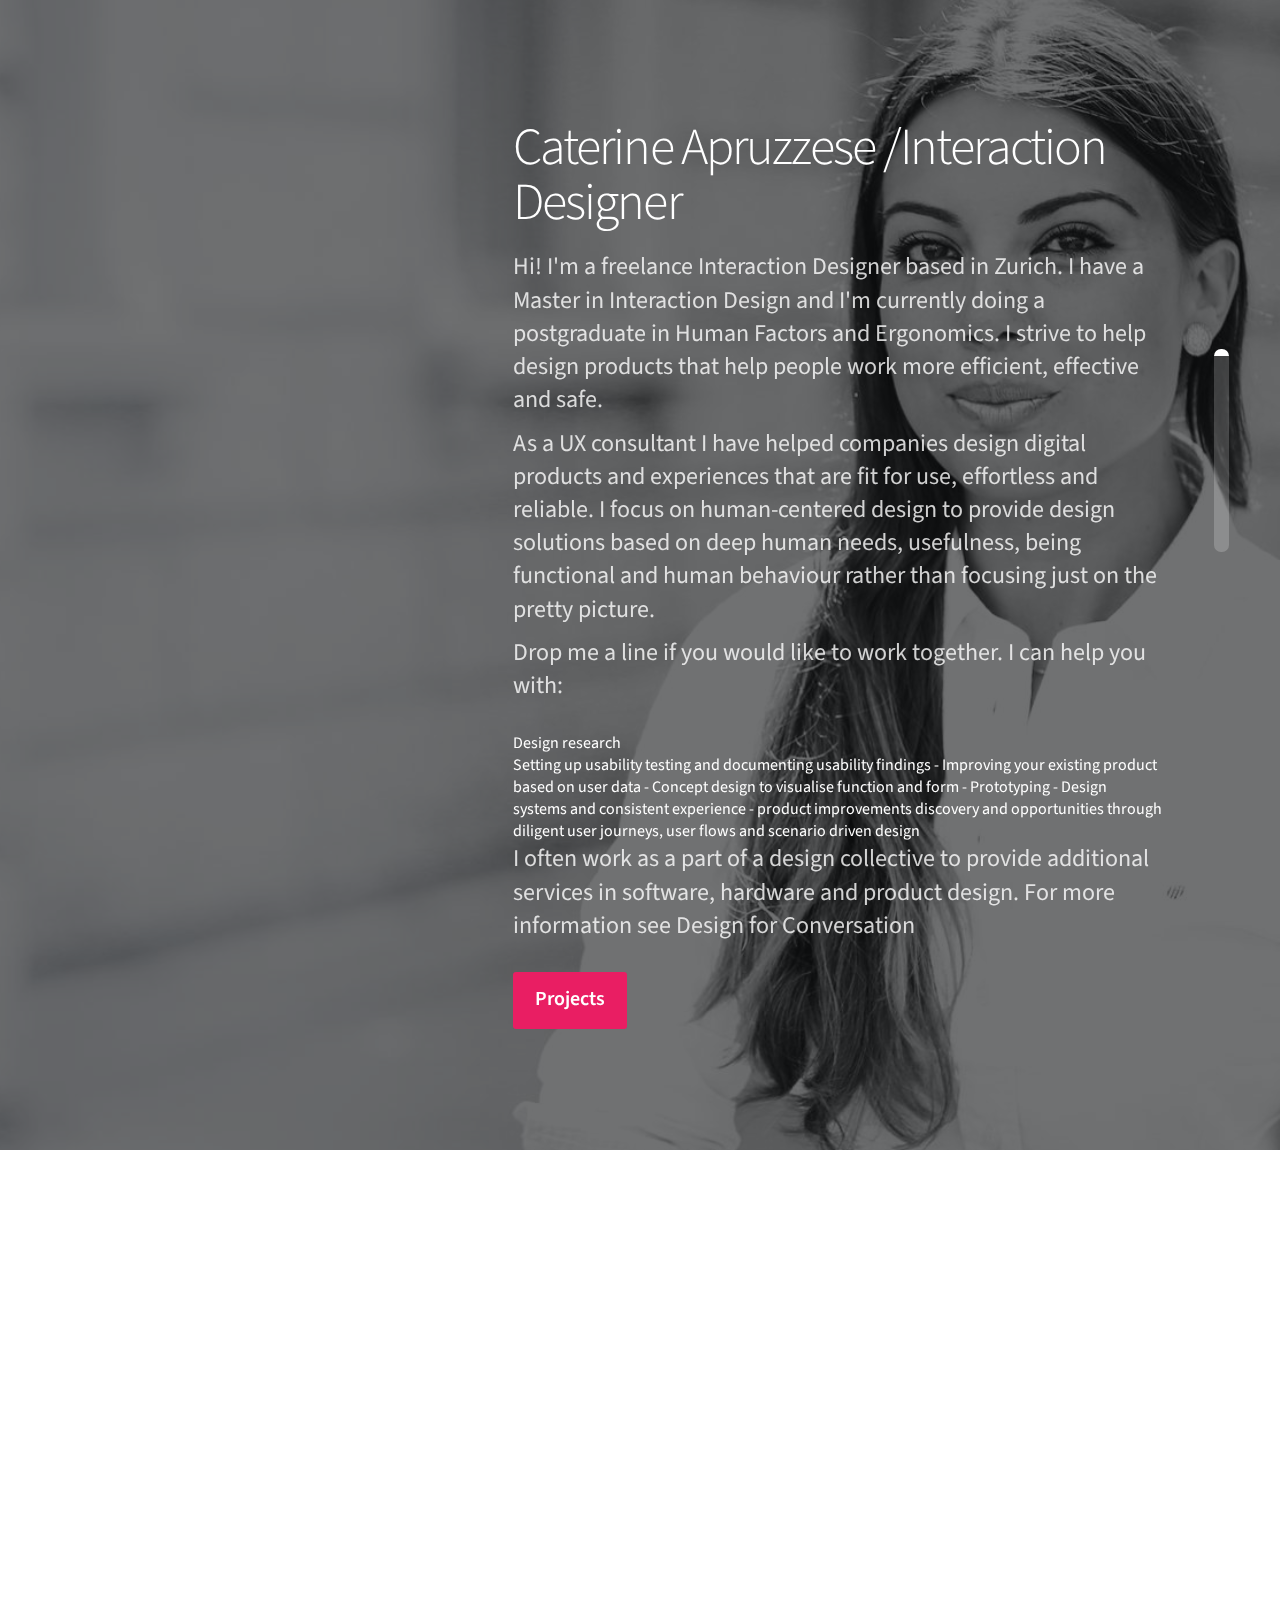
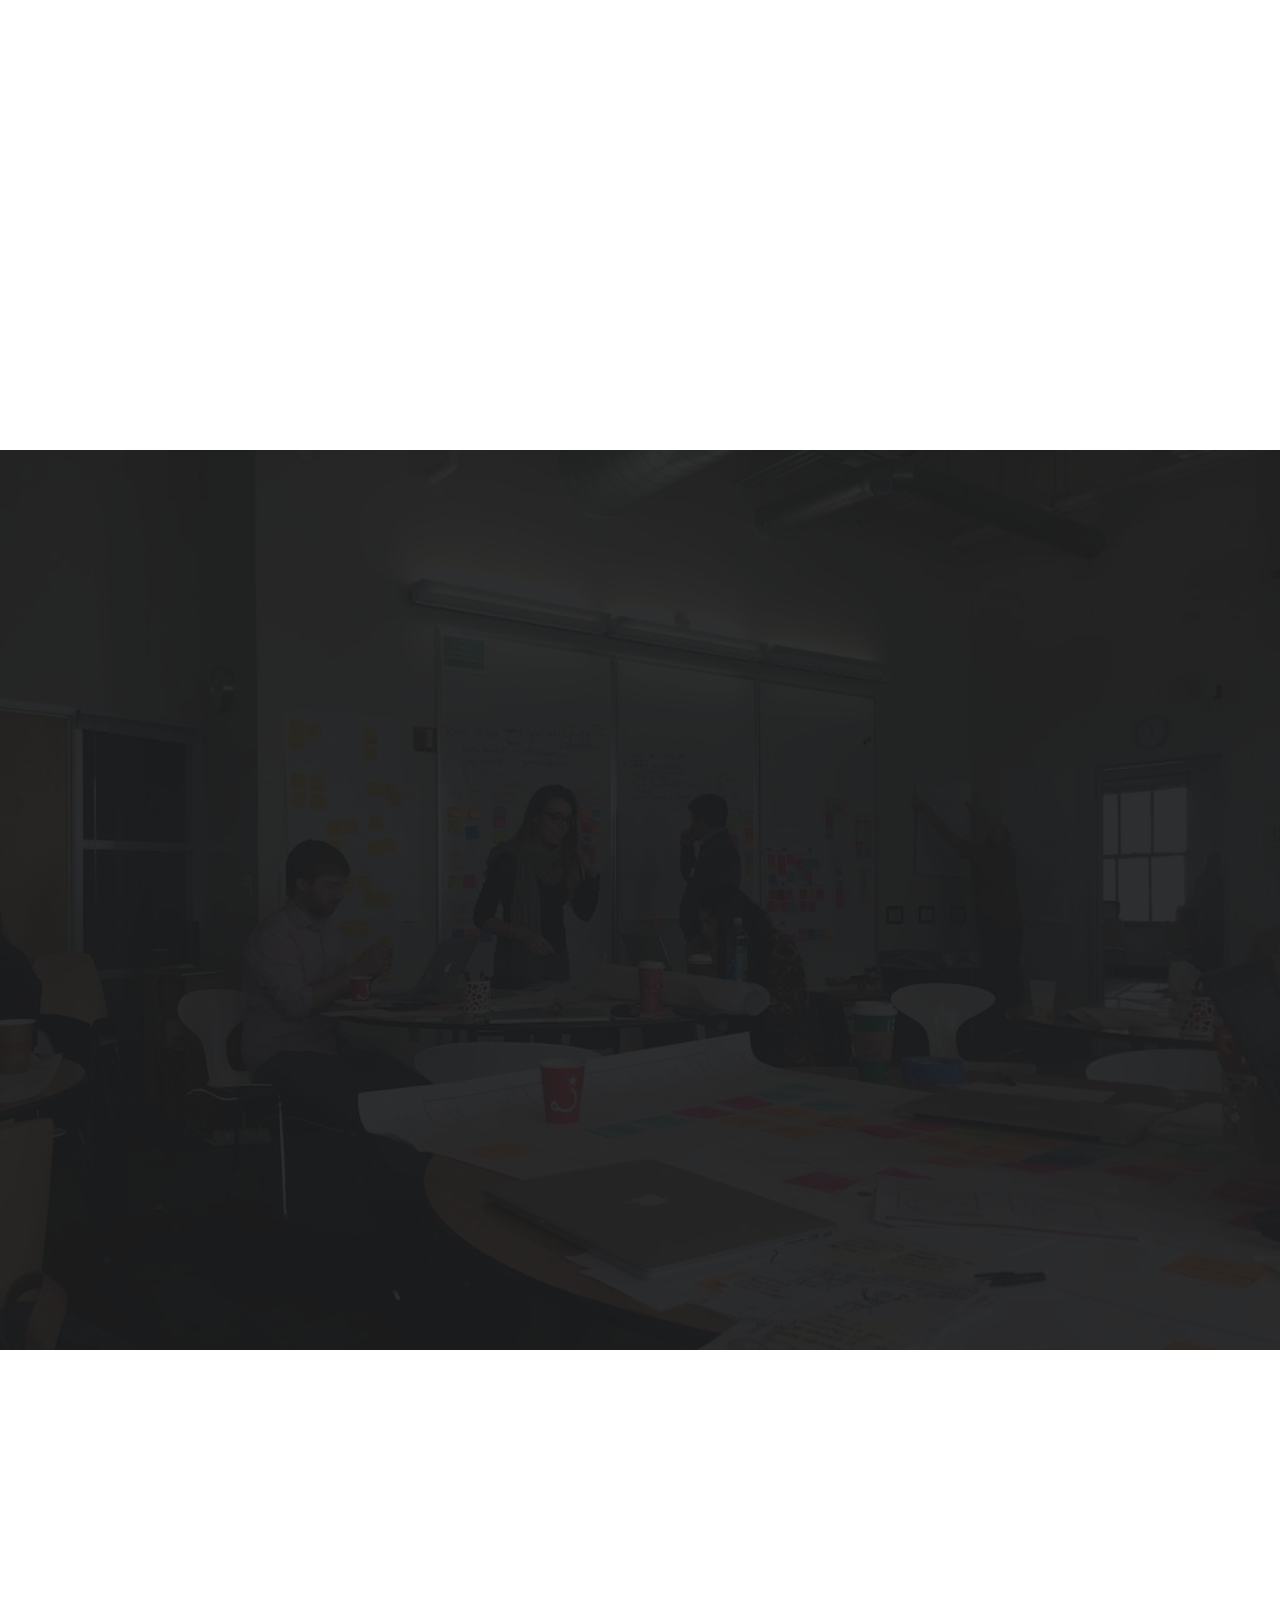
==== commit 7da66118: "updated Bio" ====
--- a/index.html
+++ b/index.html
@@ -19,9 +19,7 @@
 <meta http-equiv="content-language" content="en-GB">
 
 
-<meta property=":person" key="henrik" full-name="Henrik Vendelbo" website="https://ignorethegap.com/people/henrik/" img-src="/images/HenryLookingSq%20small.jpg" bio="Designer&#43;Developer seeking a More Human Computer Interface" title="Digital Tech &amp; Design Advisor, The Digital Gap" twitter="henrikvendelbo" linkedin="henrikvendelbo">
-
-<meta property=":person" key="katty" full-name="Caterine Apruzzese" website="https://ignorethegap.com/people/katty/" img-src="/images/Katty-Henry%20457.jpg" bio="Content Driven Instructional &amp; User Experience Design" title="Content and Interaction Designer, The Digital Gap" twitter="" linkedin="caterineapruzzese">
+<meta property=":person" key="katty" full-name="Caterine Apruzzese" website="https://apruzzese.github.io/" img-src="/images/Katty-Henry%20457.jpg" bio="Content Driven Instructional &amp; User Experience Design" title="Content and Interaction Designer, The Digital Gap" twitter="" linkedin="caterineapruzzese">
 
 
  
@@ -283,10 +281,25 @@
           <div class="fix-7-12 left toRight">
             <h1 class="ae-1">Caterine Apruzzese /Interaction Designer</h1>
             <div class="ae-2">
-              <p>Hi! I'm an Interaction Designer based in Zurich. I'm interested in exploring Design Thinking to make digital products that are enjoyable and more productive.</p>
-              <p>I have fun converting ideas into sketches and prototypes for experimentation.</p>
-							<p> I sometimes help companies with Interaction Design work on a project basis.</p>
-							<p> Drop me a line if you would like to discuss the work, a project or user experience in general</p>
+              <p>Hi! I'm a freelance Interaction Designer based in Zurich. 
+                I have a Master in Interaction Design and I'm currently doing a postgraduate in Human Factors and Ergonomics.
+                I strive to help design products that help people work more efficient, effective and safe. </p>
+              <p>As a UX consultant I have helped companies design digital products and experiences that are fit for use, effortless and reliable. 
+                I focus on human-centered design to provide design solutions based on deep human needs, 
+                usefulness, being functional and human behaviour rather than focusing just on the pretty picture.</p>
+                <p>Drop me a line if you would like to work together. I can help you with:
+							<ul>
+
+<li>Design research</li>
+<li>Setting up usability testing and documenting usability findings 
+- Improving your existing product based on user data 
+- Concept design to visualise function and form
+- Prototyping 
+- Design systems and consistent experience
+- product improvements discovery and opportunities through diligent user journeys, user flows and scenario driven design 
+</ul>
+							<p> I often work as a part of a design collective to provide additional services in software, hardware and product design.
+                For more information see <a href=“https://designforconversation.com”>Design for Conversation</a></p>
             </div>
             <a class="katty button pink crop ae-3" href="#previous-work" >Projects</a>
           </div>
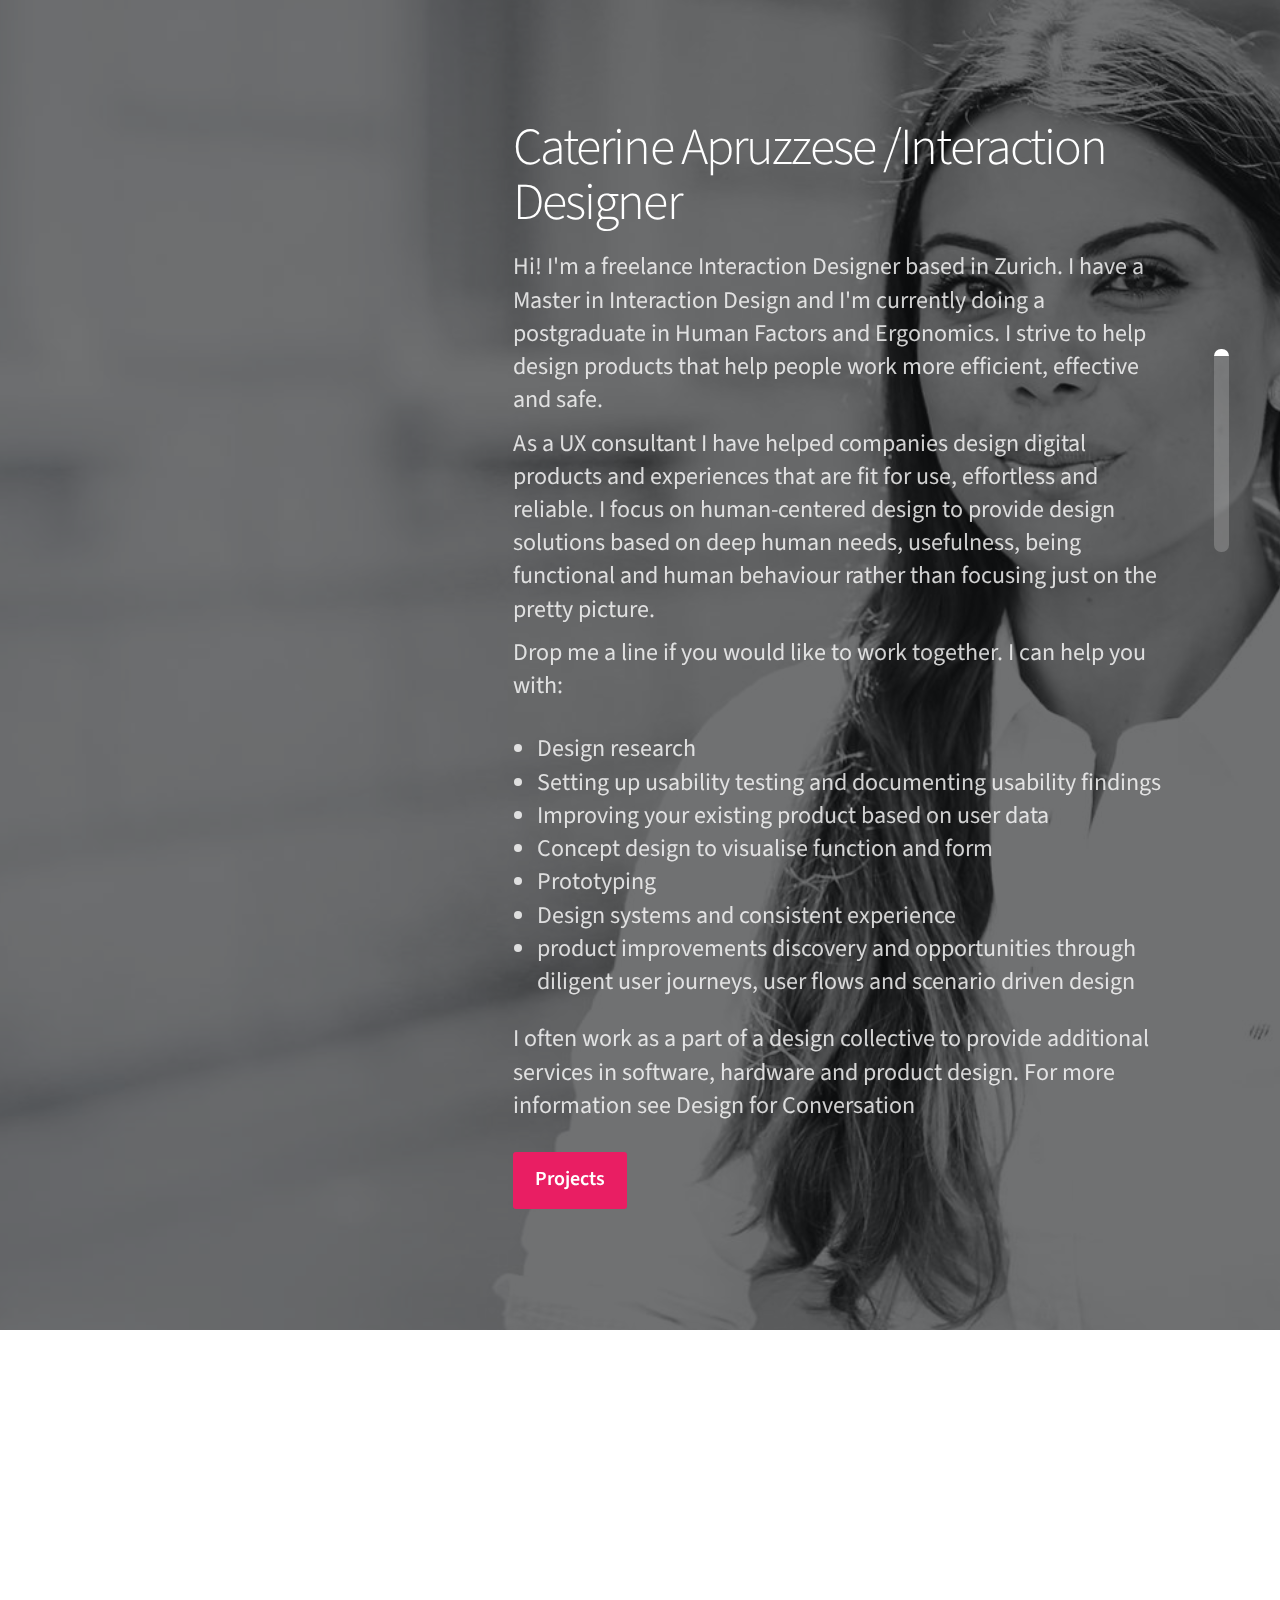
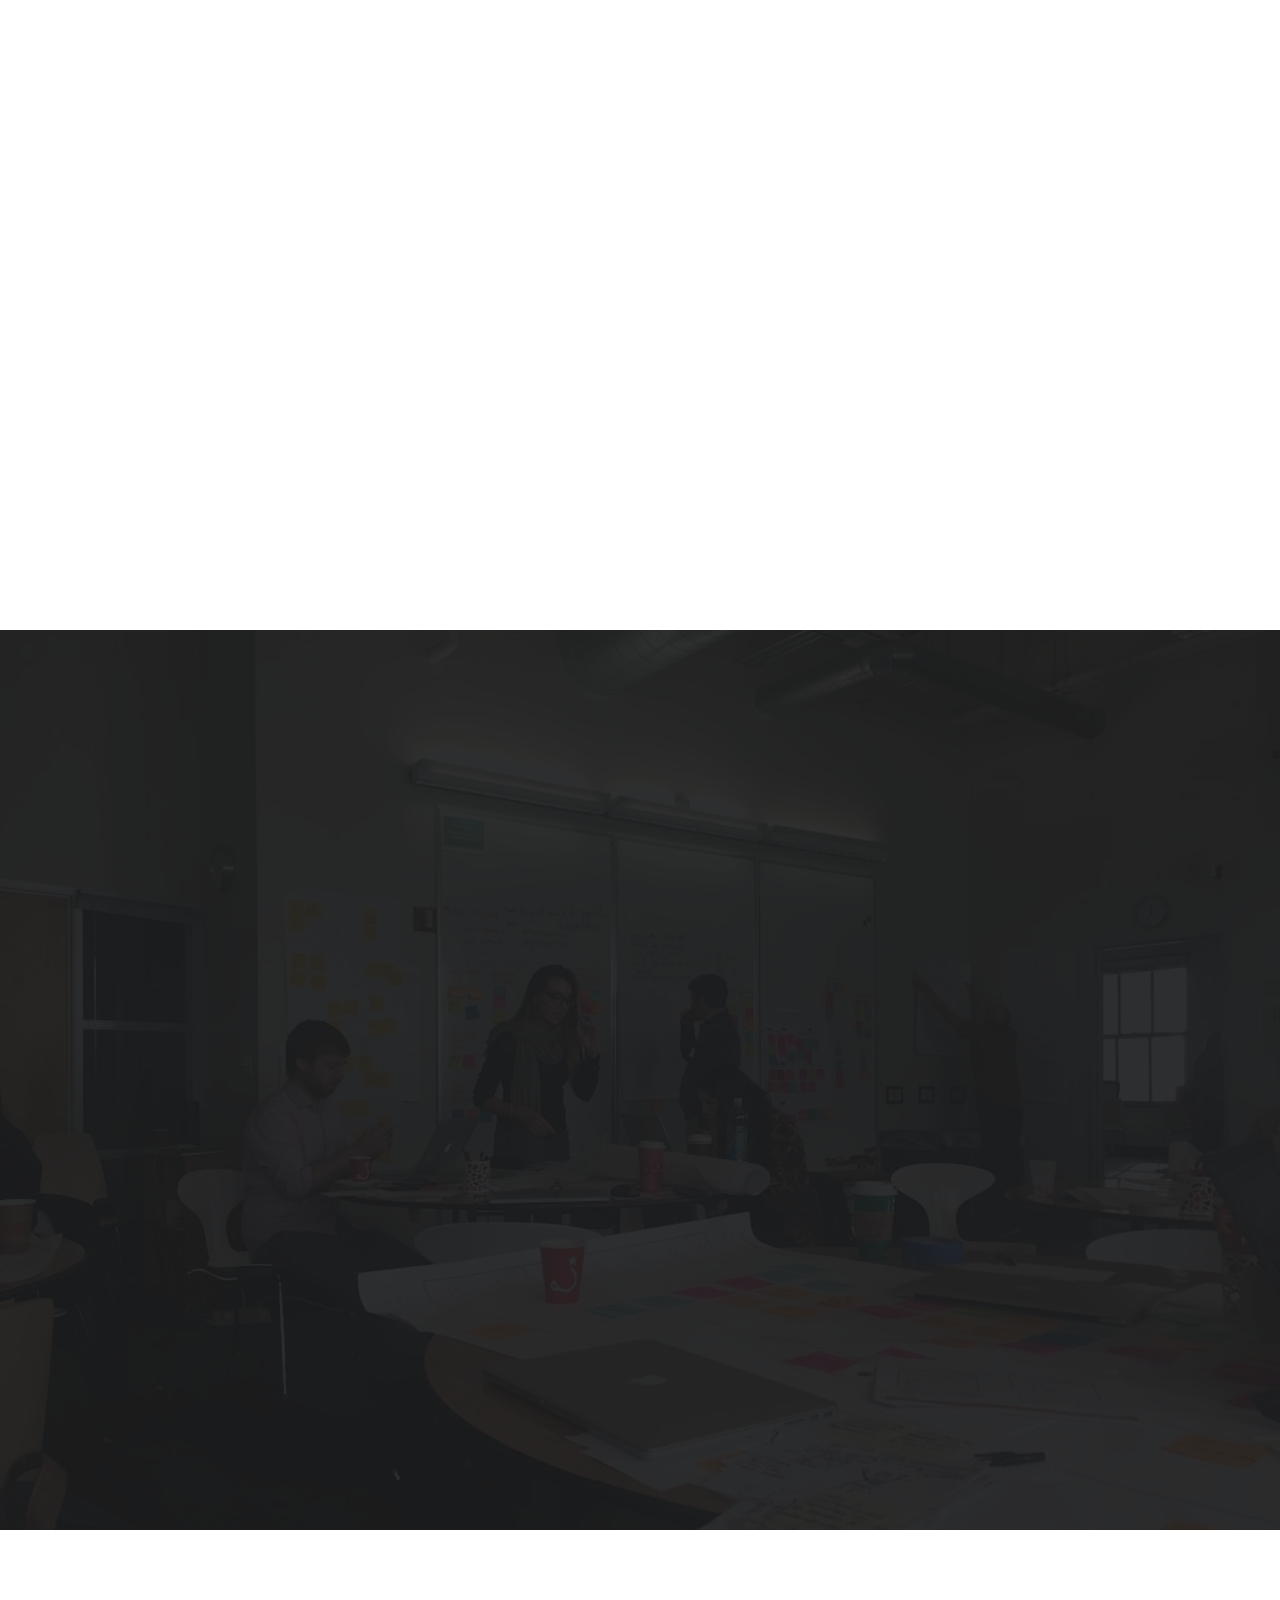
==== commit ed9a17b2: "Updated list style" ====
--- a/index.html
+++ b/index.html
@@ -74,12 +74,14 @@
         
         
 		<link href="https://fonts.googleapis.com/css?family=Source+Sans+Pro:200,300,400,600,700|Material+Icons" rel="stylesheet" type="text/css"/>
-
-
 		
     <link href="/css/slides.css" rel="stylesheet" type="text/css" media="all">
-    </head>
-    <body lang="en-GB" itemscope itemtype="http://schema.org/Article" class="slides scroll slow smoothScroll animated">
+
+    <!-- Custom Styles -->
+		<link href="/css/custom.css" rel="stylesheet" type="text/css">
+
+  </head>
+  <body lang="en-GB" itemscope itemtype="http://schema.org/Article" class="slides scroll slow smoothScroll animated">
         <svg xmlns="http://www.w3.org/2000/svg" style="display:none">
 
   <symbol id="logo" viewBox="0 0 106 31"><title>Brand Name</title><path d="M17.413 14.04c-.56-5.84-5.6-7-8.52-7-4.6 0-8.6 2.92-8.6 7.52 0 3 2.4 4.88 5.28 5.8 4.24 1.64 5.88 1.84 5.88 3.36 0 1.08-1.2 1.72-2.32 1.72-.28 0-2.24 0-2.52-2.04h-6.6c.6 5.84 5.68 7.36 9.04 7.36 4.92 0 9.04-2.88 9.04-7.76 0-4.8-4-5.92-7.76-6.96-1.76-.52-3.4-1.2-3.4-2.2 0-.6.48-1.48 1.88-1.48 1.96 0 2.04 1.2 2.08 1.68h6.52zm2.222 15.96h6.64v-29.6h-6.64v29.6zm9.662-24.56h6.64v-5.04h-6.64v5.04zm0 24.56h6.64v-22.2h-6.64v22.2zm32.782-29.6h-6.64v9.28c-.72-.72-2.6-2.64-6.52-2.64-5.64 0-11 4.28-11 11.8 0 6.68 4.4 11.88 11.12 11.88 4.48 0 6.08-2.2 6.72-3.12v2.4h6.32v-29.6zm-17.52 18.4c0-2.56 1.8-5.56 5.64-5.56 1.56 0 2.96.56 3.96 1.56 1 .96 1.64 2.32 1.64 3.92.08 1.64-.52 3.08-1.56 4.12s-2.52 1.68-4.12 1.68c-3.12 0-5.56-2.28-5.56-5.68v-.04zm42.502 2.4c.52-4.08-.32-7.64-3.12-10.64-2.08-2.2-5-3.52-8.4-3.52-6.76 0-11.64 5.72-11.64 11.92 0 6.6 5.4 11.76 11.76 11.76 2.28 0 4.48-.68 6.32-2 1.88-1.28 3.44-3.2 4.52-5.68h-6.8c-.8 1.16-1.92 2.08-4.04 2.08-2.6 0-4.84-1.56-5.12-3.92h16.52zm-16.44-5.04c.16-1.04 1.52-3.52 4.96-3.52s4.8 2.48 4.96 3.52h-9.92zm34.502-2.12c-.56-5.84-5.6-7-8.52-7-4.6 0-8.6 2.92-8.6 7.52 0 3 2.4 4.88 5.28 5.8 4.24 1.64 5.88 1.84 5.88 3.36 0 1.08-1.2 1.72-2.32 1.72-.28 0-2.24 0-2.52-2.04h-6.6c.6 5.84 5.68 7.36 9.04 7.36 4.92 0 9.04-2.88 9.04-7.76 0-4.8-4-5.92-7.76-6.96-1.76-.52-3.4-1.2-3.4-2.2 0-.6.48-1.48 1.88-1.48 1.96 0 2.04 1.2 2.08 1.68h6.52z"/></symbol>
@@ -288,16 +290,16 @@
                 I focus on human-centered design to provide design solutions based on deep human needs, 
                 usefulness, being functional and human behaviour rather than focusing just on the pretty picture.</p>
                 <p>Drop me a line if you would like to work together. I can help you with:
-							<ul>
-
-<li>Design research</li>
-<li>Setting up usability testing and documenting usability findings 
-- Improving your existing product based on user data 
-- Concept design to visualise function and form
-- Prototyping 
-- Design systems and consistent experience
-- product improvements discovery and opportunities through diligent user journeys, user flows and scenario driven design 
-</ul>
+							<ul class="disc">
+
+              <li>Design research</li>
+              <li>Setting up usability testing and documenting usability findings</li> 
+              <li>Improving your existing product based on user data</li>
+              <li>Concept design to visualise function and form</li>
+              <li>Prototyping</li>
+              <li>Design systems and consistent experience</li>
+              <li>product improvements discovery and opportunities through diligent user journeys, user flows and scenario driven design</li> 
+              </ul>
 							<p> I often work as a part of a design collective to provide additional services in software, hardware and product design.
                 For more information see <a href=“https://designforconversation.com”>Design for Conversation</a></p>
             </div>
--- a/css/custom.css
+++ b/css/custom.css
@@ -0,0 +1,156 @@
+@media (min-width: 1000px) {
+  .image-73.shiftImage {
+    height: 449px;
+    margin: -13% 0 -6%;
+  }
+  /* .full-height-image-73 {
+    height: 449px;
+  } */
+}
+
+@media (min-width: 1024px) {
+  img.framed {
+      width: 849px;
+      height: 449px;
+      padding: 30px;
+  }
+}
+
+
+ul.disc {
+  font-size: 24px; line-height: 1.385; list-style: disc; opacity: 0.8;margin-bottom: 1em;
+}
+
+ul.disc li {
+  list-style: disc; margin-left: 1em;
+}
+
+ol.numbers {
+  font-size: 24px; line-height: 1.385; list-style: decimal; opacity: 0.8;margin-bottom: 1em;
+}
+
+ol.numbers li {
+  list-style: decimal; margin-left: 1em;
+}
+
+
+.cornerCard {
+  position: absolute;
+  height: 200px;
+  width: 120px;
+  bottom: 0px;
+  left: 20px;
+  transform: rotate(-12deg);
+  background-size: 100%;
+  background-repeat: no-repeat;
+}
+
+@media (max-width: 999px) {
+  .portrait-gallery {
+    display: flex;
+    flex-direction: column;
+    align-items: center;
+  }
+}
+@media (min-width: 1000px) {
+
+  .portrait-gallery {
+      position: relative;
+  }
+
+  .portrait-gallery--inside {
+      display: flex;
+      position: relative;
+
+      height: 500px;
+      max-height: 500px;
+      padding-left: 10px;
+      justify-content: space-around;
+      align-items: flex-start;
+
+      margin-top: -100px;
+      overflow: hidden;
+      padding-left: 120px;
+      margin-right: -100px;
+      padding-right: 130px;
+  }
+
+  /* .portrait-gallery:after {
+    content: " ";
+    display: block;
+    position: absolute;
+    background-color: white;
+    top: 100%;
+    height: 50vh;
+    left: -10%;
+    right: 0;
+  } */
+
+  .portrait-gallery .image-vertical-iphone {
+    /* margin-left: -200px; */
+    /* transform: scale(.75);
+    transform-origin: top left; */
+    margin: 0 -130px;
+  }
+  /* .portrait-gallery .image-vertical-iphone:nth-child(2) {
+    margin-left: 110px;
+  } */
+
+  .gallery-space {
+      min-height: 450px;
+  }
+}
+
+.underline-a-on-hover:hover a {
+  text-decoration: underline;
+  -webkit-transition: 0.15s;
+  transition: 0.15s;
+  opacity: 0.8;
+}
+
+
+@media (min-width: 1024px) {
+  .image-vertical-iphone {
+    /* margin: -13% 0 -6%; */
+    /* margin-top: -15%;
+    margin-bottom: -100%; */
+  }
+  /* .portrait-gallery {
+    margin-top: -15%;
+    margin-bottom: -100%;
+  } */
+}
+
+.image-vertical-iphone {
+    background-image: url(/images/portrait-iphone.png);
+    background-repeat: no-repeat;
+    padding: 117px 44px 120px 62px;
+    width: calc(344px + 62px + 44px);
+    height: calc(611px + 117px + 120px);
+    max-width: none;
+}
+
+.image-vertical-iphone img {
+    min-width: 344px;
+    width: 344px;
+}
+
+.animated-watch {
+    background-image: url(/images/watch-231-289.png);
+    background-repeat: no-repeat;
+    padding: 52px 76px 64px 58px;
+    width: calc(312px + 58px + 76px);
+    height: calc(390px + 52px + 64px);
+}
+
+/* TODO pause/restart  on slide selected */
+.animated-watch > video, .animated-watch > img {
+    position: absolute;
+    left: 58px;
+    top: 52px;
+    width: 240px;
+}
+
+.app-26 .material-icons {
+  font-size: 6em;
+}
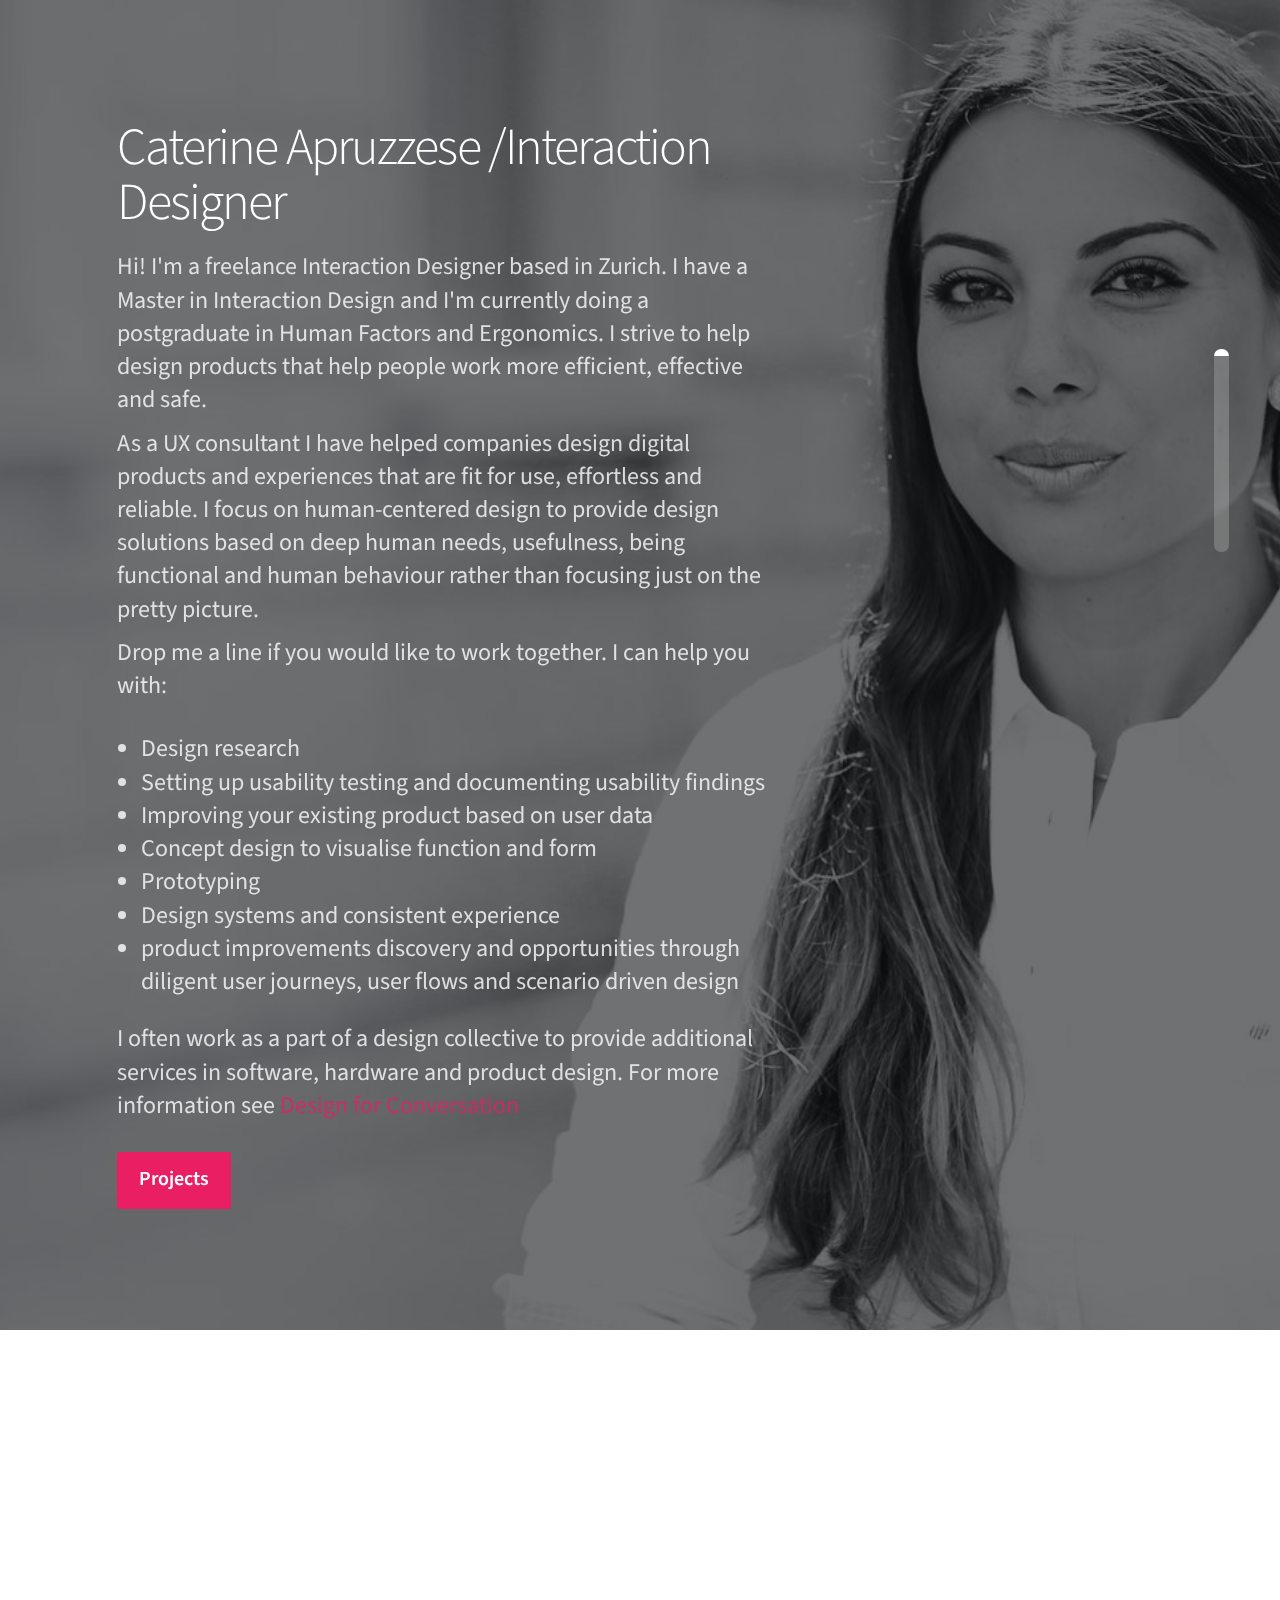
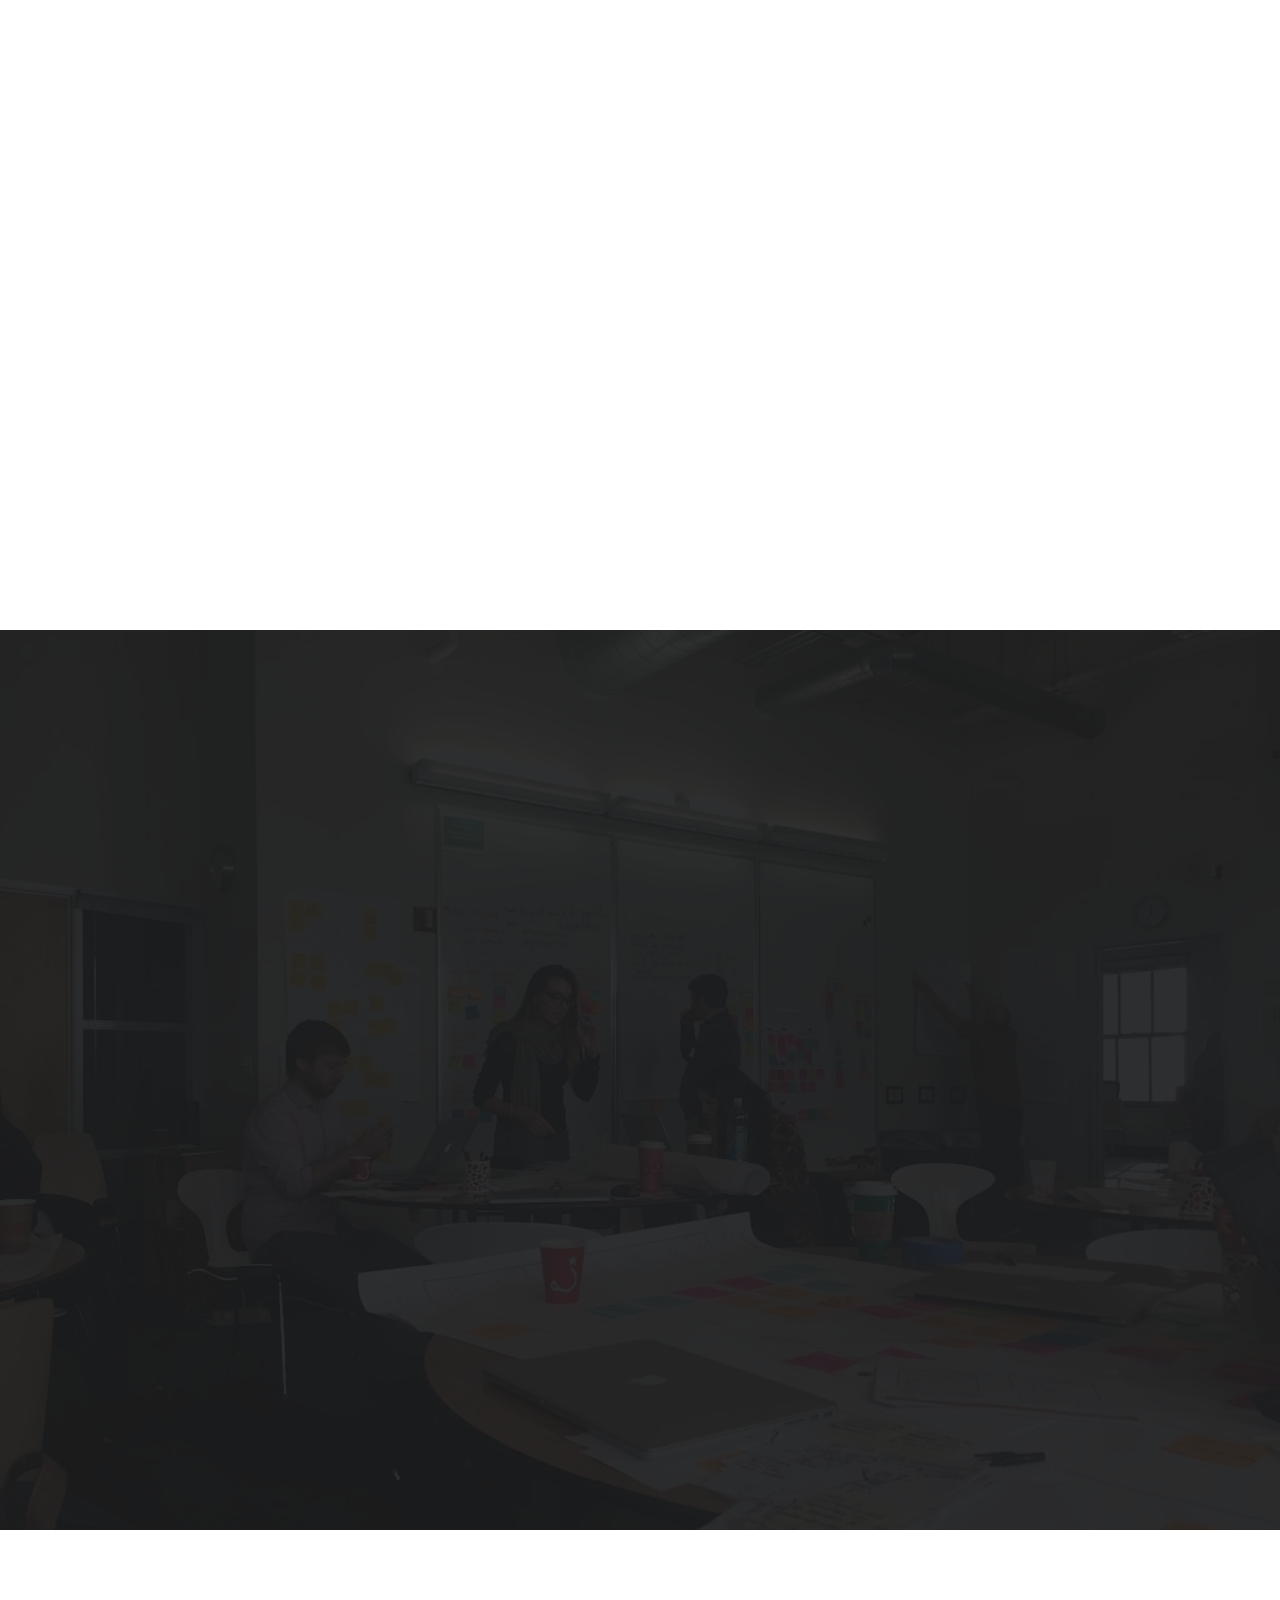
==== commit bf5bfa48: "Updated location of intro text" ====
--- a/index.html
+++ b/index.html
@@ -280,7 +280,7 @@
       <div class="wrap">
 
         <div class="fix-12-12">
-          <div class="fix-7-12 left toRight">
+          <div class="fix-7-12 left toLeft">
             <h1 class="ae-1">Caterine Apruzzese /Interaction Designer</h1>
             <div class="ae-2">
               <p>Hi! I'm a freelance Interaction Designer based in Zurich. 
@@ -301,7 +301,7 @@
               <li>product improvements discovery and opportunities through diligent user journeys, user flows and scenario driven design</li> 
               </ul>
 							<p> I often work as a part of a design collective to provide additional services in software, hardware and product design.
-                For more information see <a href=“https://designforconversation.com”>Design for Conversation</a></p>
+                For more information see <a style="color: #E91E63;" href=“https://designforconversation.com”>Design for Conversation</a></p>
             </div>
             <a class="katty button pink crop ae-3" href="#previous-work" >Projects</a>
           </div>
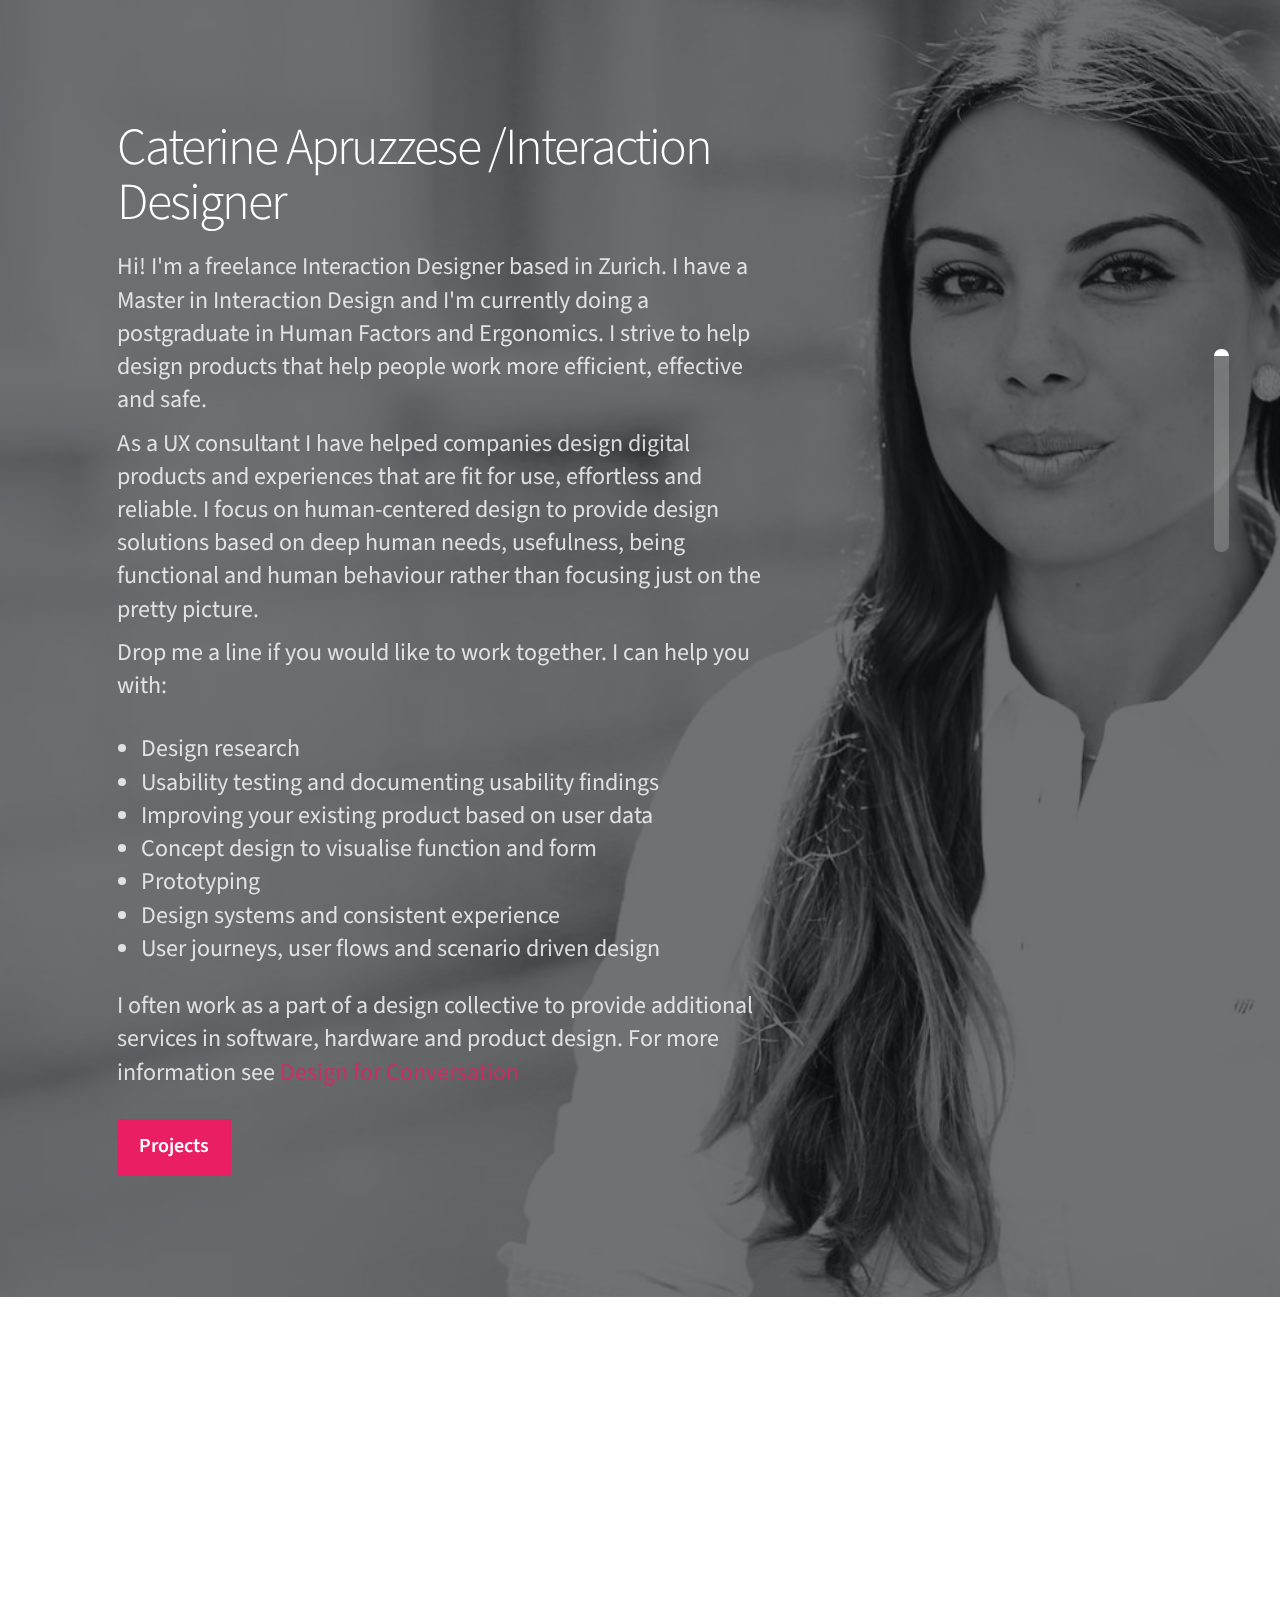
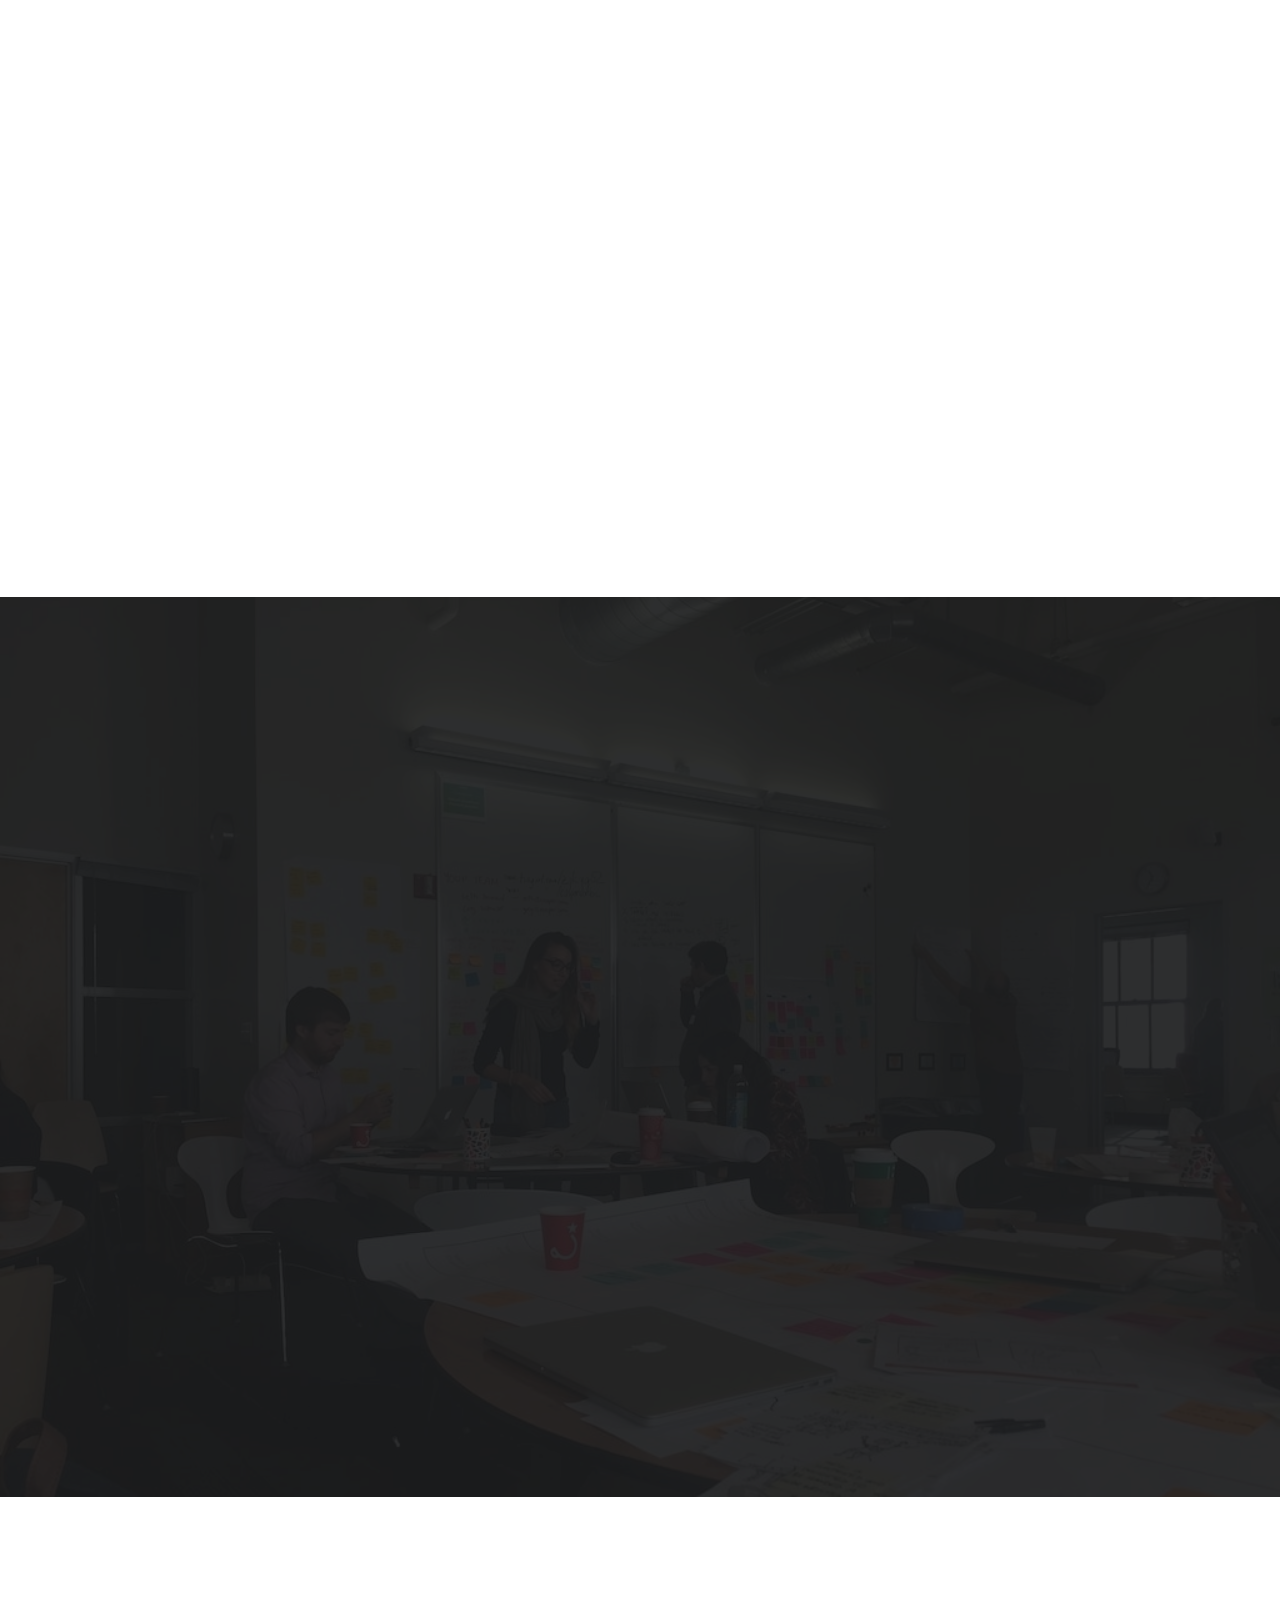
==== commit e7286ba2: "bullet point description updated" ====
--- a/index.html
+++ b/index.html
@@ -293,12 +293,12 @@
 							<ul class="disc">
 
               <li>Design research</li>
-              <li>Setting up usability testing and documenting usability findings</li> 
+              <li>Usability testing and documenting usability findings</li> 
               <li>Improving your existing product based on user data</li>
               <li>Concept design to visualise function and form</li>
               <li>Prototyping</li>
               <li>Design systems and consistent experience</li>
-              <li>product improvements discovery and opportunities through diligent user journeys, user flows and scenario driven design</li> 
+              <li> User journeys, user flows and scenario driven design</li> 
               </ul>
 							<p> I often work as a part of a design collective to provide additional services in software, hardware and product design.
                 For more information see <a style="color: #E91E63;" href=“https://designforconversation.com”>Design for Conversation</a></p>
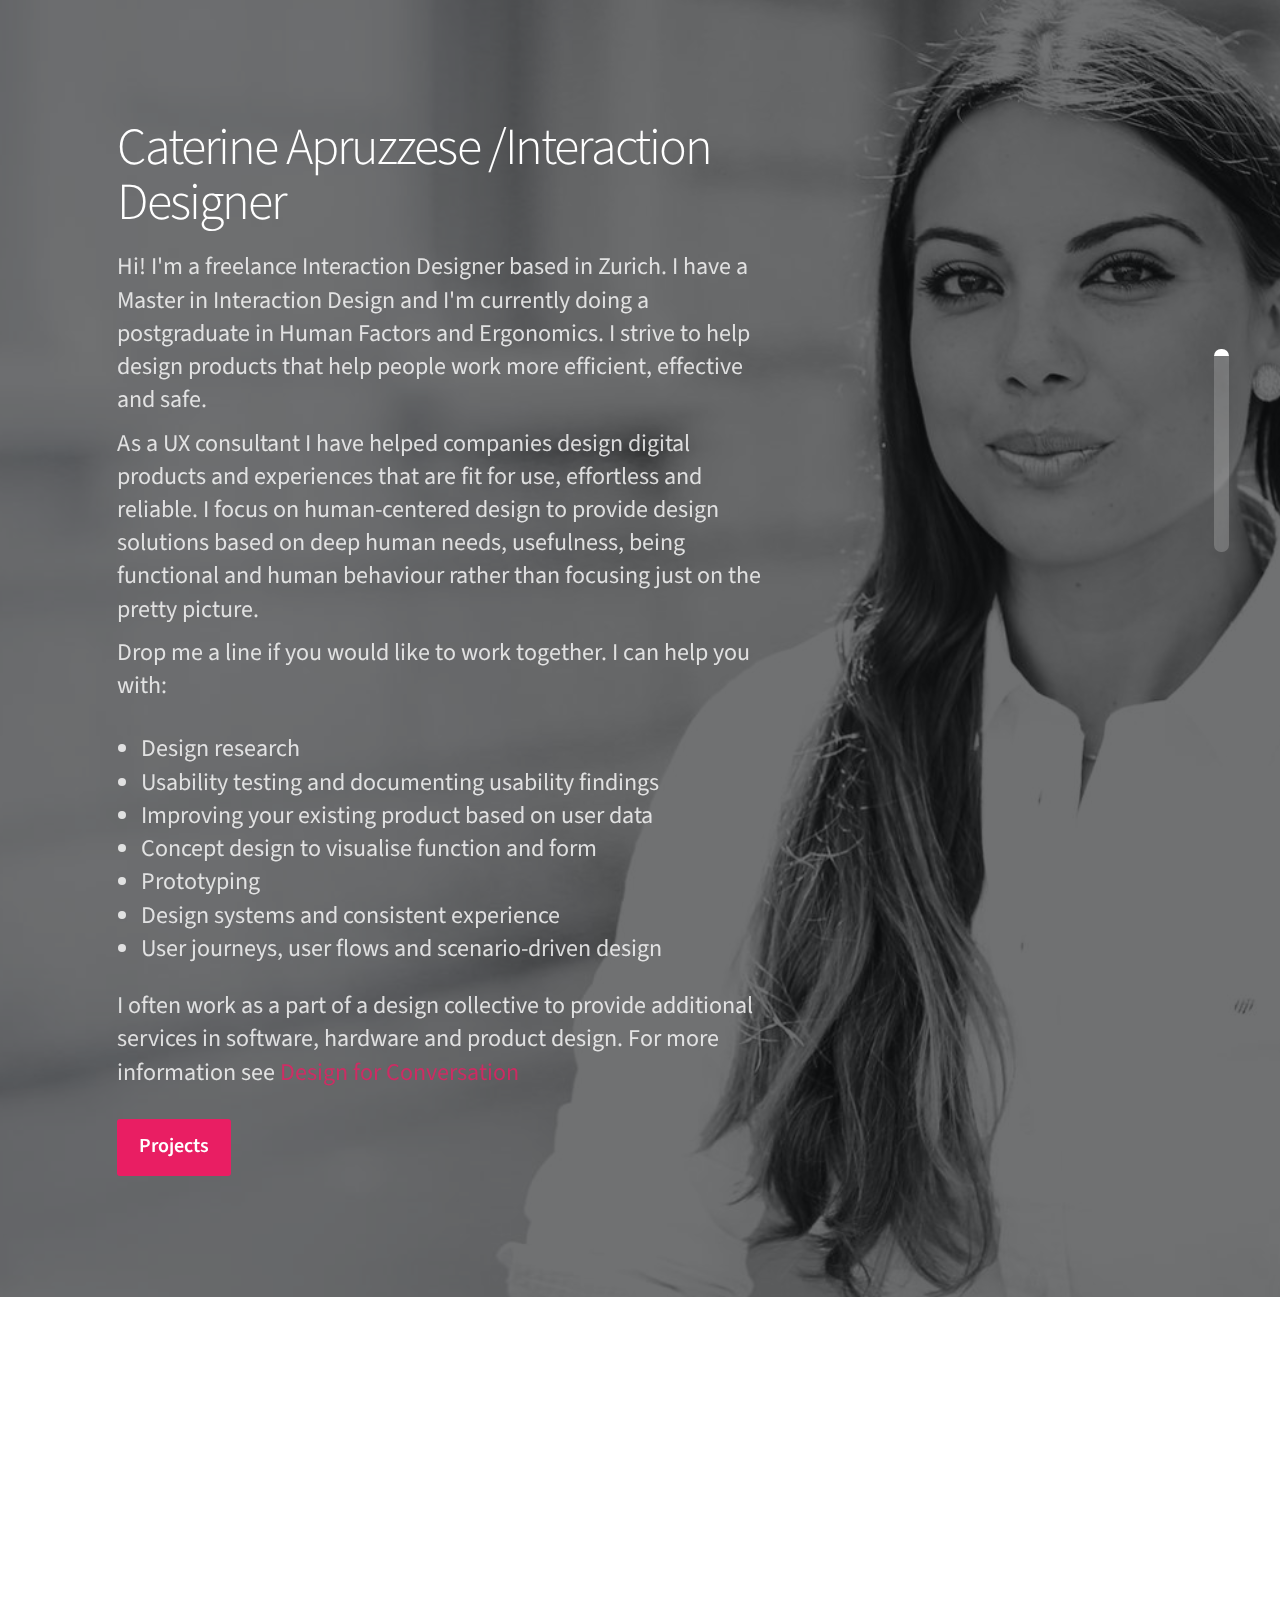
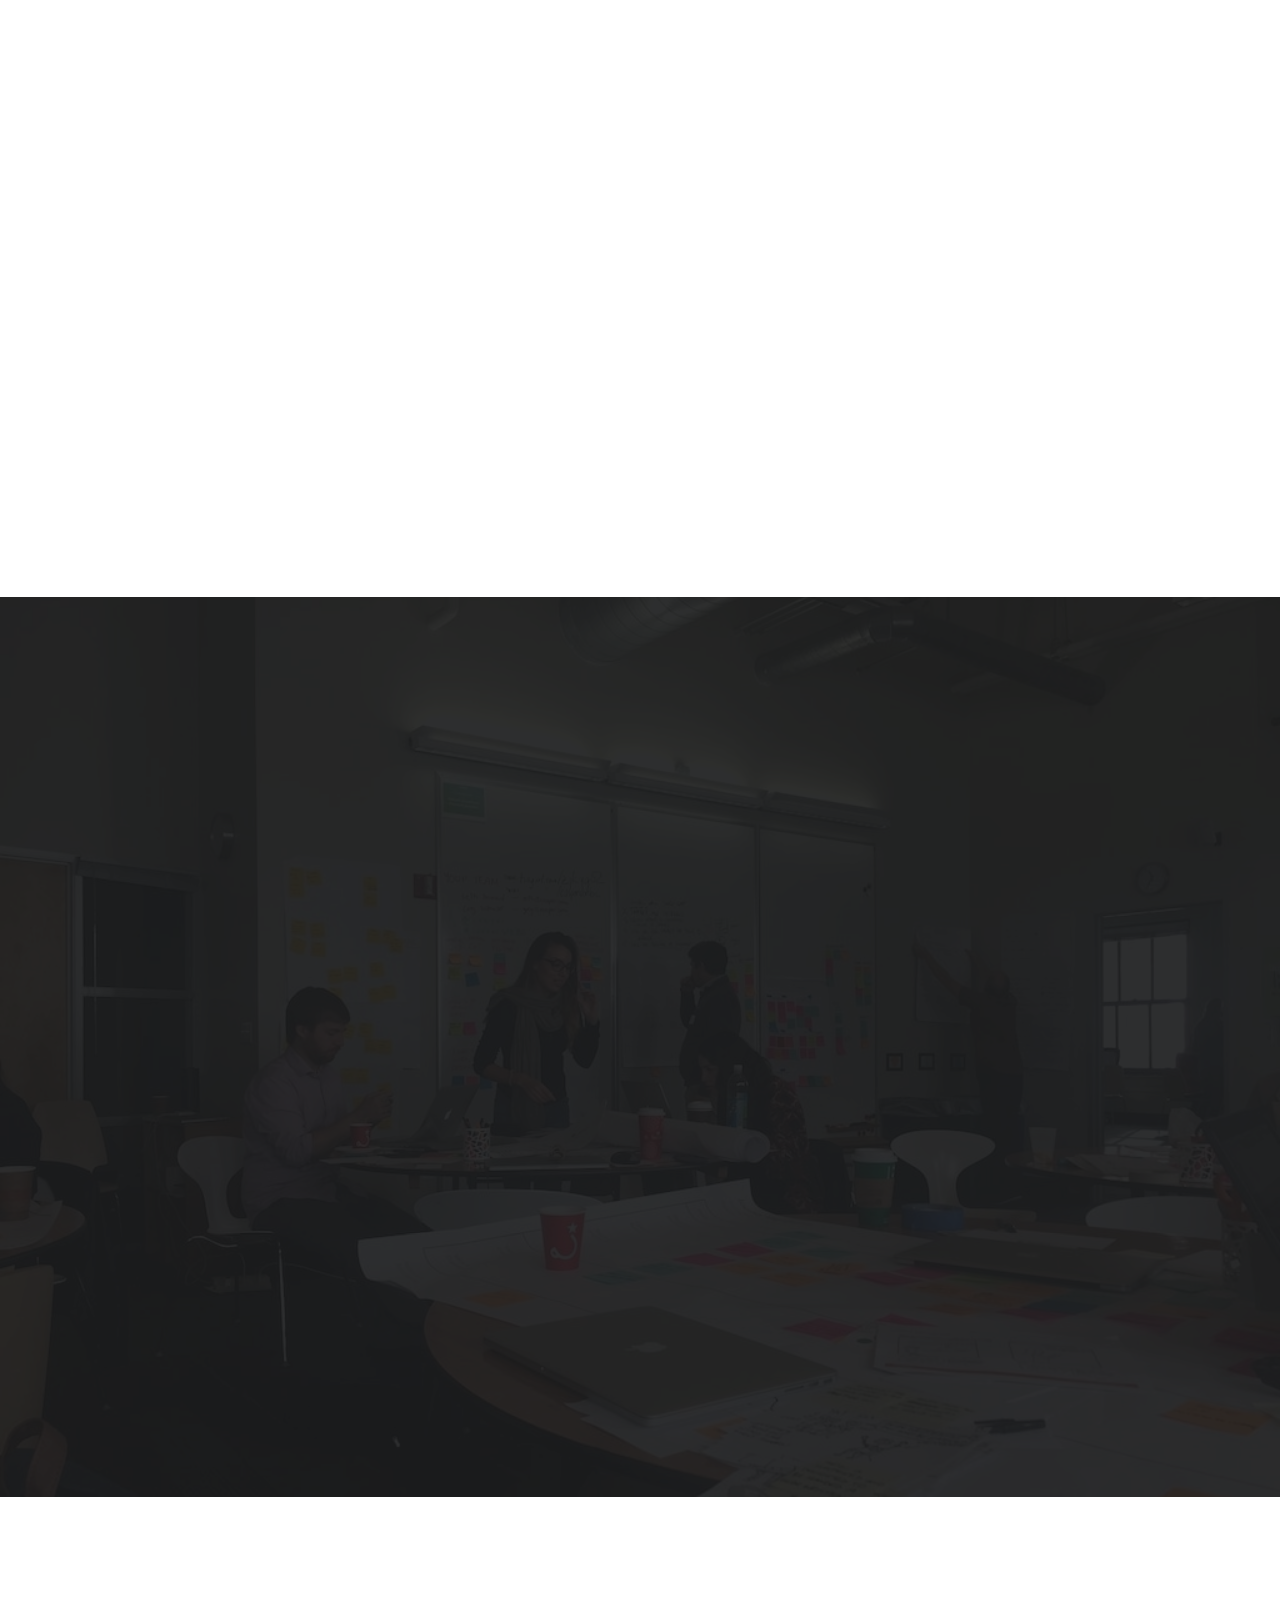
==== commit 253d520c: "Last bullet point updated" ====
--- a/index.html
+++ b/index.html
@@ -298,7 +298,7 @@
               <li>Concept design to visualise function and form</li>
               <li>Prototyping</li>
               <li>Design systems and consistent experience</li>
-              <li> User journeys, user flows and scenario driven design</li> 
+              <li> User journeys, user flows and scenario-driven design</li> 
               </ul>
 							<p> I often work as a part of a design collective to provide additional services in software, hardware and product design.
                 For more information see <a style="color: #E91E63;" href=“https://designforconversation.com”>Design for Conversation</a></p>
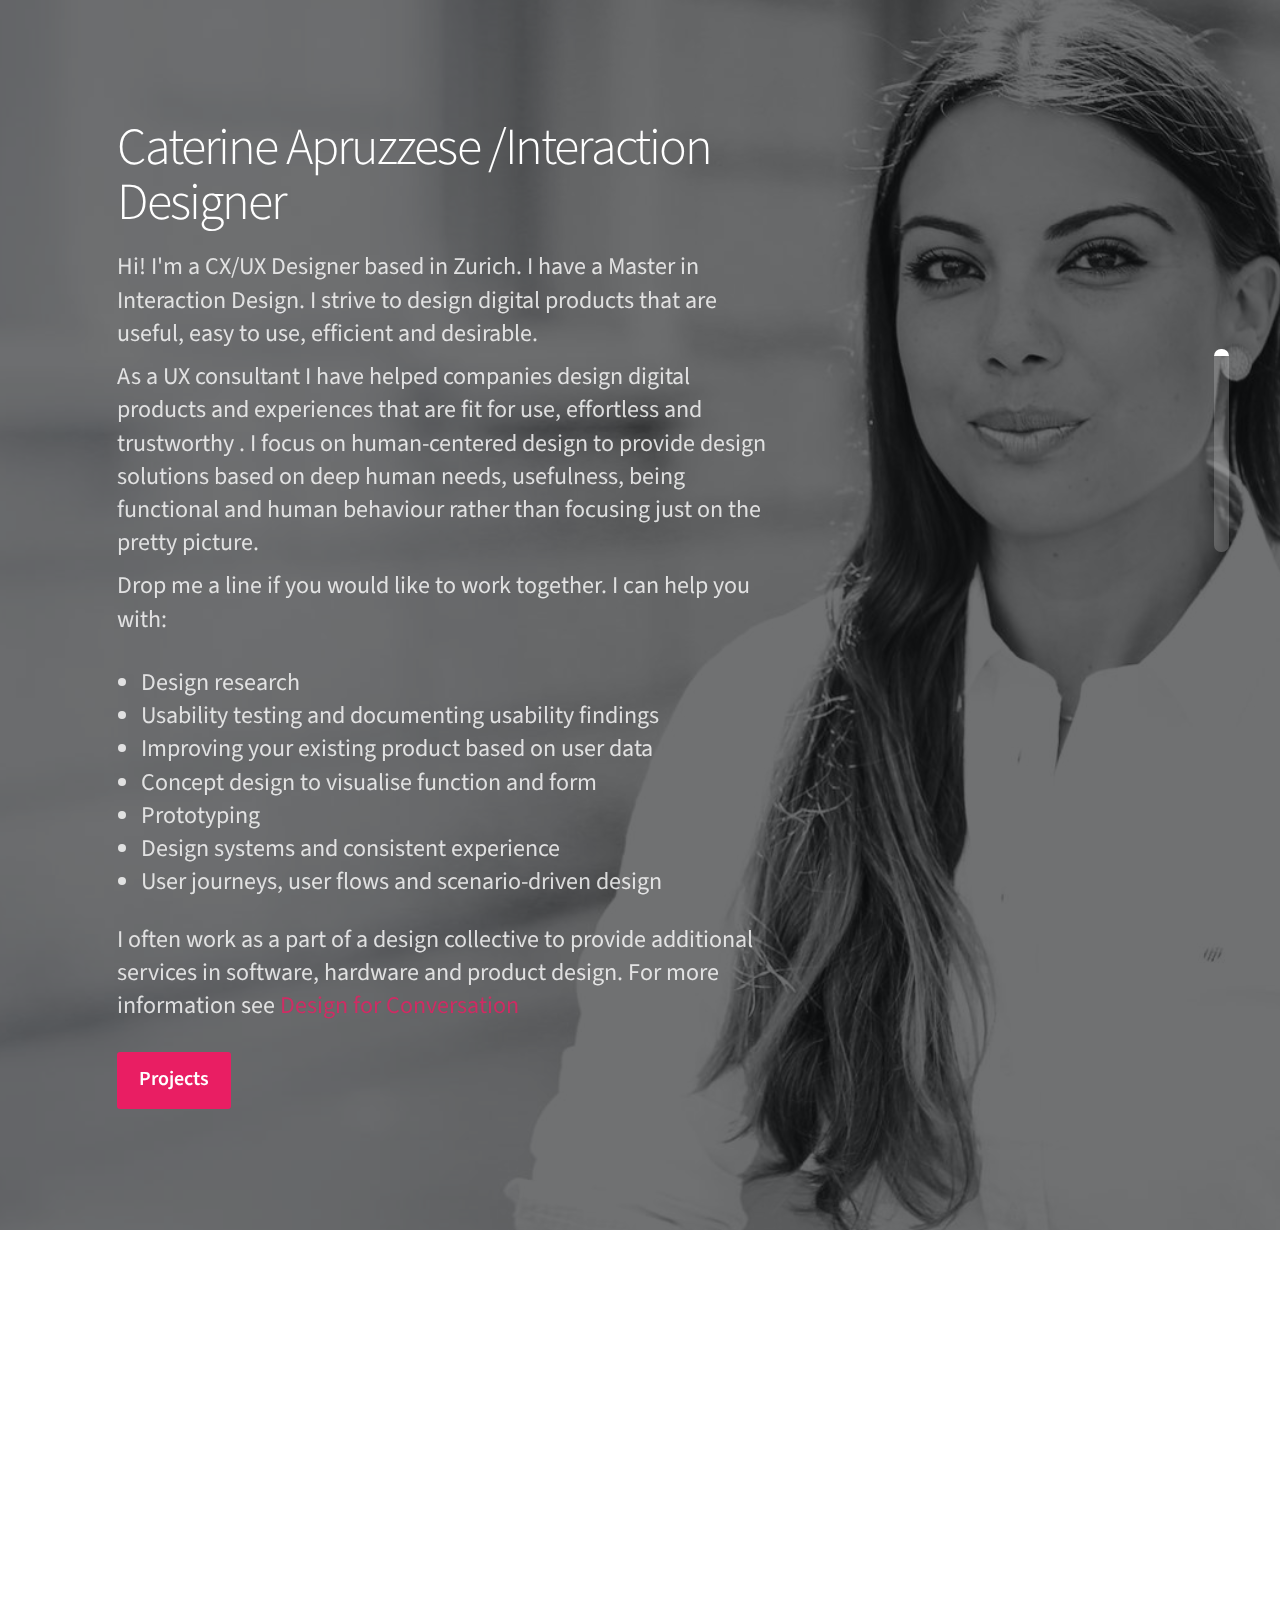
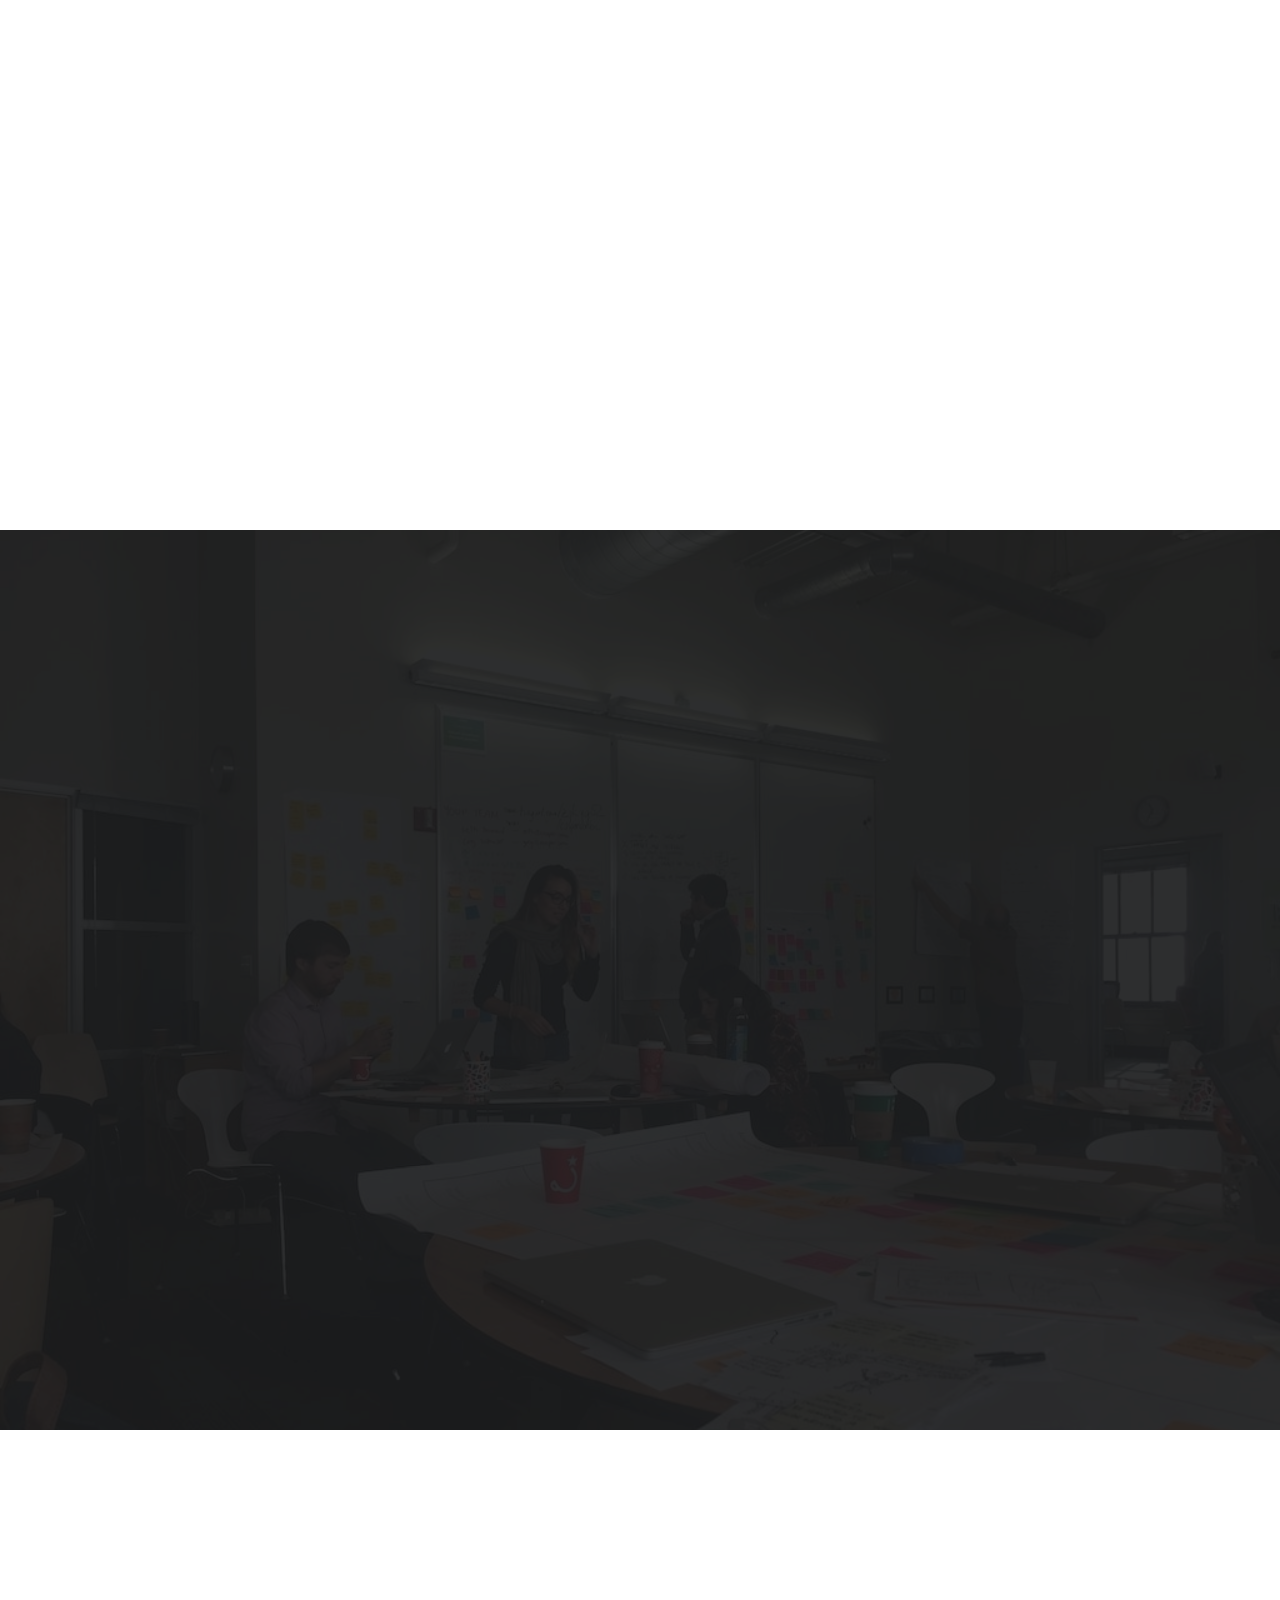
==== commit 5ac2efd2: "Updated Introduction" ====
--- a/index.html
+++ b/index.html
@@ -283,10 +283,11 @@
           <div class="fix-7-12 left toLeft">
             <h1 class="ae-1">Caterine Apruzzese /Interaction Designer</h1>
             <div class="ae-2">
-              <p>Hi! I'm a freelance Interaction Designer based in Zurich. 
-                I have a Master in Interaction Design and I'm currently doing a postgraduate in Human Factors and Ergonomics.
-                I strive to help design products that help people work more efficient, effective and safe. </p>
-              <p>As a UX consultant I have helped companies design digital products and experiences that are fit for use, effortless and reliable. 
+              <p>Hi! I'm a CX/UX Designer based in Zurich. I have a Master in Interaction Design. 
+
+                I strive to design digital products that are useful, easy to use, efficient and desirable. </p>
+              <p>As a UX consultant I have helped companies design digital products and experiences that are fit for use, 
+                effortless and trustworthy . 
                 I focus on human-centered design to provide design solutions based on deep human needs, 
                 usefulness, being functional and human behaviour rather than focusing just on the pretty picture.</p>
                 <p>Drop me a line if you would like to work together. I can help you with:
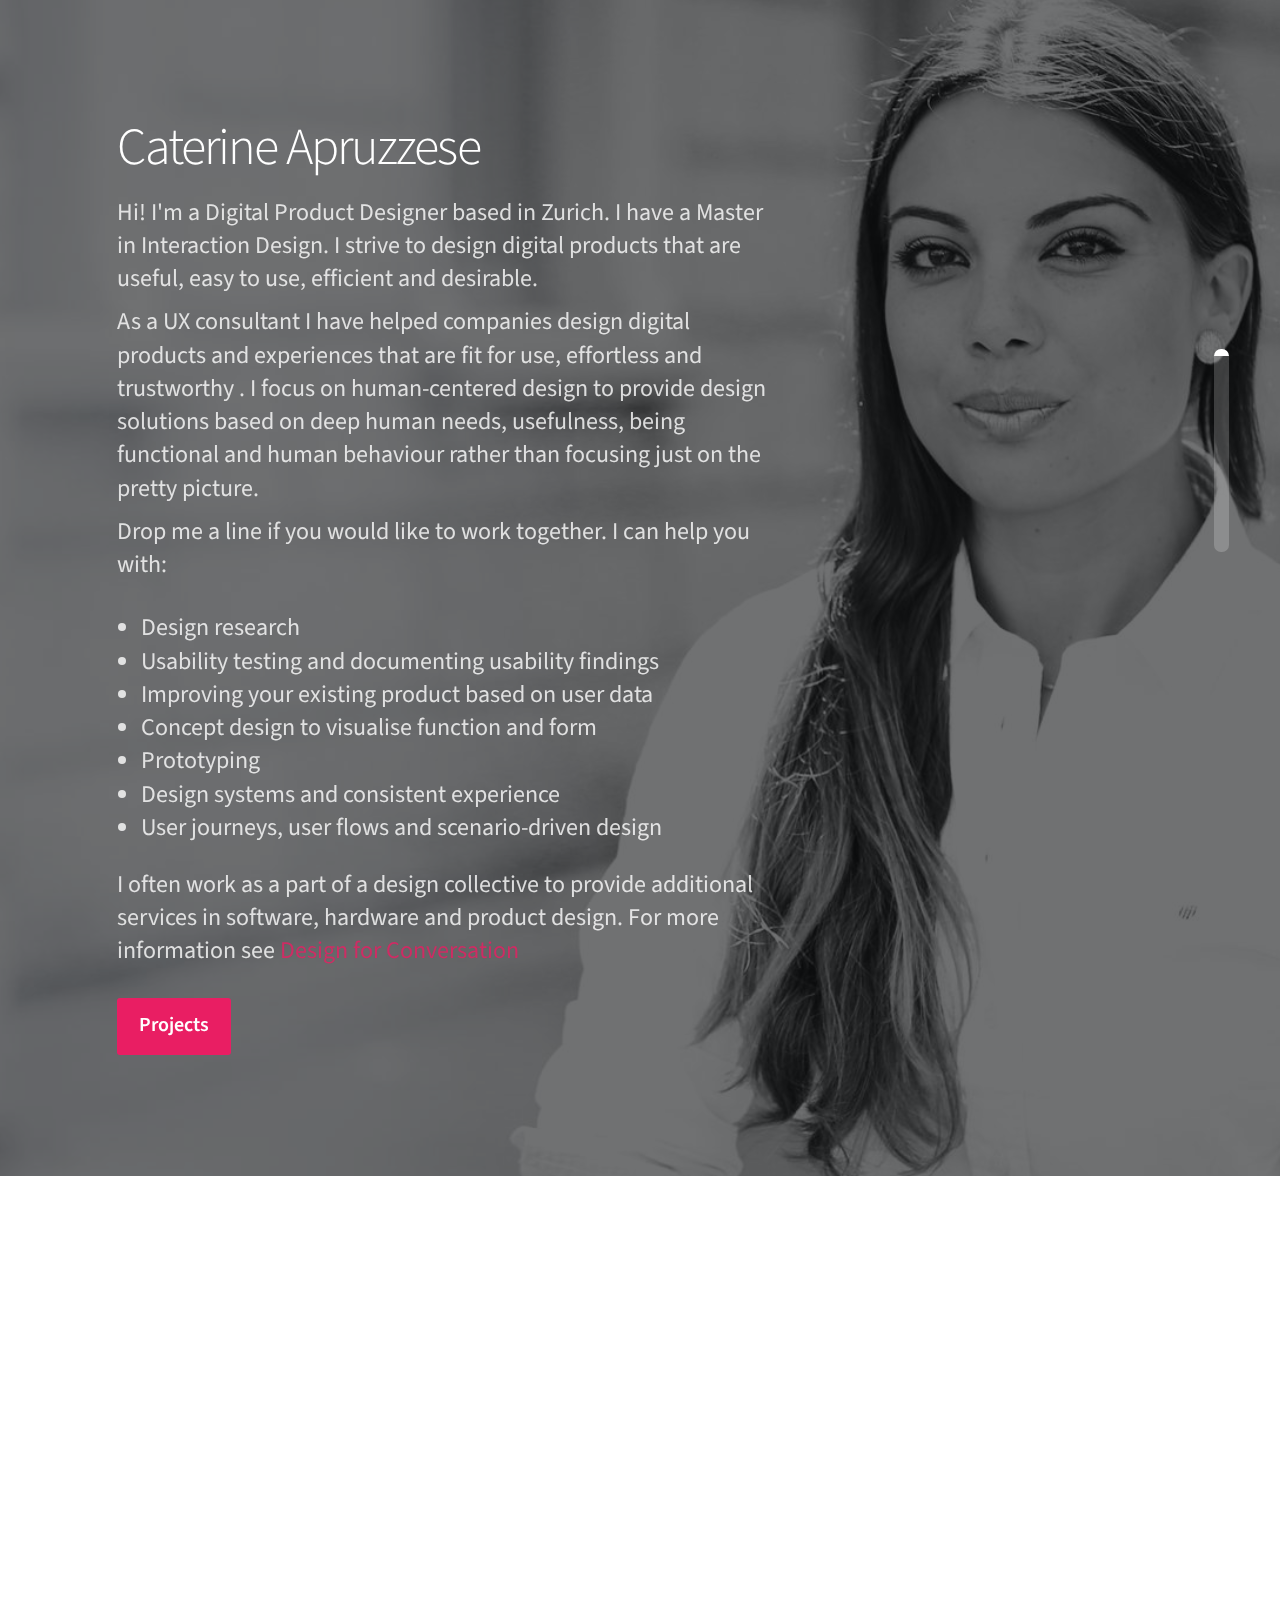
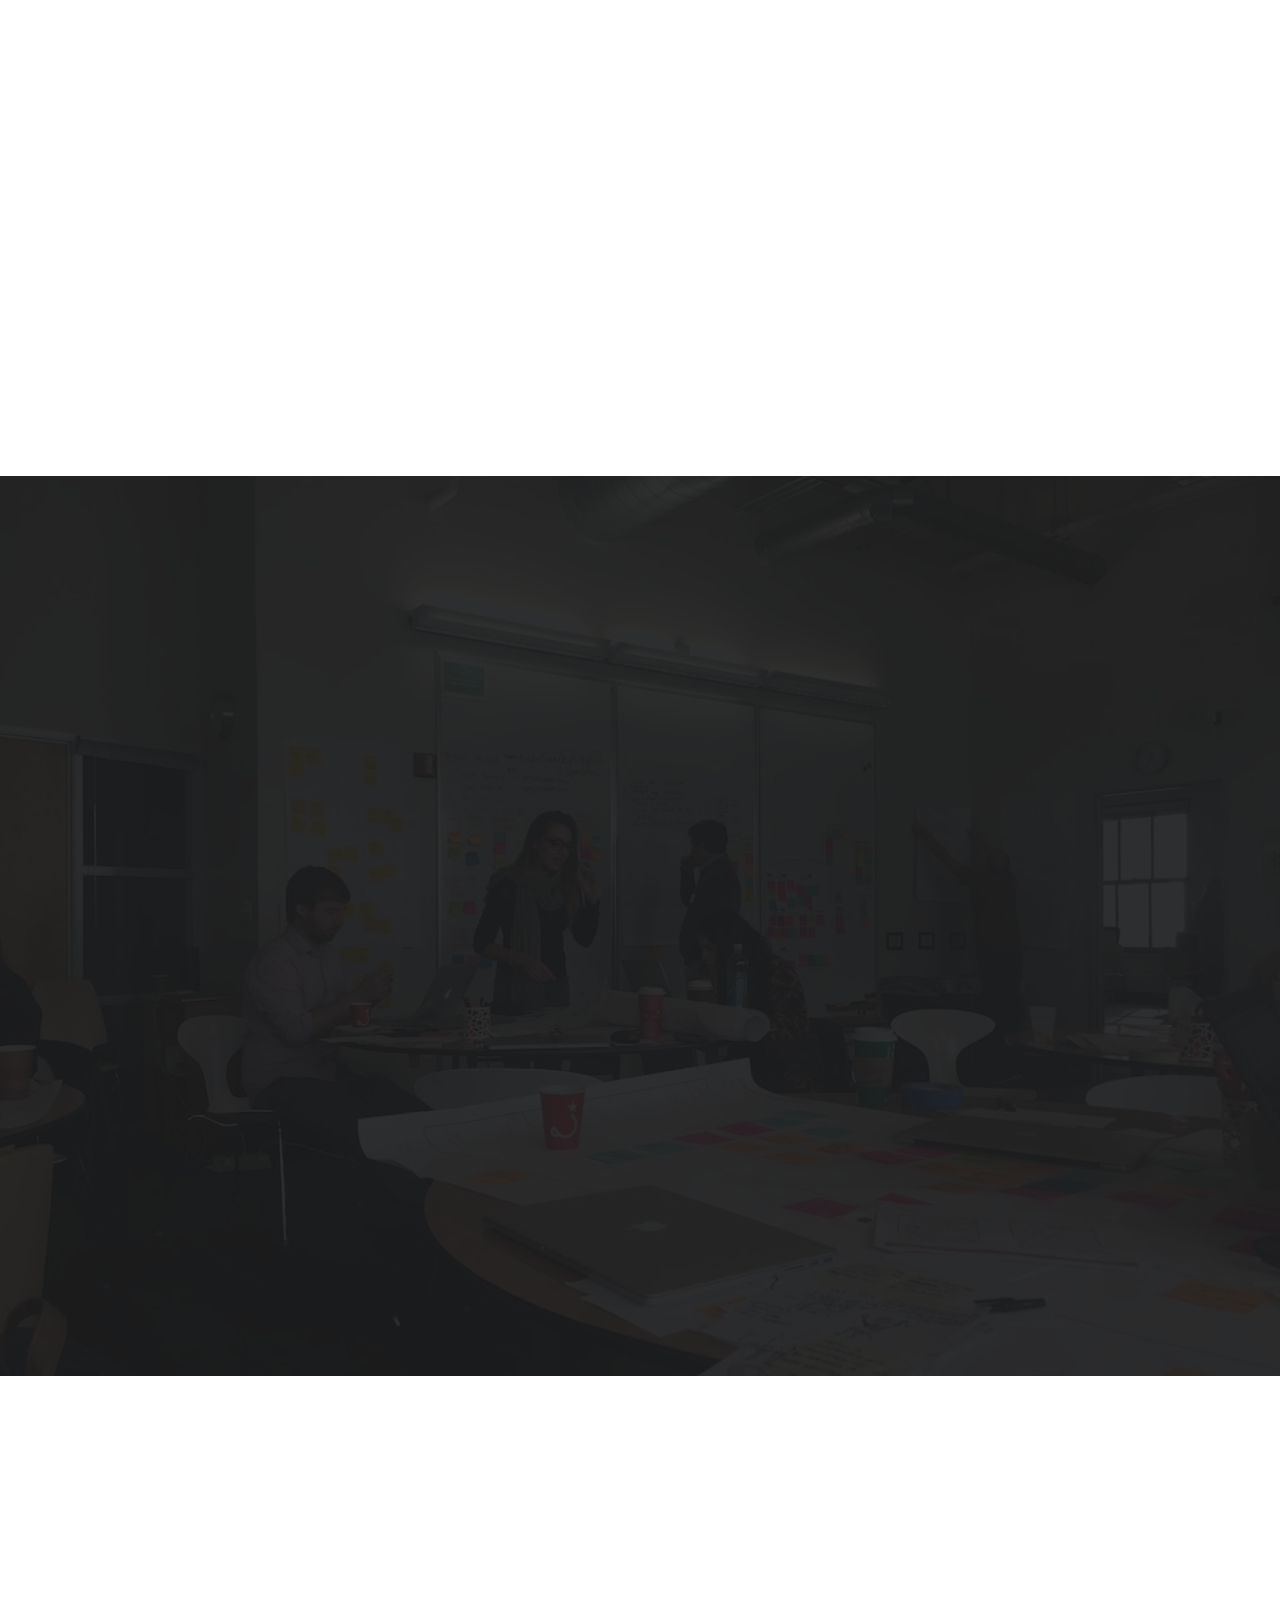
==== commit 96c3f8ec: "Trying to fix the link" ====
--- a/index.html
+++ b/index.html
@@ -281,9 +281,9 @@
 
         <div class="fix-12-12">
           <div class="fix-7-12 left toLeft">
-            <h1 class="ae-1">Caterine Apruzzese /Interaction Designer</h1>
+            <h1 class="ae-1">Caterine Apruzzese</h1>
             <div class="ae-2">
-              <p>Hi! I'm a CX/UX Designer based in Zurich. I have a Master in Interaction Design. 
+              <p>Hi! I'm a Digital Product Designer based in Zurich. I have a Master in Interaction Design. 
 
                 I strive to design digital products that are useful, easy to use, efficient and desirable. </p>
               <p>As a UX consultant I have helped companies design digital products and experiences that are fit for use, 
@@ -302,7 +302,7 @@
               <li> User journeys, user flows and scenario-driven design</li> 
               </ul>
 							<p> I often work as a part of a design collective to provide additional services in software, hardware and product design.
-                For more information see <a style="color: #E91E63;" href=“https://designforconversation.com”>Design for Conversation</a></p>
+                For more information see <a style="color: #E91E63;" target="_blank" href="https://designforconversation.com">Design for Conversation</a></p>
             </div>
             <a class="katty button pink crop ae-3" href="#previous-work" >Projects</a>
           </div>
